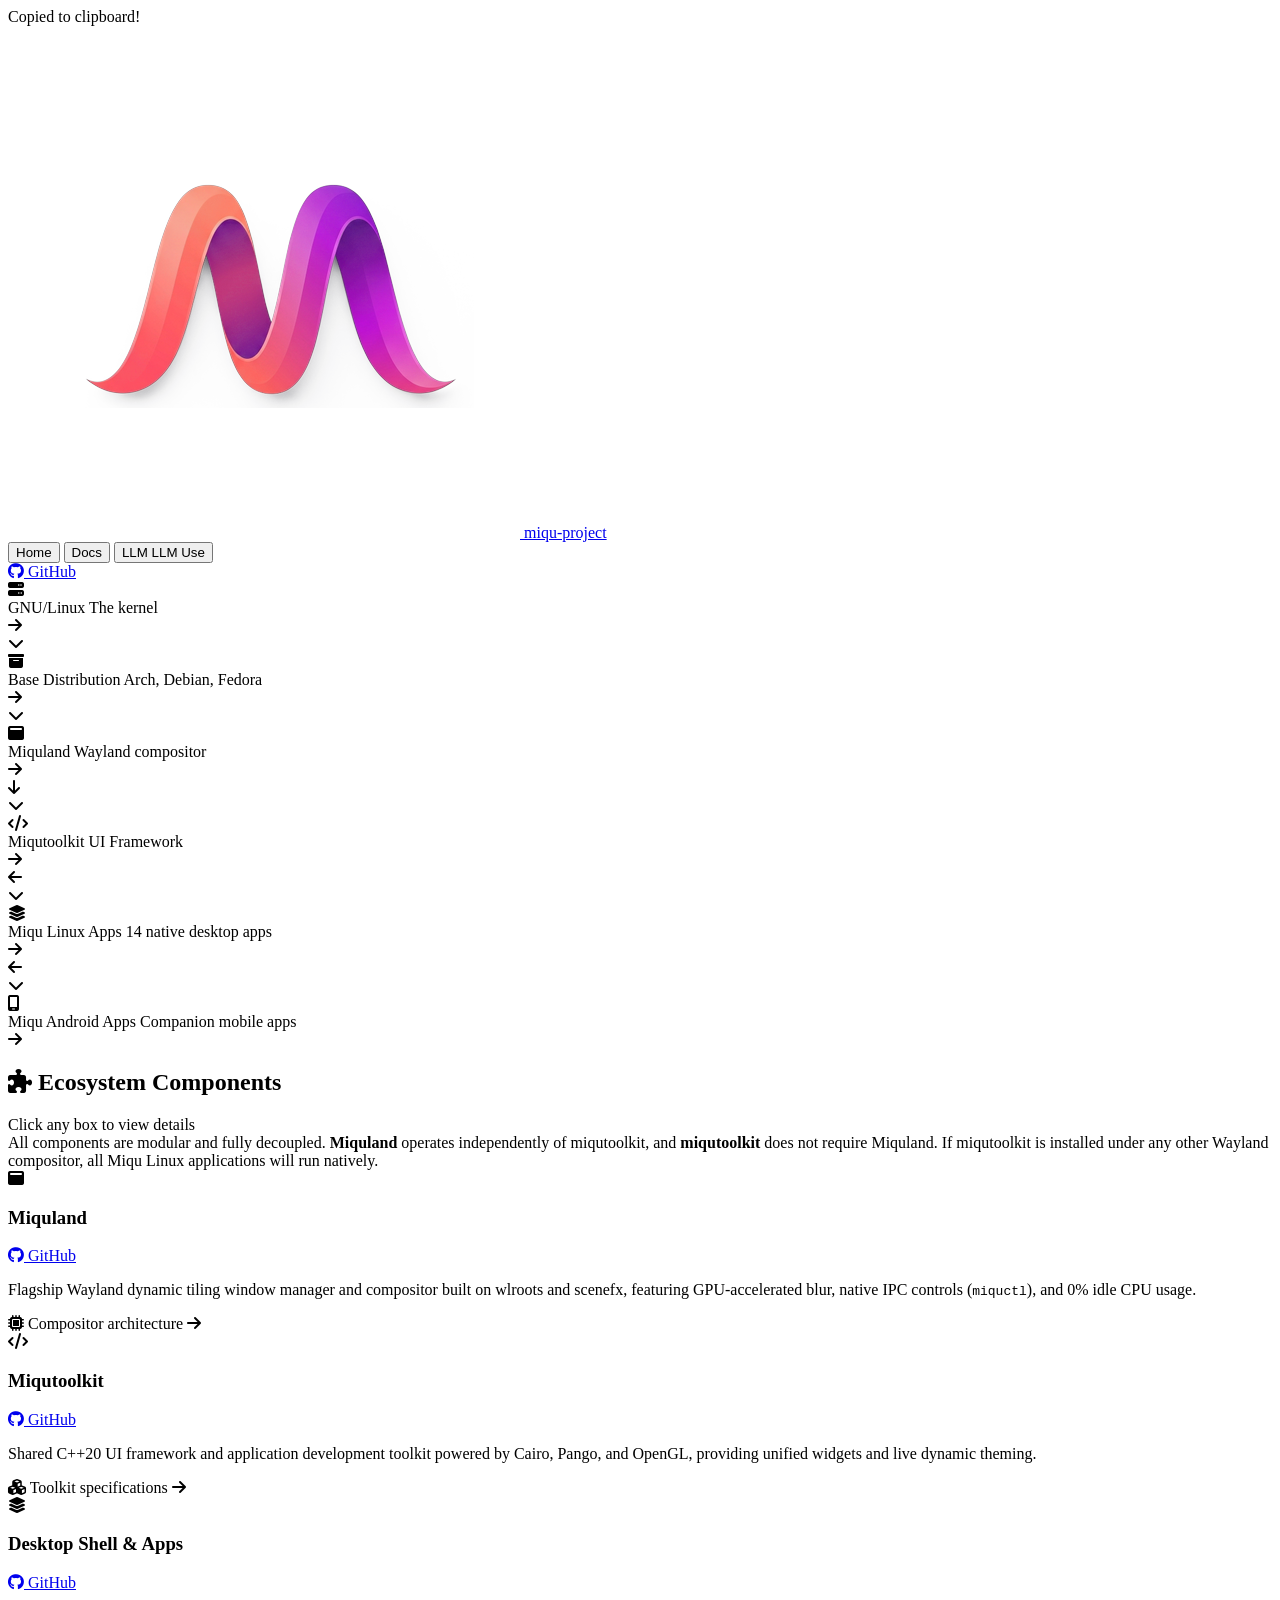
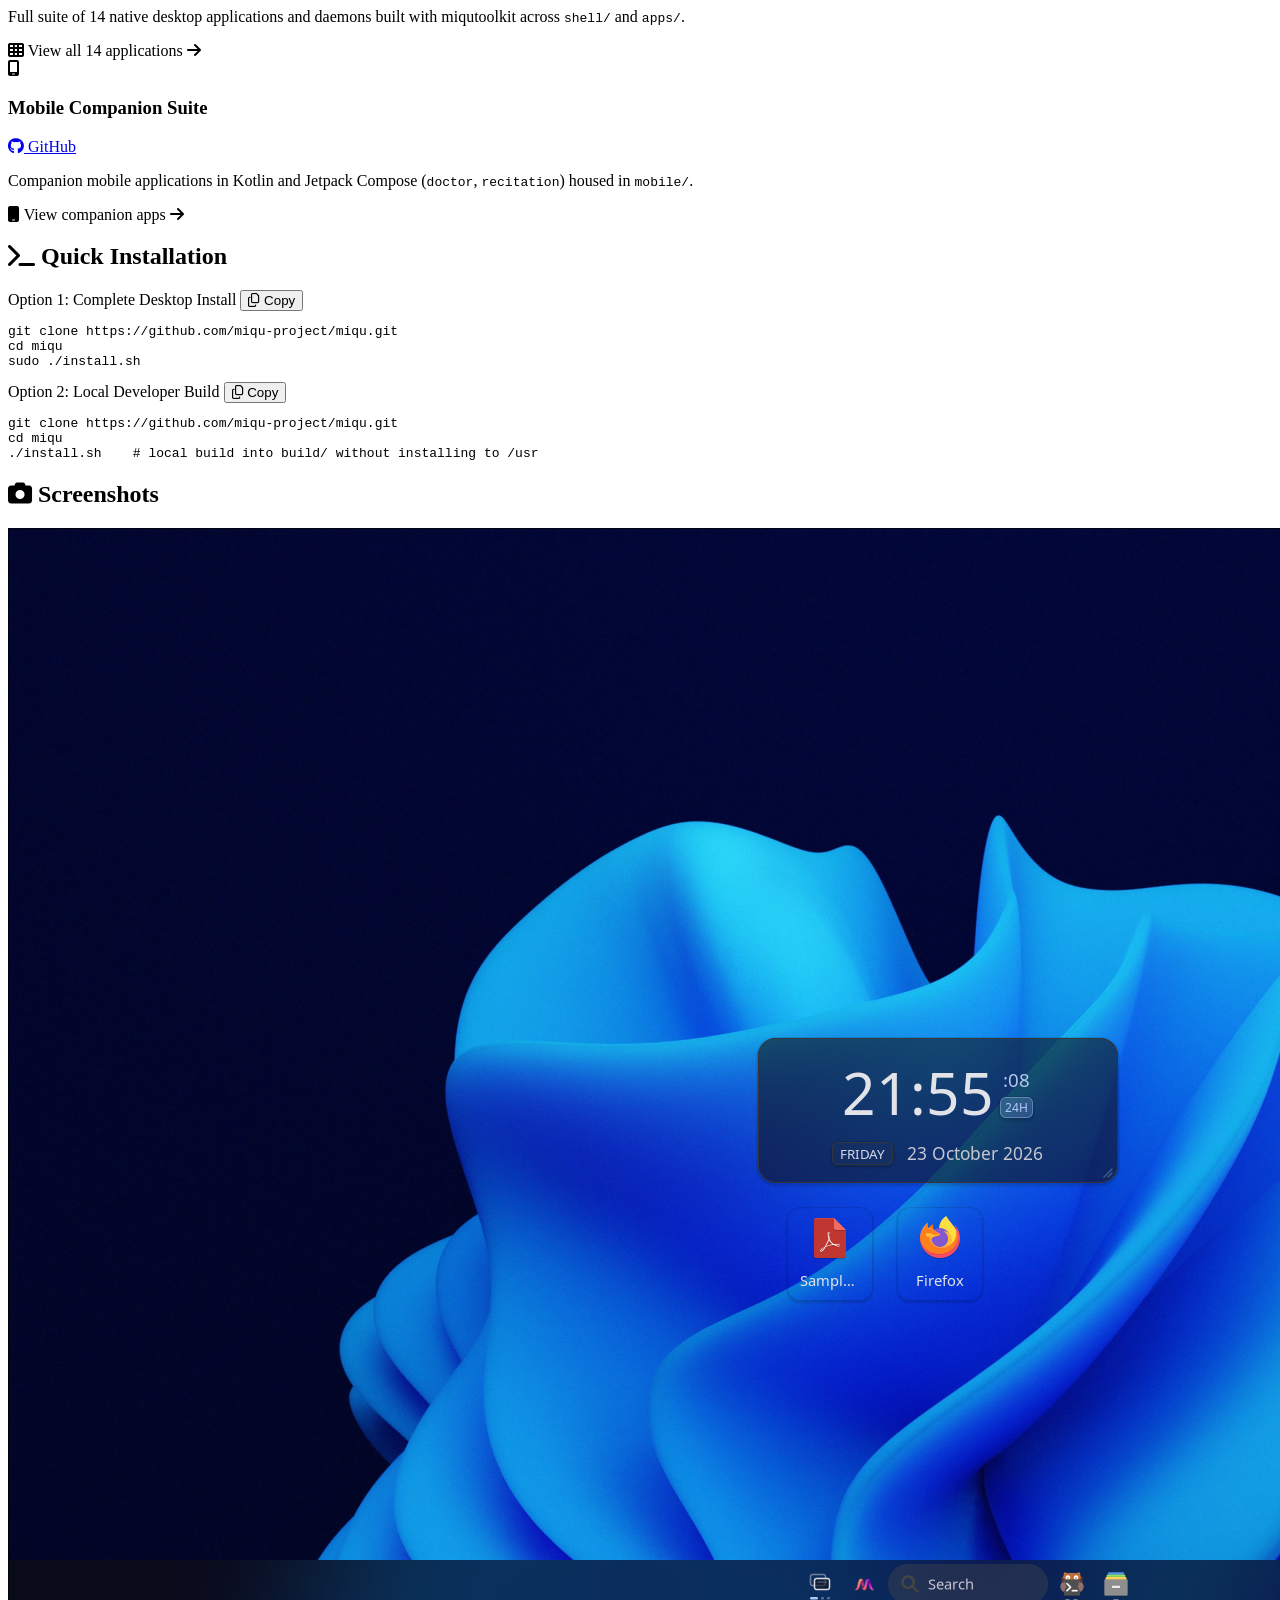
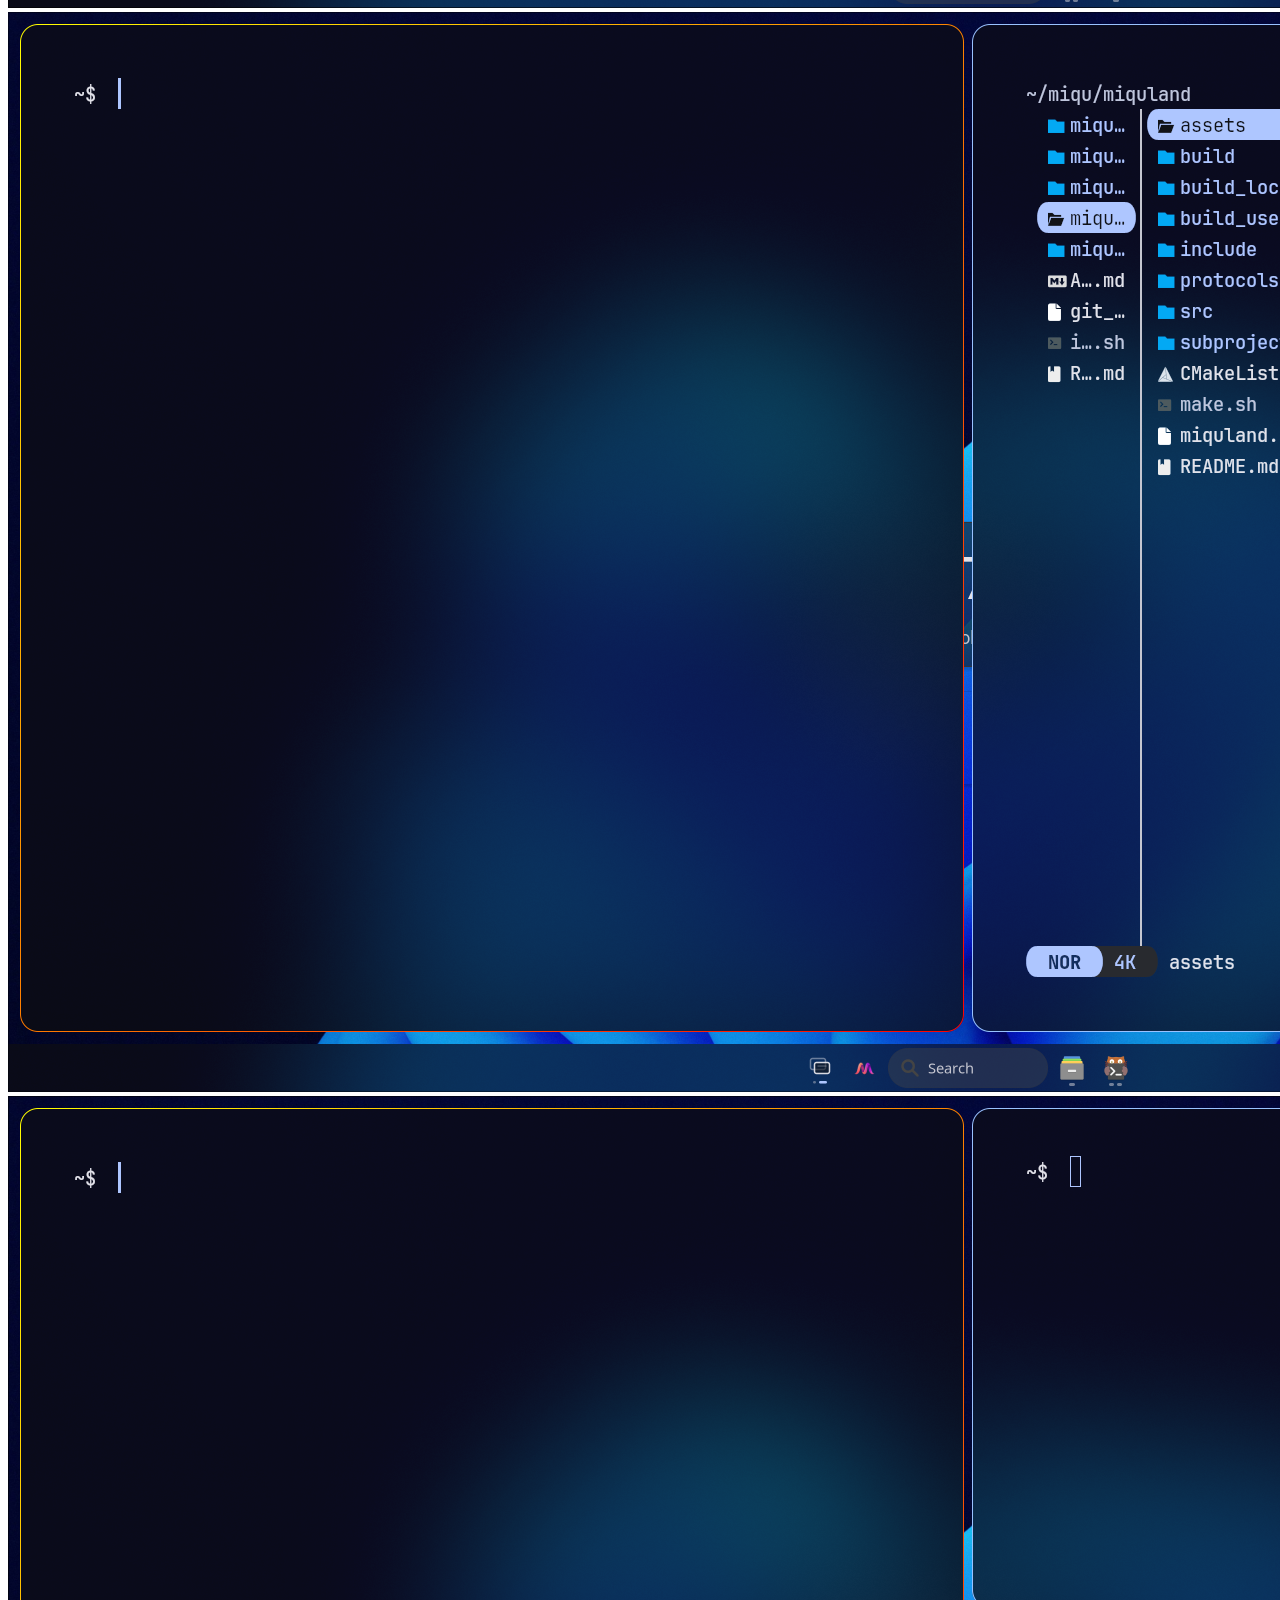
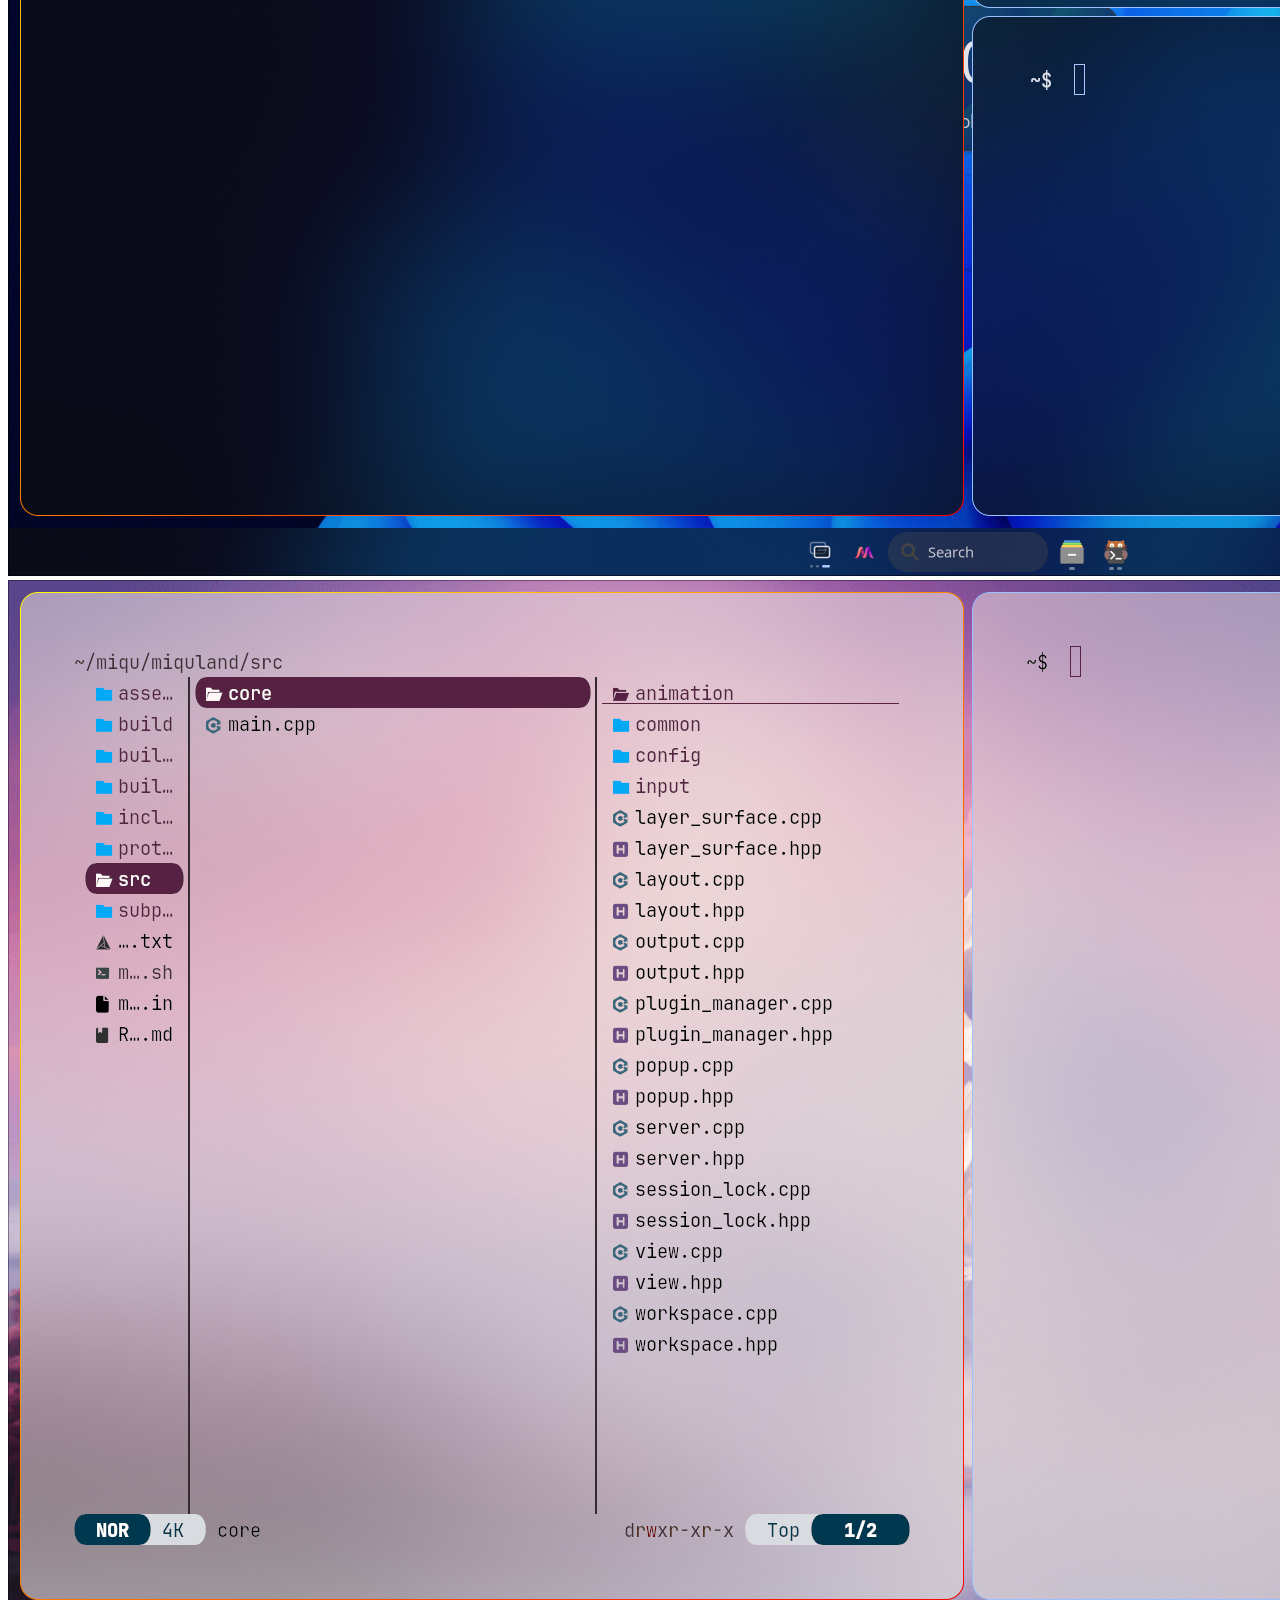
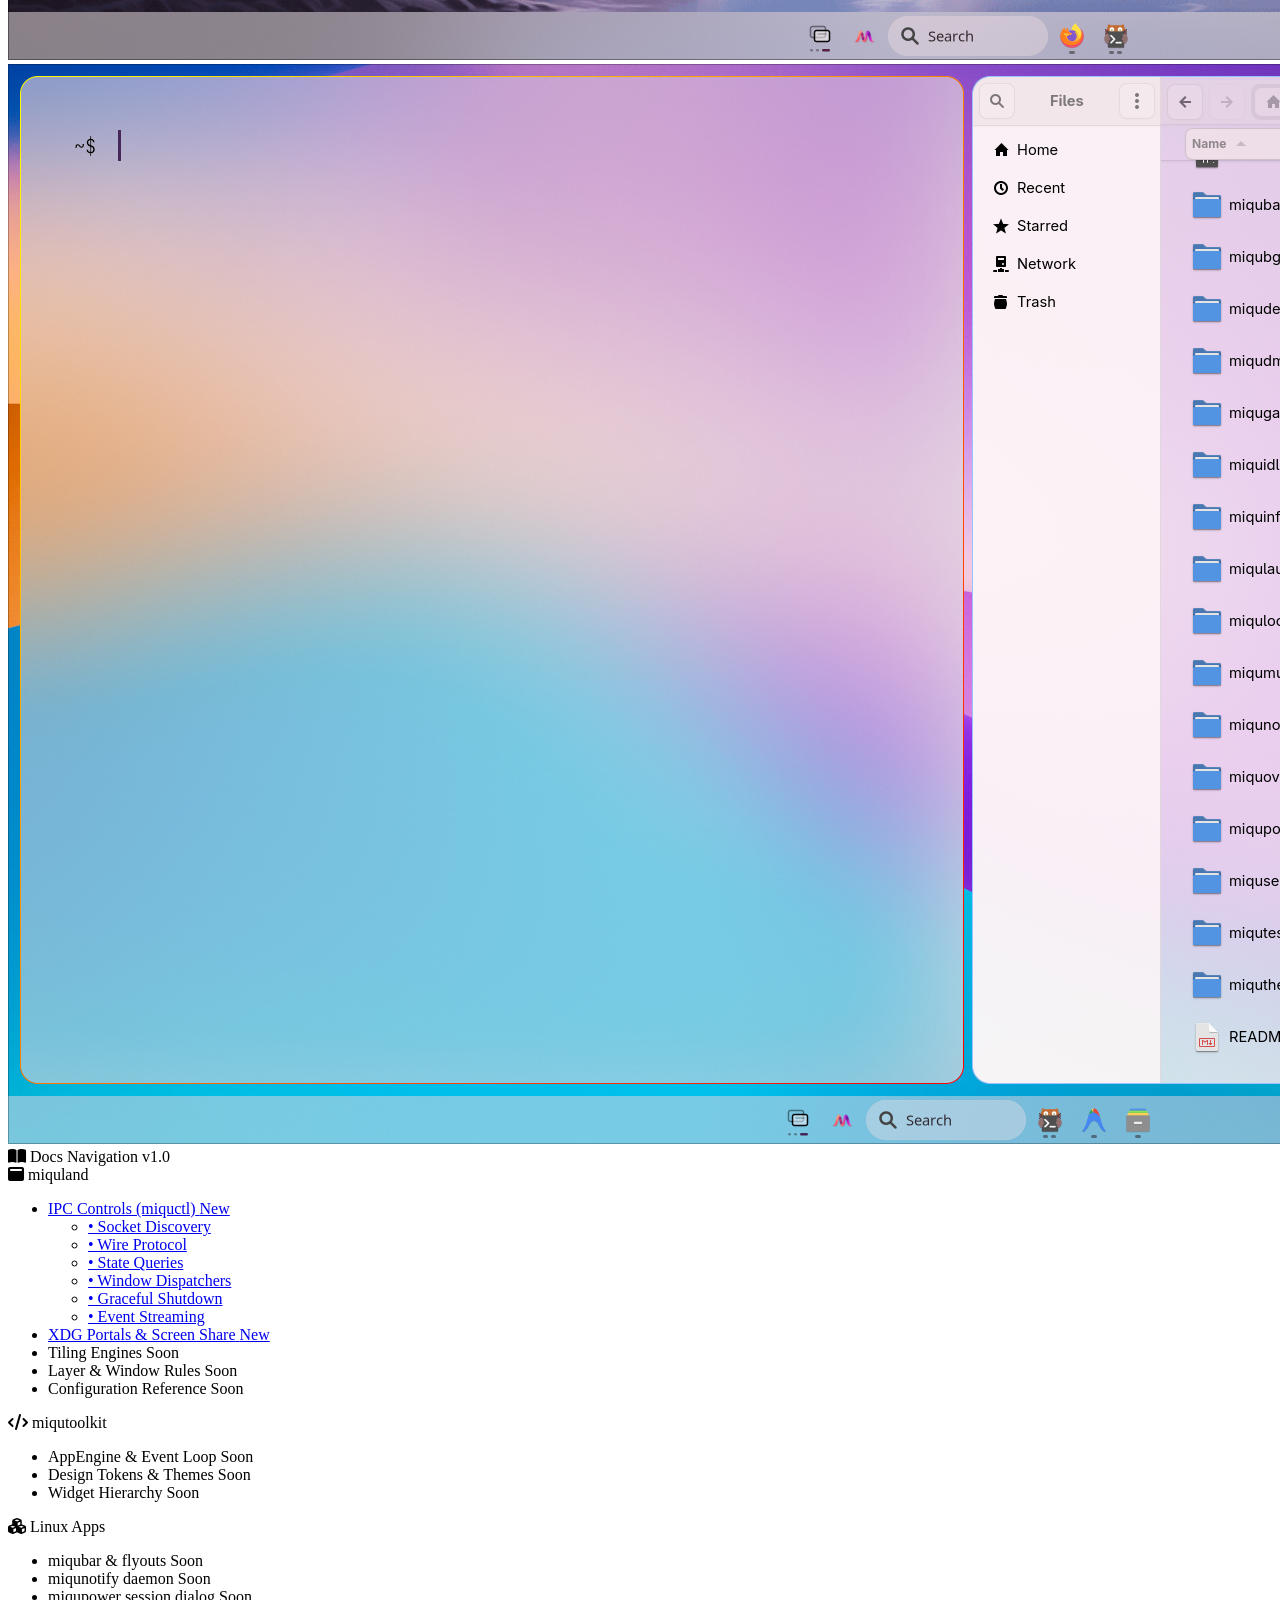
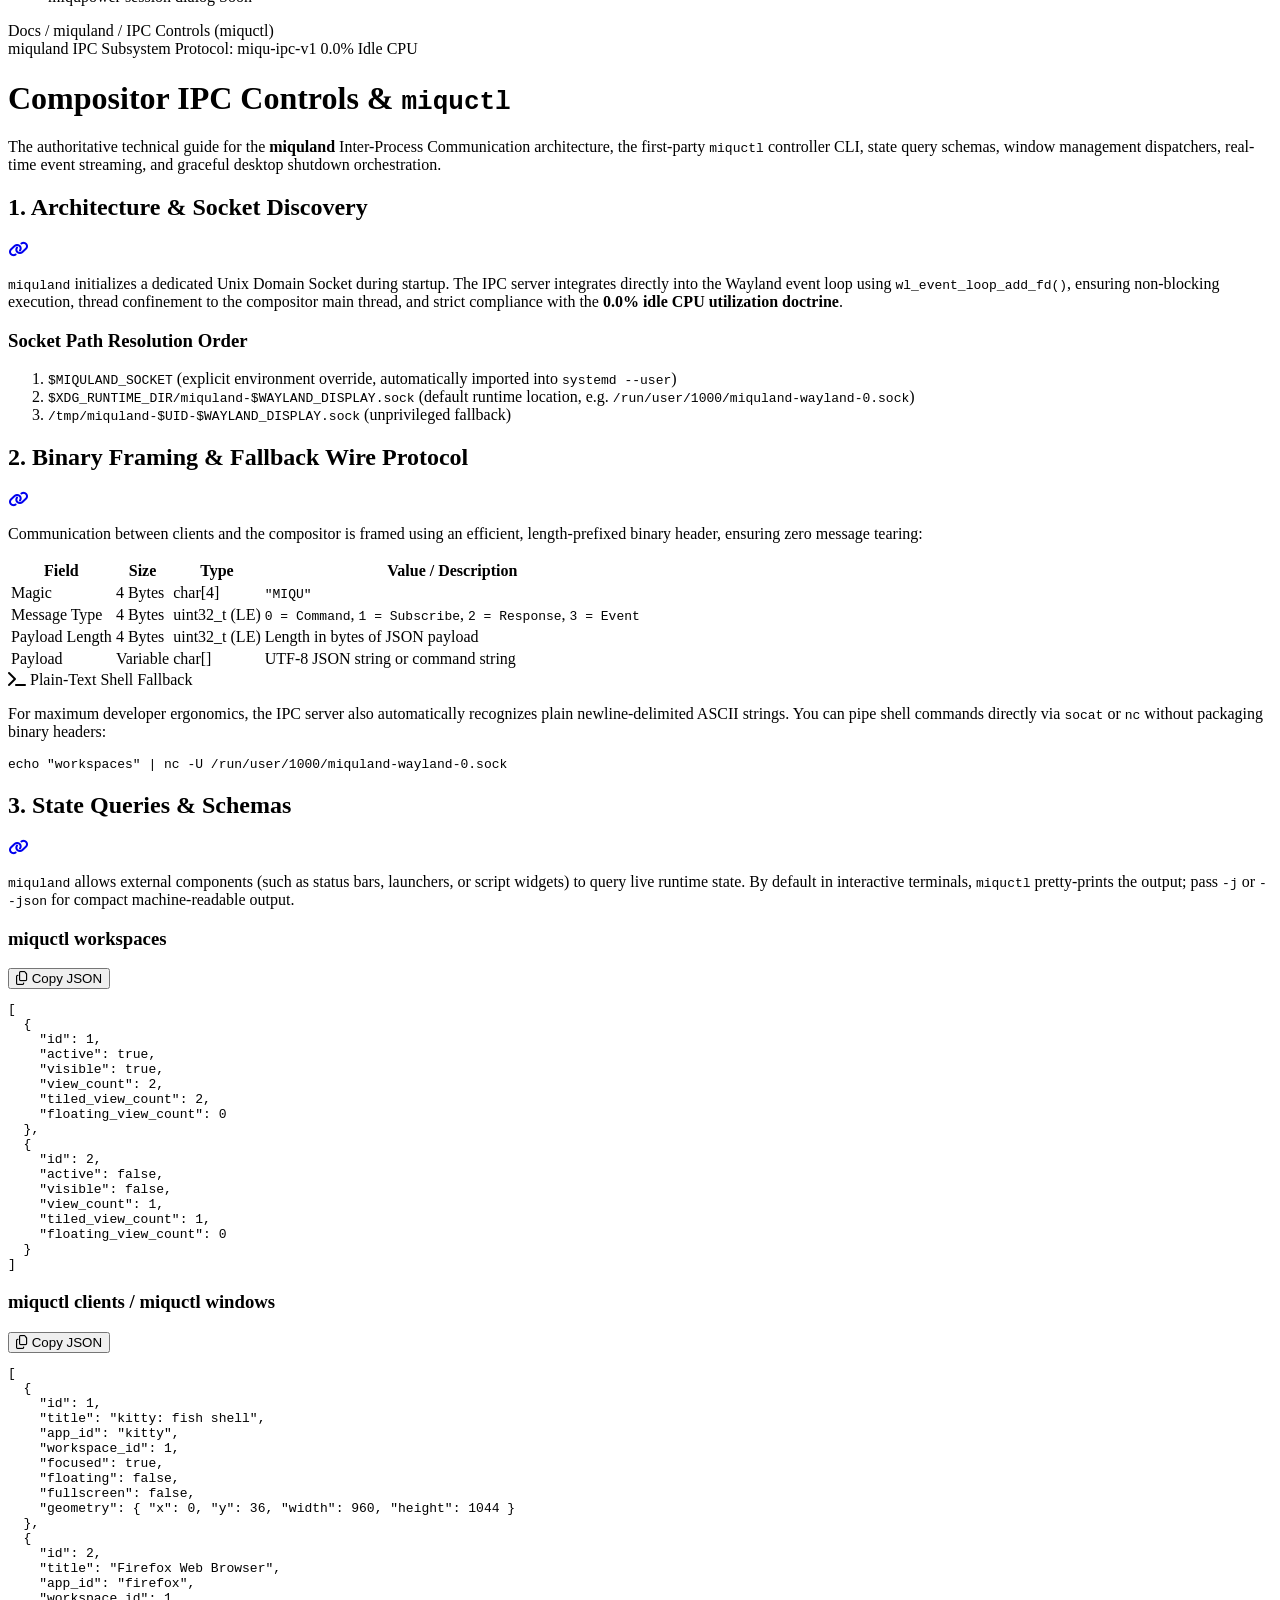
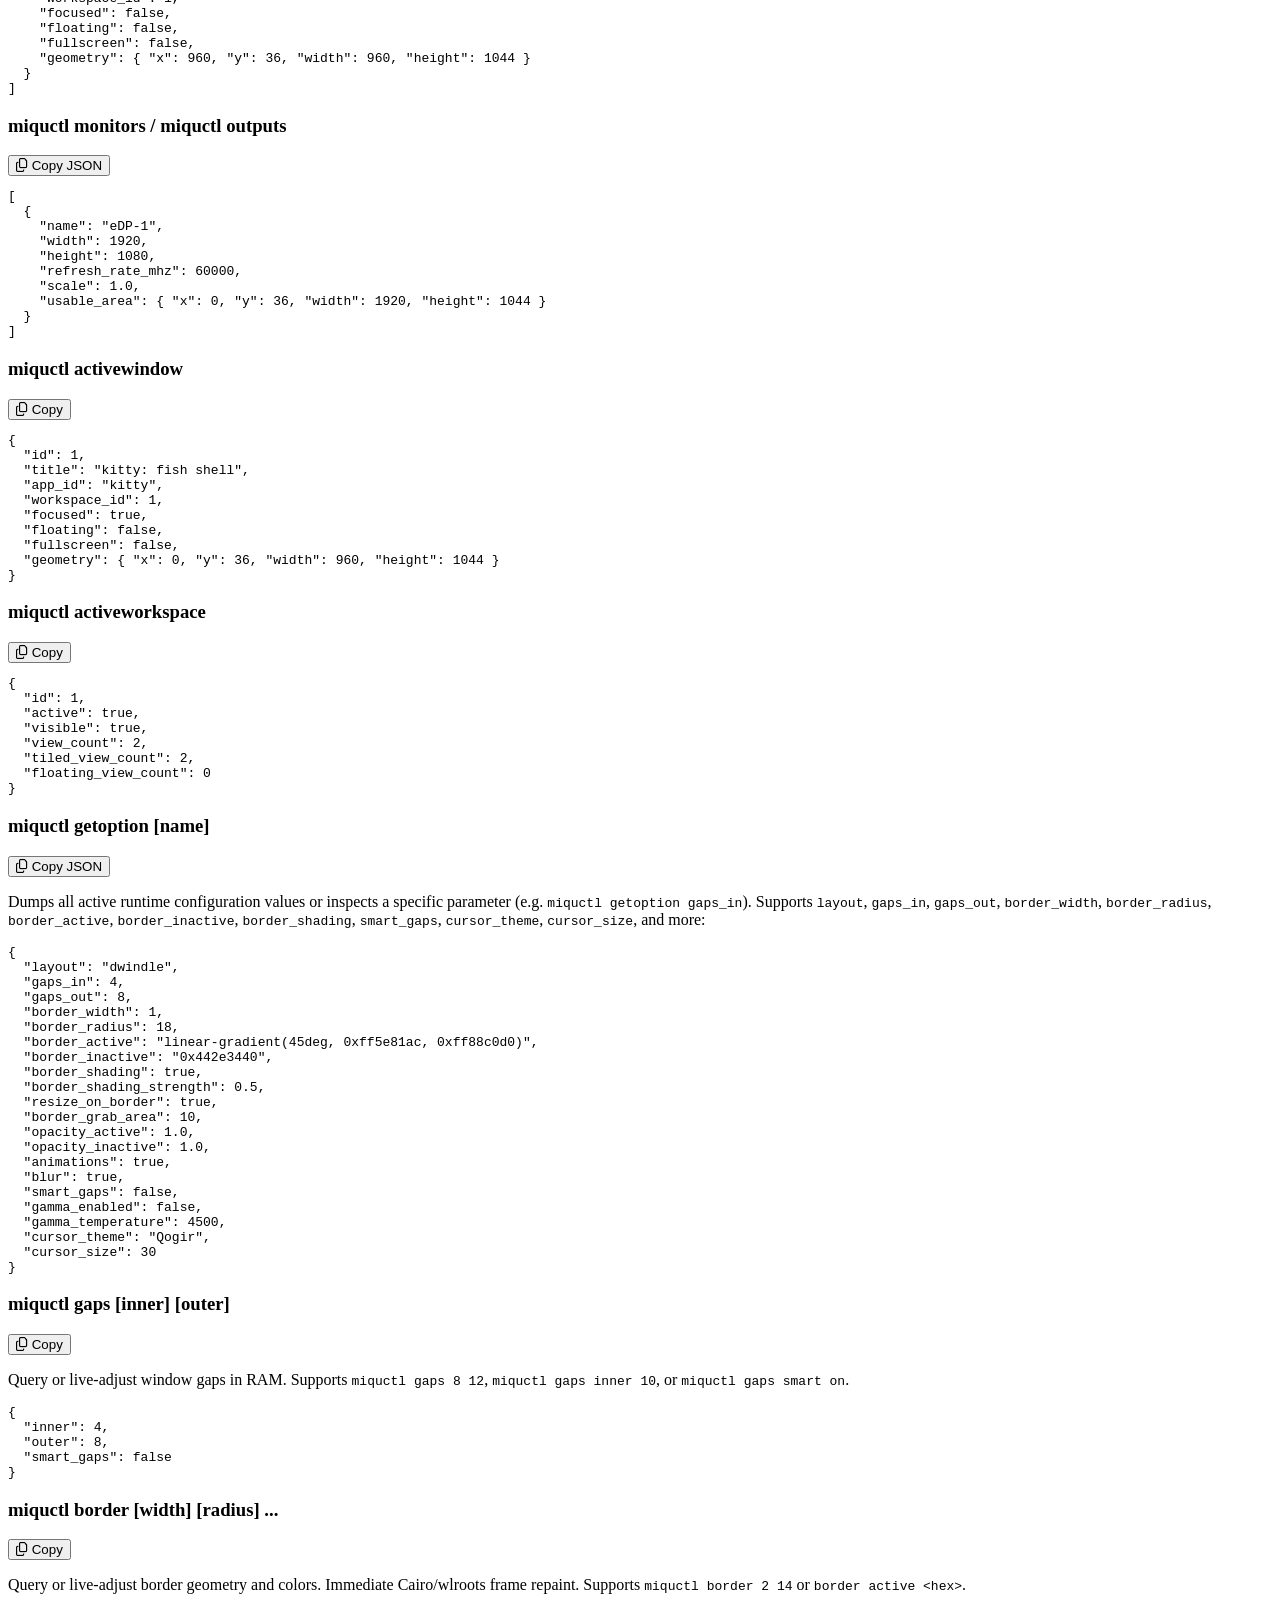
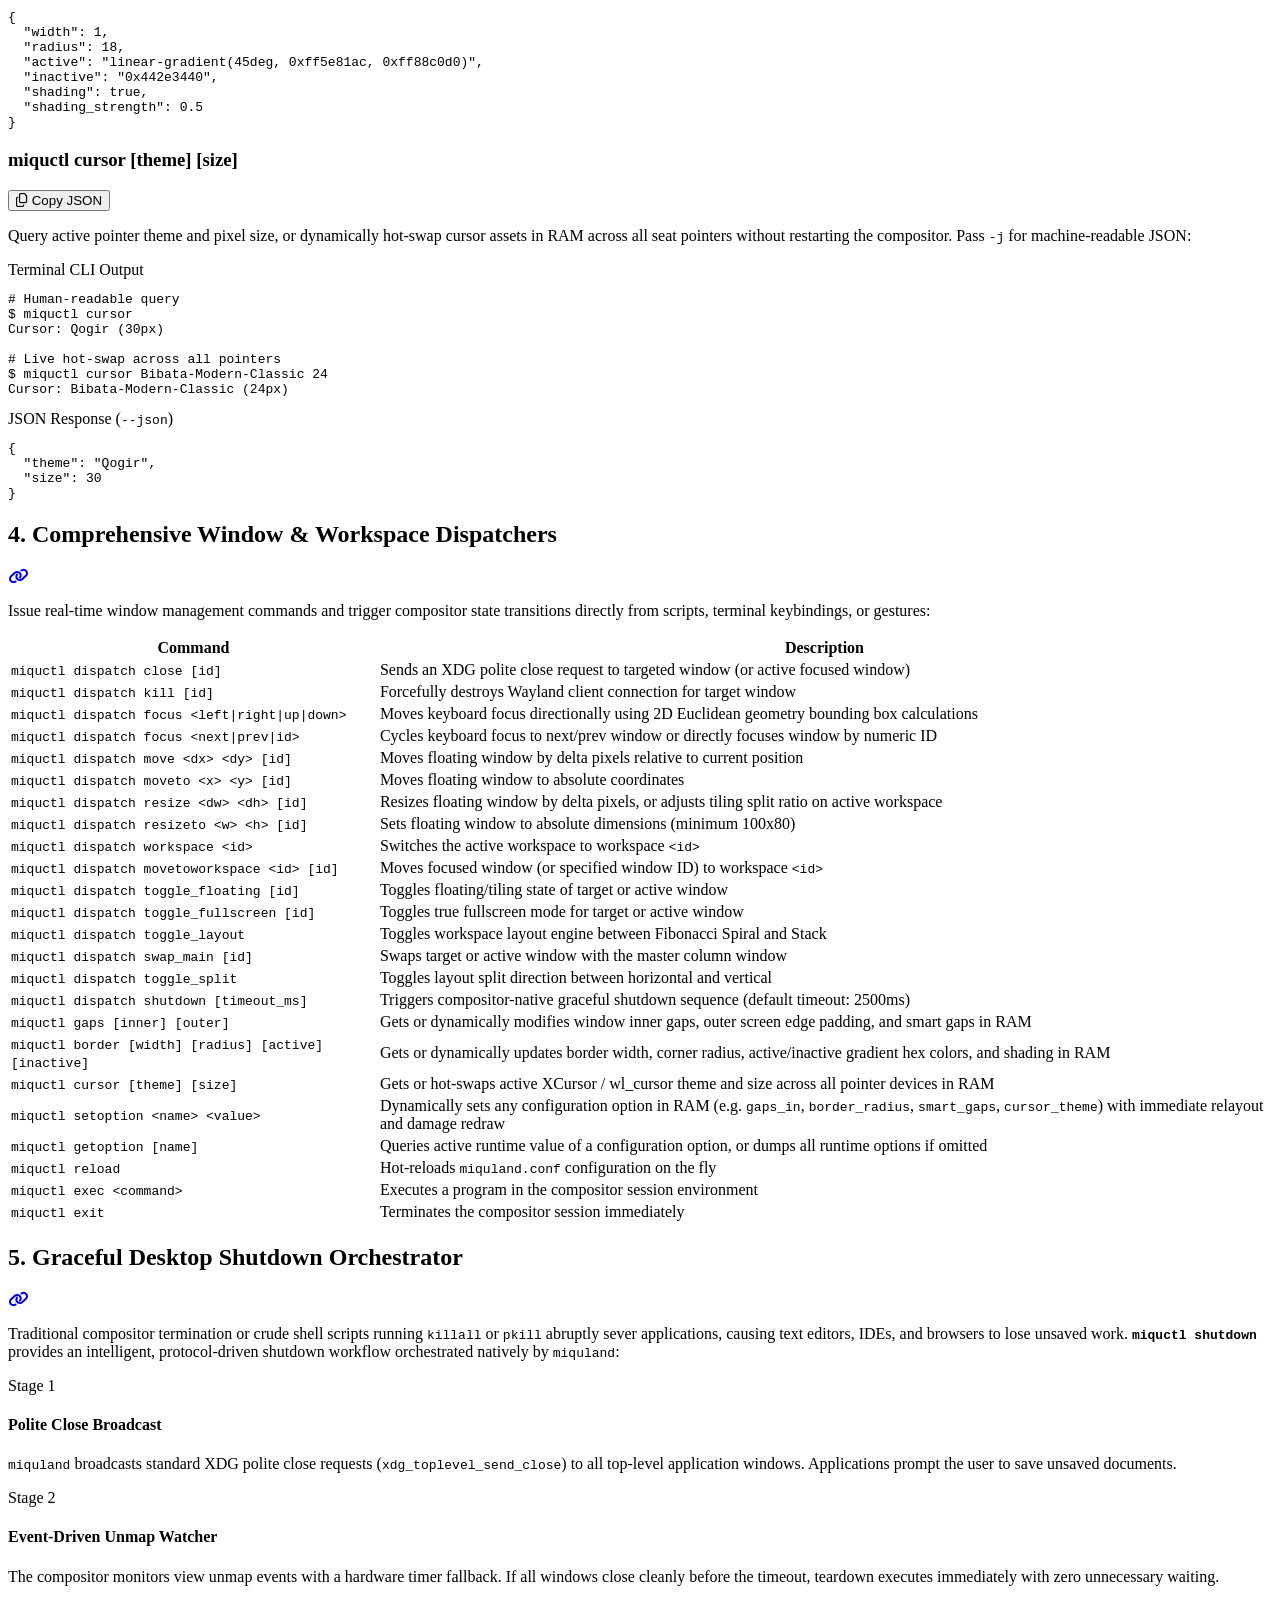
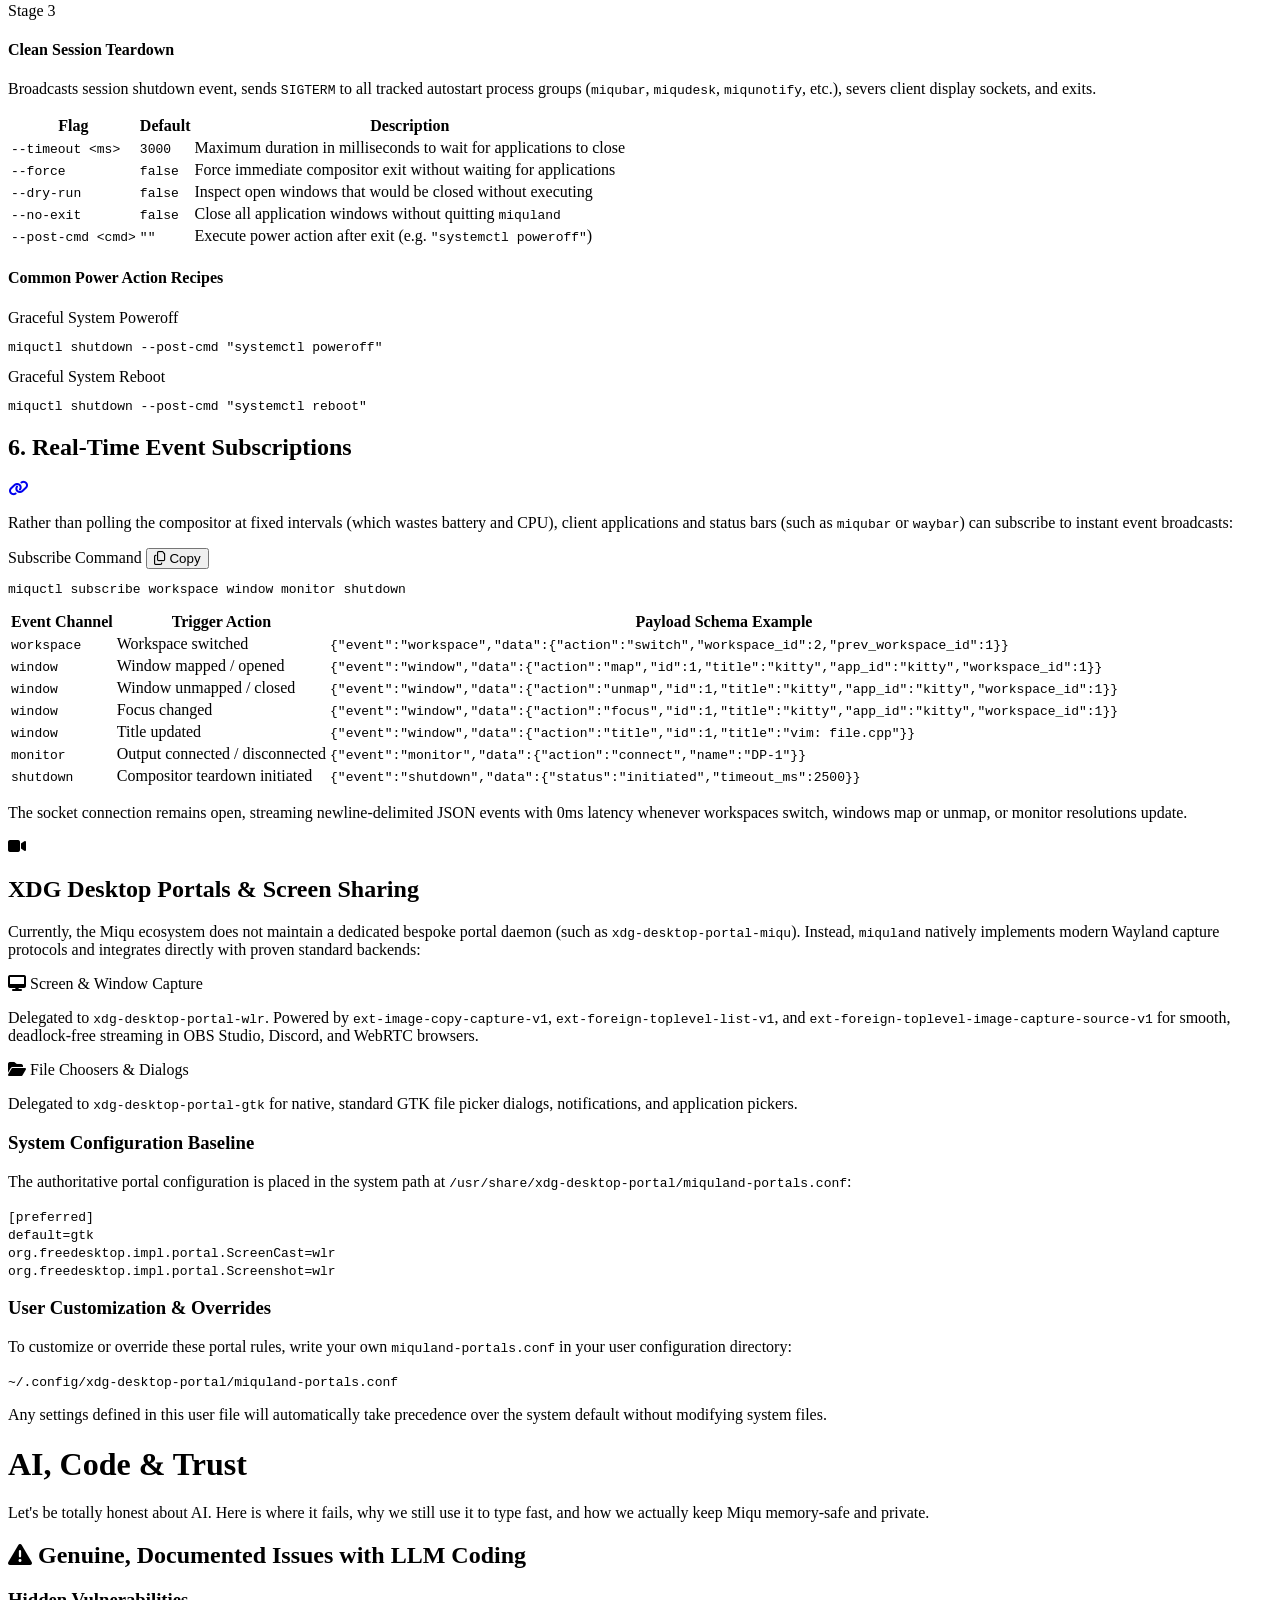
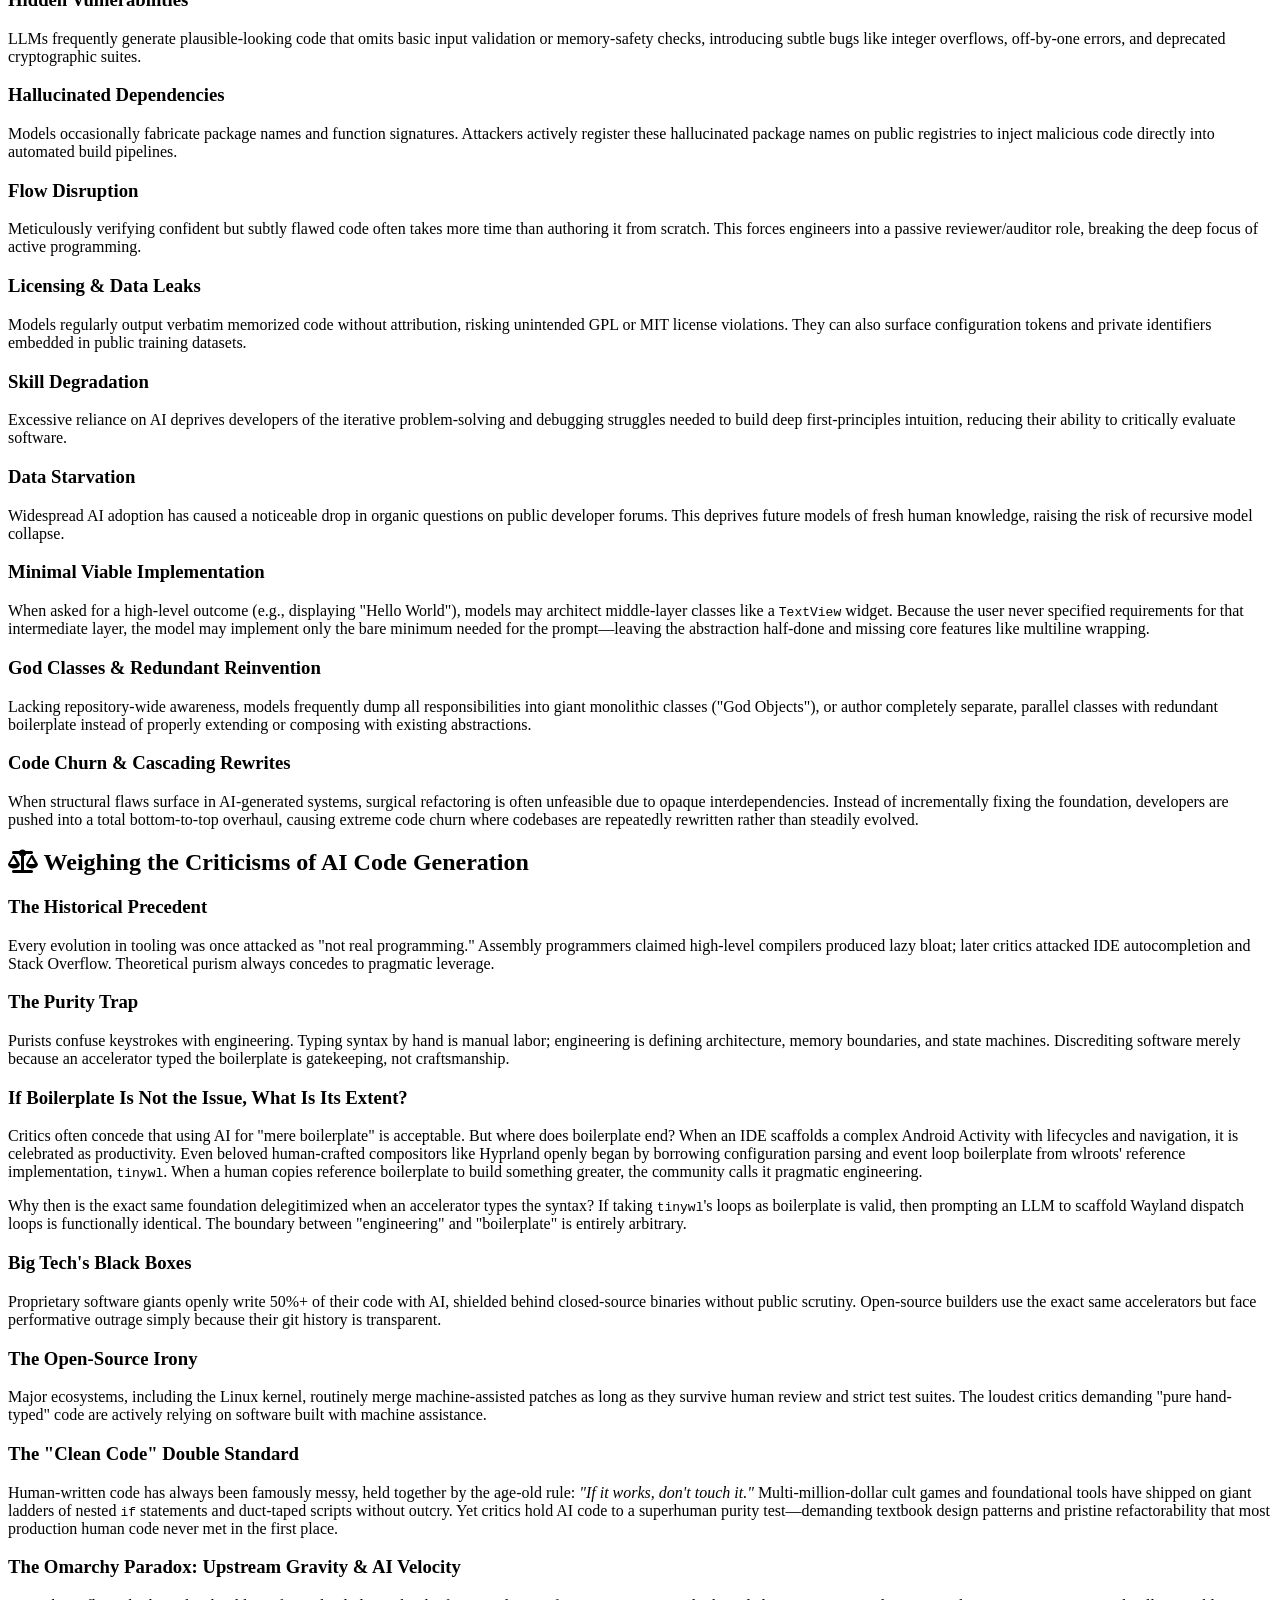
==== index.html @ 48bb73ae "docs(ipc): document cursor, gaps, border, and setoption IPC commands" ====
<!DOCTYPE html>
<html lang="en" class="scroll-smooth">
<head>
    <meta charset="UTF-8">
    <meta name="viewport" content="width=device-width, initial-scale=1.0">
    <title>miqu-project — Wayland Desktop Ecosystem & Native Applications</title>
    <link rel="icon" type="image/png" href="assets/logo.png" />
    <meta name="description" content="A cohesive, high-performance Wayland desktop ecosystem: miquland compositor, miqutoolkit UI framework, 14 native Linux desktop apps, and companion Android apps.">

    <!-- Open Graph / Facebook -->
    <meta property="og:type" content="website">
    <meta property="og:url" content="https://miqu-project.github.io/">
    <meta property="og:title" content="miqu-project — Wayland Desktop Ecosystem & Native Applications">
    <meta property="og:description" content="A cohesive, high-performance Wayland desktop ecosystem: miquland compositor, miqutoolkit UI framework, 14 native Linux desktop apps, and companion Android apps.">
    <meta property="og:image" content="https://raw.githubusercontent.com/miqu-project/.github/main/assets/logo.png">

    <!-- Twitter -->
    <meta name="twitter:card" content="summary_large_image">
    <meta name="twitter:url" content="https://miqu-project.github.io/">
    <meta name="twitter:title" content="miqu-project — Wayland Desktop Ecosystem & Native Applications">
    <meta name="twitter:description" content="A cohesive, high-performance Wayland desktop ecosystem: miquland compositor, miqutoolkit UI framework, 14 native Linux desktop apps, and companion Android apps.">
    <meta name="twitter:image" content="https://raw.githubusercontent.com/miqu-project/.github/main/assets/logo.png">

    <!-- Automatic Theme Detection Script -->
    <script>
        (function() {
            function updateTheme() {
                if (window.matchMedia && window.matchMedia('(prefers-color-scheme: dark)').matches) {
                    document.documentElement.classList.add('dark');
                } else {
                    document.documentElement.classList.remove('dark');
                }
            }
            updateTheme();
            if (window.matchMedia) {
                window.matchMedia('(prefers-color-scheme: dark)').addEventListener('change', updateTheme);
            }
        })();
    </script>

    <!-- Tailwind CSS -->
    <script src="https://cdn.tailwindcss.com"></script>
    <script>
        tailwind.config = {
            darkMode: 'class',
            theme: {
                extend: {
                    colors: {
                        miqubg: '#000000',
                        miqucard: '#0a0a0a',
                        miquborder: '#262626',
                        slate: {
                            50: '#fafafa', 100: '#f5f5f5', 200: '#e5e5e5', 300: '#d4d4d4',
                            400: '#a3a3a3', 500: '#737373', 600: '#525252', 700: '#404040',
                            800: '#262626', 900: '#171717', 950: '#0a0a0a',
                        }
                    },
                    fontFamily: {
                        sans: ['Inter', 'sans-serif'],
                        mono: ['JetBrains Mono', 'monospace']
                    }
                }
            }
        }
    </script>

    <!-- Google Fonts & FontAwesome -->
    <link rel="preconnect" href="https://fonts.googleapis.com">
    <link rel="preconnect" href="https://fonts.gstatic.com" crossorigin>
    <link href="https://fonts.googleapis.com/css2?family=Inter:ital,wght@0,300;0,400;0,500;0,600;0,700;0,800;1,400;1,500;1,600&family=JetBrains+Mono:ital,wght@0,400;0,500;0,600;1,400&display=swap" rel="stylesheet">
    <link rel="stylesheet" href="https://cdnjs.cloudflare.com/ajax/libs/font-awesome/6.4.0/css/all.min.css">
    
    <style>
        .no-scrollbar::-webkit-scrollbar { display: none; }
        .no-scrollbar { -ms-overflow-style: none; scrollbar-width: none; }
    </style>
</head>
<body class="bg-white dark:bg-black text-neutral-900 dark:text-neutral-100 font-sans antialiased selection:bg-black selection:text-white dark:selection:bg-white dark:selection:text-black min-h-screen flex flex-col justify-between transition-colors duration-200">

    <!-- Notification Toast -->
    <div id="toast" class="fixed bottom-6 right-6 z-50 transform translate-y-20 opacity-0 transition-all duration-300 bg-black/90 dark:bg-neutral-900/90 border border-neutral-700/60 dark:border-white/20 text-white px-5 py-3 rounded-xl shadow-2xl flex items-center gap-3 backdrop-blur-md">
        <div class="w-2 h-2 rounded-full bg-white animate-pulse"></div>
        <span id="toast-message" class="text-sm font-medium">Copied to clipboard!</span>
    </div>

    <!-- Header / Navbar -->
    <header class="sticky top-0 z-40 w-full border-b border-neutral-200/80 dark:border-white/10 bg-white/85 dark:bg-black/85 backdrop-blur-md transition-colors duration-200">
        <div class="max-w-7xl mx-auto px-4 sm:px-6 lg:px-8 h-14 sm:h-16 flex items-center justify-between flex-nowrap whitespace-nowrap overflow-x-auto no-scrollbar">
            
            <!-- Brand Logo -->
            <a href="#home" onclick="onTabClick('home')" class="flex items-center gap-2 sm:gap-3 group flex-shrink-0 whitespace-nowrap">
                <img src="assets/logo.png" alt="Miqu Logo" class="w-7 h-7 sm:w-8 sm:h-8 object-contain rounded-lg transition-transform group-hover:scale-105 flex-shrink-0" />
                <span class="font-bold text-sm sm:text-base tracking-tight text-black dark:text-white group-hover:opacity-75 transition-opacity whitespace-nowrap flex-shrink-0">miqu-project</span>
            </a>

            <!-- Navigation Links -->
            <div class="flex items-center gap-1.5 sm:gap-3 flex-shrink-0 flex-nowrap">
                <nav class="flex items-center bg-neutral-100 dark:bg-white/5 border border-neutral-200 dark:border-white/10 rounded-xl p-0.5 sm:p-1 text-xs sm:text-sm font-medium gap-0.5 sm:gap-1.5 transition-colors flex-nowrap flex-shrink-0 whitespace-nowrap">
                    <button onclick="onTabClick('home')" id="tab-btn-home" class="tab-btn px-2.5 sm:px-3.5 py-1 sm:py-1.5 rounded-lg transition-all font-semibold text-white bg-emerald-600 dark:bg-emerald-500 dark:text-black shadow-xs whitespace-nowrap flex-shrink-0">
                        Home
                    </button>
                    <button onclick="onTabClick('docs')" id="tab-btn-docs" class="tab-btn px-2.5 sm:px-3.5 py-1 sm:py-1.5 rounded-lg transition-all text-neutral-600 dark:text-neutral-400 hover:text-emerald-700 dark:hover:text-emerald-400 hover:bg-neutral-200/60 dark:hover:bg-white/10 whitespace-nowrap flex-shrink-0">
                        Docs
                    </button>
                    <button onclick="onTabClick('llm')" id="tab-btn-llm" class="tab-btn px-2.5 sm:px-3.5 py-1 sm:py-1.5 rounded-lg transition-all text-neutral-600 dark:text-neutral-400 hover:text-emerald-700 dark:hover:text-emerald-400 hover:bg-neutral-200/60 dark:hover:bg-white/10 whitespace-nowrap flex-shrink-0">
                        <span class="sm:hidden whitespace-nowrap">LLM</span>
                        <span class="hidden sm:inline whitespace-nowrap">LLM Use</span>
                    </button>
                </nav>

                <!-- GitHub Button -->
                <a href="https://github.com/miqu-project" target="_blank" rel="noopener noreferrer" class="flex items-center justify-center gap-1.5 px-2.5 sm:px-4 py-1.5 sm:py-2 rounded-xl bg-black hover:bg-neutral-800 text-white dark:bg-white dark:text-black dark:hover:bg-neutral-200 font-medium text-xs sm:text-sm transition-all shadow-xs flex-shrink-0 whitespace-nowrap">
                    <i class="fa-brands fa-github text-sm sm:text-base flex-shrink-0"></i>
                    <span class="hidden sm:inline whitespace-nowrap">GitHub</span>
                </a>
            </div>
        </div>
    </header>

    <!-- Main Content -->
    <main class="flex-grow max-w-7xl mx-auto px-4 sm:px-6 lg:px-8 py-8 sm:py-12 w-full">
        
        <!-- ========================================================= -->
        <!-- TAB 1: HOME                                               -->
        <!-- ========================================================= -->
        <div id="tab-home" class="tab-panel space-y-16">
            
            <!-- Hero Architecture Stack Section -->
            <section id="home" class="pt-2 sm:pt-4">
                <div class="p-6 sm:p-8 rounded-3xl border border-slate-200 dark:border-white/10 bg-white dark:bg-miqucard shadow-sm dark:shadow-none flex flex-col items-center relative overflow-hidden transition-colors">
                    
                    <!-- Ambient Glow -->
                    <div class="absolute -right-16 -top-16 w-64 h-64 bg-neutral-300/20 dark:bg-white/5 rounded-full blur-3xl pointer-events-none"></div>
                    <div class="absolute -left-16 -bottom-16 w-64 h-64 bg-neutral-300/10 dark:bg-white/5 rounded-full blur-3xl pointer-events-none"></div>

                    <div class="w-full max-w-5xl">
                        <div class="grid grid-cols-1 md:grid-cols-3 gap-y-5 md:gap-y-6 md:gap-x-6 relative">
                            
                            <!-- Node 1: GNU/Linux (Top-Left) -->
                            <div class="relative p-4 rounded-2xl bg-slate-100/80 dark:bg-white/[0.03] border border-slate-200/80 dark:border-white/10 hover:border-slate-300 dark:hover:border-white/20 transition-all flex items-center justify-between shadow-2xs">
                                <div class="flex items-center gap-3">
                                    <div class="w-10 h-10 rounded-xl bg-slate-200/70 dark:bg-white/10 text-slate-700 dark:text-slate-300 flex items-center justify-center text-sm flex-shrink-0">
                                        <i class="fa-solid fa-server"></i>
                                    </div>
                                    <div>
                                        <span class="text-sm font-bold text-slate-900 dark:text-white block">GNU/Linux</span>
                                        <span class="text-xs text-slate-500 dark:text-gray-400 italic block mt-0.5">The kernel</span>
                                    </div>
                                </div>
                                <div class="hidden md:flex absolute -right-4 top-1/2 -translate-y-1/2 z-10 w-6 h-6 rounded-full bg-white dark:bg-neutral-900 border border-neutral-300 dark:border-white/20 items-center justify-center text-[9px] text-neutral-500 dark:text-neutral-400 shadow-2xs pointer-events-none">
                                    <i class="fa-solid fa-arrow-right"></i>
                                </div>
                            </div>
                            <!-- Mobile Connector 1 -> 2 -->
                            <div class="flex md:hidden items-center justify-center -my-2.5">
                                <div class="w-5 h-5 rounded-full bg-white dark:bg-neutral-900 border border-neutral-300 dark:border-white/20 flex items-center justify-center text-[8px] text-neutral-500 dark:text-neutral-400">
                                    <i class="fa-solid fa-chevron-down"></i>
                                </div>
                            </div>

                            <!-- Node 2: Base Distribution (Top-Middle) -->
                            <div class="relative p-4 rounded-2xl bg-slate-100/80 dark:bg-white/[0.03] border border-slate-200/80 dark:border-white/10 hover:border-slate-300 dark:hover:border-white/20 transition-all flex items-center justify-between shadow-2xs">
                                <div class="flex items-center gap-3">
                                    <div class="w-10 h-10 rounded-xl bg-slate-200/70 dark:bg-white/10 text-slate-700 dark:text-slate-300 flex items-center justify-center text-sm flex-shrink-0">
                                        <i class="fa-solid fa-box-archive"></i>
                                    </div>
                                    <div>
                                        <span class="text-sm font-bold text-slate-900 dark:text-white block">Base Distribution</span>
                                        <span class="text-xs text-slate-500 dark:text-gray-400 italic block mt-0.5">Arch, Debian, Fedora</span>
                                    </div>
                                </div>
                                <div class="hidden md:flex absolute -right-4 top-1/2 -translate-y-1/2 z-10 w-6 h-6 rounded-full bg-white dark:bg-neutral-900 border border-neutral-300 dark:border-white/20 items-center justify-center text-[9px] text-neutral-500 dark:text-neutral-400 shadow-2xs pointer-events-none">
                                    <i class="fa-solid fa-arrow-right"></i>
                                </div>
                            </div>
                            <!-- Mobile Connector 2 -> 3 -->
                            <div class="flex md:hidden items-center justify-center -my-2.5">
                                <div class="w-5 h-5 rounded-full bg-white dark:bg-neutral-900 border border-neutral-300 dark:border-white/20 flex items-center justify-center text-[8px] text-neutral-500 dark:text-neutral-400">
                                    <i class="fa-solid fa-chevron-down"></i>
                                </div>
                            </div>

                            <!-- Node 3: Miquland (Top-Right) -->
                            <div onclick="openComponentModal('miquland')" class="relative p-4 rounded-2xl bg-neutral-100/90 dark:bg-white/[0.04] border border-neutral-300/90 dark:border-white/15 hover:border-black dark:hover:border-white cursor-pointer group transition-all flex items-center justify-between shadow-2xs">
                                <div class="flex items-center gap-3">
                                    <div class="w-10 h-10 rounded-xl bg-emerald-600 text-white dark:bg-emerald-500 dark:text-black flex items-center justify-center text-sm flex-shrink-0 group-hover:scale-105 transition-transform">
                                        <i class="fa-solid fa-window-maximize"></i>
                                    </div>
                                    <div>
                                        <span class="text-sm font-bold text-slate-900 dark:text-white group-hover:opacity-75 transition-opacity block">Miquland</span>
                                        <span class="text-xs text-slate-500 dark:text-gray-400 italic block mt-0.5">Wayland compositor</span>
                                    </div>
                                </div>
                                <i class="fa-solid fa-arrow-right text-xs text-neutral-400 dark:text-neutral-500 group-hover:text-black dark:group-hover:text-white group-hover:translate-x-1 transition-all mr-1"></i>
                                <div class="hidden md:flex absolute -bottom-4 left-1/2 -translate-x-1/2 z-10 w-6 h-6 rounded-full bg-white dark:bg-neutral-900 border border-neutral-300 dark:border-white/20 items-center justify-center text-[9px] text-neutral-500 dark:text-neutral-400 shadow-2xs pointer-events-none">
                                    <i class="fa-solid fa-arrow-down"></i>
                                </div>
                            </div>
                            <!-- Mobile Connector 3 -> 4 -->
                            <div class="flex md:hidden items-center justify-center -my-2.5">
                                <div class="w-5 h-5 rounded-full bg-white dark:bg-neutral-900 border border-neutral-300 dark:border-white/20 flex items-center justify-center text-[8px] text-neutral-500 dark:text-neutral-400">
                                    <i class="fa-solid fa-chevron-down"></i>
                                </div>
                            </div>

                            <!-- Node 4: Miqutoolkit (Bottom-Right) -->
                            <div onclick="openComponentModal('miqutoolkit')" class="md:col-start-3 md:row-start-2 relative p-4 rounded-2xl bg-neutral-100/90 dark:bg-white/[0.04] border border-neutral-300/90 dark:border-white/15 hover:border-black dark:hover:border-white cursor-pointer group transition-all flex items-center justify-between shadow-2xs">
                                <div class="flex items-center gap-3">
                                    <div class="w-10 h-10 rounded-xl bg-emerald-600 text-white dark:bg-emerald-500 dark:text-black flex items-center justify-center text-sm flex-shrink-0 group-hover:scale-105 transition-transform">
                                        <i class="fa-solid fa-code"></i>
                                    </div>
                                    <div>
                                        <span class="text-sm font-bold text-slate-900 dark:text-white group-hover:opacity-75 transition-opacity block">Miqutoolkit</span>
                                        <span class="text-xs text-slate-500 dark:text-gray-400 italic block mt-0.5">UI Framework</span>
                                    </div>
                                </div>
                                <i class="fa-solid fa-arrow-right text-xs text-neutral-400 dark:text-neutral-500 group-hover:text-black dark:group-hover:text-white group-hover:translate-x-1 transition-all mr-1"></i>
                                <div class="hidden md:flex absolute -left-4 top-1/2 -translate-y-1/2 z-10 w-6 h-6 rounded-full bg-white dark:bg-neutral-900 border border-neutral-300 dark:border-white/20 items-center justify-center text-[9px] text-neutral-500 dark:text-neutral-400 shadow-2xs pointer-events-none">
                                    <i class="fa-solid fa-arrow-left"></i>
                                </div>
                            </div>
                            <!-- Mobile Connector 4 -> 5 -->
                            <div class="flex md:hidden items-center justify-center -my-2.5">
                                <div class="w-5 h-5 rounded-full bg-white dark:bg-neutral-900 border border-neutral-300 dark:border-white/20 flex items-center justify-center text-[8px] text-neutral-500 dark:text-neutral-400">
                                    <i class="fa-solid fa-chevron-down"></i>
                                </div>
                            </div>

                            <!-- Node 5: Miqu Linux Apps (Bottom-Middle) -->
                            <div onclick="openComponentModal('linux')" class="md:col-start-2 md:row-start-2 relative p-4 rounded-2xl bg-neutral-100/90 dark:bg-white/[0.04] border border-neutral-300/90 dark:border-white/15 hover:border-black dark:hover:border-white cursor-pointer group transition-all flex items-center justify-between shadow-2xs">
                                <div class="flex items-center gap-3">
                                    <div class="w-10 h-10 rounded-xl bg-emerald-600 text-white dark:bg-emerald-500 dark:text-black flex items-center justify-center text-sm flex-shrink-0 group-hover:scale-105 transition-transform">
                                        <i class="fa-solid fa-layer-group"></i>
                                    </div>
                                    <div>
                                        <span class="text-sm font-bold text-slate-900 dark:text-white group-hover:opacity-75 transition-opacity block">Miqu Linux Apps</span>
                                        <span class="text-xs text-slate-500 dark:text-gray-400 italic block mt-0.5">14 native desktop apps</span>
                                    </div>
                                </div>
                                <i class="fa-solid fa-arrow-right text-xs text-neutral-400 dark:text-neutral-500 group-hover:text-black dark:group-hover:text-white group-hover:translate-x-1 transition-all mr-1"></i>
                                <div class="hidden md:flex absolute -left-4 top-1/2 -translate-y-1/2 z-10 w-6 h-6 rounded-full bg-white dark:bg-neutral-900 border border-neutral-300 dark:border-white/20 items-center justify-center text-[9px] text-neutral-500 dark:text-neutral-400 shadow-2xs pointer-events-none">
                                    <i class="fa-solid fa-arrow-left"></i>
                                </div>
                            </div>
                            <!-- Mobile Connector 5 -> 6 -->
                            <div class="flex md:hidden items-center justify-center -my-2.5">
                                <div class="w-5 h-5 rounded-full bg-white dark:bg-neutral-900 border border-neutral-300 dark:border-white/20 flex items-center justify-center text-[8px] text-neutral-500 dark:text-neutral-400">
                                    <i class="fa-solid fa-chevron-down"></i>
                                </div>
                            </div>

                            <!-- Node 6: Miqu Android Apps (Bottom-Left) -->
                            <div onclick="openComponentModal('android')" class="md:col-start-1 md:row-start-2 relative p-4 rounded-2xl bg-neutral-100/90 dark:bg-white/[0.04] border border-neutral-300/90 dark:border-white/15 hover:border-black dark:hover:border-white cursor-pointer group transition-all flex items-center justify-between shadow-2xs">
                                <div class="flex items-center gap-3">
                                    <div class="w-10 h-10 rounded-xl bg-emerald-600 text-white dark:bg-emerald-500 dark:text-black flex items-center justify-center text-sm flex-shrink-0 group-hover:scale-105 transition-transform">
                                        <i class="fa-solid fa-mobile-screen"></i>
                                    </div>
                                    <div>
                                        <span class="text-sm font-bold text-slate-900 dark:text-white group-hover:opacity-75 transition-opacity block">Miqu Android Apps</span>
                                        <span class="text-xs text-slate-500 dark:text-gray-400 italic block mt-0.5">Companion mobile apps</span>
                                    </div>
                                </div>
                                <i class="fa-solid fa-arrow-right text-xs text-neutral-400 dark:text-neutral-500 group-hover:text-black dark:group-hover:text-white group-hover:translate-x-1 transition-all mr-1"></i>
                            </div>

                        </div>
                    </div>
                </div>
            </section>

            <!-- Ecosystem Components Section -->
            <section class="space-y-6">
                <div class="border-b border-slate-200 dark:border-white/10 pb-3 flex items-center justify-between">
                    <h2 class="text-xl font-bold text-slate-900 dark:text-white flex items-center gap-2.5">
                        <i class="fa-solid fa-puzzle-piece text-emerald-600 dark:text-emerald-400"></i> Ecosystem Components
                    </h2>
                    <span class="text-xs text-slate-500 dark:text-gray-400 font-mono hidden sm:inline">Click any box to view details</span>
                </div>

                <div class="text-sm text-slate-700 dark:text-gray-300 leading-relaxed bg-slate-100 dark:bg-white/5 p-4 sm:p-5 rounded-2xl border border-slate-200 dark:border-white/10">
                    All components are modular and fully decoupled. <strong>Miquland</strong> operates independently of miqutoolkit, and <strong>miqutoolkit</strong> does not require Miquland. If miqutoolkit is installed under any other Wayland compositor, all Miqu Linux applications will run natively.
                </div>

                <div class="grid grid-cols-1 sm:grid-cols-2 lg:grid-cols-4 gap-4">
                    
                    <!-- Card 1: Miquland -->
                    <div onclick="openComponentModal('miquland')" class="group p-5 rounded-2xl border border-slate-200 dark:border-white/10 bg-white dark:bg-miqucard hover:border-black dark:hover:border-white hover:shadow-md transition-all flex flex-col justify-between cursor-pointer">
                        <div>
                            <div class="flex items-center justify-between mb-3">
                                <div class="flex items-center gap-2.5">
                                    <div class="w-8 h-8 rounded-lg bg-emerald-600 text-white dark:bg-emerald-500 dark:text-black flex items-center justify-center text-xs group-hover:scale-105 transition-transform">
                                        <i class="fa-solid fa-window-maximize"></i>
                                    </div>
                                    <h3 class="font-bold text-slate-900 dark:text-white text-base group-hover:opacity-75 transition-opacity">Miquland</h3>
                                </div>
                                <a href="https://github.com/miqu-project/miqu/tree/main/miquland" target="_blank" rel="noopener noreferrer" onclick="event.stopPropagation()" class="px-2.5 py-1 rounded-lg text-xs font-mono font-medium bg-neutral-100 hover:bg-neutral-200 text-neutral-900 dark:bg-white/10 dark:hover:bg-white/20 dark:text-white border border-neutral-200 dark:border-white/10 flex items-center gap-1.5 transition-all shadow-2xs">
                                    <i class="fa-brands fa-github text-xs"></i> <span>GitHub</span>
                                </a>
                            </div>
                            <p class="text-sm text-slate-600 dark:text-gray-300 leading-relaxed">
                                Flagship Wayland dynamic tiling window manager and compositor built on wlroots and scenefx, featuring GPU-accelerated blur, native IPC controls (<code class="font-mono text-xs bg-neutral-100 dark:bg-white/10 px-1 py-0.5 rounded">miquctl</code>), and 0% idle CPU usage.
                            </p>
                        </div>
                        <div class="mt-4 pt-3 border-t border-slate-100 dark:border-white/5 flex items-center justify-between text-xs text-neutral-600 dark:text-neutral-400 group-hover:text-black dark:group-hover:text-white font-medium transition-colors">
                            <span class="flex items-center gap-1.5"><i class="fa-solid fa-microchip text-xs"></i> Compositor architecture</span>
                            <i class="fa-solid fa-arrow-right text-[10px] group-hover:translate-x-1 transition-transform"></i>
                        </div>
                    </div>

                    <!-- Card 2: Miqutoolkit -->
                    <div onclick="openComponentModal('miqutoolkit')" class="group p-5 rounded-2xl border border-slate-200 dark:border-white/10 bg-white dark:bg-miqucard hover:border-black dark:hover:border-white hover:shadow-md transition-all flex flex-col justify-between cursor-pointer">
                        <div>
                            <div class="flex items-center justify-between mb-3">
                                <div class="flex items-center gap-2.5">
                                    <div class="w-8 h-8 rounded-lg bg-emerald-600 text-white dark:bg-emerald-500 dark:text-black flex items-center justify-center text-xs group-hover:scale-105 transition-transform">
                                        <i class="fa-solid fa-code"></i>
                                    </div>
                                    <h3 class="font-bold text-slate-900 dark:text-white text-base group-hover:opacity-75 transition-opacity">Miqutoolkit</h3>
                                </div>
                                <a href="https://github.com/miqu-project/miqu/tree/main/miqutoolkit" target="_blank" rel="noopener noreferrer" onclick="event.stopPropagation()" class="px-2.5 py-1 rounded-lg text-xs font-mono font-medium bg-neutral-100 hover:bg-neutral-200 text-neutral-900 dark:bg-white/10 dark:hover:bg-white/20 dark:text-white border border-neutral-200 dark:border-white/10 flex items-center gap-1.5 transition-all shadow-2xs">
                                    <i class="fa-brands fa-github text-xs"></i> <span>GitHub</span>
                                </a>
                            </div>
                            <p class="text-sm text-slate-600 dark:text-gray-300 leading-relaxed">
                                Shared C++20 UI framework and application development toolkit powered by Cairo, Pango, and OpenGL, providing unified widgets and live dynamic theming.
                            </p>
                        </div>
                        <div class="mt-4 pt-3 border-t border-slate-100 dark:border-white/5 flex items-center justify-between text-xs text-neutral-600 dark:text-neutral-400 group-hover:text-black dark:group-hover:text-white font-medium transition-colors">
                            <span class="flex items-center gap-1.5"><i class="fa-solid fa-cubes text-xs"></i> Toolkit specifications</span>
                            <i class="fa-solid fa-arrow-right text-[10px] group-hover:translate-x-1 transition-transform"></i>
                        </div>
                    </div>

                    <!-- Card 3: Linux Apps -->
                    <div onclick="openComponentModal('linux')" class="group p-5 rounded-2xl border border-slate-200 dark:border-white/10 bg-white dark:bg-miqucard hover:border-black dark:hover:border-white hover:shadow-md transition-all flex flex-col justify-between cursor-pointer">
                        <div>
                            <div class="flex items-center justify-between mb-3">
                                <div class="flex items-center gap-2.5">
                                    <div class="w-8 h-8 rounded-lg bg-emerald-600 text-white dark:bg-emerald-500 dark:text-black flex items-center justify-center text-xs group-hover:scale-105 transition-transform">
                                        <i class="fa-solid fa-layer-group"></i>
                                    </div>
                                    <h3 class="font-bold text-slate-900 dark:text-white text-base group-hover:opacity-75 transition-opacity">Desktop Shell & Apps</h3>
                                </div>
                                <a href="https://github.com/miqu-project/miqu" target="_blank" rel="noopener noreferrer" onclick="event.stopPropagation()" class="px-2.5 py-1 rounded-lg text-xs font-mono font-medium bg-neutral-100 hover:bg-neutral-200 text-neutral-900 dark:bg-white/10 dark:hover:bg-white/20 dark:text-white border border-neutral-200 dark:border-white/10 flex items-center gap-1.5 transition-all shadow-2xs">
                                    <i class="fa-brands fa-github text-xs"></i> <span>GitHub</span>
                                </a>
                            </div>
                            <p class="text-sm text-slate-600 dark:text-gray-300 leading-relaxed">
                                Full suite of 14 native desktop applications and daemons built with miqutoolkit across <code class="font-mono text-xs bg-neutral-100 dark:bg-white/10 px-1 py-0.5 rounded">shell/</code> and <code class="font-mono text-xs bg-neutral-100 dark:bg-white/10 px-1 py-0.5 rounded">apps/</code>.
                            </p>
                        </div>
                        <div class="mt-4 pt-3 border-t border-slate-100 dark:border-white/5 flex items-center justify-between text-xs text-neutral-600 dark:text-neutral-400 group-hover:text-black dark:group-hover:text-white font-medium transition-colors">
                            <span class="flex items-center gap-1.5"><i class="fa-solid fa-table-cells text-xs"></i> View all 14 applications</span>
                            <i class="fa-solid fa-arrow-right text-[10px] group-hover:translate-x-1 transition-transform"></i>
                        </div>
                    </div>

                    <!-- Card 4: Android Apps -->
                    <div onclick="openComponentModal('android')" class="group p-5 rounded-2xl border border-slate-200 dark:border-white/10 bg-white dark:bg-miqucard hover:border-black dark:hover:border-white hover:shadow-md transition-all flex flex-col justify-between cursor-pointer">
                        <div>
                            <div class="flex items-center justify-between mb-3">
                                <div class="flex items-center gap-2.5">
                                    <div class="w-8 h-8 rounded-lg bg-emerald-600 text-white dark:bg-emerald-500 dark:text-black flex items-center justify-center text-xs group-hover:scale-105 transition-transform">
                                        <i class="fa-solid fa-mobile-screen"></i>
                                    </div>
                                    <h3 class="font-bold text-slate-900 dark:text-white text-base group-hover:opacity-75 transition-opacity">Mobile Companion Suite</h3>
                                </div>
                                <a href="https://github.com/miqu-project/miqu/tree/main/mobile" target="_blank" rel="noopener noreferrer" onclick="event.stopPropagation()" class="px-2.5 py-1 rounded-lg text-xs font-mono font-medium bg-neutral-100 hover:bg-neutral-200 text-neutral-900 dark:bg-white/10 dark:hover:bg-white/20 dark:text-white border border-neutral-200 dark:border-white/10 flex items-center gap-1.5 transition-all shadow-2xs">
                                    <i class="fa-brands fa-github text-xs"></i> <span>GitHub</span>
                                </a>
                            </div>
                            <p class="text-sm text-slate-600 dark:text-gray-300 leading-relaxed">
                                Companion mobile applications in Kotlin and Jetpack Compose (<code class="font-mono text-xs bg-neutral-100 dark:bg-white/10 px-1 py-0.5 rounded">doctor</code>, <code class="font-mono text-xs bg-neutral-100 dark:bg-white/10 px-1 py-0.5 rounded">recitation</code>) housed in <code class="font-mono text-xs bg-neutral-100 dark:bg-white/10 px-1 py-0.5 rounded">mobile/</code>.
                            </p>
                        </div>
                        <div class="mt-4 pt-3 border-t border-slate-100 dark:border-white/5 flex items-center justify-between text-xs text-neutral-600 dark:text-neutral-400 group-hover:text-black dark:group-hover:text-white font-medium transition-colors">
                            <span class="flex items-center gap-1.5"><i class="fa-solid fa-mobile text-xs"></i> View companion apps</span>
                            <i class="fa-solid fa-arrow-right text-[10px] group-hover:translate-x-1 transition-transform"></i>
                        </div>
                    </div>

                </div>
            </section>

            <!-- Quick Installation Section -->
            <section class="space-y-6">
                <div class="border-b border-slate-200 dark:border-white/10 pb-3">
                    <h2 class="text-xl font-bold text-slate-900 dark:text-white flex items-center gap-2.5">
                        <i class="fa-solid fa-terminal text-emerald-600 dark:text-emerald-400"></i> Quick Installation
                    </h2>
                </div>

                <div class="grid grid-cols-1 lg:grid-cols-2 gap-4 sm:gap-6">
                    <!-- Option 1 -->
                    <div class="rounded-2xl border border-slate-200 dark:border-white/10 bg-white dark:bg-miqucard p-5 shadow-xs dark:shadow-none">
                        <div class="flex items-center justify-between mb-3">
                            <span class="text-xs font-mono text-emerald-700 dark:text-emerald-300 bg-emerald-500/10 px-2.5 py-1 rounded-lg border border-emerald-500/20 font-semibold">Option 1: Complete Desktop Install</span>
                            <button onclick="copyCode('code-opt1', this)" class="px-3 py-1 rounded-lg bg-slate-100 hover:bg-slate-200 dark:bg-white/5 dark:hover:bg-white/10 text-xs font-medium text-slate-700 dark:text-gray-300 flex items-center gap-1.5 transition-all border border-slate-200 dark:border-transparent">
                                <i class="fa-regular fa-copy"></i> Copy
                            </button>
                        </div>
                        <pre class="bg-slate-100 dark:bg-[#0c0d12] p-4 rounded-xl font-mono text-xs sm:text-sm text-slate-800 dark:text-slate-200 overflow-x-auto border border-slate-200 dark:border-white/10 shadow-2xs"><code id="code-opt1">git clone https://github.com/miqu-project/miqu.git
cd miqu
sudo ./install.sh</code></pre>
                    </div>

                    <!-- Option 2 -->
                    <div class="rounded-2xl border border-slate-200 dark:border-white/10 bg-white dark:bg-miqucard p-5 shadow-xs dark:shadow-none">
                        <div class="flex items-center justify-between mb-3">
                            <span class="text-xs font-mono text-slate-700 dark:text-gray-300 bg-slate-100 dark:bg-white/10 px-2.5 py-1 rounded-lg border border-slate-200 dark:border-white/10 font-semibold">Option 2: Local Developer Build</span>
                            <button onclick="copyCode('code-opt2', this)" class="px-3 py-1 rounded-lg bg-slate-100 hover:bg-slate-200 dark:bg-white/5 dark:hover:bg-white/10 text-xs font-medium text-slate-700 dark:text-gray-300 flex items-center gap-1.5 transition-all border border-slate-200 dark:border-transparent">
                                <i class="fa-regular fa-copy"></i> Copy
                            </button>
                        </div>
                        <pre class="bg-slate-100 dark:bg-[#0c0d12] p-4 rounded-xl font-mono text-xs sm:text-sm text-slate-800 dark:text-slate-200 overflow-x-auto border border-slate-200 dark:border-white/10 shadow-2xs"><code id="code-opt2">git clone https://github.com/miqu-project/miqu.git
cd miqu
./install.sh    # local build into build/ without installing to /usr</code></pre>
                    </div>
                </div>
            </section>

            <!-- Screenshots Section -->
            <section class="space-y-6">
                <div class="border-b border-slate-200 dark:border-white/10 pb-3 flex items-center justify-between">
                    <h2 class="text-xl font-bold text-slate-900 dark:text-white flex items-center gap-2.5">
                        <i class="fa-solid fa-camera text-emerald-600 dark:text-emerald-400"></i> Screenshots
                    </h2>
                </div>

                <div class="grid grid-cols-1 md:grid-cols-2 gap-4 sm:gap-6">
                    <div class="md:col-span-2 group relative overflow-hidden rounded-2xl border border-slate-200 dark:border-white/10 bg-slate-100 dark:bg-[#0c0d12] shadow-sm cursor-pointer" onclick="openLightbox('assets/screenshots/sc1.png')">
                        <img src="assets/screenshots/sc1.png" alt="Screenshot 1" class="w-full h-auto object-cover transition-transform duration-300 group-hover:scale-[1.01]" loading="lazy" />
                    </div>
                    <div class="group relative overflow-hidden rounded-2xl border border-slate-200 dark:border-white/10 bg-slate-100 dark:bg-[#0c0d12] shadow-sm cursor-pointer" onclick="openLightbox('assets/screenshots/sc2.png')">
                        <img src="assets/screenshots/sc2.png" alt="Screenshot 2" class="w-full h-auto object-cover transition-transform duration-300 group-hover:scale-[1.01]" loading="lazy" />
                    </div>
                    <div class="group relative overflow-hidden rounded-2xl border border-slate-200 dark:border-white/10 bg-slate-100 dark:bg-[#0c0d12] shadow-sm cursor-pointer" onclick="openLightbox('assets/screenshots/sc3.png')">
                        <img src="assets/screenshots/sc3.png" alt="Screenshot 3" class="w-full h-auto object-cover transition-transform duration-300 group-hover:scale-[1.01]" loading="lazy" />
                    </div>
                    <div class="group relative overflow-hidden rounded-2xl border border-slate-200 dark:border-white/10 bg-slate-100 dark:bg-[#0c0d12] shadow-sm cursor-pointer" onclick="openLightbox('assets/screenshots/sc4.png')">
                        <img src="assets/screenshots/sc4.png" alt="Screenshot 4" class="w-full h-auto object-cover transition-transform duration-300 group-hover:scale-[1.01]" loading="lazy" />
                    </div>
                    <div class="group relative overflow-hidden rounded-2xl border border-slate-200 dark:border-white/10 bg-slate-100 dark:bg-[#0c0d12] shadow-sm cursor-pointer" onclick="openLightbox('assets/screenshots/sc5.png')">
                        <img src="assets/screenshots/sc5.png" alt="Screenshot 5" class="w-full h-auto object-cover transition-transform duration-300 group-hover:scale-[1.01]" loading="lazy" />
                    </div>
                </div>
            </section>
        </div>

        <!-- ========================================================= -->
        <!-- TAB 2: DOCS                                               -->
        <!-- ========================================================= -->
        <div id="tab-docs" class="tab-panel hidden">
            <div class="flex flex-col lg:flex-row gap-8 items-start pt-2">
                
                <!-- STICKY DOCUMENTATION SIDEBAR -->
                <aside class="w-full lg:w-72 shrink-0 lg:sticky lg:top-20 space-y-6 bg-slate-50 dark:bg-miqucard/60 p-4 sm:p-5 rounded-2xl border border-slate-200 dark:border-white/10 text-xs sm:text-sm">
                    
                    <div class="flex items-center justify-between pb-3 border-b border-slate-200 dark:border-white/10">
                        <span class="font-bold text-slate-900 dark:text-white uppercase tracking-wider text-[11px] flex items-center gap-2">
                            <i class="fa-solid fa-book-open text-emerald-600 dark:text-emerald-400"></i> Docs Navigation
                        </span>
                        <span class="text-[10px] font-mono px-2 py-0.5 rounded-full bg-emerald-500/10 text-emerald-700 dark:text-emerald-300 font-semibold">v1.0</span>
                    </div>

                    <!-- MIQULAND CATEGORY -->
                    <div class="space-y-2">
                        <div class="font-bold text-slate-800 dark:text-white text-xs tracking-wider uppercase flex items-center gap-2">
                            <i class="fa-solid fa-window-maximize text-emerald-600 dark:text-emerald-400"></i> miquland
                        </div>
                        <ul class="space-y-1 pl-3 border-l-2 border-emerald-500/40 dark:border-emerald-500/30">
                            <li>
                                <a href="#doc-ipc-overview" class="block font-semibold text-emerald-700 dark:text-emerald-400 py-1 hover:underline flex items-center justify-between">
                                    <span>IPC Controls (miquctl)</span>
                                    <span class="text-[9px] font-mono bg-emerald-500/20 text-emerald-800 dark:text-emerald-300 px-1.5 py-0.2 rounded font-bold">New</span>
                                </a>
                                <ul class="pl-2 space-y-0.5 text-[11px] text-slate-600 dark:text-gray-400 mt-1">
                                    <li><a href="#doc-ipc-overview" class="hover:text-black dark:hover:text-white block py-0.5">• Socket Discovery</a></li>
                                    <li><a href="#doc-ipc-protocol" class="hover:text-black dark:hover:text-white block py-0.5">• Wire Protocol</a></li>
                                    <li><a href="#doc-ipc-queries" class="hover:text-black dark:hover:text-white block py-0.5">• State Queries</a></li>
                                    <li><a href="#doc-ipc-dispatch" class="hover:text-black dark:hover:text-white block py-0.5">• Window Dispatchers</a></li>
                                    <li><a href="#doc-ipc-shutdown" class="hover:text-black dark:hover:text-white block py-0.5">• Graceful Shutdown</a></li>
                                    <li><a href="#doc-ipc-events" class="hover:text-black dark:hover:text-white block py-0.5">• Event Streaming</a></li>
                                </ul>
                            </li>
                            <li class="pt-1.5">
                                <a href="#doc-xdg-portals" class="block font-semibold text-emerald-700 dark:text-emerald-400 py-1 hover:underline flex items-center justify-between">
                                    <span>XDG Portals & Screen Share</span>
                                    <span class="text-[9px] font-mono bg-emerald-500/20 text-emerald-800 dark:text-emerald-300 px-1.5 py-0.2 rounded font-bold">New</span>
                                </a>
                            </li>
                            <li class="pt-1.5">
                                <span class="text-slate-400 dark:text-gray-500 flex items-center justify-between cursor-not-allowed">
                                    <span>Tiling Engines</span>
                                    <span class="text-[9px] font-mono opacity-60">Soon</span>
                                </span>
                            </li>
                            <li>
                                <span class="text-slate-400 dark:text-gray-500 flex items-center justify-between cursor-not-allowed">
                                    <span>Layer & Window Rules</span>
                                    <span class="text-[9px] font-mono opacity-60">Soon</span>
                                </span>
                            </li>
                            <li>
                                <span class="text-slate-400 dark:text-gray-500 flex items-center justify-between cursor-not-allowed">
                                    <span>Configuration Reference</span>
                                    <span class="text-[9px] font-mono opacity-60">Soon</span>
                                </span>
                            </li>
                        </ul>
                    </div>

                    <!-- MIQUTOOLKIT CATEGORY -->
                    <div class="space-y-2 pt-2 border-t border-slate-200 dark:border-white/10">
                        <div class="font-bold text-slate-800 dark:text-white text-xs tracking-wider uppercase flex items-center gap-2">
                            <i class="fa-solid fa-code text-purple-600 dark:text-purple-400"></i> miqutoolkit
                        </div>
                        <ul class="space-y-1 pl-3 border-l-2 border-slate-200 dark:border-white/10 text-slate-400 dark:text-gray-500 text-xs">
                            <li class="flex items-center justify-between cursor-not-allowed">
                                <span>AppEngine & Event Loop</span>
                                <span class="text-[9px] font-mono opacity-60">Soon</span>
                            </li>
                            <li class="flex items-center justify-between cursor-not-allowed">
                                <span>Design Tokens & Themes</span>
                                <span class="text-[9px] font-mono opacity-60">Soon</span>
                            </li>
                            <li class="flex items-center justify-between cursor-not-allowed">
                                <span>Widget Hierarchy</span>
                                <span class="text-[9px] font-mono opacity-60">Soon</span>
                            </li>
                        </ul>
                    </div>

                    <!-- APPS CATEGORY -->
                    <div class="space-y-2 pt-2 border-t border-slate-200 dark:border-white/10">
                        <div class="font-bold text-slate-800 dark:text-white text-xs tracking-wider uppercase flex items-center gap-2">
                            <i class="fa-solid fa-cubes text-blue-600 dark:text-blue-400"></i> Linux Apps
                        </div>
                        <ul class="space-y-1 pl-3 border-l-2 border-slate-200 dark:border-white/10 text-slate-400 dark:text-gray-500 text-xs">
                            <li class="flex items-center justify-between cursor-not-allowed">
                                <span>miqubar & flyouts</span>
                                <span class="text-[9px] font-mono opacity-60">Soon</span>
                            </li>
                            <li class="flex items-center justify-between cursor-not-allowed">
                                <span>miqunotify daemon</span>
                                <span class="text-[9px] font-mono opacity-60">Soon</span>
                            </li>
                            <li class="flex items-center justify-between cursor-not-allowed">
                                <span>miqupower session dialog</span>
                                <span class="text-[9px] font-mono opacity-60">Soon</span>
                            </li>
                        </ul>
                    </div>
                </aside>

                <!-- MAIN DOCUMENTATION CONTENT -->
                <div class="flex-1 min-w-0 space-y-10">

                    <!-- DOC HERO / HEADER -->
                    <div class="p-6 sm:p-8 rounded-3xl border border-slate-200 dark:border-white/10 bg-white dark:bg-miqucard shadow-xs relative overflow-hidden transition-colors">
                        <div class="absolute -right-16 -top-16 w-64 h-64 bg-emerald-500/10 rounded-full blur-3xl pointer-events-none"></div>

                        <!-- Breadcrumbs -->
                        <nav class="flex items-center gap-2 text-xs font-mono text-slate-500 dark:text-gray-400 mb-3">
                            <span>Docs</span>
                            <span>/</span>
                            <span class="text-slate-700 dark:text-gray-300">miquland</span>
                            <span>/</span>
                            <span class="text-emerald-700 dark:text-emerald-400 font-semibold">IPC Controls (miquctl)</span>
                        </nav>

                        <div class="flex flex-wrap items-center gap-2 mb-3">
                            <span class="px-2.5 py-0.5 rounded-full text-xs font-mono font-semibold bg-emerald-500/10 text-emerald-700 dark:text-emerald-400 border border-emerald-500/20">
                                miquland IPC Subsystem
                            </span>
                            <span class="px-2.5 py-0.5 rounded-full text-xs font-mono bg-neutral-100 dark:bg-white/10 text-neutral-700 dark:text-neutral-300 border border-neutral-200 dark:border-white/10">
                                Protocol: miqu-ipc-v1
                            </span>
                            <span class="px-2.5 py-0.5 rounded-full text-xs font-mono bg-neutral-100 dark:bg-white/10 text-neutral-700 dark:text-neutral-300 border border-neutral-200 dark:border-white/10">
                                0.0% Idle CPU
                            </span>
                        </div>

                        <h1 class="text-2xl sm:text-3xl font-bold text-slate-900 dark:text-white tracking-tight mb-3">
                            Compositor IPC Controls & <code class="font-mono text-emerald-600 dark:text-emerald-400">miquctl</code>
                        </h1>
                        <p class="text-sm sm:text-base text-slate-600 dark:text-gray-300 leading-relaxed max-w-3xl">
                            The authoritative technical guide for the <strong>miquland</strong> Inter-Process Communication architecture, the first-party <code>miquctl</code> controller CLI, state query schemas, window management dispatchers, real-time event streaming, and graceful desktop shutdown orchestration.
                        </p>
                    </div>

                    <!-- 1. OVERVIEW & SOCKET DISCOVERY -->
                    <section id="doc-ipc-overview" class="p-6 sm:p-8 rounded-3xl border border-slate-200 dark:border-white/10 bg-white dark:bg-miqucard space-y-4">
                        <div class="flex items-center justify-between">
                            <h2 class="text-xl font-bold text-slate-900 dark:text-white flex items-center gap-2.5">
                                <span class="w-2 h-2 rounded-full bg-emerald-600 dark:bg-emerald-400"></span> 1. Architecture & Socket Discovery
                            </h2>
                            <a href="#doc-ipc-overview" class="text-xs text-slate-400 hover:text-emerald-500"><i class="fa-solid fa-link"></i></a>
                        </div>
                        <p class="text-sm text-slate-600 dark:text-gray-300 leading-relaxed">
                            <code>miquland</code> initializes a dedicated Unix Domain Socket during startup. The IPC server integrates directly into the Wayland event loop using <code>wl_event_loop_add_fd()</code>, ensuring non-blocking execution, thread confinement to the compositor main thread, and strict compliance with the <strong>0.0% idle CPU utilization doctrine</strong>.
                        </p>

                        <div class="rounded-2xl border border-slate-200 dark:border-white/10 bg-slate-50 dark:bg-black/50 p-4 space-y-3">
                            <h3 class="text-xs font-mono font-bold text-slate-800 dark:text-slate-200 uppercase tracking-wider">Socket Path Resolution Order</h3>
                            <ol class="list-decimal list-inside space-y-1.5 text-xs sm:text-sm text-slate-600 dark:text-gray-300 font-mono">
                                <li><code>$MIQULAND_SOCKET</code> (explicit environment override, automatically imported into <code>systemd --user</code>)</li>
                                <li><code>$XDG_RUNTIME_DIR/miquland-$WAYLAND_DISPLAY.sock</code> (default runtime location, e.g. <code>/run/user/1000/miquland-wayland-0.sock</code>)</li>
                                <li><code>/tmp/miquland-$UID-$WAYLAND_DISPLAY.sock</code> (unprivileged fallback)</li>
                            </ol>
                        </div>
                    </section>

                    <!-- 2. WIRE PROTOCOL -->
                    <section id="doc-ipc-protocol" class="p-6 sm:p-8 rounded-3xl border border-slate-200 dark:border-white/10 bg-white dark:bg-miqucard space-y-4">
                        <div class="flex items-center justify-between">
                            <h2 class="text-xl font-bold text-slate-900 dark:text-white flex items-center gap-2.5">
                                <span class="w-2 h-2 rounded-full bg-emerald-600 dark:bg-emerald-400"></span> 2. Binary Framing & Fallback Wire Protocol
                            </h2>
                            <a href="#doc-ipc-protocol" class="text-xs text-slate-400 hover:text-emerald-500"><i class="fa-solid fa-link"></i></a>
                        </div>
                        <p class="text-sm text-slate-600 dark:text-gray-300 leading-relaxed">
                            Communication between clients and the compositor is framed using an efficient, length-prefixed binary header, ensuring zero message tearing:
                        </p>

                        <!-- Protocol Header Diagram -->
                        <div class="overflow-x-auto">
                            <table class="w-full text-left text-xs font-mono border-collapse border border-slate-200 dark:border-white/10 rounded-xl overflow-hidden">
                                <thead class="bg-slate-100 dark:bg-white/5 text-slate-900 dark:text-white font-bold">
                                    <tr>
                                        <th class="p-3 border border-slate-200 dark:border-white/10">Field</th>
                                        <th class="p-3 border border-slate-200 dark:border-white/10">Size</th>
                                        <th class="p-3 border border-slate-200 dark:border-white/10">Type</th>
                                        <th class="p-3 border border-slate-200 dark:border-white/10">Value / Description</th>
                                    </tr>
                                </thead>
                                <tbody class="text-slate-600 dark:text-gray-300">
                                    <tr>
                                        <td class="p-3 border border-slate-200 dark:border-white/10 font-bold">Magic</td>
                                        <td class="p-3 border border-slate-200 dark:border-white/10">4 Bytes</td>
                                        <td class="p-3 border border-slate-200 dark:border-white/10">char[4]</td>
                                        <td class="p-3 border border-slate-200 dark:border-white/10 text-emerald-700 dark:text-emerald-400"><code>"MIQU"</code></td>
                                    </tr>
                                    <tr>
                                        <td class="p-3 border border-slate-200 dark:border-white/10 font-bold">Message Type</td>
                                        <td class="p-3 border border-slate-200 dark:border-white/10">4 Bytes</td>
                                        <td class="p-3 border border-slate-200 dark:border-white/10">uint32_t (LE)</td>
                                        <td class="p-3 border border-slate-200 dark:border-white/10"><code>0 = Command</code>, <code>1 = Subscribe</code>, <code>2 = Response</code>, <code>3 = Event</code></td>
                                    </tr>
                                    <tr>
                                        <td class="p-3 border border-slate-200 dark:border-white/10 font-bold">Payload Length</td>
                                        <td class="p-3 border border-slate-200 dark:border-white/10">4 Bytes</td>
                                        <td class="p-3 border border-slate-200 dark:border-white/10">uint32_t (LE)</td>
                                        <td class="p-3 border border-slate-200 dark:border-white/10">Length in bytes of JSON payload</td>
                                    </tr>
                                    <tr>
                                        <td class="p-3 border border-slate-200 dark:border-white/10 font-bold">Payload</td>
                                        <td class="p-3 border border-slate-200 dark:border-white/10">Variable</td>
                                        <td class="p-3 border border-slate-200 dark:border-white/10">char[]</td>
                                        <td class="p-3 border border-slate-200 dark:border-white/10">UTF-8 JSON string or command string</td>
                                    </tr>
                                </tbody>
                            </table>
                        </div>

                        <div class="p-4 rounded-2xl bg-neutral-100 dark:bg-white/5 border border-neutral-200 dark:border-white/10 text-xs sm:text-sm text-slate-600 dark:text-gray-300 space-y-2">
                            <span class="font-bold text-black dark:text-white flex items-center gap-1.5">
                                <i class="fa-solid fa-terminal text-emerald-600 dark:text-emerald-400"></i> Plain-Text Shell Fallback
                            </span>
                            <p>
                                For maximum developer ergonomics, the IPC server also automatically recognizes plain newline-delimited ASCII strings. You can pipe shell commands directly via <code>socat</code> or <code>nc</code> without packaging binary headers:
                            </p>
                            <pre class="bg-black/90 text-emerald-400 p-2.5 rounded-lg font-mono text-xs overflow-x-auto">echo "workspaces" | nc -U /run/user/1000/miquland-wayland-0.sock</pre>
                        </div>
                    </section>

                    <!-- 3. STATE QUERIES -->
                    <section id="doc-ipc-queries" class="p-6 sm:p-8 rounded-3xl border border-slate-200 dark:border-white/10 bg-white dark:bg-miqucard space-y-6">
                        <div class="flex items-center justify-between">
                            <h2 class="text-xl font-bold text-slate-900 dark:text-white flex items-center gap-2.5">
                                <span class="w-2 h-2 rounded-full bg-emerald-600 dark:bg-emerald-400"></span> 3. State Queries & Schemas
                            </h2>
                            <a href="#doc-ipc-queries" class="text-xs text-slate-400 hover:text-emerald-500"><i class="fa-solid fa-link"></i></a>
                        </div>
                        <p class="text-sm text-slate-600 dark:text-gray-300 leading-relaxed">
                            <code>miquland</code> allows external components (such as status bars, launchers, or script widgets) to query live runtime state. By default in interactive terminals, <code>miquctl</code> pretty-prints the output; pass <code>-j</code> or <code>--json</code> for compact machine-readable output.
                        </p>

                        <!-- Query 1: Workspaces -->
                        <div class="space-y-2">
                            <div class="flex items-center justify-between">
                                <h3 class="text-sm font-bold text-slate-900 dark:text-white font-mono flex items-center gap-2">
                                    <span class="w-1.5 h-1.5 rounded-full bg-emerald-600 dark:bg-emerald-400"></span> miquctl workspaces
                                </h3>
                                <button onclick="copyCode('code-ipc-ws', this)" class="text-xs text-slate-500 hover:text-black dark:hover:text-white flex items-center gap-1">
                                    <i class="fa-regular fa-copy"></i> <span>Copy JSON</span>
                                </button>
                            </div>
                            <pre class="bg-slate-100 dark:bg-[#0c0d12] p-4 rounded-xl font-mono text-xs text-slate-800 dark:text-slate-200 overflow-x-auto border border-slate-200 dark:border-white/10"><code id="code-ipc-ws">[
  {
    "id": 1,
    "active": true,
    "visible": true,
    "view_count": 2,
    "tiled_view_count": 2,
    "floating_view_count": 0
  },
  {
    "id": 2,
    "active": false,
    "visible": false,
    "view_count": 1,
    "tiled_view_count": 1,
    "floating_view_count": 0
  }
]</code></pre>
                        </div>

                        <!-- Query 2: Clients -->
                        <div class="space-y-2">
                            <div class="flex items-center justify-between">
                                <h3 class="text-sm font-bold text-slate-900 dark:text-white font-mono flex items-center gap-2">
                                    <span class="w-1.5 h-1.5 rounded-full bg-emerald-600 dark:bg-emerald-400"></span> miquctl clients / miquctl windows
                                </h3>
                                <button onclick="copyCode('code-ipc-clients', this)" class="text-xs text-slate-500 hover:text-black dark:hover:text-white flex items-center gap-1">
                                    <i class="fa-regular fa-copy"></i> <span>Copy JSON</span>
                                </button>
                            </div>
                            <pre class="bg-slate-100 dark:bg-[#0c0d12] p-4 rounded-xl font-mono text-xs text-slate-800 dark:text-slate-200 overflow-x-auto border border-slate-200 dark:border-white/10"><code id="code-ipc-clients">[
  {
    "id": 1,
    "title": "kitty: fish shell",
    "app_id": "kitty",
    "workspace_id": 1,
    "focused": true,
    "floating": false,
    "fullscreen": false,
    "geometry": { "x": 0, "y": 36, "width": 960, "height": 1044 }
  },
  {
    "id": 2,
    "title": "Firefox Web Browser",
    "app_id": "firefox",
    "workspace_id": 1,
    "focused": false,
    "floating": false,
    "fullscreen": false,
    "geometry": { "x": 960, "y": 36, "width": 960, "height": 1044 }
  }
]</code></pre>
                        </div>

                        <!-- Query 3: Monitors -->
                        <div class="space-y-2">
                            <div class="flex items-center justify-between">
                                <h3 class="text-sm font-bold text-slate-900 dark:text-white font-mono flex items-center gap-2">
                                    <span class="w-1.5 h-1.5 rounded-full bg-emerald-600 dark:bg-emerald-400"></span> miquctl monitors / miquctl outputs
                                </h3>
                                <button onclick="copyCode('code-ipc-monitors', this)" class="text-xs text-slate-500 hover:text-black dark:hover:text-white flex items-center gap-1">
                                    <i class="fa-regular fa-copy"></i> <span>Copy JSON</span>
                                </button>
                            </div>
                            <pre class="bg-slate-100 dark:bg-[#0c0d12] p-4 rounded-xl font-mono text-xs text-slate-800 dark:text-slate-200 overflow-x-auto border border-slate-200 dark:border-white/10"><code id="code-ipc-monitors">[
  {
    "name": "eDP-1",
    "width": 1920,
    "height": 1080,
    "refresh_rate_mhz": 60000,
    "scale": 1.0,
    "usable_area": { "x": 0, "y": 36, "width": 1920, "height": 1044 }
  }
]</code></pre>
                        </div>

                        <!-- Query 4: Active Window & Active Workspace -->
                        <div class="grid grid-cols-1 md:grid-cols-2 gap-4">
                            <div class="space-y-2">
                                <div class="flex items-center justify-between">
                                    <h3 class="text-sm font-bold text-slate-900 dark:text-white font-mono flex items-center gap-2">
                                        <span class="w-1.5 h-1.5 rounded-full bg-emerald-600 dark:bg-emerald-400"></span> miquctl activewindow
                                    </h3>
                                    <button onclick="copyCode('code-ipc-actwin', this)" class="text-xs text-slate-500 hover:text-black dark:hover:text-white flex items-center gap-1">
                                        <i class="fa-regular fa-copy"></i> <span>Copy</span>
                                    </button>
                                </div>
                                <pre class="bg-slate-100 dark:bg-[#0c0d12] p-4 rounded-xl font-mono text-xs text-slate-800 dark:text-slate-200 overflow-x-auto border border-slate-200 dark:border-white/10"><code id="code-ipc-actwin">{
  "id": 1,
  "title": "kitty: fish shell",
  "app_id": "kitty",
  "workspace_id": 1,
  "focused": true,
  "floating": false,
  "fullscreen": false,
  "geometry": { "x": 0, "y": 36, "width": 960, "height": 1044 }
}</code></pre>
                            </div>
                            <div class="space-y-2">
                                <div class="flex items-center justify-between">
                                    <h3 class="text-sm font-bold text-slate-900 dark:text-white font-mono flex items-center gap-2">
                                        <span class="w-1.5 h-1.5 rounded-full bg-emerald-600 dark:bg-emerald-400"></span> miquctl activeworkspace
                                    </h3>
                                    <button onclick="copyCode('code-ipc-actws', this)" class="text-xs text-slate-500 hover:text-black dark:hover:text-white flex items-center gap-1">
                                        <i class="fa-regular fa-copy"></i> <span>Copy</span>
                                    </button>
                                </div>
                                <pre class="bg-slate-100 dark:bg-[#0c0d12] p-4 rounded-xl font-mono text-xs text-slate-800 dark:text-slate-200 overflow-x-auto border border-slate-200 dark:border-white/10"><code id="code-ipc-actws">{
  "id": 1,
  "active": true,
  "visible": true,
  "view_count": 2,
  "tiled_view_count": 2,
  "floating_view_count": 0
}</code></pre>
                            </div>
                        </div>

                        <!-- Query 5: Configuration Options -->
                        <div class="space-y-2">
                            <div class="flex items-center justify-between">
                                <h3 class="text-sm font-bold text-slate-900 dark:text-white font-mono flex items-center gap-2">
                                    <span class="w-1.5 h-1.5 rounded-full bg-emerald-600 dark:bg-emerald-400"></span> miquctl getoption [name]
                                </h3>
                                <button onclick="copyCode('code-ipc-getoption', this)" class="text-xs text-slate-500 hover:text-black dark:hover:text-white flex items-center gap-1">
                                    <i class="fa-regular fa-copy"></i> <span>Copy JSON</span>
                                </button>
                            </div>
                            <p class="text-xs text-slate-600 dark:text-gray-400 leading-relaxed">
                                Dumps all active runtime configuration values or inspects a specific parameter (e.g. <code>miquctl getoption gaps_in</code>). Supports <code>layout</code>, <code>gaps_in</code>, <code>gaps_out</code>, <code>border_width</code>, <code>border_radius</code>, <code>border_active</code>, <code>border_inactive</code>, <code>border_shading</code>, <code>smart_gaps</code>, <code>cursor_theme</code>, <code>cursor_size</code>, and more:
                            </p>
                            <pre class="bg-slate-100 dark:bg-[#0c0d12] p-4 rounded-xl font-mono text-xs text-slate-800 dark:text-slate-200 overflow-x-auto border border-slate-200 dark:border-white/10"><code id="code-ipc-getoption">{
  "layout": "dwindle",
  "gaps_in": 4,
  "gaps_out": 8,
  "border_width": 1,
  "border_radius": 18,
  "border_active": "linear-gradient(45deg, 0xff5e81ac, 0xff88c0d0)",
  "border_inactive": "0x442e3440",
  "border_shading": true,
  "border_shading_strength": 0.5,
  "resize_on_border": true,
  "border_grab_area": 10,
  "opacity_active": 1.0,
  "opacity_inactive": 1.0,
  "animations": true,
  "blur": true,
  "smart_gaps": false,
  "gamma_enabled": false,
  "gamma_temperature": 4500,
  "cursor_theme": "Qogir",
  "cursor_size": 30
}</code></pre>
                        </div>

                        <!-- Query 6: Window Gaps & Border Live Tuning -->
                        <div class="grid grid-cols-1 md:grid-cols-2 gap-4">
                            <div class="space-y-2">
                                <div class="flex items-center justify-between">
                                    <h3 class="text-sm font-bold text-slate-900 dark:text-white font-mono flex items-center gap-2">
                                        <span class="w-1.5 h-1.5 rounded-full bg-emerald-600 dark:bg-emerald-400"></span> miquctl gaps [inner] [outer]
                                    </h3>
                                    <button onclick="copyCode('code-ipc-gaps', this)" class="text-xs text-slate-500 hover:text-black dark:hover:text-white flex items-center gap-1">
                                        <i class="fa-regular fa-copy"></i> <span>Copy</span>
                                    </button>
                                </div>
                                <p class="text-xs text-slate-600 dark:text-gray-400">
                                    Query or live-adjust window gaps in RAM. Supports <code>miquctl gaps 8 12</code>, <code>miquctl gaps inner 10</code>, or <code>miquctl gaps smart on</code>.
                                </p>
                                <pre class="bg-slate-100 dark:bg-[#0c0d12] p-4 rounded-xl font-mono text-xs text-slate-800 dark:text-slate-200 overflow-x-auto border border-slate-200 dark:border-white/10"><code id="code-ipc-gaps">{
  "inner": 4,
  "outer": 8,
  "smart_gaps": false
}</code></pre>
                            </div>
                            <div class="space-y-2">
                                <div class="flex items-center justify-between">
                                    <h3 class="text-sm font-bold text-slate-900 dark:text-white font-mono flex items-center gap-2">
                                        <span class="w-1.5 h-1.5 rounded-full bg-emerald-600 dark:bg-emerald-400"></span> miquctl border [width] [radius] ...
                                    </h3>
                                    <button onclick="copyCode('code-ipc-border', this)" class="text-xs text-slate-500 hover:text-black dark:hover:text-white flex items-center gap-1">
                                        <i class="fa-regular fa-copy"></i> <span>Copy</span>
                                    </button>
                                </div>
                                <p class="text-xs text-slate-600 dark:text-gray-400">
                                    Query or live-adjust border geometry and colors. Immediate Cairo/wlroots frame repaint. Supports <code>miquctl border 2 14</code> or <code>border active &lt;hex&gt;</code>.
                                </p>
                                <pre class="bg-slate-100 dark:bg-[#0c0d12] p-4 rounded-xl font-mono text-xs text-slate-800 dark:text-slate-200 overflow-x-auto border border-slate-200 dark:border-white/10"><code id="code-ipc-border">{
  "width": 1,
  "radius": 18,
  "active": "linear-gradient(45deg, 0xff5e81ac, 0xff88c0d0)",
  "inactive": "0x442e3440",
  "shading": true,
  "shading_strength": 0.5
}</code></pre>
                            </div>
                        </div>

                        <!-- Query 7: Cursor & Pointer Theme Engine -->
                        <div class="space-y-2">
                            <div class="flex items-center justify-between">
                                <h3 class="text-sm font-bold text-slate-900 dark:text-white font-mono flex items-center gap-2">
                                    <span class="w-1.5 h-1.5 rounded-full bg-emerald-600 dark:bg-emerald-400"></span> miquctl cursor [theme] [size]
                                </h3>
                                <button onclick="copyCode('code-ipc-cursor', this)" class="text-xs text-slate-500 hover:text-black dark:hover:text-white flex items-center gap-1">
                                    <i class="fa-regular fa-copy"></i> <span>Copy JSON</span>
                                </button>
                            </div>
                            <p class="text-xs text-slate-600 dark:text-gray-400 leading-relaxed">
                                Query active pointer theme and pixel size, or dynamically hot-swap cursor assets in RAM across all seat pointers without restarting the compositor. Pass <code>-j</code> for machine-readable JSON:
                            </p>
                            <div class="grid grid-cols-1 md:grid-cols-2 gap-4">
                                <div class="space-y-1">
                                    <span class="text-[11px] font-mono font-semibold text-slate-500 dark:text-gray-400 uppercase tracking-wider">Terminal CLI Output</span>
                                    <pre class="bg-slate-100 dark:bg-[#0c0d12] p-4 rounded-xl font-mono text-xs text-slate-800 dark:text-slate-200 overflow-x-auto border border-slate-200 dark:border-white/10"><code id="code-ipc-cursor-cli"># Human-readable query
$ miquctl cursor
Cursor: Qogir (30px)

# Live hot-swap across all pointers
$ miquctl cursor Bibata-Modern-Classic 24
Cursor: Bibata-Modern-Classic (24px)</code></pre>
                                </div>
                                <div class="space-y-1">
                                    <span class="text-[11px] font-mono font-semibold text-slate-500 dark:text-gray-400 uppercase tracking-wider">JSON Response (<code>--json</code>)</span>
                                    <pre class="bg-slate-100 dark:bg-[#0c0d12] p-4 rounded-xl font-mono text-xs text-slate-800 dark:text-slate-200 overflow-x-auto border border-slate-200 dark:border-white/10"><code id="code-ipc-cursor">{
  "theme": "Qogir",
  "size": 30
}</code></pre>
                                </div>
                            </div>
                        </div>
                    </section>

                    <!-- 4. WINDOW & WORKSPACE DISPATCHERS -->
                    <section id="doc-ipc-dispatch" class="p-6 sm:p-8 rounded-3xl border border-slate-200 dark:border-white/10 bg-white dark:bg-miqucard space-y-4">
                        <div class="flex items-center justify-between">
                            <h2 class="text-xl font-bold text-slate-900 dark:text-white flex items-center gap-2.5">
                                <span class="w-2 h-2 rounded-full bg-emerald-600 dark:bg-emerald-400"></span> 4. Comprehensive Window & Workspace Dispatchers
                            </h2>
                            <a href="#doc-ipc-dispatch" class="text-xs text-slate-400 hover:text-emerald-500"><i class="fa-solid fa-link"></i></a>
                        </div>
                        <p class="text-sm text-slate-600 dark:text-gray-300 leading-relaxed">
                            Issue real-time window management commands and trigger compositor state transitions directly from scripts, terminal keybindings, or gestures:
                        </p>

                        <div class="overflow-x-auto">
                            <table class="w-full text-left text-xs font-mono border-collapse border border-slate-200 dark:border-white/10 rounded-xl overflow-hidden">
                                <thead class="bg-slate-100 dark:bg-white/5 text-slate-900 dark:text-white font-bold">
                                    <tr>
                                        <th class="p-3 border border-slate-200 dark:border-white/10">Command</th>
                                        <th class="p-3 border border-slate-200 dark:border-white/10">Description</th>
                                    </tr>
                                </thead>
                                <tbody class="text-slate-600 dark:text-gray-300">
                                    <tr>
                                        <td class="p-3 border border-slate-200 dark:border-white/10 font-bold text-emerald-700 dark:text-emerald-400"><code>miquctl dispatch close [id]</code></td>
                                        <td class="p-3 border border-slate-200 dark:border-white/10">Sends an XDG polite close request to targeted window (or active focused window)</td>
                                    </tr>
                                    <tr>
                                        <td class="p-3 border border-slate-200 dark:border-white/10 font-bold text-emerald-700 dark:text-emerald-400"><code>miquctl dispatch kill [id]</code></td>
                                        <td class="p-3 border border-slate-200 dark:border-white/10">Forcefully destroys Wayland client connection for target window</td>
                                    </tr>
                                    <tr>
                                        <td class="p-3 border border-slate-200 dark:border-white/10 font-bold text-emerald-700 dark:text-emerald-400"><code>miquctl dispatch focus &lt;left|right|up|down&gt;</code></td>
                                        <td class="p-3 border border-slate-200 dark:border-white/10">Moves keyboard focus directionally using 2D Euclidean geometry bounding box calculations</td>
                                    </tr>
                                    <tr>
                                        <td class="p-3 border border-slate-200 dark:border-white/10 font-bold text-emerald-700 dark:text-emerald-400"><code>miquctl dispatch focus &lt;next|prev|id&gt;</code></td>
                                        <td class="p-3 border border-slate-200 dark:border-white/10">Cycles keyboard focus to next/prev window or directly focuses window by numeric ID</td>
                                    </tr>
                                    <tr>
                                        <td class="p-3 border border-slate-200 dark:border-white/10 font-bold text-emerald-700 dark:text-emerald-400"><code>miquctl dispatch move &lt;dx&gt; &lt;dy&gt; [id]</code></td>
                                        <td class="p-3 border border-slate-200 dark:border-white/10">Moves floating window by delta pixels relative to current position</td>
                                    </tr>
                                    <tr>
                                        <td class="p-3 border border-slate-200 dark:border-white/10 font-bold text-emerald-700 dark:text-emerald-400"><code>miquctl dispatch moveto &lt;x&gt; &lt;y&gt; [id]</code></td>
                                        <td class="p-3 border border-slate-200 dark:border-white/10">Moves floating window to absolute coordinates</td>
                                    </tr>
                                    <tr>
                                        <td class="p-3 border border-slate-200 dark:border-white/10 font-bold text-emerald-700 dark:text-emerald-400"><code>miquctl dispatch resize &lt;dw&gt; &lt;dh&gt; [id]</code></td>
                                        <td class="p-3 border border-slate-200 dark:border-white/10">Resizes floating window by delta pixels, or adjusts tiling split ratio on active workspace</td>
                                    </tr>
                                    <tr>
                                        <td class="p-3 border border-slate-200 dark:border-white/10 font-bold text-emerald-700 dark:text-emerald-400"><code>miquctl dispatch resizeto &lt;w&gt; &lt;h&gt; [id]</code></td>
                                        <td class="p-3 border border-slate-200 dark:border-white/10">Sets floating window to absolute dimensions (minimum 100x80)</td>
                                    </tr>
                                    <tr>
                                        <td class="p-3 border border-slate-200 dark:border-white/10 font-bold text-emerald-700 dark:text-emerald-400"><code>miquctl dispatch workspace &lt;id&gt;</code></td>
                                        <td class="p-3 border border-slate-200 dark:border-white/10">Switches the active workspace to workspace <code>&lt;id&gt;</code></td>
                                    </tr>
                                    <tr>
                                        <td class="p-3 border border-slate-200 dark:border-white/10 font-bold text-emerald-700 dark:text-emerald-400"><code>miquctl dispatch movetoworkspace &lt;id&gt; [id]</code></td>
                                        <td class="p-3 border border-slate-200 dark:border-white/10">Moves focused window (or specified window ID) to workspace <code>&lt;id&gt;</code></td>
                                    </tr>
                                    <tr>
                                        <td class="p-3 border border-slate-200 dark:border-white/10 font-bold text-emerald-700 dark:text-emerald-400"><code>miquctl dispatch toggle_floating [id]</code></td>
                                        <td class="p-3 border border-slate-200 dark:border-white/10">Toggles floating/tiling state of target or active window</td>
                                    </tr>
                                    <tr>
                                        <td class="p-3 border border-slate-200 dark:border-white/10 font-bold text-emerald-700 dark:text-emerald-400"><code>miquctl dispatch toggle_fullscreen [id]</code></td>
                                        <td class="p-3 border border-slate-200 dark:border-white/10">Toggles true fullscreen mode for target or active window</td>
                                    </tr>
                                    <tr>
                                        <td class="p-3 border border-slate-200 dark:border-white/10 font-bold text-emerald-700 dark:text-emerald-400"><code>miquctl dispatch toggle_layout</code></td>
                                        <td class="p-3 border border-slate-200 dark:border-white/10">Toggles workspace layout engine between Fibonacci Spiral and Stack</td>
                                    </tr>
                                    <tr>
                                        <td class="p-3 border border-slate-200 dark:border-white/10 font-bold text-emerald-700 dark:text-emerald-400"><code>miquctl dispatch swap_main [id]</code></td>
                                        <td class="p-3 border border-slate-200 dark:border-white/10">Swaps target or active window with the master column window</td>
                                    </tr>
                                    <tr>
                                        <td class="p-3 border border-slate-200 dark:border-white/10 font-bold text-emerald-700 dark:text-emerald-400"><code>miquctl dispatch toggle_split</code></td>
                                        <td class="p-3 border border-slate-200 dark:border-white/10">Toggles layout split direction between horizontal and vertical</td>
                                    </tr>
                                    <tr>
                                        <td class="p-3 border border-slate-200 dark:border-white/10 font-bold text-emerald-700 dark:text-emerald-400"><code>miquctl dispatch shutdown [timeout_ms]</code></td>
                                        <td class="p-3 border border-slate-200 dark:border-white/10">Triggers compositor-native graceful shutdown sequence (default timeout: 2500ms)</td>
                                    </tr>
                                    <tr>
                                        <td class="p-3 border border-slate-200 dark:border-white/10 font-bold text-emerald-700 dark:text-emerald-400"><code>miquctl gaps [inner] [outer]</code></td>
                                        <td class="p-3 border border-slate-200 dark:border-white/10">Gets or dynamically modifies window inner gaps, outer screen edge padding, and smart gaps in RAM</td>
                                    </tr>
                                    <tr>
                                        <td class="p-3 border border-slate-200 dark:border-white/10 font-bold text-emerald-700 dark:text-emerald-400"><code>miquctl border [width] [radius] [active] [inactive]</code></td>
                                        <td class="p-3 border border-slate-200 dark:border-white/10">Gets or dynamically updates border width, corner radius, active/inactive gradient hex colors, and shading in RAM</td>
                                    </tr>
                                    <tr>
                                        <td class="p-3 border border-slate-200 dark:border-white/10 font-bold text-emerald-700 dark:text-emerald-400"><code>miquctl cursor [theme] [size]</code></td>
                                        <td class="p-3 border border-slate-200 dark:border-white/10">Gets or hot-swaps active XCursor / wl_cursor theme and size across all pointer devices in RAM</td>
                                    </tr>
                                    <tr>
                                        <td class="p-3 border border-slate-200 dark:border-white/10 font-bold text-emerald-700 dark:text-emerald-400"><code>miquctl setoption &lt;name&gt; &lt;value&gt;</code></td>
                                        <td class="p-3 border border-slate-200 dark:border-white/10">Dynamically sets any configuration option in RAM (e.g. <code>gaps_in</code>, <code>border_radius</code>, <code>smart_gaps</code>, <code>cursor_theme</code>) with immediate relayout and damage redraw</td>
                                    </tr>
                                    <tr>
                                        <td class="p-3 border border-slate-200 dark:border-white/10 font-bold text-emerald-700 dark:text-emerald-400"><code>miquctl getoption [name]</code></td>
                                        <td class="p-3 border border-slate-200 dark:border-white/10">Queries active runtime value of a configuration option, or dumps all runtime options if omitted</td>
                                    </tr>
                                    <tr>
                                        <td class="p-3 border border-slate-200 dark:border-white/10 font-bold text-emerald-700 dark:text-emerald-400"><code>miquctl reload</code></td>
                                        <td class="p-3 border border-slate-200 dark:border-white/10">Hot-reloads <code>miquland.conf</code> configuration on the fly</td>
                                    </tr>
                                    <tr>
                                        <td class="p-3 border border-slate-200 dark:border-white/10 font-bold text-emerald-700 dark:text-emerald-400"><code>miquctl exec &lt;command&gt;</code></td>
                                        <td class="p-3 border border-slate-200 dark:border-white/10">Executes a program in the compositor session environment</td>
                                    </tr>
                                    <tr>
                                        <td class="p-3 border border-slate-200 dark:border-white/10 font-bold text-emerald-700 dark:text-emerald-400"><code>miquctl exit</code></td>
                                        <td class="p-3 border border-slate-200 dark:border-white/10">Terminates the compositor session immediately</td>
                                    </tr>
                                </tbody>
                            </table>
                        </div>
                    </section>

                    <!-- 5. GRACEFUL DESKTOP SHUTDOWN -->
                    <section id="doc-ipc-shutdown" class="p-6 sm:p-8 rounded-3xl border border-slate-200 dark:border-white/10 bg-white dark:bg-miqucard space-y-6">
                        <div class="flex items-center justify-between">
                            <h2 class="text-xl font-bold text-slate-900 dark:text-white flex items-center gap-2.5">
                                <span class="w-2 h-2 rounded-full bg-emerald-600 dark:bg-emerald-400"></span> 5. Graceful Desktop Shutdown Orchestrator
                            </h2>
                            <a href="#doc-ipc-shutdown" class="text-xs text-slate-400 hover:text-emerald-500"><i class="fa-solid fa-link"></i></a>
                        </div>
                        <p class="text-sm text-slate-600 dark:text-gray-300 leading-relaxed">
                            Traditional compositor termination or crude shell scripts running <code>killall</code> or <code>pkill</code> abruptly sever applications, causing text editors, IDEs, and browsers to lose unsaved work. <strong><code>miquctl shutdown</code></strong> provides an intelligent, protocol-driven shutdown workflow orchestrated natively by <code>miquland</code>:
                        </p>

                        <!-- Workflow Stages -->
                        <div class="grid grid-cols-1 md:grid-cols-3 gap-4">
                            <div class="p-4 rounded-2xl bg-neutral-100 dark:bg-white/5 border border-neutral-200 dark:border-white/10 space-y-1.5">
                                <span class="text-xs font-mono font-bold text-emerald-600 dark:text-emerald-400">Stage 1</span>
                                <h4 class="font-bold text-slate-900 dark:text-white text-sm">Polite Close Broadcast</h4>
                                <p class="text-xs text-slate-600 dark:text-gray-300">
                                    <code>miquland</code> broadcasts standard XDG polite close requests (<code>xdg_toplevel_send_close</code>) to all top-level application windows. Applications prompt the user to save unsaved documents.
                                </p>
                            </div>

                            <div class="p-4 rounded-2xl bg-neutral-100 dark:bg-white/5 border border-neutral-200 dark:border-white/10 space-y-1.5">
                                <span class="text-xs font-mono font-bold text-emerald-600 dark:text-emerald-400">Stage 2</span>
                                <h4 class="font-bold text-slate-900 dark:text-white text-sm">Event-Driven Unmap Watcher</h4>
                                <p class="text-xs text-slate-600 dark:text-gray-300">
                                    The compositor monitors view unmap events with a hardware timer fallback. If all windows close cleanly before the timeout, teardown executes immediately with zero unnecessary waiting.
                                </p>
                            </div>

                            <div class="p-4 rounded-2xl bg-neutral-100 dark:bg-white/5 border border-neutral-200 dark:border-white/10 space-y-1.5">
                                <span class="text-xs font-mono font-bold text-emerald-600 dark:text-emerald-400">Stage 3</span>
                                <h4 class="font-bold text-slate-900 dark:text-white text-sm">Clean Session Teardown</h4>
                                <p class="text-xs text-slate-600 dark:text-gray-300">
                                    Broadcasts session shutdown event, sends <code>SIGTERM</code> to all tracked autostart process groups (<code>miqubar</code>, <code>miqudesk</code>, <code>miqunotify</code>, etc.), severs client display sockets, and exits.
                                </p>
                            </div>
                        </div>

                        <!-- Flags -->
                        <div class="overflow-x-auto">
                            <table class="w-full text-left text-xs font-mono border-collapse border border-slate-200 dark:border-white/10 rounded-xl overflow-hidden">
                                <thead class="bg-slate-100 dark:bg-white/5 text-slate-900 dark:text-white font-bold">
                                    <tr>
                                        <th class="p-3 border border-slate-200 dark:border-white/10">Flag</th>
                                        <th class="p-3 border border-slate-200 dark:border-white/10">Default</th>
                                        <th class="p-3 border border-slate-200 dark:border-white/10">Description</th>
                                    </tr>
                                </thead>
                                <tbody class="text-slate-600 dark:text-gray-300">
                                    <tr>
                                        <td class="p-3 border border-slate-200 dark:border-white/10 font-bold text-emerald-700 dark:text-emerald-400"><code>--timeout &lt;ms&gt;</code></td>
                                        <td class="p-3 border border-slate-200 dark:border-white/10"><code>3000</code></td>
                                        <td class="p-3 border border-slate-200 dark:border-white/10">Maximum duration in milliseconds to wait for applications to close</td>
                                    </tr>
                                    <tr>
                                        <td class="p-3 border border-slate-200 dark:border-white/10 font-bold text-emerald-700 dark:text-emerald-400"><code>--force</code></td>
                                        <td class="p-3 border border-slate-200 dark:border-white/10"><code>false</code></td>
                                        <td class="p-3 border border-slate-200 dark:border-white/10">Force immediate compositor exit without waiting for applications</td>
                                    </tr>
                                    <tr>
                                        <td class="p-3 border border-slate-200 dark:border-white/10 font-bold text-emerald-700 dark:text-emerald-400"><code>--dry-run</code></td>
                                        <td class="p-3 border border-slate-200 dark:border-white/10"><code>false</code></td>
                                        <td class="p-3 border border-slate-200 dark:border-white/10">Inspect open windows that would be closed without executing</td>
                                    </tr>
                                    <tr>
                                        <td class="p-3 border border-slate-200 dark:border-white/10 font-bold text-emerald-700 dark:text-emerald-400"><code>--no-exit</code></td>
                                        <td class="p-3 border border-slate-200 dark:border-white/10"><code>false</code></td>
                                        <td class="p-3 border border-slate-200 dark:border-white/10">Close all application windows without quitting <code>miquland</code></td>
                                    </tr>
                                    <tr>
                                        <td class="p-3 border border-slate-200 dark:border-white/10 font-bold text-emerald-700 dark:text-emerald-400"><code>--post-cmd &lt;cmd&gt;</code></td>
                                        <td class="p-3 border border-slate-200 dark:border-white/10"><code>""</code></td>
                                        <td class="p-3 border border-slate-200 dark:border-white/10">Execute power action after exit (e.g. <code>"systemctl poweroff"</code>)</td>
                                    </tr>
                                </tbody>
                            </table>
                        </div>

                        <!-- Examples -->
                        <div class="space-y-2">
                            <h4 class="text-xs font-mono font-bold text-slate-800 dark:text-slate-200 uppercase tracking-wider">Common Power Action Recipes</h4>
                            <div class="grid grid-cols-1 md:grid-cols-2 gap-3">
                                <div class="p-3 rounded-xl bg-slate-100 dark:bg-[#0c0d12] border border-slate-200 dark:border-white/10">
                                    <div class="text-[11px] font-bold text-slate-700 dark:text-gray-300 mb-1">Graceful System Poweroff</div>
                                    <pre class="font-mono text-xs text-emerald-600 dark:text-emerald-400 overflow-x-auto">miquctl shutdown --post-cmd "systemctl poweroff"</pre>
                                </div>
                                <div class="p-3 rounded-xl bg-slate-100 dark:bg-[#0c0d12] border border-slate-200 dark:border-white/10">
                                    <div class="text-[11px] font-bold text-slate-700 dark:text-gray-300 mb-1">Graceful System Reboot</div>
                                    <pre class="font-mono text-xs text-emerald-600 dark:text-emerald-400 overflow-x-auto">miquctl shutdown --post-cmd "systemctl reboot"</pre>
                                </div>
                            </div>
                        </div>
                    </section>

                    <!-- 6. REAL-TIME EVENT STREAMING -->
                    <section id="doc-ipc-events" class="p-6 sm:p-8 rounded-3xl border border-slate-200 dark:border-white/10 bg-white dark:bg-miqucard space-y-4">
                        <div class="flex items-center justify-between">
                            <h2 class="text-xl font-bold text-slate-900 dark:text-white flex items-center gap-2.5">
                                <span class="w-2 h-2 rounded-full bg-emerald-600 dark:bg-emerald-400"></span> 6. Real-Time Event Subscriptions
                            </h2>
                            <a href="#doc-ipc-events" class="text-xs text-slate-400 hover:text-emerald-500"><i class="fa-solid fa-link"></i></a>
                        </div>
                        <p class="text-sm text-slate-600 dark:text-gray-300 leading-relaxed">
                            Rather than polling the compositor at fixed intervals (which wastes battery and CPU), client applications and status bars (such as <code>miqubar</code> or <code>waybar</code>) can subscribe to instant event broadcasts:
                        </p>

                        <div class="p-4 rounded-2xl bg-slate-100 dark:bg-[#0c0d12] border border-slate-200 dark:border-white/10 space-y-2">
                            <div class="flex items-center justify-between">
                                <span class="text-xs font-mono font-bold text-slate-700 dark:text-gray-300">Subscribe Command</span>
                                <button onclick="copyCode('code-ipc-sub', this)" class="text-xs text-slate-500 hover:text-black dark:hover:text-white flex items-center gap-1">
                                    <i class="fa-regular fa-copy"></i> <span>Copy</span>
                                </button>
                            </div>
                            <pre class="font-mono text-xs text-emerald-600 dark:text-emerald-400 overflow-x-auto"><code id="code-ipc-sub">miquctl subscribe workspace window monitor shutdown</code></pre>
                        </div>

                        <!-- Event Payloads Table -->
                        <div class="overflow-x-auto">
                            <table class="w-full text-left text-xs font-mono border-collapse border border-slate-200 dark:border-white/10 rounded-xl overflow-hidden">
                                <thead class="bg-slate-100 dark:bg-white/5 text-slate-900 dark:text-white font-bold">
                                    <tr>
                                        <th class="p-3 border border-slate-200 dark:border-white/10">Event Channel</th>
                                        <th class="p-3 border border-slate-200 dark:border-white/10">Trigger Action</th>
                                        <th class="p-3 border border-slate-200 dark:border-white/10">Payload Schema Example</th>
                                    </tr>
                                </thead>
                                <tbody class="text-slate-600 dark:text-gray-300">
                                    <tr>
                                        <td class="p-3 border border-slate-200 dark:border-white/10 font-bold text-emerald-700 dark:text-emerald-400"><code>workspace</code></td>
                                        <td class="p-3 border border-slate-200 dark:border-white/10">Workspace switched</td>
                                        <td class="p-3 border border-slate-200 dark:border-white/10"><code>{"event":"workspace","data":{"action":"switch","workspace_id":2,"prev_workspace_id":1}}</code></td>
                                    </tr>
                                    <tr>
                                        <td class="p-3 border border-slate-200 dark:border-white/10 font-bold text-emerald-700 dark:text-emerald-400"><code>window</code></td>
                                        <td class="p-3 border border-slate-200 dark:border-white/10">Window mapped / opened</td>
                                        <td class="p-3 border border-slate-200 dark:border-white/10"><code>{"event":"window","data":{"action":"map","id":1,"title":"kitty","app_id":"kitty","workspace_id":1}}</code></td>
                                    </tr>
                                    <tr>
                                        <td class="p-3 border border-slate-200 dark:border-white/10 font-bold text-emerald-700 dark:text-emerald-400"><code>window</code></td>
                                        <td class="p-3 border border-slate-200 dark:border-white/10">Window unmapped / closed</td>
                                        <td class="p-3 border border-slate-200 dark:border-white/10"><code>{"event":"window","data":{"action":"unmap","id":1,"title":"kitty","app_id":"kitty","workspace_id":1}}</code></td>
                                    </tr>
                                    <tr>
                                        <td class="p-3 border border-slate-200 dark:border-white/10 font-bold text-emerald-700 dark:text-emerald-400"><code>window</code></td>
                                        <td class="p-3 border border-slate-200 dark:border-white/10">Focus changed</td>
                                        <td class="p-3 border border-slate-200 dark:border-white/10"><code>{"event":"window","data":{"action":"focus","id":1,"title":"kitty","app_id":"kitty","workspace_id":1}}</code></td>
                                    </tr>
                                    <tr>
                                        <td class="p-3 border border-slate-200 dark:border-white/10 font-bold text-emerald-700 dark:text-emerald-400"><code>window</code></td>
                                        <td class="p-3 border border-slate-200 dark:border-white/10">Title updated</td>
                                        <td class="p-3 border border-slate-200 dark:border-white/10"><code>{"event":"window","data":{"action":"title","id":1,"title":"vim: file.cpp"}}</code></td>
                                    </tr>
                                    <tr>
                                        <td class="p-3 border border-slate-200 dark:border-white/10 font-bold text-emerald-700 dark:text-emerald-400"><code>monitor</code></td>
                                        <td class="p-3 border border-slate-200 dark:border-white/10">Output connected / disconnected</td>
                                        <td class="p-3 border border-slate-200 dark:border-white/10"><code>{"event":"monitor","data":{"action":"connect","name":"DP-1"}}</code></td>
                                    </tr>
                                    <tr>
                                        <td class="p-3 border border-slate-200 dark:border-white/10 font-bold text-emerald-700 dark:text-emerald-400"><code>shutdown</code></td>
                                        <td class="p-3 border border-slate-200 dark:border-white/10">Compositor teardown initiated</td>
                                        <td class="p-3 border border-slate-200 dark:border-white/10"><code>{"event":"shutdown","data":{"status":"initiated","timeout_ms":2500}}</code></td>
                                    </tr>
                                </tbody>
                            </table>
                        </div>

                        <p class="text-xs text-slate-500 dark:text-gray-400">
                            The socket connection remains open, streaming newline-delimited JSON events with 0ms latency whenever workspaces switch, windows map or unmap, or monitor resolutions update.
                        </p>
                    </section>

                    <!-- SECTION: XDG DESKTOP PORTAL & SCREEN SHARING -->
                    <section id="doc-xdg-portals" class="p-6 sm:p-8 rounded-3xl border border-slate-200 dark:border-white/10 bg-white dark:bg-miqucard space-y-4">
                        <div class="flex items-center gap-3">
                            <span class="w-8 h-8 rounded-xl bg-emerald-500/10 text-emerald-600 dark:text-emerald-400 flex items-center justify-center font-bold text-xs">
                                <i class="fa-solid fa-video"></i>
                            </span>
                            <h2 class="text-xl sm:text-2xl font-bold text-slate-900 dark:text-white">XDG Desktop Portals & Screen Sharing</h2>
                        </div>
                        
                        <p class="text-sm text-slate-600 dark:text-slate-400 leading-relaxed">
                            Currently, the Miqu ecosystem does not maintain a dedicated bespoke portal daemon (such as <code>xdg-desktop-portal-miqu</code>). Instead, <code>miquland</code> natively implements modern Wayland capture protocols and integrates directly with proven standard backends:
                        </p>

                        <div class="grid grid-cols-1 md:grid-cols-2 gap-4 pt-1">
                            <div class="p-4 rounded-xl border border-slate-200 dark:border-white/10 bg-slate-50 dark:bg-black/20 space-y-2">
                                <div class="font-bold text-slate-800 dark:text-white text-sm flex items-center gap-2">
                                    <i class="fa-solid fa-desktop text-emerald-600 dark:text-emerald-400"></i>
                                    <span>Screen & Window Capture</span>
                                </div>
                                <p class="text-xs text-slate-600 dark:text-slate-400 leading-relaxed">
                                    Delegated to <code>xdg-desktop-portal-wlr</code>. Powered by <code>ext-image-copy-capture-v1</code>, <code>ext-foreign-toplevel-list-v1</code>, and <code>ext-foreign-toplevel-image-capture-source-v1</code> for smooth, deadlock-free streaming in OBS Studio, Discord, and WebRTC browsers.
                                </p>
                            </div>

                            <div class="p-4 rounded-xl border border-slate-200 dark:border-white/10 bg-slate-50 dark:bg-black/20 space-y-2">
                                <div class="font-bold text-slate-800 dark:text-white text-sm flex items-center gap-2">
                                    <i class="fa-solid fa-folder-open text-blue-600 dark:text-blue-400"></i>
                                    <span>File Choosers & Dialogs</span>
                                </div>
                                <p class="text-xs text-slate-600 dark:text-slate-400 leading-relaxed">
                                    Delegated to <code>xdg-desktop-portal-gtk</code> for native, standard GTK file picker dialogs, notifications, and application pickers.
                                </p>
                            </div>
                        </div>

                        <h3 class="text-base font-bold text-slate-800 dark:text-white pt-2">System Configuration Baseline</h3>
                        <p class="text-xs text-slate-600 dark:text-slate-400">
                            The authoritative portal configuration is placed in the system path at <code>/usr/share/xdg-desktop-portal/miquland-portals.conf</code>:
                        </p>

                        <div class="bg-slate-100 dark:bg-[#0c0d12] p-4 rounded-xl font-mono text-xs text-slate-800 dark:text-slate-200 border border-slate-200 dark:border-white/10 overflow-x-auto">
                            <code>[preferred]<br>default=gtk<br>org.freedesktop.impl.portal.ScreenCast=wlr<br>org.freedesktop.impl.portal.Screenshot=wlr</code>
                        </div>

                        <h3 class="text-base font-bold text-slate-800 dark:text-white pt-2">User Customization & Overrides</h3>
                        <p class="text-xs text-slate-600 dark:text-slate-400">
                            To customize or override these portal rules, write your own <code>miquland-portals.conf</code> in your user configuration directory:
                        </p>
                        <div class="bg-slate-100 dark:bg-[#0c0d12] p-3 rounded-xl font-mono text-xs text-slate-800 dark:text-slate-200 border border-slate-200 dark:border-white/10">
                            <code>~/.config/xdg-desktop-portal/miquland-portals.conf</code>
                        </div>
                        <p class="text-xs text-slate-500 dark:text-gray-400">
                            Any settings defined in this user file will automatically take precedence over the system default without modifying system files.
                        </p>
                    </section>

                </div>
            </div>
        </div>

        <!-- ========================================================= -->
        <!-- TAB 3: LLM USE & SAFETY                                   -->
        <!-- ========================================================= -->
        <div id="tab-llm" class="tab-panel hidden space-y-12">
            
            <header class="pt-4 border-b border-slate-200 dark:border-white/10 pb-6">
                <h1 class="text-2xl sm:text-3xl font-bold text-slate-900 dark:text-white tracking-tight mb-3">AI, Code & Trust</h1>
                <p class="text-sm sm:text-base text-slate-600 dark:text-slate-400 leading-relaxed max-w-2xl">
                    Let's be totally honest about AI. Here is where it fails, why we still use it to type fast, and how we actually keep Miqu memory-safe and private.
                </p>
            </header>

            <!-- 1. Genuine, Documented Issues with LLM Coding -->
            <section class="space-y-4">
                <h2 class="text-lg font-bold text-slate-900 dark:text-white flex items-center gap-2 mb-2">
                    <i class="fa-solid fa-triangle-exclamation text-emerald-600 dark:text-emerald-500"></i> Genuine, Documented Issues with LLM Coding
                </h2>
                <div class="grid grid-cols-1 md:grid-cols-2 lg:grid-cols-3 gap-4">
                    <!-- 1. Hidden Vulnerabilities -->
                    <div class="p-4 sm:p-5 rounded-2xl border border-slate-200 dark:border-white/10 bg-white dark:bg-miqucard shadow-sm flex flex-col justify-between gap-2">
                        <div>
                            <h3 class="font-bold text-slate-900 dark:text-white text-sm mb-1.5 flex items-center gap-2">
                                <span class="w-1.5 h-1.5 rounded-full bg-emerald-600 dark:bg-emerald-500"></span> Hidden Vulnerabilities
                            </h3>
                            <p class="text-xs sm:text-sm text-slate-600 dark:text-gray-300 leading-relaxed">
                                LLMs frequently generate plausible-looking code that omits basic input validation or memory-safety checks, introducing subtle bugs like integer overflows, off-by-one errors, and deprecated cryptographic suites.
                            </p>
                        </div>
                    </div>

                    <!-- 2. Hallucinated Dependencies -->
                    <div class="p-4 sm:p-5 rounded-2xl border border-slate-200 dark:border-white/10 bg-white dark:bg-miqucard shadow-sm flex flex-col justify-between gap-2">
                        <div>
                            <h3 class="font-bold text-slate-900 dark:text-white text-sm mb-1.5 flex items-center gap-2">
                                <span class="w-1.5 h-1.5 rounded-full bg-emerald-600 dark:bg-emerald-500"></span> Hallucinated Dependencies
                            </h3>
                            <p class="text-xs sm:text-sm text-slate-600 dark:text-gray-300 leading-relaxed">
                                Models occasionally fabricate package names and function signatures. Attackers actively register these hallucinated package names on public registries to inject malicious code directly into automated build pipelines.
                            </p>
                        </div>
                    </div>

                    <!-- 3. Flow Disruption -->
                    <div class="p-4 sm:p-5 rounded-2xl border border-slate-200 dark:border-white/10 bg-white dark:bg-miqucard shadow-sm flex flex-col justify-between gap-2">
                        <div>
                            <h3 class="font-bold text-slate-900 dark:text-white text-sm mb-1.5 flex items-center gap-2">
                                <span class="w-1.5 h-1.5 rounded-full bg-emerald-600 dark:bg-emerald-500"></span> Flow Disruption
                            </h3>
                            <p class="text-xs sm:text-sm text-slate-600 dark:text-gray-300 leading-relaxed">
                                Meticulously verifying confident but subtly flawed code often takes more time than authoring it from scratch. This forces engineers into a passive reviewer/auditor role, breaking the deep focus of active programming.
                            </p>
                        </div>
                    </div>

                    <!-- 4. Licensing & Data Leaks -->
                    <div class="p-4 sm:p-5 rounded-2xl border border-slate-200 dark:border-white/10 bg-white dark:bg-miqucard shadow-sm flex flex-col justify-between gap-2">
                        <div>
                            <h3 class="font-bold text-slate-900 dark:text-white text-sm mb-1.5 flex items-center gap-2">
                                <span class="w-1.5 h-1.5 rounded-full bg-emerald-600 dark:bg-emerald-500"></span> Licensing &amp; Data Leaks
                            </h3>
                            <p class="text-xs sm:text-sm text-slate-600 dark:text-gray-300 leading-relaxed">
                                Models regularly output verbatim memorized code without attribution, risking unintended GPL or MIT license violations. They can also surface configuration tokens and private identifiers embedded in public training datasets.
                            </p>
                        </div>
                    </div>

                    <!-- 5. Skill Degradation -->
                    <div class="p-4 sm:p-5 rounded-2xl border border-slate-200 dark:border-white/10 bg-white dark:bg-miqucard shadow-sm flex flex-col justify-between gap-2">
                        <div>
                            <h3 class="font-bold text-slate-900 dark:text-white text-sm mb-1.5 flex items-center gap-2">
                                <span class="w-1.5 h-1.5 rounded-full bg-emerald-600 dark:bg-emerald-500"></span> Skill Degradation
                            </h3>
                            <p class="text-xs sm:text-sm text-slate-600 dark:text-gray-300 leading-relaxed">
                                Excessive reliance on AI deprives developers of the iterative problem-solving and debugging struggles needed to build deep first-principles intuition, reducing their ability to critically evaluate software.
                            </p>
                        </div>
                    </div>

                    <!-- 6. Data Starvation -->
                    <div class="p-4 sm:p-5 rounded-2xl border border-slate-200 dark:border-white/10 bg-white dark:bg-miqucard shadow-sm flex flex-col justify-between gap-2">
                        <div>
                            <h3 class="font-bold text-slate-900 dark:text-white text-sm mb-1.5 flex items-center gap-2">
                                <span class="w-1.5 h-1.5 rounded-full bg-emerald-600 dark:bg-emerald-500"></span> Data Starvation
                            </h3>
                            <p class="text-xs sm:text-sm text-slate-600 dark:text-gray-300 leading-relaxed">
                                Widespread AI adoption has caused a noticeable drop in organic questions on public developer forums. This deprives future models of fresh human knowledge, raising the risk of recursive model collapse.
                            </p>
                        </div>
                    </div>

                    <!-- 7. Minimal Viable Implementation -->
                    <div class="p-4 sm:p-5 rounded-2xl border border-slate-200 dark:border-white/10 bg-white dark:bg-miqucard shadow-sm flex flex-col justify-between gap-2">
                        <div>
                            <h3 class="font-bold text-slate-900 dark:text-white text-sm mb-1.5 flex items-center gap-2">
                                <span class="w-1.5 h-1.5 rounded-full bg-emerald-600 dark:bg-emerald-500"></span> Minimal Viable Implementation
                            </h3>
                            <p class="text-xs sm:text-sm text-slate-600 dark:text-gray-300 leading-relaxed">
                                When asked for a high-level outcome (e.g., displaying "Hello World"), models may architect middle-layer classes like a <code class="font-mono text-xs px-1 py-0.5 rounded bg-slate-200/80 dark:bg-white/10">TextView</code> widget. Because the user never specified requirements for that intermediate layer, the model may implement only the bare minimum needed for the prompt—leaving the abstraction half-done and missing core features like multiline wrapping.
                            </p>
                        </div>
                    </div>

                    <!-- 8. God Classes & Redundant Reinvention -->
                    <div class="p-4 sm:p-5 rounded-2xl border border-slate-200 dark:border-white/10 bg-white dark:bg-miqucard shadow-sm flex flex-col justify-between gap-2">
                        <div>
                            <h3 class="font-bold text-slate-900 dark:text-white text-sm mb-1.5 flex items-center gap-2">
                                <span class="w-1.5 h-1.5 rounded-full bg-emerald-600 dark:bg-emerald-500"></span> God Classes &amp; Redundant Reinvention
                            </h3>
                            <p class="text-xs sm:text-sm text-slate-600 dark:text-gray-300 leading-relaxed">
                                Lacking repository-wide awareness, models frequently dump all responsibilities into giant monolithic classes ("God Objects"), or author completely separate, parallel classes with redundant boilerplate instead of properly extending or composing with existing abstractions.
                            </p>
                        </div>
                    </div>

                    <!-- 9. Code Churn & Cascading Rewrites -->
                    <div class="p-4 sm:p-5 rounded-2xl border border-slate-200 dark:border-white/10 bg-white dark:bg-miqucard shadow-sm flex flex-col justify-between gap-2">
                        <div>
                            <h3 class="font-bold text-slate-900 dark:text-white text-sm mb-1.5 flex items-center gap-2">
                                <span class="w-1.5 h-1.5 rounded-full bg-emerald-600 dark:bg-emerald-500"></span> Code Churn &amp; Cascading Rewrites
                            </h3>
                            <p class="text-xs sm:text-sm text-slate-600 dark:text-gray-300 leading-relaxed">
                                When structural flaws surface in AI-generated systems, surgical refactoring is often unfeasible due to opaque interdependencies. Instead of incrementally fixing the foundation, developers are pushed into a total bottom-to-top overhaul, causing extreme code churn where codebases are repeatedly rewritten rather than steadily evolved.
                            </p>
                        </div>
                    </div>
                </div>
            </section>

            <!-- 2. Weighing the Criticisms of AI Code Generation -->
            <section class="space-y-4">
                <h2 class="text-lg font-bold text-slate-900 dark:text-white flex items-center gap-2 mb-2">
                    <i class="fa-solid fa-scale-balanced text-emerald-600 dark:text-emerald-500"></i> Weighing the Criticisms of AI Code Generation
                </h2>
                <div class="grid grid-cols-1 md:grid-cols-2 gap-4">
                    <!-- 1. The Historical Precedent -->
                    <div class="p-5 rounded-2xl border border-slate-200 dark:border-white/10 bg-white dark:bg-miqucard shadow-sm flex flex-col gap-2">
                        <h3 class="font-bold text-slate-900 dark:text-white text-sm">The Historical Precedent</h3>
                        <p class="text-sm text-slate-600 dark:text-gray-300 leading-relaxed">
                            Every evolution in tooling was once attacked as "not real programming." Assembly programmers claimed high-level compilers produced lazy bloat; later critics attacked IDE autocompletion and Stack Overflow. Theoretical purism always concedes to pragmatic leverage.
                        </p>
                    </div>

                    <!-- 2. The Purity Trap -->
                    <div class="p-5 rounded-2xl border border-slate-200 dark:border-white/10 bg-white dark:bg-miqucard shadow-sm flex flex-col gap-2">
                        <h3 class="font-bold text-slate-900 dark:text-white text-sm">The Purity Trap</h3>
                        <p class="text-sm text-slate-600 dark:text-gray-300 leading-relaxed">
                            Purists confuse keystrokes with engineering. Typing syntax by hand is manual labor; engineering is defining architecture, memory boundaries, and state machines. Discrediting software merely because an accelerator typed the boilerplate is gatekeeping, not craftsmanship.
                        </p>
                    </div>

                    <!-- 3. If Boilerplate Is Not the Issue, What Is Its Extent? (Full Width) -->
                    <div class="p-5 rounded-2xl border border-slate-200 dark:border-white/10 bg-white dark:bg-miqucard shadow-sm flex flex-col gap-2 md:col-span-2">
                        <h3 class="font-bold text-slate-900 dark:text-white text-sm">If Boilerplate Is Not the Issue, What Is Its Extent?</h3>
                        <p class="text-sm text-slate-600 dark:text-gray-300 leading-relaxed">
                            Critics often concede that using AI for "mere boilerplate" is acceptable. But where does boilerplate end? When an IDE scaffolds a complex Android Activity with lifecycles and navigation, it is celebrated as productivity. Even beloved human-crafted compositors like Hyprland openly began by borrowing configuration parsing and event loop boilerplate from wlroots' reference implementation, <code>tinywl</code>. When a human copies reference boilerplate to build something greater, the community calls it pragmatic engineering.
                        </p>
                        <p class="text-sm text-slate-600 dark:text-gray-300 leading-relaxed">
                            Why then is the exact same foundation delegitimized when an accelerator types the syntax? If taking <code>tinywl</code>'s loops as boilerplate is valid, then prompting an LLM to scaffold Wayland dispatch loops is functionally identical. The boundary between "engineering" and "boilerplate" is entirely arbitrary.
                        </p>
                    </div>

                    <!-- 4. Big Tech's Black Boxes -->
                    <div class="p-5 rounded-2xl border border-slate-200 dark:border-white/10 bg-white dark:bg-miqucard shadow-sm flex flex-col gap-2">
                        <h3 class="font-bold text-slate-900 dark:text-white text-sm">Big Tech's Black Boxes</h3>
                        <p class="text-sm text-slate-600 dark:text-gray-300 leading-relaxed">
                            Proprietary software giants openly write 50%+ of their code with AI, shielded behind closed-source binaries without public scrutiny. Open-source builders use the exact same accelerators but face performative outrage simply because their git history is transparent.
                        </p>
                    </div>

                    <!-- 5. The Open-Source Irony -->
                    <div class="p-5 rounded-2xl border border-slate-200 dark:border-white/10 bg-white dark:bg-miqucard shadow-sm flex flex-col gap-2">
                        <h3 class="font-bold text-slate-900 dark:text-white text-sm">The Open-Source Irony</h3>
                        <p class="text-sm text-slate-600 dark:text-gray-300 leading-relaxed">
                            Major ecosystems, including the Linux kernel, routinely merge machine-assisted patches as long as they survive human review and strict test suites. The loudest critics demanding "pure hand-typed" code are actively relying on software built with machine assistance.
                        </p>
                    </div>

                    <!-- 6. The "Clean Code" Double Standard -->
                    <div class="p-5 rounded-2xl border border-slate-200 dark:border-white/10 bg-white dark:bg-miqucard shadow-sm flex flex-col gap-2">
                        <h3 class="font-bold text-slate-900 dark:text-white text-sm">The "Clean Code" Double Standard</h3>
                        <p class="text-sm text-slate-600 dark:text-gray-300 leading-relaxed">
                            Human-written code has always been famously messy, held together by the age-old rule: <em>"If it works, don't touch it."</em> Multi-million-dollar cult games and foundational tools have shipped on giant ladders of nested <code>if</code> statements and duct-taped scripts without outcry. Yet critics hold AI code to a superhuman purity test—demanding textbook design patterns and pristine refactorability that most production human code never met in the first place.
                        </p>
                    </div>

                    <!-- 7. The Omarchy Paradox: Upstream Gravity & AI Velocity -->
                    <div class="p-5 rounded-2xl border border-slate-200 dark:border-white/10 bg-white dark:bg-miqucard shadow-sm flex flex-col gap-2">
                        <h3 class="font-bold text-slate-900 dark:text-white text-sm">The Omarchy Paradox: Upstream Gravity &amp; AI Velocity</h3>
                        <p class="text-sm text-slate-600 dark:text-gray-300 leading-relaxed">
                            Omarchy is flying high on the shoulders of Hyprland, driven by the frantic velocity of agentic scripting and vibecoded automation. But downstream layers moving at AI speed will inevitably outpace their native C++ foundations. As downstream users demand faster IPC turnaround and custom compositor hooks, Hyprland may soon be perceived as the bottleneck holding the ecosystem back.
                        </p>
                        <p class="text-sm text-slate-600 dark:text-gray-300 leading-relaxed">
                            Through community hype and financial donation backing, downstream AI ecosystems exert subconscious gravitational pull on upstream maintainers. Even if creators pledge independence, the velocity disparity will continuously pressure foundational C++ projects to match that pace—raising the question of how long human-only craftsmanship can resist the very AI acceleration fueling its popularity.
                        </p>
                    </div>

                    <!-- 8. The Calculator Dilemma: Purity vs. Sovereignty -->
                    <div class="p-5 rounded-2xl border border-slate-200 dark:border-white/10 bg-white dark:bg-miqucard shadow-sm flex flex-col gap-2 md:col-span-2">
                        <h3 class="font-bold text-slate-900 dark:text-white text-sm">The Calculator Dilemma: Purity vs. Sovereignty</h3>
                        <p class="text-sm text-slate-600 dark:text-gray-300 leading-relaxed">
                            Which would you prefer: an AI-assisted offline calculator, or a closed-source Big Tech calculator that phones home and connects to the internet? An artisanal, human-written offline tool is ideal in theory—but what if its design clashes with your desktop, fails to sync with your system theme, or lacks modern Wayland ergonomics? When off-the-shelf software doesn't fit your environment, using AI to curate a lightweight, 100% offline utility tailored precisely to your own system is the most pragmatic, privacy-respecting choice available.
                        </p>
                    </div>

                    <!-- 9. The Architecture Dilemma: Shipped Scaffolding vs. Obsolete Perfection -->
                    <div class="p-5 rounded-2xl border border-slate-200 dark:border-white/10 bg-white dark:bg-miqucard shadow-sm flex flex-col gap-2 md:col-span-2">
                        <h3 class="font-bold text-slate-900 dark:text-white text-sm">The Architecture Dilemma: Shipped Scaffolding vs. Obsolete Perfection</h3>
                        <p class="text-sm text-slate-600 dark:text-gray-300 leading-relaxed">
                            Software engineering has always wrestled with two opposing methodologies. The first is <strong>evolutionary scaffolding</strong>: author a workable baseline quickly, stack features upwards, and refactor downward only when higher layers buckle. It delivers tangible results immediately, but risks brittle seams and cascading overhauls. The second is <strong>foundational purism</strong>: refuse to build higher layers until the lower foundation is mathematically pristine. It promises textbook elegance, but demands clairvoyance about unknown future requirements, moves at a crawl, and frequently succumbs to developer burnout or obsolescence before the software ever ships.
                        </p>
                        <p class="text-sm text-slate-600 dark:text-gray-300 leading-relaxed">
                            With AI acceleration, the first approach has surged in popularity, enabling solo creators to flood ecosystems with visually stunning, highly functional software in months rather than decades. Purists dismiss this wave as fragile scaffolding built on sand. Yet Gall's Law and engineering history remind us of an uncomfortable truth: an imperfect system that actually ships and adapts in the wild will always outlive a theoretically flawless architecture that was abandoned before its first release.
                        </p>
                    </div>

                    <!-- 10. The Cybersecurity Dilemma: Machine-Speed Threats vs. Human Latency -->
                    <div class="p-5 rounded-2xl border border-slate-200 dark:border-white/10 bg-white dark:bg-miqucard shadow-sm flex flex-col gap-2 md:col-span-2">
                        <h3 class="font-bold text-slate-900 dark:text-white text-sm">The Cybersecurity Dilemma: Machine-Speed Threats vs. Human Latency</h3>
                        <p class="text-sm text-slate-600 dark:text-gray-300 leading-relaxed">
                            Avoiding AI has become like avoiding the smartphone: an individual may choose not to use it, but the banking networks, cloud servers, and public infrastructure they depend on already do. For decades, human-written code has harbored dormant zero-days—from OpenSSL to recent PHP argument injections—that evaded manual audits for years. Today, LLMs and automated agents can parse millions of lines of code to uncover subtle edge-case loopholes at machine speed. Because malicious actors operate without ethical hesitation, choosing not to use AI for defensive auditing simply guarantees that an attacker will find your vulnerabilities before you do.
                        </p>
                        <p class="text-sm text-slate-600 dark:text-gray-300 leading-relaxed">
                            This forces an urgent operational reality: when a critical zero-day is actively weaponized against production infrastructure, a manual human patch may take weeks of surgical deliberation while servers remain defenseless. You cannot take down global financial systems or hospital infrastructure for a month to wait for artisanal code. While an AI-generated patch carries the risk of introducing secondary bugs, the alternative—letting active exploits run rampant while rejecting machine assistance out of purist dogma—is untenable. In an asymmetric threat environment, machine-speed defense is no longer optional.
                        </p>
                    </div>

                    <!-- 11. The DHH Shift: Enthusiasm, Efficiency & The Reality Gap -->
                    <div class="p-5 rounded-2xl border border-slate-200 dark:border-white/10 bg-white dark:bg-miqucard shadow-sm flex flex-col gap-2 md:col-span-2">
                        <h3 class="font-bold text-slate-900 dark:text-white text-sm">The DHH Shift: Enthusiasm, Efficiency &amp; The Reality Gap</h3>
                        <p class="text-sm text-slate-600 dark:text-gray-300 leading-relaxed">
                            Recently, veteran creator David Heinemeier Hansson (DHH) voiced enthusiastic praise for the latest generation of coding agents, noting that while he would not have "vibecoded" a year ago, he does so now because AI has become remarkably efficient. His perspective validates the undeniable technological leap: coding models have evolved from clumsy autocomplete toys into formidable accelerators capable of scaffolded execution.
                        </p>
                        <p class="text-sm text-slate-600 dark:text-gray-300 leading-relaxed">
                            Yet declaring AI "extremely efficient" is inherently subjective. If models were truly self-sufficient or near-flawless, AI laboratories would not be frantically releasing weekly architectural revisions to patch basic reasoning deficits and hallucination traps. A significant reality gap remains. AI will likely never achieve mythical human-level perfection—but then again, human coders have never been perfect either. The sensible path is neither uncritical hype nor stubborn dismissal; it is harnessing AI’s undeniable velocity while enforcing rigorous multi-model auditing, human skepticism, and careful architectural pacing.
                        </p>
                    </div>
                </div>
            </section>

            <!-- 3. Who Is a Developer? -->
            <section class="space-y-4">
                <h2 class="text-lg font-bold text-slate-900 dark:text-white flex items-center gap-2 mb-2">
                    <i class="fa-solid fa-code-fork text-emerald-600 dark:text-emerald-500"></i> Who Is a Developer?
                </h2>
                <div class="grid grid-cols-1 md:grid-cols-2 gap-4">
                    <!-- 1. The Boundaries of Abstraction -->
                    <div class="p-5 rounded-2xl border border-slate-200 dark:border-white/10 bg-white dark:bg-miqucard shadow-sm flex flex-col justify-between gap-3">
                        <div class="space-y-2">
                            <h3 class="font-bold text-slate-900 dark:text-white text-sm">Where Does the Boundary Lie?</h3>
                            <p class="text-sm text-slate-600 dark:text-gray-300 leading-relaxed">
                                How much abstraction is allowed before someone stops being a developer? Where is the line actually drawn? Does it require writing raw C code against kernel syscalls? Is it authoring the window manager from scratch? Or does scripting an installer that downloads prebuilt compositors, status bars, and widgets—and stitches them all together—still count?
                            </p>
                        </div>
                        <p class="text-sm text-slate-700 dark:text-slate-300 font-medium leading-relaxed pt-2 border-t border-slate-100 dark:border-white/5">
                            Every developer stands on someone else's abstraction. The question is: where does using tools end, and building software begin?
                        </p>
                    </div>

                    <!-- 2. The Nested Boilerplate Paradox -->
                    <div class="p-5 rounded-2xl border border-slate-200 dark:border-white/10 bg-white dark:bg-miqucard shadow-sm flex flex-col justify-between gap-3">
                        <div class="space-y-2">
                            <h3 class="font-bold text-slate-900 dark:text-white text-sm">The "Rice in an ISO" Paradox</h3>
                            <p class="text-sm text-slate-600 dark:text-gray-300 leading-relaxed">
                                Consider a familiar scenario: someone takes Arch Linux as an OS base, Hyprland as compositor boilerplate, Quickshell as shell boilerplate, a community riced config as UI boilerplate, and packages it all into an ISO. Are they a software developer, a desktop environment creator, or a distribution maintainer?
                            </p>
                            <p class="text-sm text-slate-600 dark:text-gray-300 leading-relaxed">
                                If assembling layers of existing binaries and riced configurations into an installer is celebrated as building an OS or desktop, why should engineering native C++20 daemons and custom Wayland protocols be questioned simply because an LLM assisted with boilerplate?
                            </p>
                        </div>
                        <p class="text-sm text-slate-700 dark:text-slate-300 font-medium leading-relaxed pt-2 border-t border-slate-100 dark:border-white/5">
                            When boilerplate is layered on top of boilerplate, who decides which layer confers the title of "developer"?
                        </p>
                    </div>
                </div>
            </section>

            <!-- 4. How to Criticize This Project: An Honest Steelman -->
            <section class="space-y-4">
                <h2 class="text-lg font-bold text-slate-900 dark:text-white flex items-center gap-2 mb-2">
                    <i class="fa-solid fa-bullhorn text-emerald-600 dark:text-emerald-500"></i> How to Criticize This Project: An Honest Steelman
                </h2>

                <div class="p-6 rounded-2xl border border-slate-200 dark:border-white/10 bg-white dark:bg-miqucard shadow-sm space-y-4">
                    <p class="text-sm text-slate-600 dark:text-gray-300 leading-relaxed">
                        Here is the strongest, most honest case critics make against Miqu:
                    </p>

                    <div class="grid grid-cols-1 md:grid-cols-2 gap-3 pt-1">
                        <!-- 1. The "Vibecoded Clone" Charge -->
                        <div class="p-3.5 rounded-xl bg-slate-50 dark:bg-white/[0.02] border border-slate-100 dark:border-white/5 space-y-1">
                            <span class="text-xs font-bold text-slate-900 dark:text-white flex items-center gap-2">
                                <span class="w-1.5 h-1.5 rounded-full bg-rose-500"></span> A Vibecoded Hyprland Clone
                            </span>
                            <p class="text-xs text-slate-600 dark:text-gray-400 leading-relaxed">
                                Hyprland was built by hand over years of hard C++ engineering. Miqu borrowed its look, tiling ideas, and layout, using AI to generate code fast. It is an unoriginal, machine-generated copy riding on someone else's work.
                            </p>
                        </div>

                        <!-- 2. Imperfect Edge Cases -->
                        <div class="p-3.5 rounded-xl bg-slate-50 dark:bg-white/[0.02] border border-slate-100 dark:border-white/5 space-y-1">
                            <span class="text-xs font-bold text-slate-900 dark:text-white flex items-center gap-2">
                                <span class="w-1.5 h-1.5 rounded-full bg-rose-500"></span> Imperfect Edge Cases
                            </span>
                            <p class="text-xs text-slate-600 dark:text-gray-400 leading-relaxed">
                                AI writes code that works on simple cases but fails on subtle bugs. Miqu likely has broken protocol handlers, glitchy multi-monitor quirks, and half-done parts that have never been battle-tested for daily use.
                            </p>
                        </div>

                        <!-- 3. Vast Surface, Shallow Depth -->
                        <div class="p-3.5 rounded-xl bg-slate-50 dark:bg-white/[0.02] border border-slate-100 dark:border-white/5 space-y-1">
                            <span class="text-xs font-bold text-slate-900 dark:text-white flex items-center gap-2">
                                <span class="w-1.5 h-1.5 rounded-full bg-rose-500"></span> Too Broad, Not Deep Enough
                            </span>
                            <p class="text-xs text-slate-600 dark:text-gray-400 leading-relaxed">
                                Instead of polishing one compositor, Miqu built a window manager, a UI toolkit, 14 desktop apps, and Android companions. It spreads itself too thin before the core foundation is even mature.
                            </p>
                        </div>

                        <!-- 4. Standing on Upstream Giants -->
                        <div class="p-3.5 rounded-xl bg-slate-50 dark:bg-white/[0.02] border border-slate-100 dark:border-white/5 space-y-1">
                            <span class="text-xs font-bold text-slate-900 dark:text-white flex items-center gap-2">
                                <span class="w-1.5 h-1.5 rounded-full bg-rose-500"></span> Relying on Upstream Libraries
                            </span>
                            <p class="text-xs text-slate-600 dark:text-gray-400 leading-relaxed">
                                Hyprland built its own backend and renderer (<em>Aquamarine</em>). Miqu relies on stock <code>wlroots</code> and <code>scenefx</code>. If upstream libraries change direction or drop features, Miqu is stuck.
                            </p>
                        </div>
                    </div>

                    <!-- Our Response Area: Merged with How We Keep It Safe -->
                    <div class="pt-5 border-t border-slate-100 dark:border-white/5 space-y-5">
                        <div class="space-y-1.5">
                            <h3 class="font-bold text-sm sm:text-base text-slate-900 dark:text-white flex items-center gap-2">
                                <span class="w-2.5 h-2.5 rounded-full bg-emerald-500"></span> Our Response: Inspiration, Divergence &amp; How We Keep It Safe
                            </h3>
                            <p class="text-xs sm:text-sm text-slate-600 dark:text-gray-300 leading-relaxed">
                                We openly credit <a href="https://hyprland.org" target="_blank" rel="noopener noreferrer" class="text-emerald-600 dark:text-emerald-400 font-medium hover:underline">Hyprland</a> as our primary inspiration: its Wayland base, fluid tiling, and desktop feel inspired Miqu. But we did not just copy it—we diverged in several core ways:
                            </p>
                        </div>

                        <!-- Architectural Divergences Mini-Grid -->
                        <div class="space-y-2">
                            <span class="text-[11px] font-bold uppercase tracking-wider text-slate-500 dark:text-gray-400 block">Notable Differences</span>
                            <div class="grid grid-cols-1 sm:grid-cols-2 lg:grid-cols-3 gap-2 text-xs text-slate-600 dark:text-gray-400">
                                <div class="p-2.5 rounded-lg bg-slate-50 dark:bg-white/[0.02] border border-slate-100 dark:border-white/5 space-y-0.5">
                                    <span class="font-bold text-slate-800 dark:text-slate-200 block">Backend</span>
                                    <span class="block text-slate-500 dark:text-gray-500">Hyprland: Custom Aquamarine</span>
                                    <span class="block text-emerald-600 dark:text-emerald-400 font-medium">Miqu: Upstream wlroots</span>
                                </div>
                                <div class="p-2.5 rounded-lg bg-slate-50 dark:bg-white/[0.02] border border-slate-100 dark:border-white/5 space-y-0.5">
                                    <span class="font-bold text-slate-800 dark:text-slate-200 block">Renderer</span>
                                    <span class="block text-slate-500 dark:text-gray-500">Hyprland: Custom renderer</span>
                                    <span class="block text-emerald-600 dark:text-emerald-400 font-medium">Miqu: scenefx</span>
                                </div>
                                <div class="p-2.5 rounded-lg bg-slate-50 dark:bg-white/[0.02] border border-slate-100 dark:border-white/5 space-y-0.5">
                                    <span class="font-bold text-slate-800 dark:text-slate-200 block">Config Model</span>
                                    <span class="block text-slate-500 dark:text-gray-500">Hyprland: Auto-creates ~/.config</span>
                                    <span class="block text-emerald-600 dark:text-emerald-400 font-medium">Miqu: Zero-config baseline &amp; --init-config</span>
                                </div>
                                <div class="p-2.5 rounded-lg bg-slate-50 dark:bg-white/[0.02] border border-slate-100 dark:border-white/5 space-y-0.5">
                                    <span class="font-bold text-slate-800 dark:text-slate-200 block">UI Toolkit</span>
                                    <span class="block text-slate-500 dark:text-gray-500">Hyprland: Bundled system-wide</span>
                                    <span class="block text-emerald-600 dark:text-emerald-400 font-medium">Miqu: Standalone miqutoolkit</span>
                                </div>
                                <div class="p-2.5 rounded-lg bg-slate-50 dark:bg-white/[0.02] border border-slate-100 dark:border-white/5 space-y-0.5">
                                    <span class="font-bold text-slate-800 dark:text-slate-200 block">Scope</span>
                                    <span class="block text-slate-500 dark:text-gray-500">Hyprland: Core desktop daemons</span>
                                    <span class="block text-emerald-600 dark:text-emerald-400 font-medium">Miqu: 14 Linux apps + companion Android</span>
                                </div>
                                <div class="p-2.5 rounded-lg bg-slate-50 dark:bg-white/[0.02] border border-slate-100 dark:border-white/5 space-y-0.5">
                                    <span class="font-bold text-slate-800 dark:text-slate-200 block">Other Features</span>
                                    <span class="block text-slate-500 dark:text-gray-500">Decoupled theming via 'source ='</span>
                                    <span class="block text-emerald-600 dark:text-emerald-400 font-medium">Strict 0.0% idle CPU event loops</span>
                                </div>
                            </div>
                        </div>

                        <!-- How We Keep It Safe (Engineering Pillars) -->
                        <div class="space-y-2.5 pt-1">
                            <div>
                                <span class="text-[11px] font-bold uppercase tracking-wider text-slate-500 dark:text-gray-400 block">
                                    How We Keep It Safe
                                </span>
                                <p class="text-xs sm:text-sm text-slate-600 dark:text-gray-300 leading-relaxed mt-0.5">
                                    These criticisms are valid. That is why we use strict engineering rules to catch AI mistakes and keep Miqu stable, safe, and private:
                                </p>
                            </div>

                            <div class="grid grid-cols-1 sm:grid-cols-2 lg:grid-cols-3 gap-2.5">
                                <!-- Strict RAII -->
                                <div class="p-3 rounded-xl border border-slate-200 dark:border-white/10 bg-slate-50 dark:bg-white/[0.02] shadow-xs">
                                    <h4 class="font-bold text-xs text-slate-900 dark:text-white mb-1 uppercase tracking-wider">Strict C++20 RAII</h4>
                                    <p class="text-xs text-slate-600 dark:text-gray-400 leading-relaxed">
                                        AI often writes memory leaks. We ban raw owning pointers. Every resource is scope-bound and cleans itself up automatically.
                                    </p>
                                </div>

                                <!-- Zero Warnings -->
                                <div class="p-3 rounded-xl border border-slate-200 dark:border-white/10 bg-slate-50 dark:bg-white/[0.02] shadow-xs">
                                    <h4 class="font-bold text-xs text-slate-900 dark:text-white mb-1 uppercase tracking-wider">Zero-Warning Builds</h4>
                                    <p class="text-xs text-slate-600 dark:text-gray-400 leading-relaxed">
                                        We compile with <code>-Wall -Werror</code>. A single compiler warning breaks the build. AddressSanitizer catches memory bugs automatically.
                                    </p>
                                </div>

                                <!-- 0% CPU -->
                                <div class="p-3 rounded-xl border border-slate-200 dark:border-white/10 bg-slate-50 dark:bg-white/[0.02] shadow-xs">
                                    <h4 class="font-bold text-xs text-slate-900 dark:text-white mb-1 uppercase tracking-wider">0.0% Idle CPU</h4>
                                    <p class="text-xs text-slate-600 dark:text-gray-400 leading-relaxed">
                                        AI loves polling loops. We ban them. When nothing is happening on screen, Miqu sleeps at exactly 0.0% CPU in the Wayland event loop.
                                    </p>
                                </div>

                                <!-- Protocol Convergence -->
                                <div class="p-3 rounded-xl border border-slate-200 dark:border-white/10 bg-slate-50 dark:bg-white/[0.02] shadow-xs">
                                    <h4 class="font-bold text-xs text-slate-900 dark:text-white mb-1 uppercase tracking-wider">Standard Protocols</h4>
                                    <p class="text-xs text-slate-600 dark:text-gray-400 leading-relaxed">
                                        We don't invent hacky workarounds. We follow standard Wayland and scenefx protocol interfaces directly.
                                    </p>
                                </div>

                                <!-- Multi-LLM & Human Audits -->
                                <div class="p-3 rounded-xl border border-slate-200 dark:border-white/10 bg-slate-50 dark:bg-white/[0.02] shadow-xs">
                                    <h4 class="font-bold text-xs text-slate-900 dark:text-white mb-1 uppercase tracking-wider">Multi-LLM &amp; Human Audits</h4>
                                    <p class="text-xs text-slate-600 dark:text-gray-400 leading-relaxed">
                                        Code is checked regularly by multiple AI models cross-checking each other alongside human review to catch blind spots early.
                                    </p>
                                </div>

                                <!-- Ripple-Effect Tracing -->
                                <div class="p-3 rounded-xl border border-slate-200 dark:border-white/10 bg-slate-50 dark:bg-white/[0.02] shadow-xs">
                                    <h4 class="font-bold text-xs text-slate-900 dark:text-white mb-1 uppercase tracking-wider">Ripple-Effect Tracing</h4>
                                    <p class="text-xs text-slate-600 dark:text-gray-400 leading-relaxed">
                                        We never patch blindly. Both human and AI trace how changes affect the compositor, toolkit, and apps before merging.
                                    </p>
                                </div>

                                <!-- Offline Privacy -->
                                <div class="p-3 rounded-xl border border-emerald-200 dark:border-emerald-900/50 bg-emerald-50/50 dark:bg-emerald-900/10 shadow-xs border-l-4 border-l-emerald-500">
                                    <h4 class="font-bold text-xs text-slate-900 dark:text-white mb-1 uppercase tracking-wider">100% Offline</h4>
                                    <p class="text-xs text-slate-600 dark:text-gray-400 leading-relaxed">
                                        Zero telemetry. Zero tracking. The code links to no network libraries and runs entirely on your local machine.
                                    </p>
                                </div>

                                <!-- MIT Open Source -->
                                <div class="p-3 rounded-xl border border-emerald-200 dark:border-emerald-900/50 bg-emerald-50/50 dark:bg-emerald-900/10 shadow-xs border-l-4 border-l-emerald-500">
                                    <h4 class="font-bold text-xs text-slate-900 dark:text-white mb-1 uppercase tracking-wider">100% Open Source</h4>
                                    <p class="text-xs text-slate-600 dark:text-gray-400 leading-relaxed">
                                        Miqu is licensed under MIT. Every line of code is open for anyone to inspect, audit, or challenge.
                                    </p>
                                </div>

                                <!-- Deliberate Pacing & Feature Pruning -->
                                <div class="p-3 rounded-xl border border-emerald-200 dark:border-emerald-900/50 bg-emerald-50/50 dark:bg-emerald-900/10 shadow-xs border-l-4 border-l-emerald-500">
                                    <h4 class="font-bold text-xs text-slate-900 dark:text-white mb-1 uppercase tracking-wider">Careful Pacing &amp; Pruning</h4>
                                    <p class="text-xs text-slate-600 dark:text-gray-400 leading-relaxed">
                                        We move slowly and carefully. If a feature adds too much complexity or risks stability, we drop it. Simple and reliable wins.
                                    </p>
                                </div>
                            </div>
                        </div>

                        <!-- Concluding Synthesis -->
                        <p class="text-xs sm:text-sm text-slate-700 dark:text-slate-300 font-medium leading-relaxed pt-2 border-t border-slate-100 dark:border-white/5">
                            Miqu is an open experiment by a solo developer exploring how far modern AI tools and strict engineering discipline can go in building a complete desktop. It is actively improving, hardened by strict rules, and built completely in public for anyone to test or improve.
                        </p>
                    </div>
                </div>
            </section>

        </div>
    </main>

    <!-- Modal Infrastructure -->
    <div id="component-modal" onclick="onModalBackdropClick(event)" class="fixed inset-0 z-50 bg-black/60 backdrop-blur-md flex items-center justify-center p-3 sm:p-6 opacity-0 pointer-events-none transition-all duration-200">
        <div id="component-modal-dialog" class="bg-white dark:bg-[#121217] border border-slate-200 dark:border-white/15 rounded-2xl max-w-5xl xl:max-w-6xl w-full max-h-[88vh] flex flex-col shadow-2xl overflow-hidden scale-95 transition-all duration-200">
            <div class="p-5 sm:p-6 border-b border-slate-200 dark:border-white/10 flex items-start justify-between gap-4 bg-slate-50/80 dark:bg-white/[0.02]">
                <div class="flex items-center gap-3">
                    <div id="modal-icon-box" class="w-10 h-10 rounded-xl bg-emerald-600 text-white dark:bg-emerald-500 dark:text-black flex items-center justify-center text-lg flex-shrink-0">
                        <i id="modal-icon" class="fa-solid fa-layer-group"></i>
                    </div>
                    <div>
                        <div class="flex items-center gap-2">
                            <h3 id="modal-title" class="font-bold text-slate-900 dark:text-white text-lg sm:text-xl">Component Showcase</h3>
                            <span id="modal-count-badge" class="text-[11px] font-mono px-2 py-0.5 rounded-full bg-neutral-100 dark:bg-white/10 text-neutral-900 dark:text-white font-semibold border border-neutral-200 dark:border-white/10">17 Apps</span>
                        </div>
                        <p id="modal-subtitle" class="text-xs sm:text-sm text-slate-500 dark:text-gray-400 mt-0.5">Explore the native components in this suite</p>
                    </div>
                </div>
                <div class="flex items-center gap-2">
                    <span class="hidden sm:inline-block text-[10px] font-mono text-slate-400 dark:text-gray-500 px-2 py-1 rounded bg-slate-100 dark:bg-white/5 border border-slate-200 dark:border-white/10">ESC</span>
                    <button onclick="closeComponentModal()" class="w-8 h-8 rounded-xl bg-slate-100 hover:bg-slate-200 dark:bg-white/10 dark:hover:bg-white/20 text-slate-600 dark:text-gray-300 flex items-center justify-center transition-colors">
                        <i class="fa-solid fa-xmark text-sm"></i>
                    </button>
                </div>
            </div>

            <!-- Modal Scrollable Content -->
            <div id="modal-body" class="p-5 sm:p-6 overflow-y-auto space-y-4">
                <!-- Dynamically injected items -->
            </div>

            <div class="p-4 border-t border-slate-200 dark:border-white/10 bg-slate-50/80 dark:bg-white/[0.02] flex items-center justify-between text-xs text-slate-500 dark:text-gray-400">
                <span id="modal-footer-text">Built natively using miqutoolkit and Wayland protocols</span>
                <button onclick="closeComponentModal()" class="px-3.5 py-1.5 rounded-lg bg-slate-200 hover:bg-slate-300 dark:bg-white/10 dark:hover:bg-white/20 text-slate-700 dark:text-gray-200 font-medium transition-colors">
                    Close
                </button>
            </div>
        </div>
    </div>

    <!-- Image Lightbox Modal -->
    <div id="image-lightbox" onclick="onLightboxBackdropClick(event)" class="fixed inset-0 z-50 bg-black/85 backdrop-blur-md flex items-center justify-center p-3 sm:p-6 opacity-0 pointer-events-none transition-all duration-200">
        <div class="relative max-w-6xl w-full max-h-[92vh] flex items-center justify-center">
            <button onclick="closeLightbox()" class="absolute -top-12 right-0 sm:top-3 sm:right-3 z-10 w-9 h-9 rounded-full bg-black/70 hover:bg-black text-white flex items-center justify-center transition-colors border border-white/20">
                <i class="fa-solid fa-xmark text-sm"></i>
            </button>
            <img id="lightbox-img" src="" alt="Screenshot" class="max-w-full max-h-[88vh] rounded-2xl object-contain shadow-2xl border border-white/10" />
        </div>
    </div>

    <!-- Footer -->
    <footer class="border-t border-slate-200 dark:border-white/10 py-6 bg-slate-100 dark:bg-[#070709] text-xs text-slate-500 dark:text-gray-400 transition-colors mt-auto">
        <div class="max-w-7xl mx-auto px-4 sm:px-6 lg:px-8 flex items-center justify-center gap-2.5">
            <img src="assets/logo.png" alt="Miqu Logo" class="w-5 h-5 object-contain rounded" />
            <span class="font-bold text-slate-900 dark:text-white">miqu-project</span>
            <span class="text-slate-300 dark:text-white/20">&bull;</span>
            <span>Released under the MIT License.</span>
        </div>
    </footer>

    <!-- Core Interactive Scripts -->
    <script>
        // Modal Data
        const modalData = {
            linux: {
                title: "Miqu Linux Desktop Suite",
                subtitle: "14 native applications and tools built with miqutoolkit for a unified Wayland desktop",
                icon: "fa-solid fa-layer-group",
                count: "14 Apps",
                footer: "All 14 apps share uniform C++20 toolkit widgets and two-tier live configuration.",
                items: [
                    { name: "miqubar", tag: "Status Bar", desc: "Wayland status bar & taskbar featuring workspace indicators, system tray, and interactive flyouts.", icon: "fa-solid fa-window-maximize", is_img: false, repo: "https://github.com/miqu-project/miqu/tree/main/shell/miqubar" },
                    { name: "miqudesk", tag: "Desktop Canvas", desc: "Interactive desktop canvas bringing classic desktop ergonomics (shortcuts, widgets) to Wayland.", icon: "fa-solid fa-table-columns", is_img: false, repo: "https://github.com/miqu-project/miqu/tree/main/shell/miqudesk" },
                    { name: "miqusettings", tag: "Settings & Personalization", desc: "Modern Miller-columns centralized desktop settings manager, visual theme & appearance manager, network security, WireGuard VPN, and system configuration manager.", icon: "fa-solid fa-sliders", is_img: false, repo: "https://github.com/miqu-project/miqu/tree/main/apps/miqusettings" },
                    { name: "miqumusic", tag: "Audio Player", desc: "Fast, lightweight native MPD client, playlist manager, and audio playback controller.", icon: "fa-solid fa-music", is_img: false, repo: "https://github.com/miqu-project/miqu/tree/main/apps/miqumusic" },
                    { name: "miqulauncher", tag: "App Launcher", desc: "Fast application launcher, fuzzy dmenu alternative, and active window switcher.", icon: "fa-solid fa-magnifying-glass", is_img: false, repo: "https://github.com/miqu-project/miqu/tree/main/shell/miqulauncher" },
                    { name: "miqupower", tag: "Power Manager", desc: "Native power & session management dialog with running application warnings and graceful miquland teardown.", icon: "fa-solid fa-power-off", is_img: false, repo: "https://github.com/miqu-project/miqu/tree/main/shell/miqupower" },
                    { name: "miquoverview", tag: "Exposé Plugin", desc: "GPU-accelerated live workspace exposé and overview plugin.", icon: "fa-solid fa-table-cells-large", is_img: false, repo: "https://github.com/miqu-project/miqu/tree/main/shell/miquoverview" },
                    { name: "miqunotify", tag: "Notification Daemon", desc: "Native desktop notification daemon and slide-out notification history center.", icon: "fa-solid fa-bell", is_img: false, repo: "https://github.com/miqu-project/miqu/tree/main/shell/miqunotify" },
                    { name: "miqudm", tag: "Display Manager", desc: "Wayland-native Display Manager and login greeter with PAM integration.", icon: "fa-solid fa-right-to-bracket", is_img: false, repo: "https://github.com/miqu-project/miqu/tree/main/shell/miqudm" },
                    { name: "miqubg", tag: "Wallpaper Daemon", desc: "Independent wallpaper daemon for rendering, multi-monitor scaling, and transitions.", icon: "fa-solid fa-image", is_img: false, repo: "https://github.com/miqu-project/miqu/tree/main/shell/miqubg" },
                    { name: "miqulock", tag: "Screen Lock", desc: "Secure session locking utility strictly implementing the ext-session-lock-v1 protocol.", icon: "fa-solid fa-lock", is_img: false, repo: "https://github.com/miqu-project/miqu/tree/main/shell/miqulock" },
                    { name: "miquidle", tag: "Idle Daemon", desc: "Idle management daemon monitoring activity via ext-idle-notify-v1.", icon: "fa-solid fa-clock", is_img: false, repo: "https://github.com/miqu-project/miqu/tree/main/shell/miquidle" },
                    { name: "miqupolkit", tag: "Polkit Agent", desc: "Native graphical Polkit authentication agent handling privilege escalation.", icon: "fa-solid fa-shield-halved", is_img: false, repo: "https://github.com/miqu-project/miqu/tree/main/shell/miqupolkit" },
                    { name: "miqufiles", tag: "File Manager", desc: "Modern Yazi-style Miller columns file manager with live contextual preview and instant navigation.", icon: "fa-solid fa-folder-tree", is_img: false, repo: "https://github.com/miqu-project/miqu/tree/main/apps/miqufiles" }
                ]
            },
            android: {
                title: "Miqu Android Companion Suite",
                subtitle: "Jetpack Compose + Kotlin mobile applications integrated with the Miqu ecosystem",
                icon: "fa-solid fa-mobile-screen",
                count: "2 Mobile Apps",
                footer: "Built with modern Jetpack Compose for distraction-free mobile ergonomics.",
                items: [
                    { name: "Doctor", tag: "Healthcare Diagnostic", desc: "Native Android healthcare diagnostic tool and clinical companion application designed for reliable patient tracking and medical utility.", icon: "fa-solid fa-stethoscope", is_img: false, repo: "https://github.com/miqu-project/miqu/tree/main/mobile/doctor" },
                    { name: "Recitation", tag: "Audio Companion", desc: "Distraction-free Quran memorization, audio recitation, and study companion mobile application built for seamless listening and retention.", icon: "fa-solid fa-headphones", is_img: false, repo: "https://github.com/miqu-project/miqu/tree/main/mobile/recitation" }
                ]
            },
            miquland: {
                title: "Miquland Wayland Compositor",
                subtitle: "Flagship dynamic tiling compositor built on wlroots, scenefx, and C++20",
                icon: "fa-solid fa-window-maximize",
                count: "Compositor",
                footer: "Damage-driven repaints guarantee absolute 0.0% CPU usage at idle.",
                specs: [
                    { title: "Dynamic Tiling & Floating", desc: "Binary tiling window engine with custom rules, multi-monitor tracking, and floating window support." },
                    { title: "Dual-Kawase Blur & Visuals", desc: "Hardware-accelerated scenefx GPU blur, rounded window corners, soft drop shadows, and border gradients." },
                    { title: "Wayland Protocol Suite", desc: "Native support for xdg-shell, wlr-layer-shell-v1, ext-session-lock-v1, and ext-idle-notify-v1." },
                    { title: "0% Idle CPU Discipline", desc: "Damage-driven repaint scheduling (wlr_output_schedule_frame) and instant timer teardown." },
                    { title: "Compositor IPC Socket", desc: "Unix domain socket controller (miquctl) for runtime querying, window manipulation, and plugin dispatch." },
                    { title: "Session Independence", desc: "Runs directly from virtual terminal (TTY) or via display managers (miqudm, SDDM, GDM)." }
                ],
                repo: "https://github.com/miqu-project/miqu/tree/main/miquland"
            },
            miqutoolkit: {
                title: "Miqutoolkit UI Framework",
                subtitle: "Shared C++20 UI framework and application development toolkit",
                icon: "fa-solid fa-code",
                count: "Framework",
                footer: "Decoupled dynamic theming with inotify live reload across all client apps.",
                specs: [
                    { title: "Cairo & Pango Vector Engine", desc: "Object-oriented vector drawing and layout widgets (ViewGroup, CardView, Label) with hardware acceleration." },
                    { title: "Two-Tier Configuration Model", desc: "System baseline in /usr/share/ and on-demand user configs (~/.config/) with safe timestamped archiving." },
                    { title: "Decoupled Dynamic Theming", desc: "Transparent 'source = ' directives watched by inotify for instantaneous theme updates without restarts." },
                    { title: "Scope-Bound Strict RAII", desc: "Smart pointers with custom deleters for Cairo contexts, buffers, and Wayland surfaces; zero memory leaks." },
                    { title: "Thread-Safe Event Isolation", desc: "UI rendering confined to main thread; background workers communicate safely via pipes and eventfd." },
                    { title: "Zero UI Fragmentation", desc: "Unifies design tokens, fonts, metrics, and icon themes across all 14 downstream desktop applications." }
                ],
                repo: "https://github.com/miqu-project/miqu/tree/main/miqutoolkit"
            }
        };

        // Modal Logic
        function openComponentModal(type) {
            const data = modalData[type];
            if (!data) return;

            document.getElementById('modal-title').textContent = data.title;
            document.getElementById('modal-subtitle').textContent = data.subtitle;
            document.getElementById('modal-count-badge').textContent = data.count;
            document.getElementById('modal-footer-text').textContent = data.footer;
            document.getElementById('modal-icon').className = data.icon;

            const bodyElem = document.getElementById('modal-body');
            bodyElem.innerHTML = '';

            if (data.items) {
                const grid = document.createElement('div');
                grid.className = 'grid grid-cols-1 sm:grid-cols-2 lg:grid-cols-3 gap-4';

                data.items.forEach(item => {
                    const card = document.createElement('div');
                    card.className = 'p-4 rounded-xl border border-slate-200 dark:border-white/10 bg-slate-50/60 dark:bg-white/[0.03] transition-all flex flex-col justify-between hover:border-black dark:hover:border-white hover:shadow-xs';
                    
                    let iconHtml = `<div class="w-8 h-8 rounded-lg flex items-center justify-center text-xs bg-emerald-600 text-white dark:bg-emerald-500 dark:text-black"><i class="${item.icon}"></i></div>`;

                    card.innerHTML = `
                        <div>
                            <div class="flex items-center justify-between mb-2">
                                <div class="flex items-center gap-2.5">
                                    ${iconHtml}
                                    <div>
                                        <h4 class="font-bold text-slate-900 dark:text-white text-sm">${item.name}</h4>
                                        <span class="text-[10px] font-mono px-1.5 py-0.5 rounded bg-slate-200/70 dark:bg-white/10 text-slate-600 dark:text-gray-300">${item.tag}</span>
                                    </div>
                                </div>
                                <a href="${item.repo}" target="_blank" rel="noopener noreferrer" class="px-2 py-1 rounded-md text-[11px] font-mono font-medium flex items-center gap-1 transition-all bg-neutral-100 hover:bg-neutral-200 text-neutral-900 dark:bg-white/10 dark:hover:bg-white/20 dark:text-white border border-neutral-200 dark:border-white/10">
                                    <i class="fa-brands fa-github text-xs"></i> <span>Code</span>
                                </a>
                            </div>
                            <p class="text-xs text-slate-600 dark:text-gray-300 leading-relaxed mt-2">${item.desc}</p>
                        </div>
                    `;
                    grid.appendChild(card);
                });
                bodyElem.appendChild(grid);
            } else if (data.specs) {
                const grid = document.createElement('div');
                grid.className = 'grid grid-cols-1 sm:grid-cols-2 lg:grid-cols-3 gap-4';

                data.specs.forEach(spec => {
                    const card = document.createElement('div');
                    card.className = 'p-4 rounded-xl border border-slate-200 dark:border-white/10 bg-slate-50/60 dark:bg-white/[0.03] flex flex-col justify-between';
                    card.innerHTML = `
                        <h4 class="font-bold text-slate-900 dark:text-white text-sm mb-1.5 flex items-center gap-2">
                            <span class="w-2 h-2 rounded-full bg-emerald-600 dark:bg-emerald-500"></span> ${spec.title}
                        </h4>
                        <p class="text-xs text-slate-600 dark:text-gray-300 leading-relaxed">${spec.desc}</p>
                    `;
                    grid.appendChild(card);
                });
                bodyElem.appendChild(grid);

                if (data.repo) {
                    const repoBox = document.createElement('div');
                    repoBox.className = 'mt-4 pt-4 border-t border-slate-200 dark:border-white/10 flex items-center justify-between';
                    repoBox.innerHTML = `
                        <span class="text-xs text-slate-500 dark:text-gray-400">View source code and architecture documentation:</span>
                        <a href="${data.repo}" target="_blank" rel="noopener noreferrer" class="px-3 py-1.5 rounded-lg text-xs font-mono font-medium flex items-center gap-1.5 transition-all bg-black hover:bg-neutral-800 text-white dark:bg-white dark:hover:bg-neutral-200 dark:text-black shadow-2xs">
                            <i class="fa-brands fa-github text-sm"></i> <span>View on GitHub</span>
                        </a>
                    `;
                    bodyElem.appendChild(repoBox);
                }
            }

            const modal = document.getElementById('component-modal');
            const dialog = document.getElementById('component-modal-dialog');
            modal.classList.remove('opacity-0', 'pointer-events-none');
            modal.classList.add('opacity-100');
            dialog.classList.remove('scale-95');
            dialog.classList.add('scale-100');
            document.body.classList.add('overflow-hidden');
        }

        function closeComponentModal() {
            const modal = document.getElementById('component-modal');
            const dialog = document.getElementById('component-modal-dialog');
            dialog.classList.remove('scale-100');
            dialog.classList.add('scale-95');
            modal.classList.remove('opacity-100');
            modal.classList.add('opacity-0', 'pointer-events-none');
            document.body.classList.remove('overflow-hidden');
        }

        function onModalBackdropClick(e) {
            if (e.target.id === 'component-modal') closeComponentModal();
        }

        function openLightbox(src) {
            const lightbox = document.getElementById('image-lightbox');
            const img = document.getElementById('lightbox-img');
            img.src = src;
            lightbox.classList.remove('opacity-0', 'pointer-events-none');
            lightbox.classList.add('opacity-100');
            document.body.classList.add('overflow-hidden');
        }

        function closeLightbox() {
            const lightbox = document.getElementById('image-lightbox');
            lightbox.classList.remove('opacity-100');
            lightbox.classList.add('opacity-0', 'pointer-events-none');
            document.body.classList.remove('overflow-hidden');
        }

        function onLightboxBackdropClick(e) {
            if (e.target.id === 'image-lightbox') closeLightbox();
        }

        document.addEventListener('keydown', (e) => {
            if (e.key === 'Escape') {
                closeComponentModal();
                closeLightbox();
            }
        });

        // Tab Routing
        function switchTab(tabName) {
            const tabs = ['home', 'docs', 'llm'];
            if (!tabs.includes(tabName)) tabName = 'home';
            
            tabs.forEach(t => {
                const panel = document.getElementById('tab-' + t);
                const btn = document.getElementById('tab-btn-' + t);
                
                if (panel) panel.classList.toggle('hidden', t !== tabName);
                if (btn) {
                    if (t === tabName) {
                        btn.className = 'tab-btn px-2.5 sm:px-3.5 py-1 sm:py-1.5 rounded-lg transition-all font-semibold text-white bg-emerald-600 dark:bg-emerald-500 dark:text-black shadow-xs whitespace-nowrap flex-shrink-0';
                    } else {
                        btn.className = 'tab-btn px-2.5 sm:px-3.5 py-1 sm:py-1.5 rounded-lg transition-all text-neutral-600 dark:text-neutral-400 hover:text-emerald-700 dark:hover:text-emerald-400 hover:bg-neutral-200/60 dark:hover:bg-white/10 whitespace-nowrap flex-shrink-0';
                    }
                }
            });
            window.scrollTo({ top: 0, behavior: 'smooth' });
        }

        function onTabClick(tabName) {
            history.pushState(null, '', '#' + tabName);
            switchTab(tabName);
        }

        window.addEventListener('hashchange', () => {
            const hash = window.location.hash.replace('#', '');
            if (['home', 'docs', 'llm'].includes(hash)) switchTab(hash);
        });
        
        window.addEventListener('DOMContentLoaded', () => {
            const hash = window.location.hash.replace('#', '');
            switchTab(hash ? hash : 'home'); // Default to home
        });

        // Copy Code Logic
        function copyCode(elementId, btnElement) {
            const codeElement = document.getElementById(elementId);
            if (!codeElement) return;
            const textToCopy = codeElement.innerText;

            const textarea = document.createElement('textarea');
            textarea.value = textToCopy;
            document.body.appendChild(textarea);
            textarea.select();
            try {
                document.execCommand('copy');
                const toast = document.getElementById('toast');
                document.getElementById('toast-message').textContent = "Copied to clipboard!";
                toast.classList.remove('translate-y-20', 'opacity-0');
                toast.classList.add('translate-y-0', 'opacity-100');
                setTimeout(() => {
                    toast.classList.remove('translate-y-0', 'opacity-100');
                    toast.classList.add('translate-y-20', 'opacity-0');
                }, 3000);
                
                const originalHTML = btnElement.innerHTML;
                btnElement.innerHTML = '<i class="fa-solid fa-check text-black dark:text-white"></i> Copied!';
                setTimeout(() => { btnElement.innerHTML = originalHTML; }, 2000);
            } catch (err) {
                console.error('Failed to copy', err);
            }
            document.body.removeChild(textarea);
        }
    </script>
</body>
</html>
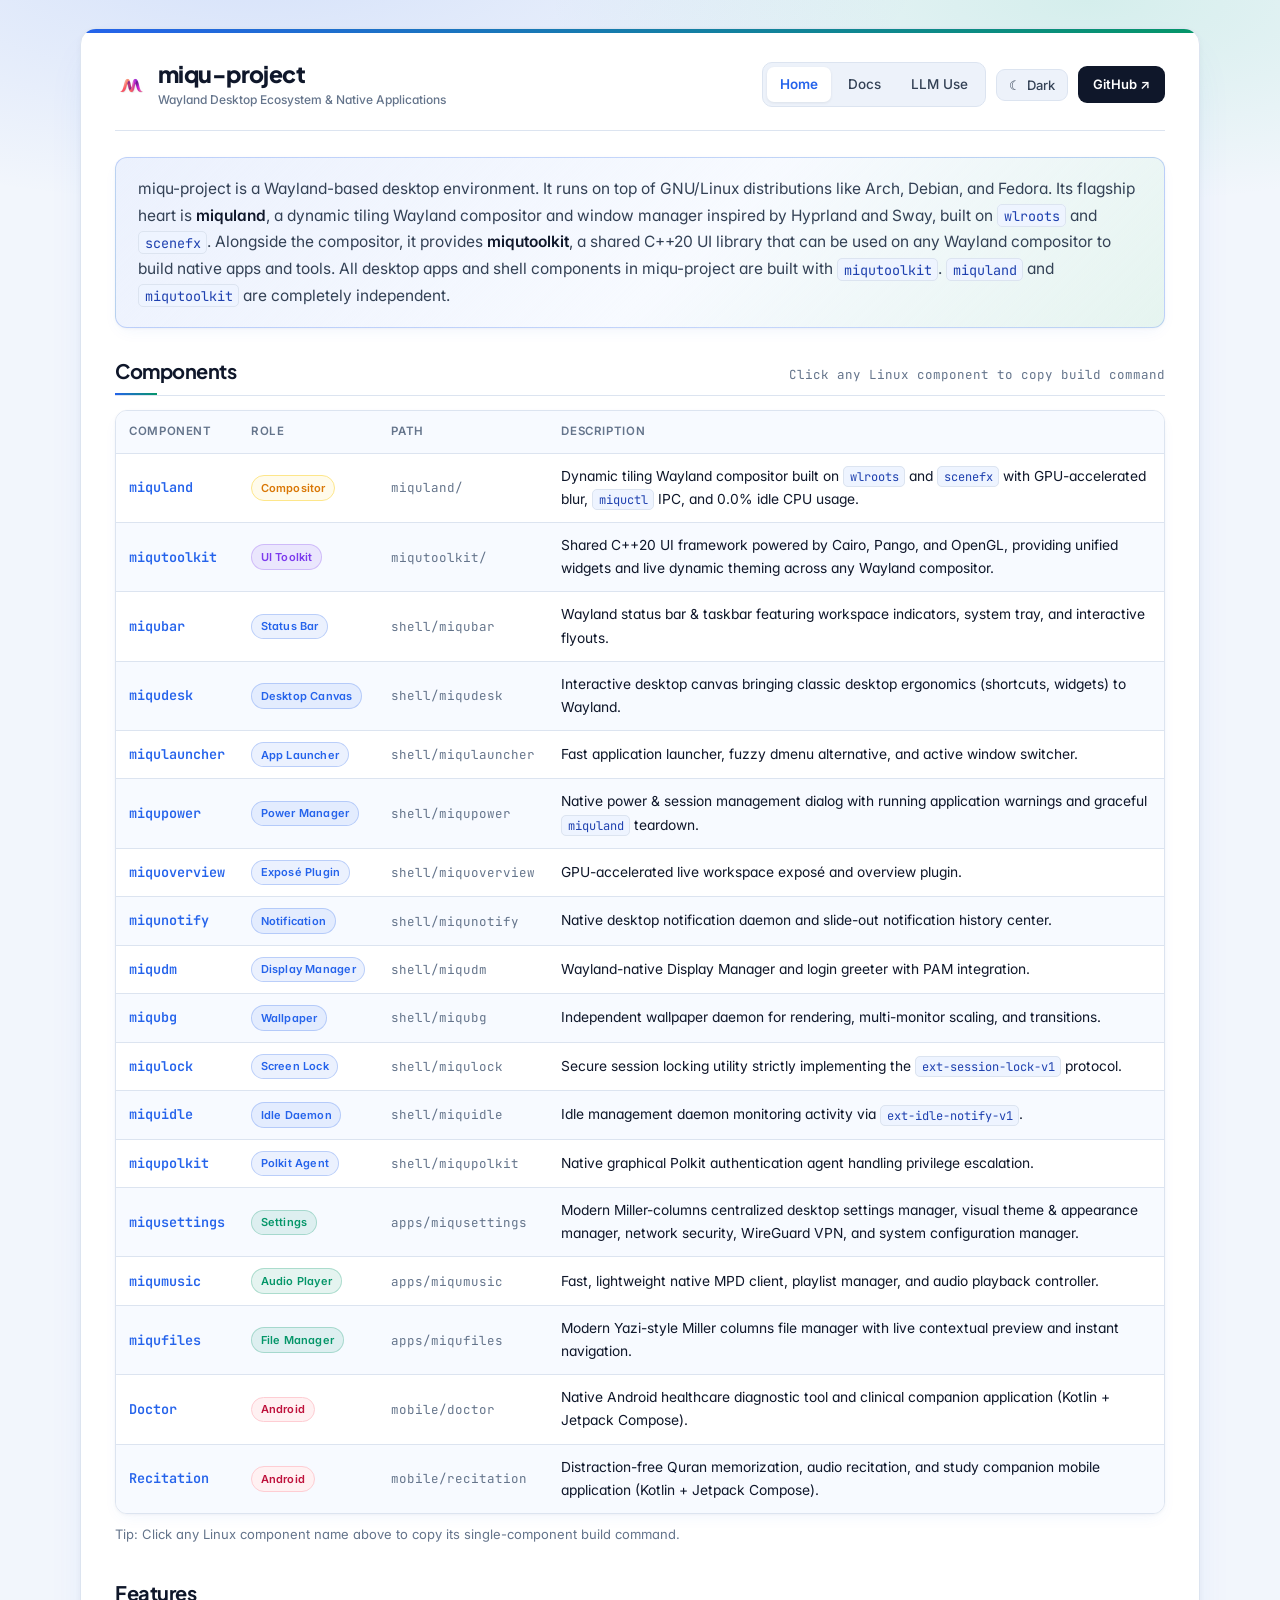
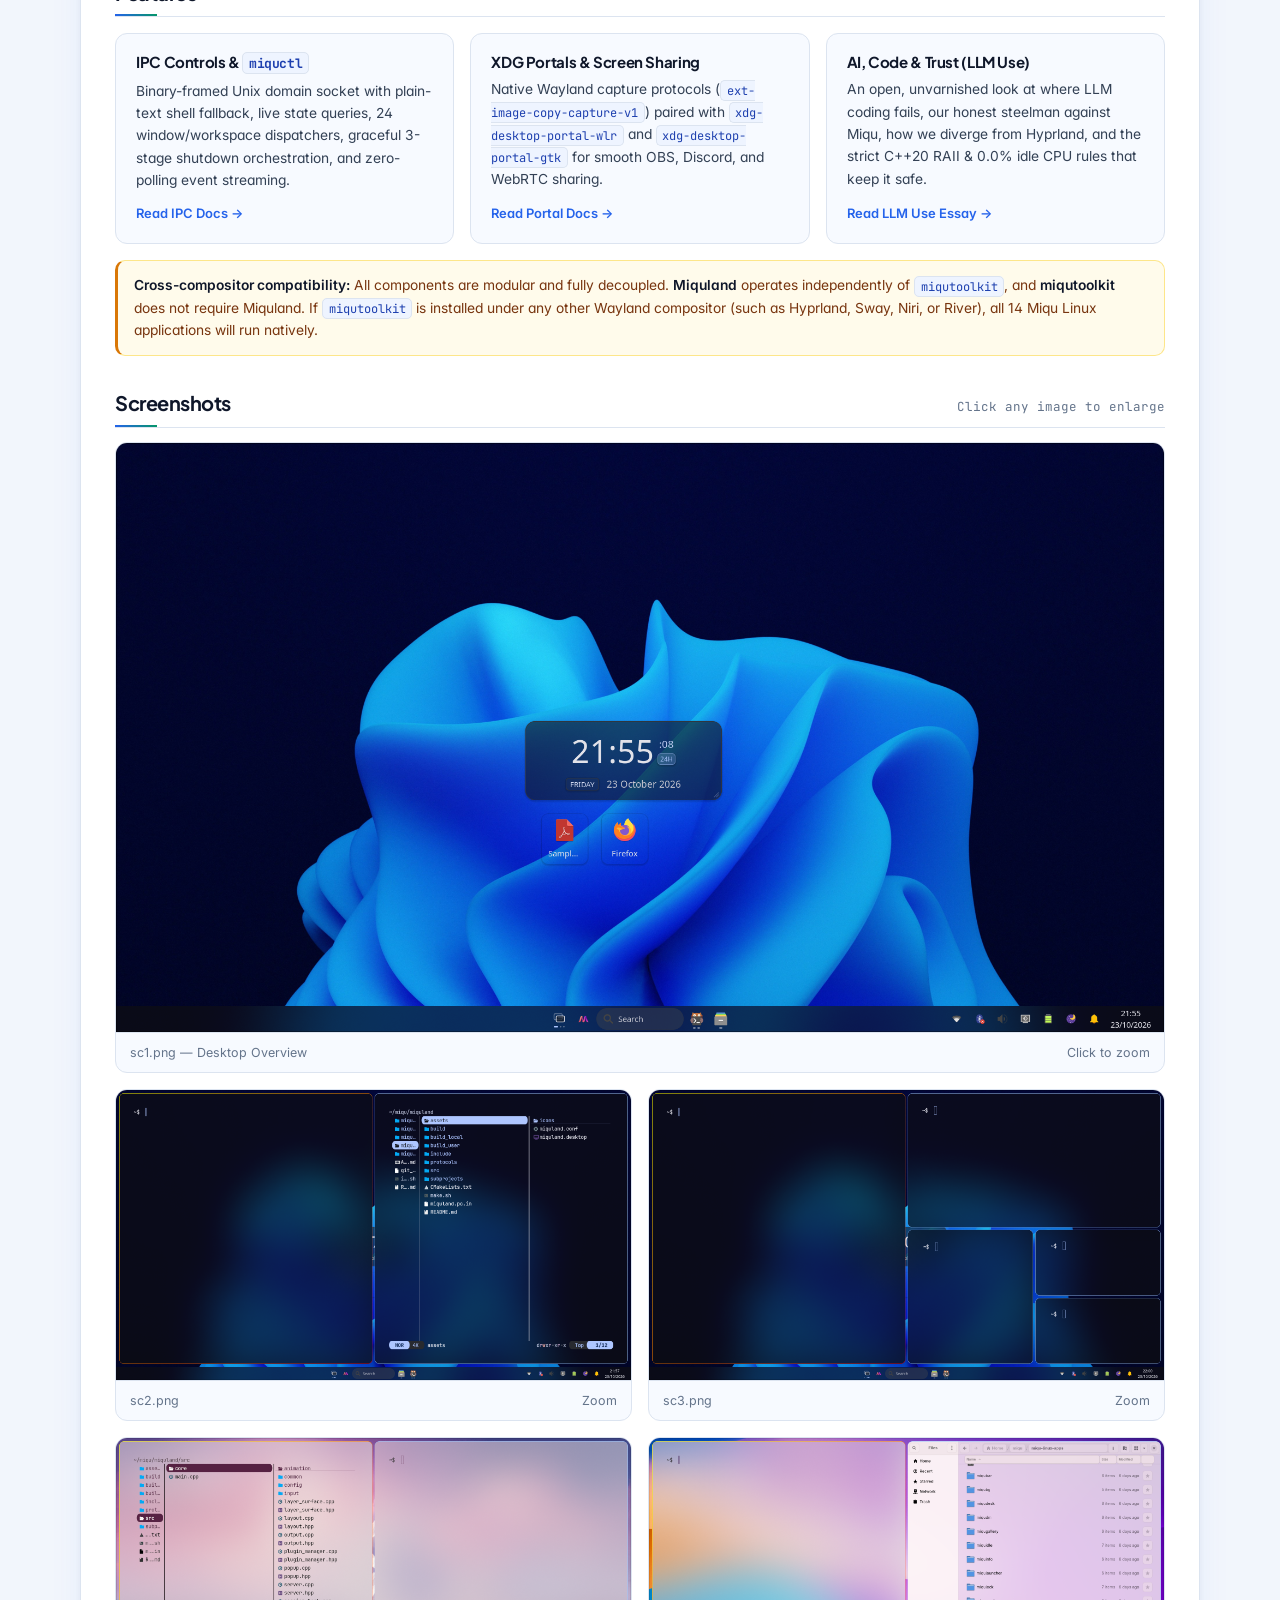
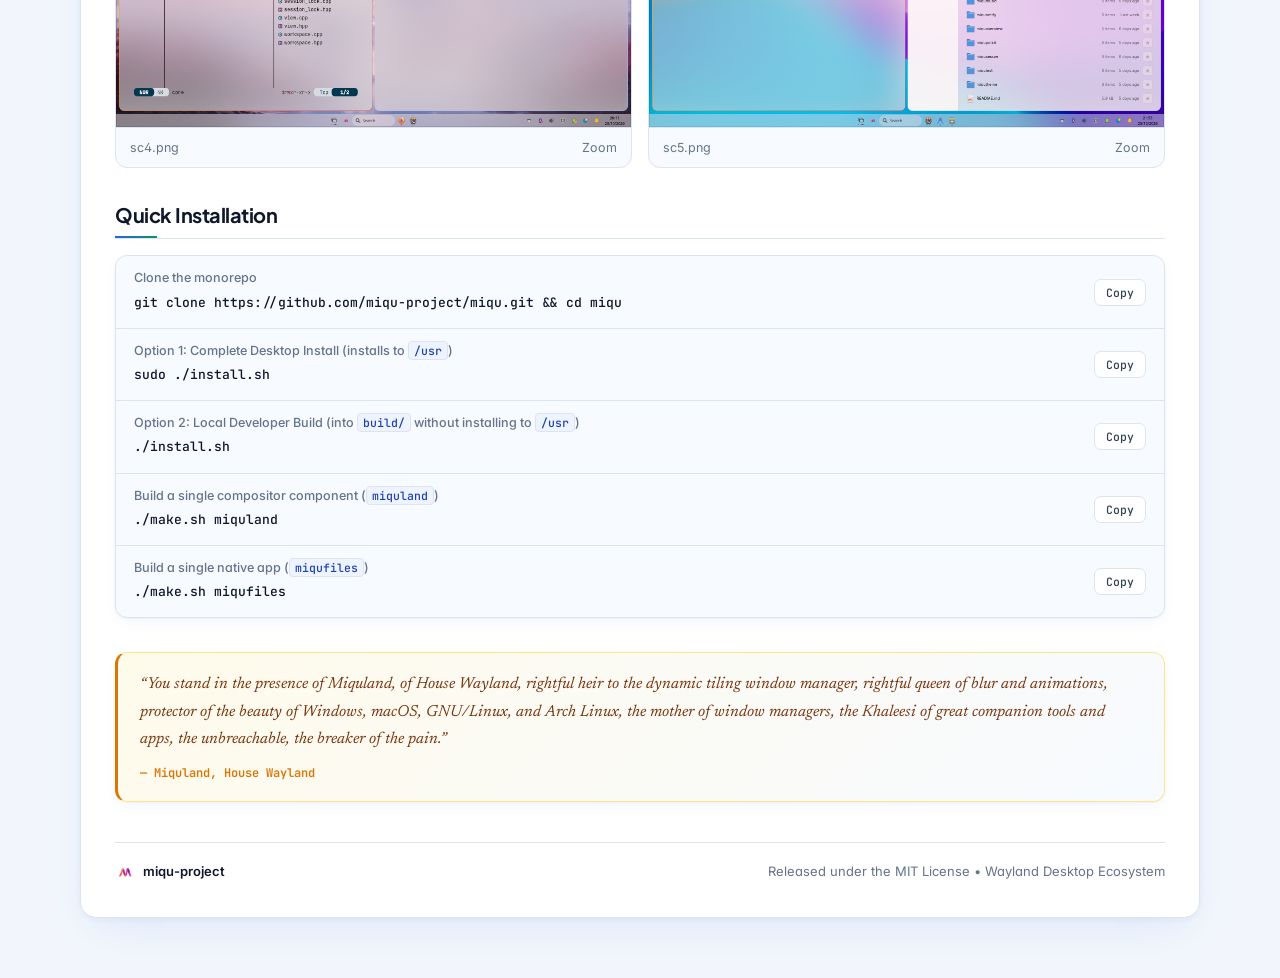
==== commit 4a3c309c: "Update website from modular dist build" ====
--- a/index.html
+++ b/index.html
@@ -1,2081 +1,356 @@
 <!DOCTYPE html>
-<html lang="en" class="scroll-smooth">
+<html lang="en">
 <head>
-    <meta charset="UTF-8">
-    <meta name="viewport" content="width=device-width, initial-scale=1.0">
-    <title>miqu-project — Wayland Desktop Ecosystem & Native Applications</title>
-    <link rel="icon" type="image/png" href="assets/logo.png" />
-    <meta name="description" content="A cohesive, high-performance Wayland desktop ecosystem: miquland compositor, miqutoolkit UI framework, 14 native Linux desktop apps, and companion Android apps.">
-
-    <!-- Open Graph / Facebook -->
-    <meta property="og:type" content="website">
-    <meta property="og:url" content="https://miqu-project.github.io/">
-    <meta property="og:title" content="miqu-project — Wayland Desktop Ecosystem & Native Applications">
-    <meta property="og:description" content="A cohesive, high-performance Wayland desktop ecosystem: miquland compositor, miqutoolkit UI framework, 14 native Linux desktop apps, and companion Android apps.">
-    <meta property="og:image" content="https://raw.githubusercontent.com/miqu-project/.github/main/assets/logo.png">
-
-    <!-- Twitter -->
-    <meta name="twitter:card" content="summary_large_image">
-    <meta name="twitter:url" content="https://miqu-project.github.io/">
-    <meta name="twitter:title" content="miqu-project — Wayland Desktop Ecosystem & Native Applications">
-    <meta name="twitter:description" content="A cohesive, high-performance Wayland desktop ecosystem: miquland compositor, miqutoolkit UI framework, 14 native Linux desktop apps, and companion Android apps.">
-    <meta name="twitter:image" content="https://raw.githubusercontent.com/miqu-project/.github/main/assets/logo.png">
-
-    <!-- Automatic Theme Detection Script -->
-    <script>
-        (function() {
-            function updateTheme() {
-                if (window.matchMedia && window.matchMedia('(prefers-color-scheme: dark)').matches) {
-                    document.documentElement.classList.add('dark');
-                } else {
-                    document.documentElement.classList.remove('dark');
-                }
-            }
-            updateTheme();
-            if (window.matchMedia) {
-                window.matchMedia('(prefers-color-scheme: dark)').addEventListener('change', updateTheme);
-            }
-        })();
-    </script>
-
-    <!-- Tailwind CSS -->
-    <script src="https://cdn.tailwindcss.com"></script>
-    <script>
-        tailwind.config = {
-            darkMode: 'class',
-            theme: {
-                extend: {
-                    colors: {
-                        miqubg: '#000000',
-                        miqucard: '#0a0a0a',
-                        miquborder: '#262626',
-                        slate: {
-                            50: '#fafafa', 100: '#f5f5f5', 200: '#e5e5e5', 300: '#d4d4d4',
-                            400: '#a3a3a3', 500: '#737373', 600: '#525252', 700: '#404040',
-                            800: '#262626', 900: '#171717', 950: '#0a0a0a',
-                        }
-                    },
-                    fontFamily: {
-                        sans: ['Inter', 'sans-serif'],
-                        mono: ['JetBrains Mono', 'monospace']
-                    }
-                }
-            }
-        }
-    </script>
-
-    <!-- Google Fonts & FontAwesome -->
-    <link rel="preconnect" href="https://fonts.googleapis.com">
-    <link rel="preconnect" href="https://fonts.gstatic.com" crossorigin>
-    <link href="https://fonts.googleapis.com/css2?family=Inter:ital,wght@0,300;0,400;0,500;0,600;0,700;0,800;1,400;1,500;1,600&family=JetBrains+Mono:ital,wght@0,400;0,500;0,600;1,400&display=swap" rel="stylesheet">
-    <link rel="stylesheet" href="https://cdnjs.cloudflare.com/ajax/libs/font-awesome/6.4.0/css/all.min.css">
-    
-    <style>
-        .no-scrollbar::-webkit-scrollbar { display: none; }
-        .no-scrollbar { -ms-overflow-style: none; scrollbar-width: none; }
-    </style>
+  <meta charset="UTF-8" />
+  <meta name="viewport" content="width=device-width, initial-scale=1.0" />
+  <title>miqu-project — Wayland Desktop Ecosystem &amp; Native Applications</title>
+  <link rel="icon" type="image/png" href="assets/logo.png" />
+  <meta name="description" content="A cohesive, high-performance Wayland desktop ecosystem: miquland compositor, miqutoolkit UI framework, 14 native Linux desktop apps, and companion Android apps." />
+
+  <!-- Open Graph / Facebook -->
+  <meta property="og:type" content="website" />
+  <meta property="og:url" content="https://miqu-project.github.io/" />
+  <meta property="og:title" content="miqu-project — Wayland Desktop Ecosystem &amp; Native Applications" />
+  <meta property="og:description" content="A cohesive, high-performance Wayland desktop ecosystem: miquland compositor, miqutoolkit UI framework, 14 native Linux desktop apps, and companion Android apps." />
+  <meta property="og:image" content="https://raw.githubusercontent.com/miqu-project/.github/main/assets/logo.png" />
+
+  <!-- Twitter -->
+  <meta name="twitter:card" content="summary_large_image" />
+  <meta name="twitter:url" content="https://miqu-project.github.io/" />
+  <meta name="twitter:title" content="miqu-project — Wayland Desktop Ecosystem &amp; Native Applications" />
+  <meta name="twitter:description" content="A cohesive, high-performance Wayland desktop ecosystem: miquland compositor, miqutoolkit UI framework, 14 native Linux desktop apps, and companion Android apps." />
+  <meta name="twitter:image" content="https://raw.githubusercontent.com/miqu-project/.github/main/assets/logo.png" />
+
+  <!-- Pre-paint Theme Initialization -->
+  <script src="js/theme-init.js"></script>
+
+  <!-- Modern Typography: Plus Jakarta Sans, Inter, JetBrains Mono & Newsreader -->
+  <link rel="preconnect" href="https://fonts.googleapis.com" />
+  <link rel="preconnect" href="https://fonts.gstatic.com" crossorigin />
+  <link href="https://fonts.googleapis.com/css2?family=Inter:wght@400;500;600;700&family=JetBrains+Mono:wght@400;500;600&family=Newsreader:ital,opsz,wght@1,6..72,400;1,6..72,500&family=Plus+Jakarta+Sans:wght@600;700;800&display=swap" rel="stylesheet" />
+
+  <!-- Shared Stylesheet -->
+  <link rel="stylesheet" href="css/styles.css" />
 </head>
-<body class="bg-white dark:bg-black text-neutral-900 dark:text-neutral-100 font-sans antialiased selection:bg-black selection:text-white dark:selection:bg-white dark:selection:text-black min-h-screen flex flex-col justify-between transition-colors duration-200">
-
-    <!-- Notification Toast -->
-    <div id="toast" class="fixed bottom-6 right-6 z-50 transform translate-y-20 opacity-0 transition-all duration-300 bg-black/90 dark:bg-neutral-900/90 border border-neutral-700/60 dark:border-white/20 text-white px-5 py-3 rounded-xl shadow-2xl flex items-center gap-3 backdrop-blur-md">
-        <div class="w-2 h-2 rounded-full bg-white animate-pulse"></div>
-        <span id="toast-message" class="text-sm font-medium">Copied to clipboard!</span>
+<body>
+
+  <!-- Toast Notification -->
+  <div id="toast" class="toast" role="status" aria-live="polite">Copied to clipboard</div>
+
+  <!-- Main Sheet -->
+  <div class="sheet">
+    <div class="sheet-accent"></div>
+    <div class="sheet-inner">
+
+      <!-- Header -->
+      <header class="site-header">
+        <a href="index.html" class="brand">
+          <img src="assets/logo.png" alt="miqu-project logo" class="brand-logo" onerror="this.style.display='none'" />
+          <div>
+            <h1>miqu-project</h1>
+            <span class="brand-sub">Wayland Desktop Ecosystem &amp; Native Applications</span>
+          </div>
+        </a>
+
+        <div class="header-controls">
+          <nav class="top-nav" aria-label="Primary Navigation">
+            <a href="index.html" class="nav-btn active">Home</a>
+            <a href="docs.html" class="nav-btn">Docs</a>
+            <a href="llm.html" class="nav-btn">LLM Use</a>
+          </nav>
+
+          <button type="button" id="theme-toggle" class="theme-btn" aria-label="Toggle Light or Dark Theme">
+            <span id="theme-icon" aria-hidden="true">&#9790;</span>
+            <span id="theme-label">Dark</span>
+          </button>
+
+          <a href="https://github.com/miqu-project" target="_blank" rel="noopener noreferrer" class="gh-btn">
+            GitHub &#8599;
+          </a>
+        </div>
+      </header>
+
+      <main id="tab-home" class="tab-panel active">
+<!-- Short-Sentence Intro -->
+        <div class="intro">
+          miqu-project is a Wayland-based desktop environment. It runs on top of GNU/Linux distributions like Arch, Debian, and Fedora. Its flagship heart is <strong>miquland</strong>, a dynamic tiling Wayland compositor and window manager inspired by Hyprland and Sway, built on <code>wlroots</code> and <code>scenefx</code>. Alongside the compositor, it provides <strong>miqutoolkit</strong>, a shared C++20 UI library that can be used on any Wayland compositor to build native apps and tools. All desktop apps and shell components in miqu-project are built with <code>miqutoolkit</code>. <code>miquland</code> and <code>miqutoolkit</code> are completely independent.
+        </div>
+
+        <!-- 1. Full-Width Components Table -->
+        <section class="home-section">
+          <div class="section-head-row">
+            <h2>Components</h2>
+            <span class="section-hint">Click any Linux component to copy build command</span>
+          </div>
+
+          <div class="table-wrap">
+            <table>
+              <thead>
+                <tr>
+                  <th>Component</th>
+                  <th>Role</th>
+                  <th>Path</th>
+                  <th>Description</th>
+                </tr>
+              </thead>
+              <tbody>
+                <tr>
+                  <td><button type="button" class="pkg-btn" data-build="miquland">miquland</button></td>
+                  <td><span class="role-badge role-compositor">Compositor</span></td>
+                  <td class="path-cell">miquland/</td>
+                  <td>Dynamic tiling Wayland compositor built on <code>wlroots</code> and <code>scenefx</code> with GPU-accelerated blur, <code>miquctl</code> IPC, and 0.0% idle CPU usage.</td>
+                </tr>
+                <tr>
+                  <td><button type="button" class="pkg-btn" data-build="miqutoolkit">miqutoolkit</button></td>
+                  <td><span class="role-badge role-toolkit">UI Toolkit</span></td>
+                  <td class="path-cell">miqutoolkit/</td>
+                  <td>Shared C++20 UI framework powered by Cairo, Pango, and OpenGL, providing unified widgets and live dynamic theming across any Wayland compositor.</td>
+                </tr>
+                <tr>
+                  <td><button type="button" class="pkg-btn" data-build="miqubar">miqubar</button></td>
+                  <td><span class="role-badge role-shell">Status Bar</span></td>
+                  <td class="path-cell">shell/miqubar</td>
+                  <td>Wayland status bar &amp; taskbar featuring workspace indicators, system tray, and interactive flyouts.</td>
+                </tr>
+                <tr>
+                  <td><button type="button" class="pkg-btn" data-build="miqudesk">miqudesk</button></td>
+                  <td><span class="role-badge role-shell">Desktop Canvas</span></td>
+                  <td class="path-cell">shell/miqudesk</td>
+                  <td>Interactive desktop canvas bringing classic desktop ergonomics (shortcuts, widgets) to Wayland.</td>
+                </tr>
+                <tr>
+                  <td><button type="button" class="pkg-btn" data-build="miqulauncher">miqulauncher</button></td>
+                  <td><span class="role-badge role-shell">App Launcher</span></td>
+                  <td class="path-cell">shell/miqulauncher</td>
+                  <td>Fast application launcher, fuzzy dmenu alternative, and active window switcher.</td>
+                </tr>
+                <tr>
+                  <td><button type="button" class="pkg-btn" data-build="miqupower">miqupower</button></td>
+                  <td><span class="role-badge role-shell">Power Manager</span></td>
+                  <td class="path-cell">shell/miqupower</td>
+                  <td>Native power &amp; session management dialog with running application warnings and graceful <code>miquland</code> teardown.</td>
+                </tr>
+                <tr>
+                  <td><button type="button" class="pkg-btn" data-build="miquoverview">miquoverview</button></td>
+                  <td><span class="role-badge role-shell">Expos&eacute; Plugin</span></td>
+                  <td class="path-cell">shell/miquoverview</td>
+                  <td>GPU-accelerated live workspace expos&eacute; and overview plugin.</td>
+                </tr>
+                <tr>
+                  <td><button type="button" class="pkg-btn" data-build="miqunotify">miqunotify</button></td>
+                  <td><span class="role-badge role-shell">Notification</span></td>
+                  <td class="path-cell">shell/miqunotify</td>
+                  <td>Native desktop notification daemon and slide-out notification history center.</td>
+                </tr>
+                <tr>
+                  <td><button type="button" class="pkg-btn" data-build="miqudm">miqudm</button></td>
+                  <td><span class="role-badge role-shell">Display Manager</span></td>
+                  <td class="path-cell">shell/miqudm</td>
+                  <td>Wayland-native Display Manager and login greeter with PAM integration.</td>
+                </tr>
+                <tr>
+                  <td><button type="button" class="pkg-btn" data-build="miqubg">miqubg</button></td>
+                  <td><span class="role-badge role-shell">Wallpaper</span></td>
+                  <td class="path-cell">shell/miqubg</td>
+                  <td>Independent wallpaper daemon for rendering, multi-monitor scaling, and transitions.</td>
+                </tr>
+                <tr>
+                  <td><button type="button" class="pkg-btn" data-build="miqulock">miqulock</button></td>
+                  <td><span class="role-badge role-shell">Screen Lock</span></td>
+                  <td class="path-cell">shell/miqulock</td>
+                  <td>Secure session locking utility strictly implementing the <code>ext-session-lock-v1</code> protocol.</td>
+                </tr>
+                <tr>
+                  <td><button type="button" class="pkg-btn" data-build="miquidle">miquidle</button></td>
+                  <td><span class="role-badge role-shell">Idle Daemon</span></td>
+                  <td class="path-cell">shell/miquidle</td>
+                  <td>Idle management daemon monitoring activity via <code>ext-idle-notify-v1</code>.</td>
+                </tr>
+                <tr>
+                  <td><button type="button" class="pkg-btn" data-build="miqupolkit">miqupolkit</button></td>
+                  <td><span class="role-badge role-shell">Polkit Agent</span></td>
+                  <td class="path-cell">shell/miqupolkit</td>
+                  <td>Native graphical Polkit authentication agent handling privilege escalation.</td>
+                </tr>
+                <tr>
+                  <td><button type="button" class="pkg-btn" data-build="miqusettings">miqusettings</button></td>
+                  <td><span class="role-badge role-app">Settings</span></td>
+                  <td class="path-cell">apps/miqusettings</td>
+                  <td>Modern Miller-columns centralized desktop settings manager, visual theme &amp; appearance manager, network security, WireGuard VPN, and system configuration manager.</td>
+                </tr>
+                <tr>
+                  <td><button type="button" class="pkg-btn" data-build="miqumusic">miqumusic</button></td>
+                  <td><span class="role-badge role-app">Audio Player</span></td>
+                  <td class="path-cell">apps/miqumusic</td>
+                  <td>Fast, lightweight native MPD client, playlist manager, and audio playback controller.</td>
+                </tr>
+                <tr>
+                  <td><button type="button" class="pkg-btn" data-build="miqufiles">miqufiles</button></td>
+                  <td><span class="role-badge role-app">File Manager</span></td>
+                  <td class="path-cell">apps/miqufiles</td>
+                  <td>Modern Yazi-style Miller columns file manager with live contextual preview and instant navigation.</td>
+                </tr>
+                <tr>
+                  <td><a class="pkg-link" href="https://github.com/miqu-project/miqu/tree/main/mobile/doctor" target="_blank" rel="noopener noreferrer">Doctor</a></td>
+                  <td><span class="role-badge role-mobile">Android</span></td>
+                  <td class="path-cell">mobile/doctor</td>
+                  <td>Native Android healthcare diagnostic tool and clinical companion application (Kotlin + Jetpack Compose).</td>
+                </tr>
+                <tr>
+                  <td><a class="pkg-link" href="https://github.com/miqu-project/miqu/tree/main/mobile/recitation" target="_blank" rel="noopener noreferrer">Recitation</a></td>
+                  <td><span class="role-badge role-mobile">Android</span></td>
+                  <td class="path-cell">mobile/recitation</td>
+                  <td>Distraction-free Quran memorization, audio recitation, and study companion mobile application (Kotlin + Jetpack Compose).</td>
+                </tr>
+              </tbody>
+            </table>
+          </div>
+          <div id="pkg-status" class="status">Tip: Click any Linux component name above to copy its single-component build command.</div>
+        </section>
+
+        <!-- 2. Features Section (Above Screenshots) -->
+        <section class="home-section">
+          <h2>Features</h2>
+          <div class="features-grid">
+            <div class="feature-card">
+              <div>
+                <h3>IPC Controls &amp; <code>miquctl</code></h3>
+                <p>Binary-framed Unix domain socket with plain-text shell fallback, live state queries, 24 window/workspace dispatchers, graceful 3-stage shutdown orchestration, and zero-polling event streaming.</p>
+              </div>
+              <a href="docs.html#doc-ipc-overview" class="feature-link">Read IPC Docs &#8594;</a>
+            </div>
+
+            <div class="feature-card">
+              <div>
+                <h3>XDG Portals &amp; Screen Sharing</h3>
+                <p>Native Wayland capture protocols (<code>ext-image-copy-capture-v1</code>) paired with <code>xdg-desktop-portal-wlr</code> and <code>xdg-desktop-portal-gtk</code> for smooth OBS, Discord, and WebRTC sharing.</p>
+              </div>
+              <a href="docs.html#doc-xdg-portals" class="feature-link">Read Portal Docs &#8594;</a>
+            </div>
+
+            <div class="feature-card">
+              <div>
+                <h3>AI, Code &amp; Trust (LLM Use)</h3>
+                <p>An open, unvarnished look at where LLM coding fails, our honest steelman against Miqu, how we diverge from Hyprland, and the strict C++20 RAII &amp; 0.0% idle CPU rules that keep it safe.</p>
+              </div>
+              <a href="llm.html" class="feature-link">Read LLM Use Essay &#8594;</a>
+            </div>
+          </div>
+
+          <div class="note">
+            <strong>Cross-compositor compatibility:</strong> All components are modular and fully decoupled. <strong>Miquland</strong> operates independently of <code>miqutoolkit</code>, and <strong>miqutoolkit</strong> does not require Miquland. If <code>miqutoolkit</code> is installed under any other Wayland compositor (such as Hyprland, Sway, Niri, or River), all 14 Miqu Linux applications will run natively.
+          </div>
+        </section>
+
+        <!-- 3. Screenshots Section -->
+        <section class="home-section">
+          <div class="section-head-row">
+            <h2>Screenshots</h2>
+            <span class="section-hint">Click any image to enlarge</span>
+          </div>
+
+          <div class="shots-grid">
+            <figure class="shot-card wide" data-shot="assets/screenshots/sc1.png" data-fallback="https://miqu-project.github.io/assets/screenshots/sc1.png">
+              <img src="assets/screenshots/sc1.png" alt="Miqu Desktop Screenshot 1" loading="lazy" onerror="handleShotError(this, 'https://miqu-project.github.io/assets/screenshots/sc1.png', 'Screenshot 1')" />
+              <figcaption class="shot-cap"><span>sc1.png &mdash; Desktop Overview</span><span>Click to zoom</span></figcaption>
+            </figure>
+
+            <figure class="shot-card" data-shot="assets/screenshots/sc2.png" data-fallback="https://miqu-project.github.io/assets/screenshots/sc2.png">
+              <img src="assets/screenshots/sc2.png" alt="Miqu Desktop Screenshot 2" loading="lazy" onerror="handleShotError(this, 'https://miqu-project.github.io/assets/screenshots/sc2.png', 'Screenshot 2')" />
+              <figcaption class="shot-cap"><span>sc2.png</span><span>Zoom</span></figcaption>
+            </figure>
+
+            <figure class="shot-card" data-shot="assets/screenshots/sc3.png" data-fallback="https://miqu-project.github.io/assets/screenshots/sc3.png">
+              <img src="assets/screenshots/sc3.png" alt="Miqu Desktop Screenshot 3" loading="lazy" onerror="handleShotError(this, 'https://miqu-project.github.io/assets/screenshots/sc3.png', 'Screenshot 3')" />
+              <figcaption class="shot-cap"><span>sc3.png</span><span>Zoom</span></figcaption>
+            </figure>
+
+            <figure class="shot-card" data-shot="assets/screenshots/sc4.png" data-fallback="https://miqu-project.github.io/assets/screenshots/sc4.png">
+              <img src="assets/screenshots/sc4.png" alt="Miqu Desktop Screenshot 4" loading="lazy" onerror="handleShotError(this, 'https://miqu-project.github.io/assets/screenshots/sc4.png', 'Screenshot 4')" />
+              <figcaption class="shot-cap"><span>sc4.png</span><span>Zoom</span></figcaption>
+            </figure>
+
+            <figure class="shot-card" data-shot="assets/screenshots/sc5.png" data-fallback="https://miqu-project.github.io/assets/screenshots/sc5.png">
+              <img src="assets/screenshots/sc5.png" alt="Miqu Desktop Screenshot 5" loading="lazy" onerror="handleShotError(this, 'https://miqu-project.github.io/assets/screenshots/sc5.png', 'Screenshot 5')" />
+              <figcaption class="shot-cap"><span>sc5.png</span><span>Zoom</span></figcaption>
+            </figure>
+          </div>
+        </section>
+
+        <!-- 4. Full-Width Install Section (Below Screenshots) -->
+        <section class="home-section">
+          <h2>Quick Installation</h2>
+          <div class="install-box">
+            <div class="install-row">
+              <div class="install-cmd">
+                <span class="install-label">Clone the monorepo</span>
+                <code id="cmd-clone">git clone https://github.com/miqu-project/miqu.git &amp;&amp; cd miqu</code>
+              </div>
+              <button type="button" class="copy-link" data-copy="cmd-clone">Copy</button>
+            </div>
+
+            <div class="install-row">
+              <div class="install-cmd">
+                <span class="install-label">Option 1: Complete Desktop Install (installs to <code>/usr</code>)</span>
+                <code id="cmd-opt1">sudo ./install.sh</code>
+              </div>
+              <button type="button" class="copy-link" data-copy="cmd-opt1">Copy</button>
+            </div>
+
+            <div class="install-row">
+              <div class="install-cmd">
+                <span class="install-label">Option 2: Local Developer Build (into <code>build/</code> without installing to <code>/usr</code>)</span>
+                <code id="cmd-opt2">./install.sh</code>
+              </div>
+              <button type="button" class="copy-link" data-copy="cmd-opt2">Copy</button>
+            </div>
+
+            <div class="install-row">
+              <div class="install-cmd">
+                <span class="install-label">Build a single compositor component (<code>miquland</code>)</span>
+                <code id="cmd-make-wm">./make.sh miquland</code>
+              </div>
+              <button type="button" class="copy-link" data-copy="cmd-make-wm">Copy</button>
+            </div>
+
+            <div class="install-row">
+              <div class="install-cmd">
+                <span class="install-label">Build a single native app (<code>miqufiles</code>)</span>
+                <code id="cmd-make-app">./make.sh miqufiles</code>
+              </div>
+              <button type="button" class="copy-link" data-copy="cmd-make-app">Copy</button>
+            </div>
+          </div>
+        </section>
+
+        <!-- Royal Epigraph Quote -->
+        <blockquote class="royal-quote">
+          &ldquo;You stand in the presence of Miquland, of House Wayland, rightful heir to the dynamic tiling window manager, rightful queen of blur and animations, protector of the beauty of Windows, macOS, GNU/Linux, and Arch Linux, the mother of window managers, the Khaleesi of great companion tools and apps, the unbreachable, the breaker of the pain.&rdquo;
+          <footer>&mdash; Miquland, House Wayland</footer>
+        </blockquote>
+      </main>
+
+      <!-- Site Footer -->
+      <footer class="site-footer">
+        <div class="footer-brand">
+          <img src="assets/logo.png" alt="" onerror="this.style.display='none'" />
+          <span>miqu-project</span>
+        </div>
+        <span>Released under the MIT License &bull; Wayland Desktop Ecosystem</span>
+      </footer>
+
     </div>
-
-    <!-- Header / Navbar -->
-    <header class="sticky top-0 z-40 w-full border-b border-neutral-200/80 dark:border-white/10 bg-white/85 dark:bg-black/85 backdrop-blur-md transition-colors duration-200">
-        <div class="max-w-7xl mx-auto px-4 sm:px-6 lg:px-8 h-14 sm:h-16 flex items-center justify-between flex-nowrap whitespace-nowrap overflow-x-auto no-scrollbar">
-            
-            <!-- Brand Logo -->
-            <a href="#home" onclick="onTabClick('home')" class="flex items-center gap-2 sm:gap-3 group flex-shrink-0 whitespace-nowrap">
-                <img src="assets/logo.png" alt="Miqu Logo" class="w-7 h-7 sm:w-8 sm:h-8 object-contain rounded-lg transition-transform group-hover:scale-105 flex-shrink-0" />
-                <span class="font-bold text-sm sm:text-base tracking-tight text-black dark:text-white group-hover:opacity-75 transition-opacity whitespace-nowrap flex-shrink-0">miqu-project</span>
-            </a>
-
-            <!-- Navigation Links -->
-            <div class="flex items-center gap-1.5 sm:gap-3 flex-shrink-0 flex-nowrap">
-                <nav class="flex items-center bg-neutral-100 dark:bg-white/5 border border-neutral-200 dark:border-white/10 rounded-xl p-0.5 sm:p-1 text-xs sm:text-sm font-medium gap-0.5 sm:gap-1.5 transition-colors flex-nowrap flex-shrink-0 whitespace-nowrap">
-                    <button onclick="onTabClick('home')" id="tab-btn-home" class="tab-btn px-2.5 sm:px-3.5 py-1 sm:py-1.5 rounded-lg transition-all font-semibold text-white bg-emerald-600 dark:bg-emerald-500 dark:text-black shadow-xs whitespace-nowrap flex-shrink-0">
-                        Home
-                    </button>
-                    <button onclick="onTabClick('docs')" id="tab-btn-docs" class="tab-btn px-2.5 sm:px-3.5 py-1 sm:py-1.5 rounded-lg transition-all text-neutral-600 dark:text-neutral-400 hover:text-emerald-700 dark:hover:text-emerald-400 hover:bg-neutral-200/60 dark:hover:bg-white/10 whitespace-nowrap flex-shrink-0">
-                        Docs
-                    </button>
-                    <button onclick="onTabClick('llm')" id="tab-btn-llm" class="tab-btn px-2.5 sm:px-3.5 py-1 sm:py-1.5 rounded-lg transition-all text-neutral-600 dark:text-neutral-400 hover:text-emerald-700 dark:hover:text-emerald-400 hover:bg-neutral-200/60 dark:hover:bg-white/10 whitespace-nowrap flex-shrink-0">
-                        <span class="sm:hidden whitespace-nowrap">LLM</span>
-                        <span class="hidden sm:inline whitespace-nowrap">LLM Use</span>
-                    </button>
-                </nav>
-
-                <!-- GitHub Button -->
-                <a href="https://github.com/miqu-project" target="_blank" rel="noopener noreferrer" class="flex items-center justify-center gap-1.5 px-2.5 sm:px-4 py-1.5 sm:py-2 rounded-xl bg-black hover:bg-neutral-800 text-white dark:bg-white dark:text-black dark:hover:bg-neutral-200 font-medium text-xs sm:text-sm transition-all shadow-xs flex-shrink-0 whitespace-nowrap">
-                    <i class="fa-brands fa-github text-sm sm:text-base flex-shrink-0"></i>
-                    <span class="hidden sm:inline whitespace-nowrap">GitHub</span>
-                </a>
-            </div>
-        </div>
-    </header>
-
-    <!-- Main Content -->
-    <main class="flex-grow max-w-7xl mx-auto px-4 sm:px-6 lg:px-8 py-8 sm:py-12 w-full">
-        
-        <!-- ========================================================= -->
-        <!-- TAB 1: HOME                                               -->
-        <!-- ========================================================= -->
-        <div id="tab-home" class="tab-panel space-y-16">
-            
-            <!-- Hero Architecture Stack Section -->
-            <section id="home" class="pt-2 sm:pt-4">
-                <div class="p-6 sm:p-8 rounded-3xl border border-slate-200 dark:border-white/10 bg-white dark:bg-miqucard shadow-sm dark:shadow-none flex flex-col items-center relative overflow-hidden transition-colors">
-                    
-                    <!-- Ambient Glow -->
-                    <div class="absolute -right-16 -top-16 w-64 h-64 bg-neutral-300/20 dark:bg-white/5 rounded-full blur-3xl pointer-events-none"></div>
-                    <div class="absolute -left-16 -bottom-16 w-64 h-64 bg-neutral-300/10 dark:bg-white/5 rounded-full blur-3xl pointer-events-none"></div>
-
-                    <div class="w-full max-w-5xl">
-                        <div class="grid grid-cols-1 md:grid-cols-3 gap-y-5 md:gap-y-6 md:gap-x-6 relative">
-                            
-                            <!-- Node 1: GNU/Linux (Top-Left) -->
-                            <div class="relative p-4 rounded-2xl bg-slate-100/80 dark:bg-white/[0.03] border border-slate-200/80 dark:border-white/10 hover:border-slate-300 dark:hover:border-white/20 transition-all flex items-center justify-between shadow-2xs">
-                                <div class="flex items-center gap-3">
-                                    <div class="w-10 h-10 rounded-xl bg-slate-200/70 dark:bg-white/10 text-slate-700 dark:text-slate-300 flex items-center justify-center text-sm flex-shrink-0">
-                                        <i class="fa-solid fa-server"></i>
-                                    </div>
-                                    <div>
-                                        <span class="text-sm font-bold text-slate-900 dark:text-white block">GNU/Linux</span>
-                                        <span class="text-xs text-slate-500 dark:text-gray-400 italic block mt-0.5">The kernel</span>
-                                    </div>
-                                </div>
-                                <div class="hidden md:flex absolute -right-4 top-1/2 -translate-y-1/2 z-10 w-6 h-6 rounded-full bg-white dark:bg-neutral-900 border border-neutral-300 dark:border-white/20 items-center justify-center text-[9px] text-neutral-500 dark:text-neutral-400 shadow-2xs pointer-events-none">
-                                    <i class="fa-solid fa-arrow-right"></i>
-                                </div>
-                            </div>
-                            <!-- Mobile Connector 1 -> 2 -->
-                            <div class="flex md:hidden items-center justify-center -my-2.5">
-                                <div class="w-5 h-5 rounded-full bg-white dark:bg-neutral-900 border border-neutral-300 dark:border-white/20 flex items-center justify-center text-[8px] text-neutral-500 dark:text-neutral-400">
-                                    <i class="fa-solid fa-chevron-down"></i>
-                                </div>
-                            </div>
-
-                            <!-- Node 2: Base Distribution (Top-Middle) -->
-                            <div class="relative p-4 rounded-2xl bg-slate-100/80 dark:bg-white/[0.03] border border-slate-200/80 dark:border-white/10 hover:border-slate-300 dark:hover:border-white/20 transition-all flex items-center justify-between shadow-2xs">
-                                <div class="flex items-center gap-3">
-                                    <div class="w-10 h-10 rounded-xl bg-slate-200/70 dark:bg-white/10 text-slate-700 dark:text-slate-300 flex items-center justify-center text-sm flex-shrink-0">
-                                        <i class="fa-solid fa-box-archive"></i>
-                                    </div>
-                                    <div>
-                                        <span class="text-sm font-bold text-slate-900 dark:text-white block">Base Distribution</span>
-                                        <span class="text-xs text-slate-500 dark:text-gray-400 italic block mt-0.5">Arch, Debian, Fedora</span>
-                                    </div>
-                                </div>
-                                <div class="hidden md:flex absolute -right-4 top-1/2 -translate-y-1/2 z-10 w-6 h-6 rounded-full bg-white dark:bg-neutral-900 border border-neutral-300 dark:border-white/20 items-center justify-center text-[9px] text-neutral-500 dark:text-neutral-400 shadow-2xs pointer-events-none">
-                                    <i class="fa-solid fa-arrow-right"></i>
-                                </div>
-                            </div>
-                            <!-- Mobile Connector 2 -> 3 -->
-                            <div class="flex md:hidden items-center justify-center -my-2.5">
-                                <div class="w-5 h-5 rounded-full bg-white dark:bg-neutral-900 border border-neutral-300 dark:border-white/20 flex items-center justify-center text-[8px] text-neutral-500 dark:text-neutral-400">
-                                    <i class="fa-solid fa-chevron-down"></i>
-                                </div>
-                            </div>
-
-                            <!-- Node 3: Miquland (Top-Right) -->
-                            <div onclick="openComponentModal('miquland')" class="relative p-4 rounded-2xl bg-neutral-100/90 dark:bg-white/[0.04] border border-neutral-300/90 dark:border-white/15 hover:border-black dark:hover:border-white cursor-pointer group transition-all flex items-center justify-between shadow-2xs">
-                                <div class="flex items-center gap-3">
-                                    <div class="w-10 h-10 rounded-xl bg-emerald-600 text-white dark:bg-emerald-500 dark:text-black flex items-center justify-center text-sm flex-shrink-0 group-hover:scale-105 transition-transform">
-                                        <i class="fa-solid fa-window-maximize"></i>
-                                    </div>
-                                    <div>
-                                        <span class="text-sm font-bold text-slate-900 dark:text-white group-hover:opacity-75 transition-opacity block">Miquland</span>
-                                        <span class="text-xs text-slate-500 dark:text-gray-400 italic block mt-0.5">Wayland compositor</span>
-                                    </div>
-                                </div>
-                                <i class="fa-solid fa-arrow-right text-xs text-neutral-400 dark:text-neutral-500 group-hover:text-black dark:group-hover:text-white group-hover:translate-x-1 transition-all mr-1"></i>
-                                <div class="hidden md:flex absolute -bottom-4 left-1/2 -translate-x-1/2 z-10 w-6 h-6 rounded-full bg-white dark:bg-neutral-900 border border-neutral-300 dark:border-white/20 items-center justify-center text-[9px] text-neutral-500 dark:text-neutral-400 shadow-2xs pointer-events-none">
-                                    <i class="fa-solid fa-arrow-down"></i>
-                                </div>
-                            </div>
-                            <!-- Mobile Connector 3 -> 4 -->
-                            <div class="flex md:hidden items-center justify-center -my-2.5">
-                                <div class="w-5 h-5 rounded-full bg-white dark:bg-neutral-900 border border-neutral-300 dark:border-white/20 flex items-center justify-center text-[8px] text-neutral-500 dark:text-neutral-400">
-                                    <i class="fa-solid fa-chevron-down"></i>
-                                </div>
-                            </div>
-
-                            <!-- Node 4: Miqutoolkit (Bottom-Right) -->
-                            <div onclick="openComponentModal('miqutoolkit')" class="md:col-start-3 md:row-start-2 relative p-4 rounded-2xl bg-neutral-100/90 dark:bg-white/[0.04] border border-neutral-300/90 dark:border-white/15 hover:border-black dark:hover:border-white cursor-pointer group transition-all flex items-center justify-between shadow-2xs">
-                                <div class="flex items-center gap-3">
-                                    <div class="w-10 h-10 rounded-xl bg-emerald-600 text-white dark:bg-emerald-500 dark:text-black flex items-center justify-center text-sm flex-shrink-0 group-hover:scale-105 transition-transform">
-                                        <i class="fa-solid fa-code"></i>
-                                    </div>
-                                    <div>
-                                        <span class="text-sm font-bold text-slate-900 dark:text-white group-hover:opacity-75 transition-opacity block">Miqutoolkit</span>
-                                        <span class="text-xs text-slate-500 dark:text-gray-400 italic block mt-0.5">UI Framework</span>
-                                    </div>
-                                </div>
-                                <i class="fa-solid fa-arrow-right text-xs text-neutral-400 dark:text-neutral-500 group-hover:text-black dark:group-hover:text-white group-hover:translate-x-1 transition-all mr-1"></i>
-                                <div class="hidden md:flex absolute -left-4 top-1/2 -translate-y-1/2 z-10 w-6 h-6 rounded-full bg-white dark:bg-neutral-900 border border-neutral-300 dark:border-white/20 items-center justify-center text-[9px] text-neutral-500 dark:text-neutral-400 shadow-2xs pointer-events-none">
-                                    <i class="fa-solid fa-arrow-left"></i>
-                                </div>
-                            </div>
-                            <!-- Mobile Connector 4 -> 5 -->
-                            <div class="flex md:hidden items-center justify-center -my-2.5">
-                                <div class="w-5 h-5 rounded-full bg-white dark:bg-neutral-900 border border-neutral-300 dark:border-white/20 flex items-center justify-center text-[8px] text-neutral-500 dark:text-neutral-400">
-                                    <i class="fa-solid fa-chevron-down"></i>
-                                </div>
-                            </div>
-
-                            <!-- Node 5: Miqu Linux Apps (Bottom-Middle) -->
-                            <div onclick="openComponentModal('linux')" class="md:col-start-2 md:row-start-2 relative p-4 rounded-2xl bg-neutral-100/90 dark:bg-white/[0.04] border border-neutral-300/90 dark:border-white/15 hover:border-black dark:hover:border-white cursor-pointer group transition-all flex items-center justify-between shadow-2xs">
-                                <div class="flex items-center gap-3">
-                                    <div class="w-10 h-10 rounded-xl bg-emerald-600 text-white dark:bg-emerald-500 dark:text-black flex items-center justify-center text-sm flex-shrink-0 group-hover:scale-105 transition-transform">
-                                        <i class="fa-solid fa-layer-group"></i>
-                                    </div>
-                                    <div>
-                                        <span class="text-sm font-bold text-slate-900 dark:text-white group-hover:opacity-75 transition-opacity block">Miqu Linux Apps</span>
-                                        <span class="text-xs text-slate-500 dark:text-gray-400 italic block mt-0.5">14 native desktop apps</span>
-                                    </div>
-                                </div>
-                                <i class="fa-solid fa-arrow-right text-xs text-neutral-400 dark:text-neutral-500 group-hover:text-black dark:group-hover:text-white group-hover:translate-x-1 transition-all mr-1"></i>
-                                <div class="hidden md:flex absolute -left-4 top-1/2 -translate-y-1/2 z-10 w-6 h-6 rounded-full bg-white dark:bg-neutral-900 border border-neutral-300 dark:border-white/20 items-center justify-center text-[9px] text-neutral-500 dark:text-neutral-400 shadow-2xs pointer-events-none">
-                                    <i class="fa-solid fa-arrow-left"></i>
-                                </div>
-                            </div>
-                            <!-- Mobile Connector 5 -> 6 -->
-                            <div class="flex md:hidden items-center justify-center -my-2.5">
-                                <div class="w-5 h-5 rounded-full bg-white dark:bg-neutral-900 border border-neutral-300 dark:border-white/20 flex items-center justify-center text-[8px] text-neutral-500 dark:text-neutral-400">
-                                    <i class="fa-solid fa-chevron-down"></i>
-                                </div>
-                            </div>
-
-                            <!-- Node 6: Miqu Android Apps (Bottom-Left) -->
-                            <div onclick="openComponentModal('android')" class="md:col-start-1 md:row-start-2 relative p-4 rounded-2xl bg-neutral-100/90 dark:bg-white/[0.04] border border-neutral-300/90 dark:border-white/15 hover:border-black dark:hover:border-white cursor-pointer group transition-all flex items-center justify-between shadow-2xs">
-                                <div class="flex items-center gap-3">
-                                    <div class="w-10 h-10 rounded-xl bg-emerald-600 text-white dark:bg-emerald-500 dark:text-black flex items-center justify-center text-sm flex-shrink-0 group-hover:scale-105 transition-transform">
-                                        <i class="fa-solid fa-mobile-screen"></i>
-                                    </div>
-                                    <div>
-                                        <span class="text-sm font-bold text-slate-900 dark:text-white group-hover:opacity-75 transition-opacity block">Miqu Android Apps</span>
-                                        <span class="text-xs text-slate-500 dark:text-gray-400 italic block mt-0.5">Companion mobile apps</span>
-                                    </div>
-                                </div>
-                                <i class="fa-solid fa-arrow-right text-xs text-neutral-400 dark:text-neutral-500 group-hover:text-black dark:group-hover:text-white group-hover:translate-x-1 transition-all mr-1"></i>
-                            </div>
-
-                        </div>
-                    </div>
-                </div>
-            </section>
-
-            <!-- Ecosystem Components Section -->
-            <section class="space-y-6">
-                <div class="border-b border-slate-200 dark:border-white/10 pb-3 flex items-center justify-between">
-                    <h2 class="text-xl font-bold text-slate-900 dark:text-white flex items-center gap-2.5">
-                        <i class="fa-solid fa-puzzle-piece text-emerald-600 dark:text-emerald-400"></i> Ecosystem Components
-                    </h2>
-                    <span class="text-xs text-slate-500 dark:text-gray-400 font-mono hidden sm:inline">Click any box to view details</span>
-                </div>
-
-                <div class="text-sm text-slate-700 dark:text-gray-300 leading-relaxed bg-slate-100 dark:bg-white/5 p-4 sm:p-5 rounded-2xl border border-slate-200 dark:border-white/10">
-                    All components are modular and fully decoupled. <strong>Miquland</strong> operates independently of miqutoolkit, and <strong>miqutoolkit</strong> does not require Miquland. If miqutoolkit is installed under any other Wayland compositor, all Miqu Linux applications will run natively.
-                </div>
-
-                <div class="grid grid-cols-1 sm:grid-cols-2 lg:grid-cols-4 gap-4">
-                    
-                    <!-- Card 1: Miquland -->
-                    <div onclick="openComponentModal('miquland')" class="group p-5 rounded-2xl border border-slate-200 dark:border-white/10 bg-white dark:bg-miqucard hover:border-black dark:hover:border-white hover:shadow-md transition-all flex flex-col justify-between cursor-pointer">
-                        <div>
-                            <div class="flex items-center justify-between mb-3">
-                                <div class="flex items-center gap-2.5">
-                                    <div class="w-8 h-8 rounded-lg bg-emerald-600 text-white dark:bg-emerald-500 dark:text-black flex items-center justify-center text-xs group-hover:scale-105 transition-transform">
-                                        <i class="fa-solid fa-window-maximize"></i>
-                                    </div>
-                                    <h3 class="font-bold text-slate-900 dark:text-white text-base group-hover:opacity-75 transition-opacity">Miquland</h3>
-                                </div>
-                                <a href="https://github.com/miqu-project/miqu/tree/main/miquland" target="_blank" rel="noopener noreferrer" onclick="event.stopPropagation()" class="px-2.5 py-1 rounded-lg text-xs font-mono font-medium bg-neutral-100 hover:bg-neutral-200 text-neutral-900 dark:bg-white/10 dark:hover:bg-white/20 dark:text-white border border-neutral-200 dark:border-white/10 flex items-center gap-1.5 transition-all shadow-2xs">
-                                    <i class="fa-brands fa-github text-xs"></i> <span>GitHub</span>
-                                </a>
-                            </div>
-                            <p class="text-sm text-slate-600 dark:text-gray-300 leading-relaxed">
-                                Flagship Wayland dynamic tiling window manager and compositor built on wlroots and scenefx, featuring GPU-accelerated blur, native IPC controls (<code class="font-mono text-xs bg-neutral-100 dark:bg-white/10 px-1 py-0.5 rounded">miquctl</code>), and 0% idle CPU usage.
-                            </p>
-                        </div>
-                        <div class="mt-4 pt-3 border-t border-slate-100 dark:border-white/5 flex items-center justify-between text-xs text-neutral-600 dark:text-neutral-400 group-hover:text-black dark:group-hover:text-white font-medium transition-colors">
-                            <span class="flex items-center gap-1.5"><i class="fa-solid fa-microchip text-xs"></i> Compositor architecture</span>
-                            <i class="fa-solid fa-arrow-right text-[10px] group-hover:translate-x-1 transition-transform"></i>
-                        </div>
-                    </div>
-
-                    <!-- Card 2: Miqutoolkit -->
-                    <div onclick="openComponentModal('miqutoolkit')" class="group p-5 rounded-2xl border border-slate-200 dark:border-white/10 bg-white dark:bg-miqucard hover:border-black dark:hover:border-white hover:shadow-md transition-all flex flex-col justify-between cursor-pointer">
-                        <div>
-                            <div class="flex items-center justify-between mb-3">
-                                <div class="flex items-center gap-2.5">
-                                    <div class="w-8 h-8 rounded-lg bg-emerald-600 text-white dark:bg-emerald-500 dark:text-black flex items-center justify-center text-xs group-hover:scale-105 transition-transform">
-                                        <i class="fa-solid fa-code"></i>
-                                    </div>
-                                    <h3 class="font-bold text-slate-900 dark:text-white text-base group-hover:opacity-75 transition-opacity">Miqutoolkit</h3>
-                                </div>
-                                <a href="https://github.com/miqu-project/miqu/tree/main/miqutoolkit" target="_blank" rel="noopener noreferrer" onclick="event.stopPropagation()" class="px-2.5 py-1 rounded-lg text-xs font-mono font-medium bg-neutral-100 hover:bg-neutral-200 text-neutral-900 dark:bg-white/10 dark:hover:bg-white/20 dark:text-white border border-neutral-200 dark:border-white/10 flex items-center gap-1.5 transition-all shadow-2xs">
-                                    <i class="fa-brands fa-github text-xs"></i> <span>GitHub</span>
-                                </a>
-                            </div>
-                            <p class="text-sm text-slate-600 dark:text-gray-300 leading-relaxed">
-                                Shared C++20 UI framework and application development toolkit powered by Cairo, Pango, and OpenGL, providing unified widgets and live dynamic theming.
-                            </p>
-                        </div>
-                        <div class="mt-4 pt-3 border-t border-slate-100 dark:border-white/5 flex items-center justify-between text-xs text-neutral-600 dark:text-neutral-400 group-hover:text-black dark:group-hover:text-white font-medium transition-colors">
-                            <span class="flex items-center gap-1.5"><i class="fa-solid fa-cubes text-xs"></i> Toolkit specifications</span>
-                            <i class="fa-solid fa-arrow-right text-[10px] group-hover:translate-x-1 transition-transform"></i>
-                        </div>
-                    </div>
-
-                    <!-- Card 3: Linux Apps -->
-                    <div onclick="openComponentModal('linux')" class="group p-5 rounded-2xl border border-slate-200 dark:border-white/10 bg-white dark:bg-miqucard hover:border-black dark:hover:border-white hover:shadow-md transition-all flex flex-col justify-between cursor-pointer">
-                        <div>
-                            <div class="flex items-center justify-between mb-3">
-                                <div class="flex items-center gap-2.5">
-                                    <div class="w-8 h-8 rounded-lg bg-emerald-600 text-white dark:bg-emerald-500 dark:text-black flex items-center justify-center text-xs group-hover:scale-105 transition-transform">
-                                        <i class="fa-solid fa-layer-group"></i>
-                                    </div>
-                                    <h3 class="font-bold text-slate-900 dark:text-white text-base group-hover:opacity-75 transition-opacity">Desktop Shell & Apps</h3>
-                                </div>
-                                <a href="https://github.com/miqu-project/miqu" target="_blank" rel="noopener noreferrer" onclick="event.stopPropagation()" class="px-2.5 py-1 rounded-lg text-xs font-mono font-medium bg-neutral-100 hover:bg-neutral-200 text-neutral-900 dark:bg-white/10 dark:hover:bg-white/20 dark:text-white border border-neutral-200 dark:border-white/10 flex items-center gap-1.5 transition-all shadow-2xs">
-                                    <i class="fa-brands fa-github text-xs"></i> <span>GitHub</span>
-                                </a>
-                            </div>
-                            <p class="text-sm text-slate-600 dark:text-gray-300 leading-relaxed">
-                                Full suite of 14 native desktop applications and daemons built with miqutoolkit across <code class="font-mono text-xs bg-neutral-100 dark:bg-white/10 px-1 py-0.5 rounded">shell/</code> and <code class="font-mono text-xs bg-neutral-100 dark:bg-white/10 px-1 py-0.5 rounded">apps/</code>.
-                            </p>
-                        </div>
-                        <div class="mt-4 pt-3 border-t border-slate-100 dark:border-white/5 flex items-center justify-between text-xs text-neutral-600 dark:text-neutral-400 group-hover:text-black dark:group-hover:text-white font-medium transition-colors">
-                            <span class="flex items-center gap-1.5"><i class="fa-solid fa-table-cells text-xs"></i> View all 14 applications</span>
-                            <i class="fa-solid fa-arrow-right text-[10px] group-hover:translate-x-1 transition-transform"></i>
-                        </div>
-                    </div>
-
-                    <!-- Card 4: Android Apps -->
-                    <div onclick="openComponentModal('android')" class="group p-5 rounded-2xl border border-slate-200 dark:border-white/10 bg-white dark:bg-miqucard hover:border-black dark:hover:border-white hover:shadow-md transition-all flex flex-col justify-between cursor-pointer">
-                        <div>
-                            <div class="flex items-center justify-between mb-3">
-                                <div class="flex items-center gap-2.5">
-                                    <div class="w-8 h-8 rounded-lg bg-emerald-600 text-white dark:bg-emerald-500 dark:text-black flex items-center justify-center text-xs group-hover:scale-105 transition-transform">
-                                        <i class="fa-solid fa-mobile-screen"></i>
-                                    </div>
-                                    <h3 class="font-bold text-slate-900 dark:text-white text-base group-hover:opacity-75 transition-opacity">Mobile Companion Suite</h3>
-                                </div>
-                                <a href="https://github.com/miqu-project/miqu/tree/main/mobile" target="_blank" rel="noopener noreferrer" onclick="event.stopPropagation()" class="px-2.5 py-1 rounded-lg text-xs font-mono font-medium bg-neutral-100 hover:bg-neutral-200 text-neutral-900 dark:bg-white/10 dark:hover:bg-white/20 dark:text-white border border-neutral-200 dark:border-white/10 flex items-center gap-1.5 transition-all shadow-2xs">
-                                    <i class="fa-brands fa-github text-xs"></i> <span>GitHub</span>
-                                </a>
-                            </div>
-                            <p class="text-sm text-slate-600 dark:text-gray-300 leading-relaxed">
-                                Companion mobile applications in Kotlin and Jetpack Compose (<code class="font-mono text-xs bg-neutral-100 dark:bg-white/10 px-1 py-0.5 rounded">doctor</code>, <code class="font-mono text-xs bg-neutral-100 dark:bg-white/10 px-1 py-0.5 rounded">recitation</code>) housed in <code class="font-mono text-xs bg-neutral-100 dark:bg-white/10 px-1 py-0.5 rounded">mobile/</code>.
-                            </p>
-                        </div>
-                        <div class="mt-4 pt-3 border-t border-slate-100 dark:border-white/5 flex items-center justify-between text-xs text-neutral-600 dark:text-neutral-400 group-hover:text-black dark:group-hover:text-white font-medium transition-colors">
-                            <span class="flex items-center gap-1.5"><i class="fa-solid fa-mobile text-xs"></i> View companion apps</span>
-                            <i class="fa-solid fa-arrow-right text-[10px] group-hover:translate-x-1 transition-transform"></i>
-                        </div>
-                    </div>
-
-                </div>
-            </section>
-
-            <!-- Quick Installation Section -->
-            <section class="space-y-6">
-                <div class="border-b border-slate-200 dark:border-white/10 pb-3">
-                    <h2 class="text-xl font-bold text-slate-900 dark:text-white flex items-center gap-2.5">
-                        <i class="fa-solid fa-terminal text-emerald-600 dark:text-emerald-400"></i> Quick Installation
-                    </h2>
-                </div>
-
-                <div class="grid grid-cols-1 lg:grid-cols-2 gap-4 sm:gap-6">
-                    <!-- Option 1 -->
-                    <div class="rounded-2xl border border-slate-200 dark:border-white/10 bg-white dark:bg-miqucard p-5 shadow-xs dark:shadow-none">
-                        <div class="flex items-center justify-between mb-3">
-                            <span class="text-xs font-mono text-emerald-700 dark:text-emerald-300 bg-emerald-500/10 px-2.5 py-1 rounded-lg border border-emerald-500/20 font-semibold">Option 1: Complete Desktop Install</span>
-                            <button onclick="copyCode('code-opt1', this)" class="px-3 py-1 rounded-lg bg-slate-100 hover:bg-slate-200 dark:bg-white/5 dark:hover:bg-white/10 text-xs font-medium text-slate-700 dark:text-gray-300 flex items-center gap-1.5 transition-all border border-slate-200 dark:border-transparent">
-                                <i class="fa-regular fa-copy"></i> Copy
-                            </button>
-                        </div>
-                        <pre class="bg-slate-100 dark:bg-[#0c0d12] p-4 rounded-xl font-mono text-xs sm:text-sm text-slate-800 dark:text-slate-200 overflow-x-auto border border-slate-200 dark:border-white/10 shadow-2xs"><code id="code-opt1">git clone https://github.com/miqu-project/miqu.git
-cd miqu
-sudo ./install.sh</code></pre>
-                    </div>
-
-                    <!-- Option 2 -->
-                    <div class="rounded-2xl border border-slate-200 dark:border-white/10 bg-white dark:bg-miqucard p-5 shadow-xs dark:shadow-none">
-                        <div class="flex items-center justify-between mb-3">
-                            <span class="text-xs font-mono text-slate-700 dark:text-gray-300 bg-slate-100 dark:bg-white/10 px-2.5 py-1 rounded-lg border border-slate-200 dark:border-white/10 font-semibold">Option 2: Local Developer Build</span>
-                            <button onclick="copyCode('code-opt2', this)" class="px-3 py-1 rounded-lg bg-slate-100 hover:bg-slate-200 dark:bg-white/5 dark:hover:bg-white/10 text-xs font-medium text-slate-700 dark:text-gray-300 flex items-center gap-1.5 transition-all border border-slate-200 dark:border-transparent">
-                                <i class="fa-regular fa-copy"></i> Copy
-                            </button>
-                        </div>
-                        <pre class="bg-slate-100 dark:bg-[#0c0d12] p-4 rounded-xl font-mono text-xs sm:text-sm text-slate-800 dark:text-slate-200 overflow-x-auto border border-slate-200 dark:border-white/10 shadow-2xs"><code id="code-opt2">git clone https://github.com/miqu-project/miqu.git
-cd miqu
-./install.sh    # local build into build/ without installing to /usr</code></pre>
-                    </div>
-                </div>
-            </section>
-
-            <!-- Screenshots Section -->
-            <section class="space-y-6">
-                <div class="border-b border-slate-200 dark:border-white/10 pb-3 flex items-center justify-between">
-                    <h2 class="text-xl font-bold text-slate-900 dark:text-white flex items-center gap-2.5">
-                        <i class="fa-solid fa-camera text-emerald-600 dark:text-emerald-400"></i> Screenshots
-                    </h2>
-                </div>
-
-                <div class="grid grid-cols-1 md:grid-cols-2 gap-4 sm:gap-6">
-                    <div class="md:col-span-2 group relative overflow-hidden rounded-2xl border border-slate-200 dark:border-white/10 bg-slate-100 dark:bg-[#0c0d12] shadow-sm cursor-pointer" onclick="openLightbox('assets/screenshots/sc1.png')">
-                        <img src="assets/screenshots/sc1.png" alt="Screenshot 1" class="w-full h-auto object-cover transition-transform duration-300 group-hover:scale-[1.01]" loading="lazy" />
-                    </div>
-                    <div class="group relative overflow-hidden rounded-2xl border border-slate-200 dark:border-white/10 bg-slate-100 dark:bg-[#0c0d12] shadow-sm cursor-pointer" onclick="openLightbox('assets/screenshots/sc2.png')">
-                        <img src="assets/screenshots/sc2.png" alt="Screenshot 2" class="w-full h-auto object-cover transition-transform duration-300 group-hover:scale-[1.01]" loading="lazy" />
-                    </div>
-                    <div class="group relative overflow-hidden rounded-2xl border border-slate-200 dark:border-white/10 bg-slate-100 dark:bg-[#0c0d12] shadow-sm cursor-pointer" onclick="openLightbox('assets/screenshots/sc3.png')">
-                        <img src="assets/screenshots/sc3.png" alt="Screenshot 3" class="w-full h-auto object-cover transition-transform duration-300 group-hover:scale-[1.01]" loading="lazy" />
-                    </div>
-                    <div class="group relative overflow-hidden rounded-2xl border border-slate-200 dark:border-white/10 bg-slate-100 dark:bg-[#0c0d12] shadow-sm cursor-pointer" onclick="openLightbox('assets/screenshots/sc4.png')">
-                        <img src="assets/screenshots/sc4.png" alt="Screenshot 4" class="w-full h-auto object-cover transition-transform duration-300 group-hover:scale-[1.01]" loading="lazy" />
-                    </div>
-                    <div class="group relative overflow-hidden rounded-2xl border border-slate-200 dark:border-white/10 bg-slate-100 dark:bg-[#0c0d12] shadow-sm cursor-pointer" onclick="openLightbox('assets/screenshots/sc5.png')">
-                        <img src="assets/screenshots/sc5.png" alt="Screenshot 5" class="w-full h-auto object-cover transition-transform duration-300 group-hover:scale-[1.01]" loading="lazy" />
-                    </div>
-                </div>
-            </section>
-        </div>
-
-        <!-- ========================================================= -->
-        <!-- TAB 2: DOCS                                               -->
-        <!-- ========================================================= -->
-        <div id="tab-docs" class="tab-panel hidden">
-            <div class="flex flex-col lg:flex-row gap-8 items-start pt-2">
-                
-                <!-- STICKY DOCUMENTATION SIDEBAR -->
-                <aside class="w-full lg:w-72 shrink-0 lg:sticky lg:top-20 space-y-6 bg-slate-50 dark:bg-miqucard/60 p-4 sm:p-5 rounded-2xl border border-slate-200 dark:border-white/10 text-xs sm:text-sm">
-                    
-                    <div class="flex items-center justify-between pb-3 border-b border-slate-200 dark:border-white/10">
-                        <span class="font-bold text-slate-900 dark:text-white uppercase tracking-wider text-[11px] flex items-center gap-2">
-                            <i class="fa-solid fa-book-open text-emerald-600 dark:text-emerald-400"></i> Docs Navigation
-                        </span>
-                        <span class="text-[10px] font-mono px-2 py-0.5 rounded-full bg-emerald-500/10 text-emerald-700 dark:text-emerald-300 font-semibold">v1.0</span>
-                    </div>
-
-                    <!-- MIQULAND CATEGORY -->
-                    <div class="space-y-2">
-                        <div class="font-bold text-slate-800 dark:text-white text-xs tracking-wider uppercase flex items-center gap-2">
-                            <i class="fa-solid fa-window-maximize text-emerald-600 dark:text-emerald-400"></i> miquland
-                        </div>
-                        <ul class="space-y-1 pl-3 border-l-2 border-emerald-500/40 dark:border-emerald-500/30">
-                            <li>
-                                <a href="#doc-ipc-overview" class="block font-semibold text-emerald-700 dark:text-emerald-400 py-1 hover:underline flex items-center justify-between">
-                                    <span>IPC Controls (miquctl)</span>
-                                    <span class="text-[9px] font-mono bg-emerald-500/20 text-emerald-800 dark:text-emerald-300 px-1.5 py-0.2 rounded font-bold">New</span>
-                                </a>
-                                <ul class="pl-2 space-y-0.5 text-[11px] text-slate-600 dark:text-gray-400 mt-1">
-                                    <li><a href="#doc-ipc-overview" class="hover:text-black dark:hover:text-white block py-0.5">• Socket Discovery</a></li>
-                                    <li><a href="#doc-ipc-protocol" class="hover:text-black dark:hover:text-white block py-0.5">• Wire Protocol</a></li>
-                                    <li><a href="#doc-ipc-queries" class="hover:text-black dark:hover:text-white block py-0.5">• State Queries</a></li>
-                                    <li><a href="#doc-ipc-dispatch" class="hover:text-black dark:hover:text-white block py-0.5">• Window Dispatchers</a></li>
-                                    <li><a href="#doc-ipc-shutdown" class="hover:text-black dark:hover:text-white block py-0.5">• Graceful Shutdown</a></li>
-                                    <li><a href="#doc-ipc-events" class="hover:text-black dark:hover:text-white block py-0.5">• Event Streaming</a></li>
-                                </ul>
-                            </li>
-                            <li class="pt-1.5">
-                                <a href="#doc-xdg-portals" class="block font-semibold text-emerald-700 dark:text-emerald-400 py-1 hover:underline flex items-center justify-between">
-                                    <span>XDG Portals & Screen Share</span>
-                                    <span class="text-[9px] font-mono bg-emerald-500/20 text-emerald-800 dark:text-emerald-300 px-1.5 py-0.2 rounded font-bold">New</span>
-                                </a>
-                            </li>
-                            <li class="pt-1.5">
-                                <span class="text-slate-400 dark:text-gray-500 flex items-center justify-between cursor-not-allowed">
-                                    <span>Tiling Engines</span>
-                                    <span class="text-[9px] font-mono opacity-60">Soon</span>
-                                </span>
-                            </li>
-                            <li>
-                                <span class="text-slate-400 dark:text-gray-500 flex items-center justify-between cursor-not-allowed">
-                                    <span>Layer & Window Rules</span>
-                                    <span class="text-[9px] font-mono opacity-60">Soon</span>
-                                </span>
-                            </li>
-                            <li>
-                                <span class="text-slate-400 dark:text-gray-500 flex items-center justify-between cursor-not-allowed">
-                                    <span>Configuration Reference</span>
-                                    <span class="text-[9px] font-mono opacity-60">Soon</span>
-                                </span>
-                            </li>
-                        </ul>
-                    </div>
-
-                    <!-- MIQUTOOLKIT CATEGORY -->
-                    <div class="space-y-2 pt-2 border-t border-slate-200 dark:border-white/10">
-                        <div class="font-bold text-slate-800 dark:text-white text-xs tracking-wider uppercase flex items-center gap-2">
-                            <i class="fa-solid fa-code text-purple-600 dark:text-purple-400"></i> miqutoolkit
-                        </div>
-                        <ul class="space-y-1 pl-3 border-l-2 border-slate-200 dark:border-white/10 text-slate-400 dark:text-gray-500 text-xs">
-                            <li class="flex items-center justify-between cursor-not-allowed">
-                                <span>AppEngine & Event Loop</span>
-                                <span class="text-[9px] font-mono opacity-60">Soon</span>
-                            </li>
-                            <li class="flex items-center justify-between cursor-not-allowed">
-                                <span>Design Tokens & Themes</span>
-                                <span class="text-[9px] font-mono opacity-60">Soon</span>
-                            </li>
-                            <li class="flex items-center justify-between cursor-not-allowed">
-                                <span>Widget Hierarchy</span>
-                                <span class="text-[9px] font-mono opacity-60">Soon</span>
-                            </li>
-                        </ul>
-                    </div>
-
-                    <!-- APPS CATEGORY -->
-                    <div class="space-y-2 pt-2 border-t border-slate-200 dark:border-white/10">
-                        <div class="font-bold text-slate-800 dark:text-white text-xs tracking-wider uppercase flex items-center gap-2">
-                            <i class="fa-solid fa-cubes text-blue-600 dark:text-blue-400"></i> Linux Apps
-                        </div>
-                        <ul class="space-y-1 pl-3 border-l-2 border-slate-200 dark:border-white/10 text-slate-400 dark:text-gray-500 text-xs">
-                            <li class="flex items-center justify-between cursor-not-allowed">
-                                <span>miqubar & flyouts</span>
-                                <span class="text-[9px] font-mono opacity-60">Soon</span>
-                            </li>
-                            <li class="flex items-center justify-between cursor-not-allowed">
-                                <span>miqunotify daemon</span>
-                                <span class="text-[9px] font-mono opacity-60">Soon</span>
-                            </li>
-                            <li class="flex items-center justify-between cursor-not-allowed">
-                                <span>miqupower session dialog</span>
-                                <span class="text-[9px] font-mono opacity-60">Soon</span>
-                            </li>
-                        </ul>
-                    </div>
-                </aside>
-
-                <!-- MAIN DOCUMENTATION CONTENT -->
-                <div class="flex-1 min-w-0 space-y-10">
-
-                    <!-- DOC HERO / HEADER -->
-                    <div class="p-6 sm:p-8 rounded-3xl border border-slate-200 dark:border-white/10 bg-white dark:bg-miqucard shadow-xs relative overflow-hidden transition-colors">
-                        <div class="absolute -right-16 -top-16 w-64 h-64 bg-emerald-500/10 rounded-full blur-3xl pointer-events-none"></div>
-
-                        <!-- Breadcrumbs -->
-                        <nav class="flex items-center gap-2 text-xs font-mono text-slate-500 dark:text-gray-400 mb-3">
-                            <span>Docs</span>
-                            <span>/</span>
-                            <span class="text-slate-700 dark:text-gray-300">miquland</span>
-                            <span>/</span>
-                            <span class="text-emerald-700 dark:text-emerald-400 font-semibold">IPC Controls (miquctl)</span>
-                        </nav>
-
-                        <div class="flex flex-wrap items-center gap-2 mb-3">
-                            <span class="px-2.5 py-0.5 rounded-full text-xs font-mono font-semibold bg-emerald-500/10 text-emerald-700 dark:text-emerald-400 border border-emerald-500/20">
-                                miquland IPC Subsystem
-                            </span>
-                            <span class="px-2.5 py-0.5 rounded-full text-xs font-mono bg-neutral-100 dark:bg-white/10 text-neutral-700 dark:text-neutral-300 border border-neutral-200 dark:border-white/10">
-                                Protocol: miqu-ipc-v1
-                            </span>
-                            <span class="px-2.5 py-0.5 rounded-full text-xs font-mono bg-neutral-100 dark:bg-white/10 text-neutral-700 dark:text-neutral-300 border border-neutral-200 dark:border-white/10">
-                                0.0% Idle CPU
-                            </span>
-                        </div>
-
-                        <h1 class="text-2xl sm:text-3xl font-bold text-slate-900 dark:text-white tracking-tight mb-3">
-                            Compositor IPC Controls & <code class="font-mono text-emerald-600 dark:text-emerald-400">miquctl</code>
-                        </h1>
-                        <p class="text-sm sm:text-base text-slate-600 dark:text-gray-300 leading-relaxed max-w-3xl">
-                            The authoritative technical guide for the <strong>miquland</strong> Inter-Process Communication architecture, the first-party <code>miquctl</code> controller CLI, state query schemas, window management dispatchers, real-time event streaming, and graceful desktop shutdown orchestration.
-                        </p>
-                    </div>
-
-                    <!-- 1. OVERVIEW & SOCKET DISCOVERY -->
-                    <section id="doc-ipc-overview" class="p-6 sm:p-8 rounded-3xl border border-slate-200 dark:border-white/10 bg-white dark:bg-miqucard space-y-4">
-                        <div class="flex items-center justify-between">
-                            <h2 class="text-xl font-bold text-slate-900 dark:text-white flex items-center gap-2.5">
-                                <span class="w-2 h-2 rounded-full bg-emerald-600 dark:bg-emerald-400"></span> 1. Architecture & Socket Discovery
-                            </h2>
-                            <a href="#doc-ipc-overview" class="text-xs text-slate-400 hover:text-emerald-500"><i class="fa-solid fa-link"></i></a>
-                        </div>
-                        <p class="text-sm text-slate-600 dark:text-gray-300 leading-relaxed">
-                            <code>miquland</code> initializes a dedicated Unix Domain Socket during startup. The IPC server integrates directly into the Wayland event loop using <code>wl_event_loop_add_fd()</code>, ensuring non-blocking execution, thread confinement to the compositor main thread, and strict compliance with the <strong>0.0% idle CPU utilization doctrine</strong>.
-                        </p>
-
-                        <div class="rounded-2xl border border-slate-200 dark:border-white/10 bg-slate-50 dark:bg-black/50 p-4 space-y-3">
-                            <h3 class="text-xs font-mono font-bold text-slate-800 dark:text-slate-200 uppercase tracking-wider">Socket Path Resolution Order</h3>
-                            <ol class="list-decimal list-inside space-y-1.5 text-xs sm:text-sm text-slate-600 dark:text-gray-300 font-mono">
-                                <li><code>$MIQULAND_SOCKET</code> (explicit environment override, automatically imported into <code>systemd --user</code>)</li>
-                                <li><code>$XDG_RUNTIME_DIR/miquland-$WAYLAND_DISPLAY.sock</code> (default runtime location, e.g. <code>/run/user/1000/miquland-wayland-0.sock</code>)</li>
-                                <li><code>/tmp/miquland-$UID-$WAYLAND_DISPLAY.sock</code> (unprivileged fallback)</li>
-                            </ol>
-                        </div>
-                    </section>
-
-                    <!-- 2. WIRE PROTOCOL -->
-                    <section id="doc-ipc-protocol" class="p-6 sm:p-8 rounded-3xl border border-slate-200 dark:border-white/10 bg-white dark:bg-miqucard space-y-4">
-                        <div class="flex items-center justify-between">
-                            <h2 class="text-xl font-bold text-slate-900 dark:text-white flex items-center gap-2.5">
-                                <span class="w-2 h-2 rounded-full bg-emerald-600 dark:bg-emerald-400"></span> 2. Binary Framing & Fallback Wire Protocol
-                            </h2>
-                            <a href="#doc-ipc-protocol" class="text-xs text-slate-400 hover:text-emerald-500"><i class="fa-solid fa-link"></i></a>
-                        </div>
-                        <p class="text-sm text-slate-600 dark:text-gray-300 leading-relaxed">
-                            Communication between clients and the compositor is framed using an efficient, length-prefixed binary header, ensuring zero message tearing:
-                        </p>
-
-                        <!-- Protocol Header Diagram -->
-                        <div class="overflow-x-auto">
-                            <table class="w-full text-left text-xs font-mono border-collapse border border-slate-200 dark:border-white/10 rounded-xl overflow-hidden">
-                                <thead class="bg-slate-100 dark:bg-white/5 text-slate-900 dark:text-white font-bold">
-                                    <tr>
-                                        <th class="p-3 border border-slate-200 dark:border-white/10">Field</th>
-                                        <th class="p-3 border border-slate-200 dark:border-white/10">Size</th>
-                                        <th class="p-3 border border-slate-200 dark:border-white/10">Type</th>
-                                        <th class="p-3 border border-slate-200 dark:border-white/10">Value / Description</th>
-                                    </tr>
-                                </thead>
-                                <tbody class="text-slate-600 dark:text-gray-300">
-                                    <tr>
-                                        <td class="p-3 border border-slate-200 dark:border-white/10 font-bold">Magic</td>
-                                        <td class="p-3 border border-slate-200 dark:border-white/10">4 Bytes</td>
-                                        <td class="p-3 border border-slate-200 dark:border-white/10">char[4]</td>
-                                        <td class="p-3 border border-slate-200 dark:border-white/10 text-emerald-700 dark:text-emerald-400"><code>"MIQU"</code></td>
-                                    </tr>
-                                    <tr>
-                                        <td class="p-3 border border-slate-200 dark:border-white/10 font-bold">Message Type</td>
-                                        <td class="p-3 border border-slate-200 dark:border-white/10">4 Bytes</td>
-                                        <td class="p-3 border border-slate-200 dark:border-white/10">uint32_t (LE)</td>
-                                        <td class="p-3 border border-slate-200 dark:border-white/10"><code>0 = Command</code>, <code>1 = Subscribe</code>, <code>2 = Response</code>, <code>3 = Event</code></td>
-                                    </tr>
-                                    <tr>
-                                        <td class="p-3 border border-slate-200 dark:border-white/10 font-bold">Payload Length</td>
-                                        <td class="p-3 border border-slate-200 dark:border-white/10">4 Bytes</td>
-                                        <td class="p-3 border border-slate-200 dark:border-white/10">uint32_t (LE)</td>
-                                        <td class="p-3 border border-slate-200 dark:border-white/10">Length in bytes of JSON payload</td>
-                                    </tr>
-                                    <tr>
-                                        <td class="p-3 border border-slate-200 dark:border-white/10 font-bold">Payload</td>
-                                        <td class="p-3 border border-slate-200 dark:border-white/10">Variable</td>
-                                        <td class="p-3 border border-slate-200 dark:border-white/10">char[]</td>
-                                        <td class="p-3 border border-slate-200 dark:border-white/10">UTF-8 JSON string or command string</td>
-                                    </tr>
-                                </tbody>
-                            </table>
-                        </div>
-
-                        <div class="p-4 rounded-2xl bg-neutral-100 dark:bg-white/5 border border-neutral-200 dark:border-white/10 text-xs sm:text-sm text-slate-600 dark:text-gray-300 space-y-2">
-                            <span class="font-bold text-black dark:text-white flex items-center gap-1.5">
-                                <i class="fa-solid fa-terminal text-emerald-600 dark:text-emerald-400"></i> Plain-Text Shell Fallback
-                            </span>
-                            <p>
-                                For maximum developer ergonomics, the IPC server also automatically recognizes plain newline-delimited ASCII strings. You can pipe shell commands directly via <code>socat</code> or <code>nc</code> without packaging binary headers:
-                            </p>
-                            <pre class="bg-black/90 text-emerald-400 p-2.5 rounded-lg font-mono text-xs overflow-x-auto">echo "workspaces" | nc -U /run/user/1000/miquland-wayland-0.sock</pre>
-                        </div>
-                    </section>
-
-                    <!-- 3. STATE QUERIES -->
-                    <section id="doc-ipc-queries" class="p-6 sm:p-8 rounded-3xl border border-slate-200 dark:border-white/10 bg-white dark:bg-miqucard space-y-6">
-                        <div class="flex items-center justify-between">
-                            <h2 class="text-xl font-bold text-slate-900 dark:text-white flex items-center gap-2.5">
-                                <span class="w-2 h-2 rounded-full bg-emerald-600 dark:bg-emerald-400"></span> 3. State Queries & Schemas
-                            </h2>
-                            <a href="#doc-ipc-queries" class="text-xs text-slate-400 hover:text-emerald-500"><i class="fa-solid fa-link"></i></a>
-                        </div>
-                        <p class="text-sm text-slate-600 dark:text-gray-300 leading-relaxed">
-                            <code>miquland</code> allows external components (such as status bars, launchers, or script widgets) to query live runtime state. By default in interactive terminals, <code>miquctl</code> pretty-prints the output; pass <code>-j</code> or <code>--json</code> for compact machine-readable output.
-                        </p>
-
-                        <!-- Query 1: Workspaces -->
-                        <div class="space-y-2">
-                            <div class="flex items-center justify-between">
-                                <h3 class="text-sm font-bold text-slate-900 dark:text-white font-mono flex items-center gap-2">
-                                    <span class="w-1.5 h-1.5 rounded-full bg-emerald-600 dark:bg-emerald-400"></span> miquctl workspaces
-                                </h3>
-                                <button onclick="copyCode('code-ipc-ws', this)" class="text-xs text-slate-500 hover:text-black dark:hover:text-white flex items-center gap-1">
-                                    <i class="fa-regular fa-copy"></i> <span>Copy JSON</span>
-                                </button>
-                            </div>
-                            <pre class="bg-slate-100 dark:bg-[#0c0d12] p-4 rounded-xl font-mono text-xs text-slate-800 dark:text-slate-200 overflow-x-auto border border-slate-200 dark:border-white/10"><code id="code-ipc-ws">[
-  {
-    "id": 1,
-    "active": true,
-    "visible": true,
-    "view_count": 2,
-    "tiled_view_count": 2,
-    "floating_view_count": 0
-  },
-  {
-    "id": 2,
-    "active": false,
-    "visible": false,
-    "view_count": 1,
-    "tiled_view_count": 1,
-    "floating_view_count": 0
-  }
-]</code></pre>
-                        </div>
-
-                        <!-- Query 2: Clients -->
-                        <div class="space-y-2">
-                            <div class="flex items-center justify-between">
-                                <h3 class="text-sm font-bold text-slate-900 dark:text-white font-mono flex items-center gap-2">
-                                    <span class="w-1.5 h-1.5 rounded-full bg-emerald-600 dark:bg-emerald-400"></span> miquctl clients / miquctl windows
-                                </h3>
-                                <button onclick="copyCode('code-ipc-clients', this)" class="text-xs text-slate-500 hover:text-black dark:hover:text-white flex items-center gap-1">
-                                    <i class="fa-regular fa-copy"></i> <span>Copy JSON</span>
-                                </button>
-                            </div>
-                            <pre class="bg-slate-100 dark:bg-[#0c0d12] p-4 rounded-xl font-mono text-xs text-slate-800 dark:text-slate-200 overflow-x-auto border border-slate-200 dark:border-white/10"><code id="code-ipc-clients">[
-  {
-    "id": 1,
-    "title": "kitty: fish shell",
-    "app_id": "kitty",
-    "workspace_id": 1,
-    "focused": true,
-    "floating": false,
-    "fullscreen": false,
-    "geometry": { "x": 0, "y": 36, "width": 960, "height": 1044 }
-  },
-  {
-    "id": 2,
-    "title": "Firefox Web Browser",
-    "app_id": "firefox",
-    "workspace_id": 1,
-    "focused": false,
-    "floating": false,
-    "fullscreen": false,
-    "geometry": { "x": 960, "y": 36, "width": 960, "height": 1044 }
-  }
-]</code></pre>
-                        </div>
-
-                        <!-- Query 3: Monitors -->
-                        <div class="space-y-2">
-                            <div class="flex items-center justify-between">
-                                <h3 class="text-sm font-bold text-slate-900 dark:text-white font-mono flex items-center gap-2">
-                                    <span class="w-1.5 h-1.5 rounded-full bg-emerald-600 dark:bg-emerald-400"></span> miquctl monitors / miquctl outputs
-                                </h3>
-                                <button onclick="copyCode('code-ipc-monitors', this)" class="text-xs text-slate-500 hover:text-black dark:hover:text-white flex items-center gap-1">
-                                    <i class="fa-regular fa-copy"></i> <span>Copy JSON</span>
-                                </button>
-                            </div>
-                            <pre class="bg-slate-100 dark:bg-[#0c0d12] p-4 rounded-xl font-mono text-xs text-slate-800 dark:text-slate-200 overflow-x-auto border border-slate-200 dark:border-white/10"><code id="code-ipc-monitors">[
-  {
-    "name": "eDP-1",
-    "width": 1920,
-    "height": 1080,
-    "refresh_rate_mhz": 60000,
-    "scale": 1.0,
-    "usable_area": { "x": 0, "y": 36, "width": 1920, "height": 1044 }
-  }
-]</code></pre>
-                        </div>
-
-                        <!-- Query 4: Active Window & Active Workspace -->
-                        <div class="grid grid-cols-1 md:grid-cols-2 gap-4">
-                            <div class="space-y-2">
-                                <div class="flex items-center justify-between">
-                                    <h3 class="text-sm font-bold text-slate-900 dark:text-white font-mono flex items-center gap-2">
-                                        <span class="w-1.5 h-1.5 rounded-full bg-emerald-600 dark:bg-emerald-400"></span> miquctl activewindow
-                                    </h3>
-                                    <button onclick="copyCode('code-ipc-actwin', this)" class="text-xs text-slate-500 hover:text-black dark:hover:text-white flex items-center gap-1">
-                                        <i class="fa-regular fa-copy"></i> <span>Copy</span>
-                                    </button>
-                                </div>
-                                <pre class="bg-slate-100 dark:bg-[#0c0d12] p-4 rounded-xl font-mono text-xs text-slate-800 dark:text-slate-200 overflow-x-auto border border-slate-200 dark:border-white/10"><code id="code-ipc-actwin">{
-  "id": 1,
-  "title": "kitty: fish shell",
-  "app_id": "kitty",
-  "workspace_id": 1,
-  "focused": true,
-  "floating": false,
-  "fullscreen": false,
-  "geometry": { "x": 0, "y": 36, "width": 960, "height": 1044 }
-}</code></pre>
-                            </div>
-                            <div class="space-y-2">
-                                <div class="flex items-center justify-between">
-                                    <h3 class="text-sm font-bold text-slate-900 dark:text-white font-mono flex items-center gap-2">
-                                        <span class="w-1.5 h-1.5 rounded-full bg-emerald-600 dark:bg-emerald-400"></span> miquctl activeworkspace
-                                    </h3>
-                                    <button onclick="copyCode('code-ipc-actws', this)" class="text-xs text-slate-500 hover:text-black dark:hover:text-white flex items-center gap-1">
-                                        <i class="fa-regular fa-copy"></i> <span>Copy</span>
-                                    </button>
-                                </div>
-                                <pre class="bg-slate-100 dark:bg-[#0c0d12] p-4 rounded-xl font-mono text-xs text-slate-800 dark:text-slate-200 overflow-x-auto border border-slate-200 dark:border-white/10"><code id="code-ipc-actws">{
-  "id": 1,
-  "active": true,
-  "visible": true,
-  "view_count": 2,
-  "tiled_view_count": 2,
-  "floating_view_count": 0
-}</code></pre>
-                            </div>
-                        </div>
-
-                        <!-- Query 5: Configuration Options -->
-                        <div class="space-y-2">
-                            <div class="flex items-center justify-between">
-                                <h3 class="text-sm font-bold text-slate-900 dark:text-white font-mono flex items-center gap-2">
-                                    <span class="w-1.5 h-1.5 rounded-full bg-emerald-600 dark:bg-emerald-400"></span> miquctl getoption [name]
-                                </h3>
-                                <button onclick="copyCode('code-ipc-getoption', this)" class="text-xs text-slate-500 hover:text-black dark:hover:text-white flex items-center gap-1">
-                                    <i class="fa-regular fa-copy"></i> <span>Copy JSON</span>
-                                </button>
-                            </div>
-                            <p class="text-xs text-slate-600 dark:text-gray-400 leading-relaxed">
-                                Dumps all active runtime configuration values or inspects a specific parameter (e.g. <code>miquctl getoption gaps_in</code>). Supports <code>layout</code>, <code>gaps_in</code>, <code>gaps_out</code>, <code>border_width</code>, <code>border_radius</code>, <code>border_active</code>, <code>border_inactive</code>, <code>border_shading</code>, <code>smart_gaps</code>, <code>cursor_theme</code>, <code>cursor_size</code>, and more:
-                            </p>
-                            <pre class="bg-slate-100 dark:bg-[#0c0d12] p-4 rounded-xl font-mono text-xs text-slate-800 dark:text-slate-200 overflow-x-auto border border-slate-200 dark:border-white/10"><code id="code-ipc-getoption">{
-  "layout": "dwindle",
-  "gaps_in": 4,
-  "gaps_out": 8,
-  "border_width": 1,
-  "border_radius": 18,
-  "border_active": "linear-gradient(45deg, 0xff5e81ac, 0xff88c0d0)",
-  "border_inactive": "0x442e3440",
-  "border_shading": true,
-  "border_shading_strength": 0.5,
-  "resize_on_border": true,
-  "border_grab_area": 10,
-  "opacity_active": 1.0,
-  "opacity_inactive": 1.0,
-  "animations": true,
-  "blur": true,
-  "smart_gaps": false,
-  "gamma_enabled": false,
-  "gamma_temperature": 4500,
-  "cursor_theme": "Qogir",
-  "cursor_size": 30
-}</code></pre>
-                        </div>
-
-                        <!-- Query 6: Window Gaps & Border Live Tuning -->
-                        <div class="grid grid-cols-1 md:grid-cols-2 gap-4">
-                            <div class="space-y-2">
-                                <div class="flex items-center justify-between">
-                                    <h3 class="text-sm font-bold text-slate-900 dark:text-white font-mono flex items-center gap-2">
-                                        <span class="w-1.5 h-1.5 rounded-full bg-emerald-600 dark:bg-emerald-400"></span> miquctl gaps [inner] [outer]
-                                    </h3>
-                                    <button onclick="copyCode('code-ipc-gaps', this)" class="text-xs text-slate-500 hover:text-black dark:hover:text-white flex items-center gap-1">
-                                        <i class="fa-regular fa-copy"></i> <span>Copy</span>
-                                    </button>
-                                </div>
-                                <p class="text-xs text-slate-600 dark:text-gray-400">
-                                    Query or live-adjust window gaps in RAM. Supports <code>miquctl gaps 8 12</code>, <code>miquctl gaps inner 10</code>, or <code>miquctl gaps smart on</code>.
-                                </p>
-                                <pre class="bg-slate-100 dark:bg-[#0c0d12] p-4 rounded-xl font-mono text-xs text-slate-800 dark:text-slate-200 overflow-x-auto border border-slate-200 dark:border-white/10"><code id="code-ipc-gaps">{
-  "inner": 4,
-  "outer": 8,
-  "smart_gaps": false
-}</code></pre>
-                            </div>
-                            <div class="space-y-2">
-                                <div class="flex items-center justify-between">
-                                    <h3 class="text-sm font-bold text-slate-900 dark:text-white font-mono flex items-center gap-2">
-                                        <span class="w-1.5 h-1.5 rounded-full bg-emerald-600 dark:bg-emerald-400"></span> miquctl border [width] [radius] ...
-                                    </h3>
-                                    <button onclick="copyCode('code-ipc-border', this)" class="text-xs text-slate-500 hover:text-black dark:hover:text-white flex items-center gap-1">
-                                        <i class="fa-regular fa-copy"></i> <span>Copy</span>
-                                    </button>
-                                </div>
-                                <p class="text-xs text-slate-600 dark:text-gray-400">
-                                    Query or live-adjust border geometry and colors. Immediate Cairo/wlroots frame repaint. Supports <code>miquctl border 2 14</code> or <code>border active &lt;hex&gt;</code>.
-                                </p>
-                                <pre class="bg-slate-100 dark:bg-[#0c0d12] p-4 rounded-xl font-mono text-xs text-slate-800 dark:text-slate-200 overflow-x-auto border border-slate-200 dark:border-white/10"><code id="code-ipc-border">{
-  "width": 1,
-  "radius": 18,
-  "active": "linear-gradient(45deg, 0xff5e81ac, 0xff88c0d0)",
-  "inactive": "0x442e3440",
-  "shading": true,
-  "shading_strength": 0.5
-}</code></pre>
-                            </div>
-                        </div>
-
-                        <!-- Query 7: Cursor & Pointer Theme Engine -->
-                        <div class="space-y-2">
-                            <div class="flex items-center justify-between">
-                                <h3 class="text-sm font-bold text-slate-900 dark:text-white font-mono flex items-center gap-2">
-                                    <span class="w-1.5 h-1.5 rounded-full bg-emerald-600 dark:bg-emerald-400"></span> miquctl cursor [theme] [size]
-                                </h3>
-                                <button onclick="copyCode('code-ipc-cursor', this)" class="text-xs text-slate-500 hover:text-black dark:hover:text-white flex items-center gap-1">
-                                    <i class="fa-regular fa-copy"></i> <span>Copy JSON</span>
-                                </button>
-                            </div>
-                            <p class="text-xs text-slate-600 dark:text-gray-400 leading-relaxed">
-                                Query active pointer theme and pixel size, or dynamically hot-swap cursor assets in RAM across all seat pointers without restarting the compositor. Pass <code>-j</code> for machine-readable JSON:
-                            </p>
-                            <div class="grid grid-cols-1 md:grid-cols-2 gap-4">
-                                <div class="space-y-1">
-                                    <span class="text-[11px] font-mono font-semibold text-slate-500 dark:text-gray-400 uppercase tracking-wider">Terminal CLI Output</span>
-                                    <pre class="bg-slate-100 dark:bg-[#0c0d12] p-4 rounded-xl font-mono text-xs text-slate-800 dark:text-slate-200 overflow-x-auto border border-slate-200 dark:border-white/10"><code id="code-ipc-cursor-cli"># Human-readable query
-$ miquctl cursor
-Cursor: Qogir (30px)
-
-# Live hot-swap across all pointers
-$ miquctl cursor Bibata-Modern-Classic 24
-Cursor: Bibata-Modern-Classic (24px)</code></pre>
-                                </div>
-                                <div class="space-y-1">
-                                    <span class="text-[11px] font-mono font-semibold text-slate-500 dark:text-gray-400 uppercase tracking-wider">JSON Response (<code>--json</code>)</span>
-                                    <pre class="bg-slate-100 dark:bg-[#0c0d12] p-4 rounded-xl font-mono text-xs text-slate-800 dark:text-slate-200 overflow-x-auto border border-slate-200 dark:border-white/10"><code id="code-ipc-cursor">{
-  "theme": "Qogir",
-  "size": 30
-}</code></pre>
-                                </div>
-                            </div>
-                        </div>
-                    </section>
-
-                    <!-- 4. WINDOW & WORKSPACE DISPATCHERS -->
-                    <section id="doc-ipc-dispatch" class="p-6 sm:p-8 rounded-3xl border border-slate-200 dark:border-white/10 bg-white dark:bg-miqucard space-y-4">
-                        <div class="flex items-center justify-between">
-                            <h2 class="text-xl font-bold text-slate-900 dark:text-white flex items-center gap-2.5">
-                                <span class="w-2 h-2 rounded-full bg-emerald-600 dark:bg-emerald-400"></span> 4. Comprehensive Window & Workspace Dispatchers
-                            </h2>
-                            <a href="#doc-ipc-dispatch" class="text-xs text-slate-400 hover:text-emerald-500"><i class="fa-solid fa-link"></i></a>
-                        </div>
-                        <p class="text-sm text-slate-600 dark:text-gray-300 leading-relaxed">
-                            Issue real-time window management commands and trigger compositor state transitions directly from scripts, terminal keybindings, or gestures:
-                        </p>
-
-                        <div class="overflow-x-auto">
-                            <table class="w-full text-left text-xs font-mono border-collapse border border-slate-200 dark:border-white/10 rounded-xl overflow-hidden">
-                                <thead class="bg-slate-100 dark:bg-white/5 text-slate-900 dark:text-white font-bold">
-                                    <tr>
-                                        <th class="p-3 border border-slate-200 dark:border-white/10">Command</th>
-                                        <th class="p-3 border border-slate-200 dark:border-white/10">Description</th>
-                                    </tr>
-                                </thead>
-                                <tbody class="text-slate-600 dark:text-gray-300">
-                                    <tr>
-                                        <td class="p-3 border border-slate-200 dark:border-white/10 font-bold text-emerald-700 dark:text-emerald-400"><code>miquctl dispatch close [id]</code></td>
-                                        <td class="p-3 border border-slate-200 dark:border-white/10">Sends an XDG polite close request to targeted window (or active focused window)</td>
-                                    </tr>
-                                    <tr>
-                                        <td class="p-3 border border-slate-200 dark:border-white/10 font-bold text-emerald-700 dark:text-emerald-400"><code>miquctl dispatch kill [id]</code></td>
-                                        <td class="p-3 border border-slate-200 dark:border-white/10">Forcefully destroys Wayland client connection for target window</td>
-                                    </tr>
-                                    <tr>
-                                        <td class="p-3 border border-slate-200 dark:border-white/10 font-bold text-emerald-700 dark:text-emerald-400"><code>miquctl dispatch focus &lt;left|right|up|down&gt;</code></td>
-                                        <td class="p-3 border border-slate-200 dark:border-white/10">Moves keyboard focus directionally using 2D Euclidean geometry bounding box calculations</td>
-                                    </tr>
-                                    <tr>
-                                        <td class="p-3 border border-slate-200 dark:border-white/10 font-bold text-emerald-700 dark:text-emerald-400"><code>miquctl dispatch focus &lt;next|prev|id&gt;</code></td>
-                                        <td class="p-3 border border-slate-200 dark:border-white/10">Cycles keyboard focus to next/prev window or directly focuses window by numeric ID</td>
-                                    </tr>
-                                    <tr>
-                                        <td class="p-3 border border-slate-200 dark:border-white/10 font-bold text-emerald-700 dark:text-emerald-400"><code>miquctl dispatch move &lt;dx&gt; &lt;dy&gt; [id]</code></td>
-                                        <td class="p-3 border border-slate-200 dark:border-white/10">Moves floating window by delta pixels relative to current position</td>
-                                    </tr>
-                                    <tr>
-                                        <td class="p-3 border border-slate-200 dark:border-white/10 font-bold text-emerald-700 dark:text-emerald-400"><code>miquctl dispatch moveto &lt;x&gt; &lt;y&gt; [id]</code></td>
-                                        <td class="p-3 border border-slate-200 dark:border-white/10">Moves floating window to absolute coordinates</td>
-                                    </tr>
-                                    <tr>
-                                        <td class="p-3 border border-slate-200 dark:border-white/10 font-bold text-emerald-700 dark:text-emerald-400"><code>miquctl dispatch resize &lt;dw&gt; &lt;dh&gt; [id]</code></td>
-                                        <td class="p-3 border border-slate-200 dark:border-white/10">Resizes floating window by delta pixels, or adjusts tiling split ratio on active workspace</td>
-                                    </tr>
-                                    <tr>
-                                        <td class="p-3 border border-slate-200 dark:border-white/10 font-bold text-emerald-700 dark:text-emerald-400"><code>miquctl dispatch resizeto &lt;w&gt; &lt;h&gt; [id]</code></td>
-                                        <td class="p-3 border border-slate-200 dark:border-white/10">Sets floating window to absolute dimensions (minimum 100x80)</td>
-                                    </tr>
-                                    <tr>
-                                        <td class="p-3 border border-slate-200 dark:border-white/10 font-bold text-emerald-700 dark:text-emerald-400"><code>miquctl dispatch workspace &lt;id&gt;</code></td>
-                                        <td class="p-3 border border-slate-200 dark:border-white/10">Switches the active workspace to workspace <code>&lt;id&gt;</code></td>
-                                    </tr>
-                                    <tr>
-                                        <td class="p-3 border border-slate-200 dark:border-white/10 font-bold text-emerald-700 dark:text-emerald-400"><code>miquctl dispatch movetoworkspace &lt;id&gt; [id]</code></td>
-                                        <td class="p-3 border border-slate-200 dark:border-white/10">Moves focused window (or specified window ID) to workspace <code>&lt;id&gt;</code></td>
-                                    </tr>
-                                    <tr>
-                                        <td class="p-3 border border-slate-200 dark:border-white/10 font-bold text-emerald-700 dark:text-emerald-400"><code>miquctl dispatch toggle_floating [id]</code></td>
-                                        <td class="p-3 border border-slate-200 dark:border-white/10">Toggles floating/tiling state of target or active window</td>
-                                    </tr>
-                                    <tr>
-                                        <td class="p-3 border border-slate-200 dark:border-white/10 font-bold text-emerald-700 dark:text-emerald-400"><code>miquctl dispatch toggle_fullscreen [id]</code></td>
-                                        <td class="p-3 border border-slate-200 dark:border-white/10">Toggles true fullscreen mode for target or active window</td>
-                                    </tr>
-                                    <tr>
-                                        <td class="p-3 border border-slate-200 dark:border-white/10 font-bold text-emerald-700 dark:text-emerald-400"><code>miquctl dispatch toggle_layout</code></td>
-                                        <td class="p-3 border border-slate-200 dark:border-white/10">Toggles workspace layout engine between Fibonacci Spiral and Stack</td>
-                                    </tr>
-                                    <tr>
-                                        <td class="p-3 border border-slate-200 dark:border-white/10 font-bold text-emerald-700 dark:text-emerald-400"><code>miquctl dispatch swap_main [id]</code></td>
-                                        <td class="p-3 border border-slate-200 dark:border-white/10">Swaps target or active window with the master column window</td>
-                                    </tr>
-                                    <tr>
-                                        <td class="p-3 border border-slate-200 dark:border-white/10 font-bold text-emerald-700 dark:text-emerald-400"><code>miquctl dispatch toggle_split</code></td>
-                                        <td class="p-3 border border-slate-200 dark:border-white/10">Toggles layout split direction between horizontal and vertical</td>
-                                    </tr>
-                                    <tr>
-                                        <td class="p-3 border border-slate-200 dark:border-white/10 font-bold text-emerald-700 dark:text-emerald-400"><code>miquctl dispatch shutdown [timeout_ms]</code></td>
-                                        <td class="p-3 border border-slate-200 dark:border-white/10">Triggers compositor-native graceful shutdown sequence (default timeout: 2500ms)</td>
-                                    </tr>
-                                    <tr>
-                                        <td class="p-3 border border-slate-200 dark:border-white/10 font-bold text-emerald-700 dark:text-emerald-400"><code>miquctl gaps [inner] [outer]</code></td>
-                                        <td class="p-3 border border-slate-200 dark:border-white/10">Gets or dynamically modifies window inner gaps, outer screen edge padding, and smart gaps in RAM</td>
-                                    </tr>
-                                    <tr>
-                                        <td class="p-3 border border-slate-200 dark:border-white/10 font-bold text-emerald-700 dark:text-emerald-400"><code>miquctl border [width] [radius] [active] [inactive]</code></td>
-                                        <td class="p-3 border border-slate-200 dark:border-white/10">Gets or dynamically updates border width, corner radius, active/inactive gradient hex colors, and shading in RAM</td>
-                                    </tr>
-                                    <tr>
-                                        <td class="p-3 border border-slate-200 dark:border-white/10 font-bold text-emerald-700 dark:text-emerald-400"><code>miquctl cursor [theme] [size]</code></td>
-                                        <td class="p-3 border border-slate-200 dark:border-white/10">Gets or hot-swaps active XCursor / wl_cursor theme and size across all pointer devices in RAM</td>
-                                    </tr>
-                                    <tr>
-                                        <td class="p-3 border border-slate-200 dark:border-white/10 font-bold text-emerald-700 dark:text-emerald-400"><code>miquctl setoption &lt;name&gt; &lt;value&gt;</code></td>
-                                        <td class="p-3 border border-slate-200 dark:border-white/10">Dynamically sets any configuration option in RAM (e.g. <code>gaps_in</code>, <code>border_radius</code>, <code>smart_gaps</code>, <code>cursor_theme</code>) with immediate relayout and damage redraw</td>
-                                    </tr>
-                                    <tr>
-                                        <td class="p-3 border border-slate-200 dark:border-white/10 font-bold text-emerald-700 dark:text-emerald-400"><code>miquctl getoption [name]</code></td>
-                                        <td class="p-3 border border-slate-200 dark:border-white/10">Queries active runtime value of a configuration option, or dumps all runtime options if omitted</td>
-                                    </tr>
-                                    <tr>
-                                        <td class="p-3 border border-slate-200 dark:border-white/10 font-bold text-emerald-700 dark:text-emerald-400"><code>miquctl reload</code></td>
-                                        <td class="p-3 border border-slate-200 dark:border-white/10">Hot-reloads <code>miquland.conf</code> configuration on the fly</td>
-                                    </tr>
-                                    <tr>
-                                        <td class="p-3 border border-slate-200 dark:border-white/10 font-bold text-emerald-700 dark:text-emerald-400"><code>miquctl exec &lt;command&gt;</code></td>
-                                        <td class="p-3 border border-slate-200 dark:border-white/10">Executes a program in the compositor session environment</td>
-                                    </tr>
-                                    <tr>
-                                        <td class="p-3 border border-slate-200 dark:border-white/10 font-bold text-emerald-700 dark:text-emerald-400"><code>miquctl exit</code></td>
-                                        <td class="p-3 border border-slate-200 dark:border-white/10">Terminates the compositor session immediately</td>
-                                    </tr>
-                                </tbody>
-                            </table>
-                        </div>
-                    </section>
-
-                    <!-- 5. GRACEFUL DESKTOP SHUTDOWN -->
-                    <section id="doc-ipc-shutdown" class="p-6 sm:p-8 rounded-3xl border border-slate-200 dark:border-white/10 bg-white dark:bg-miqucard space-y-6">
-                        <div class="flex items-center justify-between">
-                            <h2 class="text-xl font-bold text-slate-900 dark:text-white flex items-center gap-2.5">
-                                <span class="w-2 h-2 rounded-full bg-emerald-600 dark:bg-emerald-400"></span> 5. Graceful Desktop Shutdown Orchestrator
-                            </h2>
-                            <a href="#doc-ipc-shutdown" class="text-xs text-slate-400 hover:text-emerald-500"><i class="fa-solid fa-link"></i></a>
-                        </div>
-                        <p class="text-sm text-slate-600 dark:text-gray-300 leading-relaxed">
-                            Traditional compositor termination or crude shell scripts running <code>killall</code> or <code>pkill</code> abruptly sever applications, causing text editors, IDEs, and browsers to lose unsaved work. <strong><code>miquctl shutdown</code></strong> provides an intelligent, protocol-driven shutdown workflow orchestrated natively by <code>miquland</code>:
-                        </p>
-
-                        <!-- Workflow Stages -->
-                        <div class="grid grid-cols-1 md:grid-cols-3 gap-4">
-                            <div class="p-4 rounded-2xl bg-neutral-100 dark:bg-white/5 border border-neutral-200 dark:border-white/10 space-y-1.5">
-                                <span class="text-xs font-mono font-bold text-emerald-600 dark:text-emerald-400">Stage 1</span>
-                                <h4 class="font-bold text-slate-900 dark:text-white text-sm">Polite Close Broadcast</h4>
-                                <p class="text-xs text-slate-600 dark:text-gray-300">
-                                    <code>miquland</code> broadcasts standard XDG polite close requests (<code>xdg_toplevel_send_close</code>) to all top-level application windows. Applications prompt the user to save unsaved documents.
-                                </p>
-                            </div>
-
-                            <div class="p-4 rounded-2xl bg-neutral-100 dark:bg-white/5 border border-neutral-200 dark:border-white/10 space-y-1.5">
-                                <span class="text-xs font-mono font-bold text-emerald-600 dark:text-emerald-400">Stage 2</span>
-                                <h4 class="font-bold text-slate-900 dark:text-white text-sm">Event-Driven Unmap Watcher</h4>
-                                <p class="text-xs text-slate-600 dark:text-gray-300">
-                                    The compositor monitors view unmap events with a hardware timer fallback. If all windows close cleanly before the timeout, teardown executes immediately with zero unnecessary waiting.
-                                </p>
-                            </div>
-
-                            <div class="p-4 rounded-2xl bg-neutral-100 dark:bg-white/5 border border-neutral-200 dark:border-white/10 space-y-1.5">
-                                <span class="text-xs font-mono font-bold text-emerald-600 dark:text-emerald-400">Stage 3</span>
-                                <h4 class="font-bold text-slate-900 dark:text-white text-sm">Clean Session Teardown</h4>
-                                <p class="text-xs text-slate-600 dark:text-gray-300">
-                                    Broadcasts session shutdown event, sends <code>SIGTERM</code> to all tracked autostart process groups (<code>miqubar</code>, <code>miqudesk</code>, <code>miqunotify</code>, etc.), severs client display sockets, and exits.
-                                </p>
-                            </div>
-                        </div>
-
-                        <!-- Flags -->
-                        <div class="overflow-x-auto">
-                            <table class="w-full text-left text-xs font-mono border-collapse border border-slate-200 dark:border-white/10 rounded-xl overflow-hidden">
-                                <thead class="bg-slate-100 dark:bg-white/5 text-slate-900 dark:text-white font-bold">
-                                    <tr>
-                                        <th class="p-3 border border-slate-200 dark:border-white/10">Flag</th>
-                                        <th class="p-3 border border-slate-200 dark:border-white/10">Default</th>
-                                        <th class="p-3 border border-slate-200 dark:border-white/10">Description</th>
-                                    </tr>
-                                </thead>
-                                <tbody class="text-slate-600 dark:text-gray-300">
-                                    <tr>
-                                        <td class="p-3 border border-slate-200 dark:border-white/10 font-bold text-emerald-700 dark:text-emerald-400"><code>--timeout &lt;ms&gt;</code></td>
-                                        <td class="p-3 border border-slate-200 dark:border-white/10"><code>3000</code></td>
-                                        <td class="p-3 border border-slate-200 dark:border-white/10">Maximum duration in milliseconds to wait for applications to close</td>
-                                    </tr>
-                                    <tr>
-                                        <td class="p-3 border border-slate-200 dark:border-white/10 font-bold text-emerald-700 dark:text-emerald-400"><code>--force</code></td>
-                                        <td class="p-3 border border-slate-200 dark:border-white/10"><code>false</code></td>
-                                        <td class="p-3 border border-slate-200 dark:border-white/10">Force immediate compositor exit without waiting for applications</td>
-                                    </tr>
-                                    <tr>
-                                        <td class="p-3 border border-slate-200 dark:border-white/10 font-bold text-emerald-700 dark:text-emerald-400"><code>--dry-run</code></td>
-                                        <td class="p-3 border border-slate-200 dark:border-white/10"><code>false</code></td>
-                                        <td class="p-3 border border-slate-200 dark:border-white/10">Inspect open windows that would be closed without executing</td>
-                                    </tr>
-                                    <tr>
-                                        <td class="p-3 border border-slate-200 dark:border-white/10 font-bold text-emerald-700 dark:text-emerald-400"><code>--no-exit</code></td>
-                                        <td class="p-3 border border-slate-200 dark:border-white/10"><code>false</code></td>
-                                        <td class="p-3 border border-slate-200 dark:border-white/10">Close all application windows without quitting <code>miquland</code></td>
-                                    </tr>
-                                    <tr>
-                                        <td class="p-3 border border-slate-200 dark:border-white/10 font-bold text-emerald-700 dark:text-emerald-400"><code>--post-cmd &lt;cmd&gt;</code></td>
-                                        <td class="p-3 border border-slate-200 dark:border-white/10"><code>""</code></td>
-                                        <td class="p-3 border border-slate-200 dark:border-white/10">Execute power action after exit (e.g. <code>"systemctl poweroff"</code>)</td>
-                                    </tr>
-                                </tbody>
-                            </table>
-                        </div>
-
-                        <!-- Examples -->
-                        <div class="space-y-2">
-                            <h4 class="text-xs font-mono font-bold text-slate-800 dark:text-slate-200 uppercase tracking-wider">Common Power Action Recipes</h4>
-                            <div class="grid grid-cols-1 md:grid-cols-2 gap-3">
-                                <div class="p-3 rounded-xl bg-slate-100 dark:bg-[#0c0d12] border border-slate-200 dark:border-white/10">
-                                    <div class="text-[11px] font-bold text-slate-700 dark:text-gray-300 mb-1">Graceful System Poweroff</div>
-                                    <pre class="font-mono text-xs text-emerald-600 dark:text-emerald-400 overflow-x-auto">miquctl shutdown --post-cmd "systemctl poweroff"</pre>
-                                </div>
-                                <div class="p-3 rounded-xl bg-slate-100 dark:bg-[#0c0d12] border border-slate-200 dark:border-white/10">
-                                    <div class="text-[11px] font-bold text-slate-700 dark:text-gray-300 mb-1">Graceful System Reboot</div>
-                                    <pre class="font-mono text-xs text-emerald-600 dark:text-emerald-400 overflow-x-auto">miquctl shutdown --post-cmd "systemctl reboot"</pre>
-                                </div>
-                            </div>
-                        </div>
-                    </section>
-
-                    <!-- 6. REAL-TIME EVENT STREAMING -->
-                    <section id="doc-ipc-events" class="p-6 sm:p-8 rounded-3xl border border-slate-200 dark:border-white/10 bg-white dark:bg-miqucard space-y-4">
-                        <div class="flex items-center justify-between">
-                            <h2 class="text-xl font-bold text-slate-900 dark:text-white flex items-center gap-2.5">
-                                <span class="w-2 h-2 rounded-full bg-emerald-600 dark:bg-emerald-400"></span> 6. Real-Time Event Subscriptions
-                            </h2>
-                            <a href="#doc-ipc-events" class="text-xs text-slate-400 hover:text-emerald-500"><i class="fa-solid fa-link"></i></a>
-                        </div>
-                        <p class="text-sm text-slate-600 dark:text-gray-300 leading-relaxed">
-                            Rather than polling the compositor at fixed intervals (which wastes battery and CPU), client applications and status bars (such as <code>miqubar</code> or <code>waybar</code>) can subscribe to instant event broadcasts:
-                        </p>
-
-                        <div class="p-4 rounded-2xl bg-slate-100 dark:bg-[#0c0d12] border border-slate-200 dark:border-white/10 space-y-2">
-                            <div class="flex items-center justify-between">
-                                <span class="text-xs font-mono font-bold text-slate-700 dark:text-gray-300">Subscribe Command</span>
-                                <button onclick="copyCode('code-ipc-sub', this)" class="text-xs text-slate-500 hover:text-black dark:hover:text-white flex items-center gap-1">
-                                    <i class="fa-regular fa-copy"></i> <span>Copy</span>
-                                </button>
-                            </div>
-                            <pre class="font-mono text-xs text-emerald-600 dark:text-emerald-400 overflow-x-auto"><code id="code-ipc-sub">miquctl subscribe workspace window monitor shutdown</code></pre>
-                        </div>
-
-                        <!-- Event Payloads Table -->
-                        <div class="overflow-x-auto">
-                            <table class="w-full text-left text-xs font-mono border-collapse border border-slate-200 dark:border-white/10 rounded-xl overflow-hidden">
-                                <thead class="bg-slate-100 dark:bg-white/5 text-slate-900 dark:text-white font-bold">
-                                    <tr>
-                                        <th class="p-3 border border-slate-200 dark:border-white/10">Event Channel</th>
-                                        <th class="p-3 border border-slate-200 dark:border-white/10">Trigger Action</th>
-                                        <th class="p-3 border border-slate-200 dark:border-white/10">Payload Schema Example</th>
-                                    </tr>
-                                </thead>
-                                <tbody class="text-slate-600 dark:text-gray-300">
-                                    <tr>
-                                        <td class="p-3 border border-slate-200 dark:border-white/10 font-bold text-emerald-700 dark:text-emerald-400"><code>workspace</code></td>
-                                        <td class="p-3 border border-slate-200 dark:border-white/10">Workspace switched</td>
-                                        <td class="p-3 border border-slate-200 dark:border-white/10"><code>{"event":"workspace","data":{"action":"switch","workspace_id":2,"prev_workspace_id":1}}</code></td>
-                                    </tr>
-                                    <tr>
-                                        <td class="p-3 border border-slate-200 dark:border-white/10 font-bold text-emerald-700 dark:text-emerald-400"><code>window</code></td>
-                                        <td class="p-3 border border-slate-200 dark:border-white/10">Window mapped / opened</td>
-                                        <td class="p-3 border border-slate-200 dark:border-white/10"><code>{"event":"window","data":{"action":"map","id":1,"title":"kitty","app_id":"kitty","workspace_id":1}}</code></td>
-                                    </tr>
-                                    <tr>
-                                        <td class="p-3 border border-slate-200 dark:border-white/10 font-bold text-emerald-700 dark:text-emerald-400"><code>window</code></td>
-                                        <td class="p-3 border border-slate-200 dark:border-white/10">Window unmapped / closed</td>
-                                        <td class="p-3 border border-slate-200 dark:border-white/10"><code>{"event":"window","data":{"action":"unmap","id":1,"title":"kitty","app_id":"kitty","workspace_id":1}}</code></td>
-                                    </tr>
-                                    <tr>
-                                        <td class="p-3 border border-slate-200 dark:border-white/10 font-bold text-emerald-700 dark:text-emerald-400"><code>window</code></td>
-                                        <td class="p-3 border border-slate-200 dark:border-white/10">Focus changed</td>
-                                        <td class="p-3 border border-slate-200 dark:border-white/10"><code>{"event":"window","data":{"action":"focus","id":1,"title":"kitty","app_id":"kitty","workspace_id":1}}</code></td>
-                                    </tr>
-                                    <tr>
-                                        <td class="p-3 border border-slate-200 dark:border-white/10 font-bold text-emerald-700 dark:text-emerald-400"><code>window</code></td>
-                                        <td class="p-3 border border-slate-200 dark:border-white/10">Title updated</td>
-                                        <td class="p-3 border border-slate-200 dark:border-white/10"><code>{"event":"window","data":{"action":"title","id":1,"title":"vim: file.cpp"}}</code></td>
-                                    </tr>
-                                    <tr>
-                                        <td class="p-3 border border-slate-200 dark:border-white/10 font-bold text-emerald-700 dark:text-emerald-400"><code>monitor</code></td>
-                                        <td class="p-3 border border-slate-200 dark:border-white/10">Output connected / disconnected</td>
-                                        <td class="p-3 border border-slate-200 dark:border-white/10"><code>{"event":"monitor","data":{"action":"connect","name":"DP-1"}}</code></td>
-                                    </tr>
-                                    <tr>
-                                        <td class="p-3 border border-slate-200 dark:border-white/10 font-bold text-emerald-700 dark:text-emerald-400"><code>shutdown</code></td>
-                                        <td class="p-3 border border-slate-200 dark:border-white/10">Compositor teardown initiated</td>
-                                        <td class="p-3 border border-slate-200 dark:border-white/10"><code>{"event":"shutdown","data":{"status":"initiated","timeout_ms":2500}}</code></td>
-                                    </tr>
-                                </tbody>
-                            </table>
-                        </div>
-
-                        <p class="text-xs text-slate-500 dark:text-gray-400">
-                            The socket connection remains open, streaming newline-delimited JSON events with 0ms latency whenever workspaces switch, windows map or unmap, or monitor resolutions update.
-                        </p>
-                    </section>
-
-                    <!-- SECTION: XDG DESKTOP PORTAL & SCREEN SHARING -->
-                    <section id="doc-xdg-portals" class="p-6 sm:p-8 rounded-3xl border border-slate-200 dark:border-white/10 bg-white dark:bg-miqucard space-y-4">
-                        <div class="flex items-center gap-3">
-                            <span class="w-8 h-8 rounded-xl bg-emerald-500/10 text-emerald-600 dark:text-emerald-400 flex items-center justify-center font-bold text-xs">
-                                <i class="fa-solid fa-video"></i>
-                            </span>
-                            <h2 class="text-xl sm:text-2xl font-bold text-slate-900 dark:text-white">XDG Desktop Portals & Screen Sharing</h2>
-                        </div>
-                        
-                        <p class="text-sm text-slate-600 dark:text-slate-400 leading-relaxed">
-                            Currently, the Miqu ecosystem does not maintain a dedicated bespoke portal daemon (such as <code>xdg-desktop-portal-miqu</code>). Instead, <code>miquland</code> natively implements modern Wayland capture protocols and integrates directly with proven standard backends:
-                        </p>
-
-                        <div class="grid grid-cols-1 md:grid-cols-2 gap-4 pt-1">
-                            <div class="p-4 rounded-xl border border-slate-200 dark:border-white/10 bg-slate-50 dark:bg-black/20 space-y-2">
-                                <div class="font-bold text-slate-800 dark:text-white text-sm flex items-center gap-2">
-                                    <i class="fa-solid fa-desktop text-emerald-600 dark:text-emerald-400"></i>
-                                    <span>Screen & Window Capture</span>
-                                </div>
-                                <p class="text-xs text-slate-600 dark:text-slate-400 leading-relaxed">
-                                    Delegated to <code>xdg-desktop-portal-wlr</code>. Powered by <code>ext-image-copy-capture-v1</code>, <code>ext-foreign-toplevel-list-v1</code>, and <code>ext-foreign-toplevel-image-capture-source-v1</code> for smooth, deadlock-free streaming in OBS Studio, Discord, and WebRTC browsers.
-                                </p>
-                            </div>
-
-                            <div class="p-4 rounded-xl border border-slate-200 dark:border-white/10 bg-slate-50 dark:bg-black/20 space-y-2">
-                                <div class="font-bold text-slate-800 dark:text-white text-sm flex items-center gap-2">
-                                    <i class="fa-solid fa-folder-open text-blue-600 dark:text-blue-400"></i>
-                                    <span>File Choosers & Dialogs</span>
-                                </div>
-                                <p class="text-xs text-slate-600 dark:text-slate-400 leading-relaxed">
-                                    Delegated to <code>xdg-desktop-portal-gtk</code> for native, standard GTK file picker dialogs, notifications, and application pickers.
-                                </p>
-                            </div>
-                        </div>
-
-                        <h3 class="text-base font-bold text-slate-800 dark:text-white pt-2">System Configuration Baseline</h3>
-                        <p class="text-xs text-slate-600 dark:text-slate-400">
-                            The authoritative portal configuration is placed in the system path at <code>/usr/share/xdg-desktop-portal/miquland-portals.conf</code>:
-                        </p>
-
-                        <div class="bg-slate-100 dark:bg-[#0c0d12] p-4 rounded-xl font-mono text-xs text-slate-800 dark:text-slate-200 border border-slate-200 dark:border-white/10 overflow-x-auto">
-                            <code>[preferred]<br>default=gtk<br>org.freedesktop.impl.portal.ScreenCast=wlr<br>org.freedesktop.impl.portal.Screenshot=wlr</code>
-                        </div>
-
-                        <h3 class="text-base font-bold text-slate-800 dark:text-white pt-2">User Customization & Overrides</h3>
-                        <p class="text-xs text-slate-600 dark:text-slate-400">
-                            To customize or override these portal rules, write your own <code>miquland-portals.conf</code> in your user configuration directory:
-                        </p>
-                        <div class="bg-slate-100 dark:bg-[#0c0d12] p-3 rounded-xl font-mono text-xs text-slate-800 dark:text-slate-200 border border-slate-200 dark:border-white/10">
-                            <code>~/.config/xdg-desktop-portal/miquland-portals.conf</code>
-                        </div>
-                        <p class="text-xs text-slate-500 dark:text-gray-400">
-                            Any settings defined in this user file will automatically take precedence over the system default without modifying system files.
-                        </p>
-                    </section>
-
-                </div>
-            </div>
-        </div>
-
-        <!-- ========================================================= -->
-        <!-- TAB 3: LLM USE & SAFETY                                   -->
-        <!-- ========================================================= -->
-        <div id="tab-llm" class="tab-panel hidden space-y-12">
-            
-            <header class="pt-4 border-b border-slate-200 dark:border-white/10 pb-6">
-                <h1 class="text-2xl sm:text-3xl font-bold text-slate-900 dark:text-white tracking-tight mb-3">AI, Code & Trust</h1>
-                <p class="text-sm sm:text-base text-slate-600 dark:text-slate-400 leading-relaxed max-w-2xl">
-                    Let's be totally honest about AI. Here is where it fails, why we still use it to type fast, and how we actually keep Miqu memory-safe and private.
-                </p>
-            </header>
-
-            <!-- 1. Genuine, Documented Issues with LLM Coding -->
-            <section class="space-y-4">
-                <h2 class="text-lg font-bold text-slate-900 dark:text-white flex items-center gap-2 mb-2">
-                    <i class="fa-solid fa-triangle-exclamation text-emerald-600 dark:text-emerald-500"></i> Genuine, Documented Issues with LLM Coding
-                </h2>
-                <div class="grid grid-cols-1 md:grid-cols-2 lg:grid-cols-3 gap-4">
-                    <!-- 1. Hidden Vulnerabilities -->
-                    <div class="p-4 sm:p-5 rounded-2xl border border-slate-200 dark:border-white/10 bg-white dark:bg-miqucard shadow-sm flex flex-col justify-between gap-2">
-                        <div>
-                            <h3 class="font-bold text-slate-900 dark:text-white text-sm mb-1.5 flex items-center gap-2">
-                                <span class="w-1.5 h-1.5 rounded-full bg-emerald-600 dark:bg-emerald-500"></span> Hidden Vulnerabilities
-                            </h3>
-                            <p class="text-xs sm:text-sm text-slate-600 dark:text-gray-300 leading-relaxed">
-                                LLMs frequently generate plausible-looking code that omits basic input validation or memory-safety checks, introducing subtle bugs like integer overflows, off-by-one errors, and deprecated cryptographic suites.
-                            </p>
-                        </div>
-                    </div>
-
-                    <!-- 2. Hallucinated Dependencies -->
-                    <div class="p-4 sm:p-5 rounded-2xl border border-slate-200 dark:border-white/10 bg-white dark:bg-miqucard shadow-sm flex flex-col justify-between gap-2">
-                        <div>
-                            <h3 class="font-bold text-slate-900 dark:text-white text-sm mb-1.5 flex items-center gap-2">
-                                <span class="w-1.5 h-1.5 rounded-full bg-emerald-600 dark:bg-emerald-500"></span> Hallucinated Dependencies
-                            </h3>
-                            <p class="text-xs sm:text-sm text-slate-600 dark:text-gray-300 leading-relaxed">
-                                Models occasionally fabricate package names and function signatures. Attackers actively register these hallucinated package names on public registries to inject malicious code directly into automated build pipelines.
-                            </p>
-                        </div>
-                    </div>
-
-                    <!-- 3. Flow Disruption -->
-                    <div class="p-4 sm:p-5 rounded-2xl border border-slate-200 dark:border-white/10 bg-white dark:bg-miqucard shadow-sm flex flex-col justify-between gap-2">
-                        <div>
-                            <h3 class="font-bold text-slate-900 dark:text-white text-sm mb-1.5 flex items-center gap-2">
-                                <span class="w-1.5 h-1.5 rounded-full bg-emerald-600 dark:bg-emerald-500"></span> Flow Disruption
-                            </h3>
-                            <p class="text-xs sm:text-sm text-slate-600 dark:text-gray-300 leading-relaxed">
-                                Meticulously verifying confident but subtly flawed code often takes more time than authoring it from scratch. This forces engineers into a passive reviewer/auditor role, breaking the deep focus of active programming.
-                            </p>
-                        </div>
-                    </div>
-
-                    <!-- 4. Licensing & Data Leaks -->
-                    <div class="p-4 sm:p-5 rounded-2xl border border-slate-200 dark:border-white/10 bg-white dark:bg-miqucard shadow-sm flex flex-col justify-between gap-2">
-                        <div>
-                            <h3 class="font-bold text-slate-900 dark:text-white text-sm mb-1.5 flex items-center gap-2">
-                                <span class="w-1.5 h-1.5 rounded-full bg-emerald-600 dark:bg-emerald-500"></span> Licensing &amp; Data Leaks
-                            </h3>
-                            <p class="text-xs sm:text-sm text-slate-600 dark:text-gray-300 leading-relaxed">
-                                Models regularly output verbatim memorized code without attribution, risking unintended GPL or MIT license violations. They can also surface configuration tokens and private identifiers embedded in public training datasets.
-                            </p>
-                        </div>
-                    </div>
-
-                    <!-- 5. Skill Degradation -->
-                    <div class="p-4 sm:p-5 rounded-2xl border border-slate-200 dark:border-white/10 bg-white dark:bg-miqucard shadow-sm flex flex-col justify-between gap-2">
-                        <div>
-                            <h3 class="font-bold text-slate-900 dark:text-white text-sm mb-1.5 flex items-center gap-2">
-                                <span class="w-1.5 h-1.5 rounded-full bg-emerald-600 dark:bg-emerald-500"></span> Skill Degradation
-                            </h3>
-                            <p class="text-xs sm:text-sm text-slate-600 dark:text-gray-300 leading-relaxed">
-                                Excessive reliance on AI deprives developers of the iterative problem-solving and debugging struggles needed to build deep first-principles intuition, reducing their ability to critically evaluate software.
-                            </p>
-                        </div>
-                    </div>
-
-                    <!-- 6. Data Starvation -->
-                    <div class="p-4 sm:p-5 rounded-2xl border border-slate-200 dark:border-white/10 bg-white dark:bg-miqucard shadow-sm flex flex-col justify-between gap-2">
-                        <div>
-                            <h3 class="font-bold text-slate-900 dark:text-white text-sm mb-1.5 flex items-center gap-2">
-                                <span class="w-1.5 h-1.5 rounded-full bg-emerald-600 dark:bg-emerald-500"></span> Data Starvation
-                            </h3>
-                            <p class="text-xs sm:text-sm text-slate-600 dark:text-gray-300 leading-relaxed">
-                                Widespread AI adoption has caused a noticeable drop in organic questions on public developer forums. This deprives future models of fresh human knowledge, raising the risk of recursive model collapse.
-                            </p>
-                        </div>
-                    </div>
-
-                    <!-- 7. Minimal Viable Implementation -->
-                    <div class="p-4 sm:p-5 rounded-2xl border border-slate-200 dark:border-white/10 bg-white dark:bg-miqucard shadow-sm flex flex-col justify-between gap-2">
-                        <div>
-                            <h3 class="font-bold text-slate-900 dark:text-white text-sm mb-1.5 flex items-center gap-2">
-                                <span class="w-1.5 h-1.5 rounded-full bg-emerald-600 dark:bg-emerald-500"></span> Minimal Viable Implementation
-                            </h3>
-                            <p class="text-xs sm:text-sm text-slate-600 dark:text-gray-300 leading-relaxed">
-                                When asked for a high-level outcome (e.g., displaying "Hello World"), models may architect middle-layer classes like a <code class="font-mono text-xs px-1 py-0.5 rounded bg-slate-200/80 dark:bg-white/10">TextView</code> widget. Because the user never specified requirements for that intermediate layer, the model may implement only the bare minimum needed for the prompt—leaving the abstraction half-done and missing core features like multiline wrapping.
-                            </p>
-                        </div>
-                    </div>
-
-                    <!-- 8. God Classes & Redundant Reinvention -->
-                    <div class="p-4 sm:p-5 rounded-2xl border border-slate-200 dark:border-white/10 bg-white dark:bg-miqucard shadow-sm flex flex-col justify-between gap-2">
-                        <div>
-                            <h3 class="font-bold text-slate-900 dark:text-white text-sm mb-1.5 flex items-center gap-2">
-                                <span class="w-1.5 h-1.5 rounded-full bg-emerald-600 dark:bg-emerald-500"></span> God Classes &amp; Redundant Reinvention
-                            </h3>
-                            <p class="text-xs sm:text-sm text-slate-600 dark:text-gray-300 leading-relaxed">
-                                Lacking repository-wide awareness, models frequently dump all responsibilities into giant monolithic classes ("God Objects"), or author completely separate, parallel classes with redundant boilerplate instead of properly extending or composing with existing abstractions.
-                            </p>
-                        </div>
-                    </div>
-
-                    <!-- 9. Code Churn & Cascading Rewrites -->
-                    <div class="p-4 sm:p-5 rounded-2xl border border-slate-200 dark:border-white/10 bg-white dark:bg-miqucard shadow-sm flex flex-col justify-between gap-2">
-                        <div>
-                            <h3 class="font-bold text-slate-900 dark:text-white text-sm mb-1.5 flex items-center gap-2">
-                                <span class="w-1.5 h-1.5 rounded-full bg-emerald-600 dark:bg-emerald-500"></span> Code Churn &amp; Cascading Rewrites
-                            </h3>
-                            <p class="text-xs sm:text-sm text-slate-600 dark:text-gray-300 leading-relaxed">
-                                When structural flaws surface in AI-generated systems, surgical refactoring is often unfeasible due to opaque interdependencies. Instead of incrementally fixing the foundation, developers are pushed into a total bottom-to-top overhaul, causing extreme code churn where codebases are repeatedly rewritten rather than steadily evolved.
-                            </p>
-                        </div>
-                    </div>
-                </div>
-            </section>
-
-            <!-- 2. Weighing the Criticisms of AI Code Generation -->
-            <section class="space-y-4">
-                <h2 class="text-lg font-bold text-slate-900 dark:text-white flex items-center gap-2 mb-2">
-                    <i class="fa-solid fa-scale-balanced text-emerald-600 dark:text-emerald-500"></i> Weighing the Criticisms of AI Code Generation
-                </h2>
-                <div class="grid grid-cols-1 md:grid-cols-2 gap-4">
-                    <!-- 1. The Historical Precedent -->
-                    <div class="p-5 rounded-2xl border border-slate-200 dark:border-white/10 bg-white dark:bg-miqucard shadow-sm flex flex-col gap-2">
-                        <h3 class="font-bold text-slate-900 dark:text-white text-sm">The Historical Precedent</h3>
-                        <p class="text-sm text-slate-600 dark:text-gray-300 leading-relaxed">
-                            Every evolution in tooling was once attacked as "not real programming." Assembly programmers claimed high-level compilers produced lazy bloat; later critics attacked IDE autocompletion and Stack Overflow. Theoretical purism always concedes to pragmatic leverage.
-                        </p>
-                    </div>
-
-                    <!-- 2. The Purity Trap -->
-                    <div class="p-5 rounded-2xl border border-slate-200 dark:border-white/10 bg-white dark:bg-miqucard shadow-sm flex flex-col gap-2">
-                        <h3 class="font-bold text-slate-900 dark:text-white text-sm">The Purity Trap</h3>
-                        <p class="text-sm text-slate-600 dark:text-gray-300 leading-relaxed">
-                            Purists confuse keystrokes with engineering. Typing syntax by hand is manual labor; engineering is defining architecture, memory boundaries, and state machines. Discrediting software merely because an accelerator typed the boilerplate is gatekeeping, not craftsmanship.
-                        </p>
-                    </div>
-
-                    <!-- 3. If Boilerplate Is Not the Issue, What Is Its Extent? (Full Width) -->
-                    <div class="p-5 rounded-2xl border border-slate-200 dark:border-white/10 bg-white dark:bg-miqucard shadow-sm flex flex-col gap-2 md:col-span-2">
-                        <h3 class="font-bold text-slate-900 dark:text-white text-sm">If Boilerplate Is Not the Issue, What Is Its Extent?</h3>
-                        <p class="text-sm text-slate-600 dark:text-gray-300 leading-relaxed">
-                            Critics often concede that using AI for "mere boilerplate" is acceptable. But where does boilerplate end? When an IDE scaffolds a complex Android Activity with lifecycles and navigation, it is celebrated as productivity. Even beloved human-crafted compositors like Hyprland openly began by borrowing configuration parsing and event loop boilerplate from wlroots' reference implementation, <code>tinywl</code>. When a human copies reference boilerplate to build something greater, the community calls it pragmatic engineering.
-                        </p>
-                        <p class="text-sm text-slate-600 dark:text-gray-300 leading-relaxed">
-                            Why then is the exact same foundation delegitimized when an accelerator types the syntax? If taking <code>tinywl</code>'s loops as boilerplate is valid, then prompting an LLM to scaffold Wayland dispatch loops is functionally identical. The boundary between "engineering" and "boilerplate" is entirely arbitrary.
-                        </p>
-                    </div>
-
-                    <!-- 4. Big Tech's Black Boxes -->
-                    <div class="p-5 rounded-2xl border border-slate-200 dark:border-white/10 bg-white dark:bg-miqucard shadow-sm flex flex-col gap-2">
-                        <h3 class="font-bold text-slate-900 dark:text-white text-sm">Big Tech's Black Boxes</h3>
-                        <p class="text-sm text-slate-600 dark:text-gray-300 leading-relaxed">
-                            Proprietary software giants openly write 50%+ of their code with AI, shielded behind closed-source binaries without public scrutiny. Open-source builders use the exact same accelerators but face performative outrage simply because their git history is transparent.
-                        </p>
-                    </div>
-
-                    <!-- 5. The Open-Source Irony -->
-                    <div class="p-5 rounded-2xl border border-slate-200 dark:border-white/10 bg-white dark:bg-miqucard shadow-sm flex flex-col gap-2">
-                        <h3 class="font-bold text-slate-900 dark:text-white text-sm">The Open-Source Irony</h3>
-                        <p class="text-sm text-slate-600 dark:text-gray-300 leading-relaxed">
-                            Major ecosystems, including the Linux kernel, routinely merge machine-assisted patches as long as they survive human review and strict test suites. The loudest critics demanding "pure hand-typed" code are actively relying on software built with machine assistance.
-                        </p>
-                    </div>
-
-                    <!-- 6. The "Clean Code" Double Standard -->
-                    <div class="p-5 rounded-2xl border border-slate-200 dark:border-white/10 bg-white dark:bg-miqucard shadow-sm flex flex-col gap-2">
-                        <h3 class="font-bold text-slate-900 dark:text-white text-sm">The "Clean Code" Double Standard</h3>
-                        <p class="text-sm text-slate-600 dark:text-gray-300 leading-relaxed">
-                            Human-written code has always been famously messy, held together by the age-old rule: <em>"If it works, don't touch it."</em> Multi-million-dollar cult games and foundational tools have shipped on giant ladders of nested <code>if</code> statements and duct-taped scripts without outcry. Yet critics hold AI code to a superhuman purity test—demanding textbook design patterns and pristine refactorability that most production human code never met in the first place.
-                        </p>
-                    </div>
-
-                    <!-- 7. The Omarchy Paradox: Upstream Gravity & AI Velocity -->
-                    <div class="p-5 rounded-2xl border border-slate-200 dark:border-white/10 bg-white dark:bg-miqucard shadow-sm flex flex-col gap-2">
-                        <h3 class="font-bold text-slate-900 dark:text-white text-sm">The Omarchy Paradox: Upstream Gravity &amp; AI Velocity</h3>
-                        <p class="text-sm text-slate-600 dark:text-gray-300 leading-relaxed">
-                            Omarchy is flying high on the shoulders of Hyprland, driven by the frantic velocity of agentic scripting and vibecoded automation. But downstream layers moving at AI speed will inevitably outpace their native C++ foundations. As downstream users demand faster IPC turnaround and custom compositor hooks, Hyprland may soon be perceived as the bottleneck holding the ecosystem back.
-                        </p>
-                        <p class="text-sm text-slate-600 dark:text-gray-300 leading-relaxed">
-                            Through community hype and financial donation backing, downstream AI ecosystems exert subconscious gravitational pull on upstream maintainers. Even if creators pledge independence, the velocity disparity will continuously pressure foundational C++ projects to match that pace—raising the question of how long human-only craftsmanship can resist the very AI acceleration fueling its popularity.
-                        </p>
-                    </div>
-
-                    <!-- 8. The Calculator Dilemma: Purity vs. Sovereignty -->
-                    <div class="p-5 rounded-2xl border border-slate-200 dark:border-white/10 bg-white dark:bg-miqucard shadow-sm flex flex-col gap-2 md:col-span-2">
-                        <h3 class="font-bold text-slate-900 dark:text-white text-sm">The Calculator Dilemma: Purity vs. Sovereignty</h3>
-                        <p class="text-sm text-slate-600 dark:text-gray-300 leading-relaxed">
-                            Which would you prefer: an AI-assisted offline calculator, or a closed-source Big Tech calculator that phones home and connects to the internet? An artisanal, human-written offline tool is ideal in theory—but what if its design clashes with your desktop, fails to sync with your system theme, or lacks modern Wayland ergonomics? When off-the-shelf software doesn't fit your environment, using AI to curate a lightweight, 100% offline utility tailored precisely to your own system is the most pragmatic, privacy-respecting choice available.
-                        </p>
-                    </div>
-
-                    <!-- 9. The Architecture Dilemma: Shipped Scaffolding vs. Obsolete Perfection -->
-                    <div class="p-5 rounded-2xl border border-slate-200 dark:border-white/10 bg-white dark:bg-miqucard shadow-sm flex flex-col gap-2 md:col-span-2">
-                        <h3 class="font-bold text-slate-900 dark:text-white text-sm">The Architecture Dilemma: Shipped Scaffolding vs. Obsolete Perfection</h3>
-                        <p class="text-sm text-slate-600 dark:text-gray-300 leading-relaxed">
-                            Software engineering has always wrestled with two opposing methodologies. The first is <strong>evolutionary scaffolding</strong>: author a workable baseline quickly, stack features upwards, and refactor downward only when higher layers buckle. It delivers tangible results immediately, but risks brittle seams and cascading overhauls. The second is <strong>foundational purism</strong>: refuse to build higher layers until the lower foundation is mathematically pristine. It promises textbook elegance, but demands clairvoyance about unknown future requirements, moves at a crawl, and frequently succumbs to developer burnout or obsolescence before the software ever ships.
-                        </p>
-                        <p class="text-sm text-slate-600 dark:text-gray-300 leading-relaxed">
-                            With AI acceleration, the first approach has surged in popularity, enabling solo creators to flood ecosystems with visually stunning, highly functional software in months rather than decades. Purists dismiss this wave as fragile scaffolding built on sand. Yet Gall's Law and engineering history remind us of an uncomfortable truth: an imperfect system that actually ships and adapts in the wild will always outlive a theoretically flawless architecture that was abandoned before its first release.
-                        </p>
-                    </div>
-
-                    <!-- 10. The Cybersecurity Dilemma: Machine-Speed Threats vs. Human Latency -->
-                    <div class="p-5 rounded-2xl border border-slate-200 dark:border-white/10 bg-white dark:bg-miqucard shadow-sm flex flex-col gap-2 md:col-span-2">
-                        <h3 class="font-bold text-slate-900 dark:text-white text-sm">The Cybersecurity Dilemma: Machine-Speed Threats vs. Human Latency</h3>
-                        <p class="text-sm text-slate-600 dark:text-gray-300 leading-relaxed">
-                            Avoiding AI has become like avoiding the smartphone: an individual may choose not to use it, but the banking networks, cloud servers, and public infrastructure they depend on already do. For decades, human-written code has harbored dormant zero-days—from OpenSSL to recent PHP argument injections—that evaded manual audits for years. Today, LLMs and automated agents can parse millions of lines of code to uncover subtle edge-case loopholes at machine speed. Because malicious actors operate without ethical hesitation, choosing not to use AI for defensive auditing simply guarantees that an attacker will find your vulnerabilities before you do.
-                        </p>
-                        <p class="text-sm text-slate-600 dark:text-gray-300 leading-relaxed">
-                            This forces an urgent operational reality: when a critical zero-day is actively weaponized against production infrastructure, a manual human patch may take weeks of surgical deliberation while servers remain defenseless. You cannot take down global financial systems or hospital infrastructure for a month to wait for artisanal code. While an AI-generated patch carries the risk of introducing secondary bugs, the alternative—letting active exploits run rampant while rejecting machine assistance out of purist dogma—is untenable. In an asymmetric threat environment, machine-speed defense is no longer optional.
-                        </p>
-                    </div>
-
-                    <!-- 11. The DHH Shift: Enthusiasm, Efficiency & The Reality Gap -->
-                    <div class="p-5 rounded-2xl border border-slate-200 dark:border-white/10 bg-white dark:bg-miqucard shadow-sm flex flex-col gap-2 md:col-span-2">
-                        <h3 class="font-bold text-slate-900 dark:text-white text-sm">The DHH Shift: Enthusiasm, Efficiency &amp; The Reality Gap</h3>
-                        <p class="text-sm text-slate-600 dark:text-gray-300 leading-relaxed">
-                            Recently, veteran creator David Heinemeier Hansson (DHH) voiced enthusiastic praise for the latest generation of coding agents, noting that while he would not have "vibecoded" a year ago, he does so now because AI has become remarkably efficient. His perspective validates the undeniable technological leap: coding models have evolved from clumsy autocomplete toys into formidable accelerators capable of scaffolded execution.
-                        </p>
-                        <p class="text-sm text-slate-600 dark:text-gray-300 leading-relaxed">
-                            Yet declaring AI "extremely efficient" is inherently subjective. If models were truly self-sufficient or near-flawless, AI laboratories would not be frantically releasing weekly architectural revisions to patch basic reasoning deficits and hallucination traps. A significant reality gap remains. AI will likely never achieve mythical human-level perfection—but then again, human coders have never been perfect either. The sensible path is neither uncritical hype nor stubborn dismissal; it is harnessing AI’s undeniable velocity while enforcing rigorous multi-model auditing, human skepticism, and careful architectural pacing.
-                        </p>
-                    </div>
-                </div>
-            </section>
-
-            <!-- 3. Who Is a Developer? -->
-            <section class="space-y-4">
-                <h2 class="text-lg font-bold text-slate-900 dark:text-white flex items-center gap-2 mb-2">
-                    <i class="fa-solid fa-code-fork text-emerald-600 dark:text-emerald-500"></i> Who Is a Developer?
-                </h2>
-                <div class="grid grid-cols-1 md:grid-cols-2 gap-4">
-                    <!-- 1. The Boundaries of Abstraction -->
-                    <div class="p-5 rounded-2xl border border-slate-200 dark:border-white/10 bg-white dark:bg-miqucard shadow-sm flex flex-col justify-between gap-3">
-                        <div class="space-y-2">
-                            <h3 class="font-bold text-slate-900 dark:text-white text-sm">Where Does the Boundary Lie?</h3>
-                            <p class="text-sm text-slate-600 dark:text-gray-300 leading-relaxed">
-                                How much abstraction is allowed before someone stops being a developer? Where is the line actually drawn? Does it require writing raw C code against kernel syscalls? Is it authoring the window manager from scratch? Or does scripting an installer that downloads prebuilt compositors, status bars, and widgets—and stitches them all together—still count?
-                            </p>
-                        </div>
-                        <p class="text-sm text-slate-700 dark:text-slate-300 font-medium leading-relaxed pt-2 border-t border-slate-100 dark:border-white/5">
-                            Every developer stands on someone else's abstraction. The question is: where does using tools end, and building software begin?
-                        </p>
-                    </div>
-
-                    <!-- 2. The Nested Boilerplate Paradox -->
-                    <div class="p-5 rounded-2xl border border-slate-200 dark:border-white/10 bg-white dark:bg-miqucard shadow-sm flex flex-col justify-between gap-3">
-                        <div class="space-y-2">
-                            <h3 class="font-bold text-slate-900 dark:text-white text-sm">The "Rice in an ISO" Paradox</h3>
-                            <p class="text-sm text-slate-600 dark:text-gray-300 leading-relaxed">
-                                Consider a familiar scenario: someone takes Arch Linux as an OS base, Hyprland as compositor boilerplate, Quickshell as shell boilerplate, a community riced config as UI boilerplate, and packages it all into an ISO. Are they a software developer, a desktop environment creator, or a distribution maintainer?
-                            </p>
-                            <p class="text-sm text-slate-600 dark:text-gray-300 leading-relaxed">
-                                If assembling layers of existing binaries and riced configurations into an installer is celebrated as building an OS or desktop, why should engineering native C++20 daemons and custom Wayland protocols be questioned simply because an LLM assisted with boilerplate?
-                            </p>
-                        </div>
-                        <p class="text-sm text-slate-700 dark:text-slate-300 font-medium leading-relaxed pt-2 border-t border-slate-100 dark:border-white/5">
-                            When boilerplate is layered on top of boilerplate, who decides which layer confers the title of "developer"?
-                        </p>
-                    </div>
-                </div>
-            </section>
-
-            <!-- 4. How to Criticize This Project: An Honest Steelman -->
-            <section class="space-y-4">
-                <h2 class="text-lg font-bold text-slate-900 dark:text-white flex items-center gap-2 mb-2">
-                    <i class="fa-solid fa-bullhorn text-emerald-600 dark:text-emerald-500"></i> How to Criticize This Project: An Honest Steelman
-                </h2>
-
-                <div class="p-6 rounded-2xl border border-slate-200 dark:border-white/10 bg-white dark:bg-miqucard shadow-sm space-y-4">
-                    <p class="text-sm text-slate-600 dark:text-gray-300 leading-relaxed">
-                        Here is the strongest, most honest case critics make against Miqu:
-                    </p>
-
-                    <div class="grid grid-cols-1 md:grid-cols-2 gap-3 pt-1">
-                        <!-- 1. The "Vibecoded Clone" Charge -->
-                        <div class="p-3.5 rounded-xl bg-slate-50 dark:bg-white/[0.02] border border-slate-100 dark:border-white/5 space-y-1">
-                            <span class="text-xs font-bold text-slate-900 dark:text-white flex items-center gap-2">
-                                <span class="w-1.5 h-1.5 rounded-full bg-rose-500"></span> A Vibecoded Hyprland Clone
-                            </span>
-                            <p class="text-xs text-slate-600 dark:text-gray-400 leading-relaxed">
-                                Hyprland was built by hand over years of hard C++ engineering. Miqu borrowed its look, tiling ideas, and layout, using AI to generate code fast. It is an unoriginal, machine-generated copy riding on someone else's work.
-                            </p>
-                        </div>
-
-                        <!-- 2. Imperfect Edge Cases -->
-                        <div class="p-3.5 rounded-xl bg-slate-50 dark:bg-white/[0.02] border border-slate-100 dark:border-white/5 space-y-1">
-                            <span class="text-xs font-bold text-slate-900 dark:text-white flex items-center gap-2">
-                                <span class="w-1.5 h-1.5 rounded-full bg-rose-500"></span> Imperfect Edge Cases
-                            </span>
-                            <p class="text-xs text-slate-600 dark:text-gray-400 leading-relaxed">
-                                AI writes code that works on simple cases but fails on subtle bugs. Miqu likely has broken protocol handlers, glitchy multi-monitor quirks, and half-done parts that have never been battle-tested for daily use.
-                            </p>
-                        </div>
-
-                        <!-- 3. Vast Surface, Shallow Depth -->
-                        <div class="p-3.5 rounded-xl bg-slate-50 dark:bg-white/[0.02] border border-slate-100 dark:border-white/5 space-y-1">
-                            <span class="text-xs font-bold text-slate-900 dark:text-white flex items-center gap-2">
-                                <span class="w-1.5 h-1.5 rounded-full bg-rose-500"></span> Too Broad, Not Deep Enough
-                            </span>
-                            <p class="text-xs text-slate-600 dark:text-gray-400 leading-relaxed">
-                                Instead of polishing one compositor, Miqu built a window manager, a UI toolkit, 14 desktop apps, and Android companions. It spreads itself too thin before the core foundation is even mature.
-                            </p>
-                        </div>
-
-                        <!-- 4. Standing on Upstream Giants -->
-                        <div class="p-3.5 rounded-xl bg-slate-50 dark:bg-white/[0.02] border border-slate-100 dark:border-white/5 space-y-1">
-                            <span class="text-xs font-bold text-slate-900 dark:text-white flex items-center gap-2">
-                                <span class="w-1.5 h-1.5 rounded-full bg-rose-500"></span> Relying on Upstream Libraries
-                            </span>
-                            <p class="text-xs text-slate-600 dark:text-gray-400 leading-relaxed">
-                                Hyprland built its own backend and renderer (<em>Aquamarine</em>). Miqu relies on stock <code>wlroots</code> and <code>scenefx</code>. If upstream libraries change direction or drop features, Miqu is stuck.
-                            </p>
-                        </div>
-                    </div>
-
-                    <!-- Our Response Area: Merged with How We Keep It Safe -->
-                    <div class="pt-5 border-t border-slate-100 dark:border-white/5 space-y-5">
-                        <div class="space-y-1.5">
-                            <h3 class="font-bold text-sm sm:text-base text-slate-900 dark:text-white flex items-center gap-2">
-                                <span class="w-2.5 h-2.5 rounded-full bg-emerald-500"></span> Our Response: Inspiration, Divergence &amp; How We Keep It Safe
-                            </h3>
-                            <p class="text-xs sm:text-sm text-slate-600 dark:text-gray-300 leading-relaxed">
-                                We openly credit <a href="https://hyprland.org" target="_blank" rel="noopener noreferrer" class="text-emerald-600 dark:text-emerald-400 font-medium hover:underline">Hyprland</a> as our primary inspiration: its Wayland base, fluid tiling, and desktop feel inspired Miqu. But we did not just copy it—we diverged in several core ways:
-                            </p>
-                        </div>
-
-                        <!-- Architectural Divergences Mini-Grid -->
-                        <div class="space-y-2">
-                            <span class="text-[11px] font-bold uppercase tracking-wider text-slate-500 dark:text-gray-400 block">Notable Differences</span>
-                            <div class="grid grid-cols-1 sm:grid-cols-2 lg:grid-cols-3 gap-2 text-xs text-slate-600 dark:text-gray-400">
-                                <div class="p-2.5 rounded-lg bg-slate-50 dark:bg-white/[0.02] border border-slate-100 dark:border-white/5 space-y-0.5">
-                                    <span class="font-bold text-slate-800 dark:text-slate-200 block">Backend</span>
-                                    <span class="block text-slate-500 dark:text-gray-500">Hyprland: Custom Aquamarine</span>
-                                    <span class="block text-emerald-600 dark:text-emerald-400 font-medium">Miqu: Upstream wlroots</span>
-                                </div>
-                                <div class="p-2.5 rounded-lg bg-slate-50 dark:bg-white/[0.02] border border-slate-100 dark:border-white/5 space-y-0.5">
-                                    <span class="font-bold text-slate-800 dark:text-slate-200 block">Renderer</span>
-                                    <span class="block text-slate-500 dark:text-gray-500">Hyprland: Custom renderer</span>
-                                    <span class="block text-emerald-600 dark:text-emerald-400 font-medium">Miqu: scenefx</span>
-                                </div>
-                                <div class="p-2.5 rounded-lg bg-slate-50 dark:bg-white/[0.02] border border-slate-100 dark:border-white/5 space-y-0.5">
-                                    <span class="font-bold text-slate-800 dark:text-slate-200 block">Config Model</span>
-                                    <span class="block text-slate-500 dark:text-gray-500">Hyprland: Auto-creates ~/.config</span>
-                                    <span class="block text-emerald-600 dark:text-emerald-400 font-medium">Miqu: Zero-config baseline &amp; --init-config</span>
-                                </div>
-                                <div class="p-2.5 rounded-lg bg-slate-50 dark:bg-white/[0.02] border border-slate-100 dark:border-white/5 space-y-0.5">
-                                    <span class="font-bold text-slate-800 dark:text-slate-200 block">UI Toolkit</span>
-                                    <span class="block text-slate-500 dark:text-gray-500">Hyprland: Bundled system-wide</span>
-                                    <span class="block text-emerald-600 dark:text-emerald-400 font-medium">Miqu: Standalone miqutoolkit</span>
-                                </div>
-                                <div class="p-2.5 rounded-lg bg-slate-50 dark:bg-white/[0.02] border border-slate-100 dark:border-white/5 space-y-0.5">
-                                    <span class="font-bold text-slate-800 dark:text-slate-200 block">Scope</span>
-                                    <span class="block text-slate-500 dark:text-gray-500">Hyprland: Core desktop daemons</span>
-                                    <span class="block text-emerald-600 dark:text-emerald-400 font-medium">Miqu: 14 Linux apps + companion Android</span>
-                                </div>
-                                <div class="p-2.5 rounded-lg bg-slate-50 dark:bg-white/[0.02] border border-slate-100 dark:border-white/5 space-y-0.5">
-                                    <span class="font-bold text-slate-800 dark:text-slate-200 block">Other Features</span>
-                                    <span class="block text-slate-500 dark:text-gray-500">Decoupled theming via 'source ='</span>
-                                    <span class="block text-emerald-600 dark:text-emerald-400 font-medium">Strict 0.0% idle CPU event loops</span>
-                                </div>
-                            </div>
-                        </div>
-
-                        <!-- How We Keep It Safe (Engineering Pillars) -->
-                        <div class="space-y-2.5 pt-1">
-                            <div>
-                                <span class="text-[11px] font-bold uppercase tracking-wider text-slate-500 dark:text-gray-400 block">
-                                    How We Keep It Safe
-                                </span>
-                                <p class="text-xs sm:text-sm text-slate-600 dark:text-gray-300 leading-relaxed mt-0.5">
-                                    These criticisms are valid. That is why we use strict engineering rules to catch AI mistakes and keep Miqu stable, safe, and private:
-                                </p>
-                            </div>
-
-                            <div class="grid grid-cols-1 sm:grid-cols-2 lg:grid-cols-3 gap-2.5">
-                                <!-- Strict RAII -->
-                                <div class="p-3 rounded-xl border border-slate-200 dark:border-white/10 bg-slate-50 dark:bg-white/[0.02] shadow-xs">
-                                    <h4 class="font-bold text-xs text-slate-900 dark:text-white mb-1 uppercase tracking-wider">Strict C++20 RAII</h4>
-                                    <p class="text-xs text-slate-600 dark:text-gray-400 leading-relaxed">
-                                        AI often writes memory leaks. We ban raw owning pointers. Every resource is scope-bound and cleans itself up automatically.
-                                    </p>
-                                </div>
-
-                                <!-- Zero Warnings -->
-                                <div class="p-3 rounded-xl border border-slate-200 dark:border-white/10 bg-slate-50 dark:bg-white/[0.02] shadow-xs">
-                                    <h4 class="font-bold text-xs text-slate-900 dark:text-white mb-1 uppercase tracking-wider">Zero-Warning Builds</h4>
-                                    <p class="text-xs text-slate-600 dark:text-gray-400 leading-relaxed">
-                                        We compile with <code>-Wall -Werror</code>. A single compiler warning breaks the build. AddressSanitizer catches memory bugs automatically.
-                                    </p>
-                                </div>
-
-                                <!-- 0% CPU -->
-                                <div class="p-3 rounded-xl border border-slate-200 dark:border-white/10 bg-slate-50 dark:bg-white/[0.02] shadow-xs">
-                                    <h4 class="font-bold text-xs text-slate-900 dark:text-white mb-1 uppercase tracking-wider">0.0% Idle CPU</h4>
-                                    <p class="text-xs text-slate-600 dark:text-gray-400 leading-relaxed">
-                                        AI loves polling loops. We ban them. When nothing is happening on screen, Miqu sleeps at exactly 0.0% CPU in the Wayland event loop.
-                                    </p>
-                                </div>
-
-                                <!-- Protocol Convergence -->
-                                <div class="p-3 rounded-xl border border-slate-200 dark:border-white/10 bg-slate-50 dark:bg-white/[0.02] shadow-xs">
-                                    <h4 class="font-bold text-xs text-slate-900 dark:text-white mb-1 uppercase tracking-wider">Standard Protocols</h4>
-                                    <p class="text-xs text-slate-600 dark:text-gray-400 leading-relaxed">
-                                        We don't invent hacky workarounds. We follow standard Wayland and scenefx protocol interfaces directly.
-                                    </p>
-                                </div>
-
-                                <!-- Multi-LLM & Human Audits -->
-                                <div class="p-3 rounded-xl border border-slate-200 dark:border-white/10 bg-slate-50 dark:bg-white/[0.02] shadow-xs">
-                                    <h4 class="font-bold text-xs text-slate-900 dark:text-white mb-1 uppercase tracking-wider">Multi-LLM &amp; Human Audits</h4>
-                                    <p class="text-xs text-slate-600 dark:text-gray-400 leading-relaxed">
-                                        Code is checked regularly by multiple AI models cross-checking each other alongside human review to catch blind spots early.
-                                    </p>
-                                </div>
-
-                                <!-- Ripple-Effect Tracing -->
-                                <div class="p-3 rounded-xl border border-slate-200 dark:border-white/10 bg-slate-50 dark:bg-white/[0.02] shadow-xs">
-                                    <h4 class="font-bold text-xs text-slate-900 dark:text-white mb-1 uppercase tracking-wider">Ripple-Effect Tracing</h4>
-                                    <p class="text-xs text-slate-600 dark:text-gray-400 leading-relaxed">
-                                        We never patch blindly. Both human and AI trace how changes affect the compositor, toolkit, and apps before merging.
-                                    </p>
-                                </div>
-
-                                <!-- Offline Privacy -->
-                                <div class="p-3 rounded-xl border border-emerald-200 dark:border-emerald-900/50 bg-emerald-50/50 dark:bg-emerald-900/10 shadow-xs border-l-4 border-l-emerald-500">
-                                    <h4 class="font-bold text-xs text-slate-900 dark:text-white mb-1 uppercase tracking-wider">100% Offline</h4>
-                                    <p class="text-xs text-slate-600 dark:text-gray-400 leading-relaxed">
-                                        Zero telemetry. Zero tracking. The code links to no network libraries and runs entirely on your local machine.
-                                    </p>
-                                </div>
-
-                                <!-- MIT Open Source -->
-                                <div class="p-3 rounded-xl border border-emerald-200 dark:border-emerald-900/50 bg-emerald-50/50 dark:bg-emerald-900/10 shadow-xs border-l-4 border-l-emerald-500">
-                                    <h4 class="font-bold text-xs text-slate-900 dark:text-white mb-1 uppercase tracking-wider">100% Open Source</h4>
-                                    <p class="text-xs text-slate-600 dark:text-gray-400 leading-relaxed">
-                                        Miqu is licensed under MIT. Every line of code is open for anyone to inspect, audit, or challenge.
-                                    </p>
-                                </div>
-
-                                <!-- Deliberate Pacing & Feature Pruning -->
-                                <div class="p-3 rounded-xl border border-emerald-200 dark:border-emerald-900/50 bg-emerald-50/50 dark:bg-emerald-900/10 shadow-xs border-l-4 border-l-emerald-500">
-                                    <h4 class="font-bold text-xs text-slate-900 dark:text-white mb-1 uppercase tracking-wider">Careful Pacing &amp; Pruning</h4>
-                                    <p class="text-xs text-slate-600 dark:text-gray-400 leading-relaxed">
-                                        We move slowly and carefully. If a feature adds too much complexity or risks stability, we drop it. Simple and reliable wins.
-                                    </p>
-                                </div>
-                            </div>
-                        </div>
-
-                        <!-- Concluding Synthesis -->
-                        <p class="text-xs sm:text-sm text-slate-700 dark:text-slate-300 font-medium leading-relaxed pt-2 border-t border-slate-100 dark:border-white/5">
-                            Miqu is an open experiment by a solo developer exploring how far modern AI tools and strict engineering discipline can go in building a complete desktop. It is actively improving, hardened by strict rules, and built completely in public for anyone to test or improve.
-                        </p>
-                    </div>
-                </div>
-            </section>
-
-        </div>
-    </main>
-
-    <!-- Modal Infrastructure -->
-    <div id="component-modal" onclick="onModalBackdropClick(event)" class="fixed inset-0 z-50 bg-black/60 backdrop-blur-md flex items-center justify-center p-3 sm:p-6 opacity-0 pointer-events-none transition-all duration-200">
-        <div id="component-modal-dialog" class="bg-white dark:bg-[#121217] border border-slate-200 dark:border-white/15 rounded-2xl max-w-5xl xl:max-w-6xl w-full max-h-[88vh] flex flex-col shadow-2xl overflow-hidden scale-95 transition-all duration-200">
-            <div class="p-5 sm:p-6 border-b border-slate-200 dark:border-white/10 flex items-start justify-between gap-4 bg-slate-50/80 dark:bg-white/[0.02]">
-                <div class="flex items-center gap-3">
-                    <div id="modal-icon-box" class="w-10 h-10 rounded-xl bg-emerald-600 text-white dark:bg-emerald-500 dark:text-black flex items-center justify-center text-lg flex-shrink-0">
-                        <i id="modal-icon" class="fa-solid fa-layer-group"></i>
-                    </div>
-                    <div>
-                        <div class="flex items-center gap-2">
-                            <h3 id="modal-title" class="font-bold text-slate-900 dark:text-white text-lg sm:text-xl">Component Showcase</h3>
-                            <span id="modal-count-badge" class="text-[11px] font-mono px-2 py-0.5 rounded-full bg-neutral-100 dark:bg-white/10 text-neutral-900 dark:text-white font-semibold border border-neutral-200 dark:border-white/10">17 Apps</span>
-                        </div>
-                        <p id="modal-subtitle" class="text-xs sm:text-sm text-slate-500 dark:text-gray-400 mt-0.5">Explore the native components in this suite</p>
-                    </div>
-                </div>
-                <div class="flex items-center gap-2">
-                    <span class="hidden sm:inline-block text-[10px] font-mono text-slate-400 dark:text-gray-500 px-2 py-1 rounded bg-slate-100 dark:bg-white/5 border border-slate-200 dark:border-white/10">ESC</span>
-                    <button onclick="closeComponentModal()" class="w-8 h-8 rounded-xl bg-slate-100 hover:bg-slate-200 dark:bg-white/10 dark:hover:bg-white/20 text-slate-600 dark:text-gray-300 flex items-center justify-center transition-colors">
-                        <i class="fa-solid fa-xmark text-sm"></i>
-                    </button>
-                </div>
-            </div>
-
-            <!-- Modal Scrollable Content -->
-            <div id="modal-body" class="p-5 sm:p-6 overflow-y-auto space-y-4">
-                <!-- Dynamically injected items -->
-            </div>
-
-            <div class="p-4 border-t border-slate-200 dark:border-white/10 bg-slate-50/80 dark:bg-white/[0.02] flex items-center justify-between text-xs text-slate-500 dark:text-gray-400">
-                <span id="modal-footer-text">Built natively using miqutoolkit and Wayland protocols</span>
-                <button onclick="closeComponentModal()" class="px-3.5 py-1.5 rounded-lg bg-slate-200 hover:bg-slate-300 dark:bg-white/10 dark:hover:bg-white/20 text-slate-700 dark:text-gray-200 font-medium transition-colors">
-                    Close
-                </button>
-            </div>
-        </div>
+  </div>
+
+  <!-- Screenshot Lightbox -->
+  <div id="lightbox" class="lightbox" role="dialog" aria-modal="true" aria-label="Screenshot Preview">
+    <div class="lightbox-inner">
+      <button type="button" id="lightbox-close" class="lightbox-close">Close [ESC]</button>
+      <img id="lightbox-img" class="lightbox-img" src="" alt="Enlarged Screenshot" />
     </div>
-
-    <!-- Image Lightbox Modal -->
-    <div id="image-lightbox" onclick="onLightboxBackdropClick(event)" class="fixed inset-0 z-50 bg-black/85 backdrop-blur-md flex items-center justify-center p-3 sm:p-6 opacity-0 pointer-events-none transition-all duration-200">
-        <div class="relative max-w-6xl w-full max-h-[92vh] flex items-center justify-center">
-            <button onclick="closeLightbox()" class="absolute -top-12 right-0 sm:top-3 sm:right-3 z-10 w-9 h-9 rounded-full bg-black/70 hover:bg-black text-white flex items-center justify-center transition-colors border border-white/20">
-                <i class="fa-solid fa-xmark text-sm"></i>
-            </button>
-            <img id="lightbox-img" src="" alt="Screenshot" class="max-w-full max-h-[88vh] rounded-2xl object-contain shadow-2xl border border-white/10" />
-        </div>
-    </div>
-
-    <!-- Footer -->
-    <footer class="border-t border-slate-200 dark:border-white/10 py-6 bg-slate-100 dark:bg-[#070709] text-xs text-slate-500 dark:text-gray-400 transition-colors mt-auto">
-        <div class="max-w-7xl mx-auto px-4 sm:px-6 lg:px-8 flex items-center justify-center gap-2.5">
-            <img src="assets/logo.png" alt="Miqu Logo" class="w-5 h-5 object-contain rounded" />
-            <span class="font-bold text-slate-900 dark:text-white">miqu-project</span>
-            <span class="text-slate-300 dark:text-white/20">&bull;</span>
-            <span>Released under the MIT License.</span>
-        </div>
-    </footer>
-
-    <!-- Core Interactive Scripts -->
-    <script>
-        // Modal Data
-        const modalData = {
-            linux: {
-                title: "Miqu Linux Desktop Suite",
-                subtitle: "14 native applications and tools built with miqutoolkit for a unified Wayland desktop",
-                icon: "fa-solid fa-layer-group",
-                count: "14 Apps",
-                footer: "All 14 apps share uniform C++20 toolkit widgets and two-tier live configuration.",
-                items: [
-                    { name: "miqubar", tag: "Status Bar", desc: "Wayland status bar & taskbar featuring workspace indicators, system tray, and interactive flyouts.", icon: "fa-solid fa-window-maximize", is_img: false, repo: "https://github.com/miqu-project/miqu/tree/main/shell/miqubar" },
-                    { name: "miqudesk", tag: "Desktop Canvas", desc: "Interactive desktop canvas bringing classic desktop ergonomics (shortcuts, widgets) to Wayland.", icon: "fa-solid fa-table-columns", is_img: false, repo: "https://github.com/miqu-project/miqu/tree/main/shell/miqudesk" },
-                    { name: "miqusettings", tag: "Settings & Personalization", desc: "Modern Miller-columns centralized desktop settings manager, visual theme & appearance manager, network security, WireGuard VPN, and system configuration manager.", icon: "fa-solid fa-sliders", is_img: false, repo: "https://github.com/miqu-project/miqu/tree/main/apps/miqusettings" },
-                    { name: "miqumusic", tag: "Audio Player", desc: "Fast, lightweight native MPD client, playlist manager, and audio playback controller.", icon: "fa-solid fa-music", is_img: false, repo: "https://github.com/miqu-project/miqu/tree/main/apps/miqumusic" },
-                    { name: "miqulauncher", tag: "App Launcher", desc: "Fast application launcher, fuzzy dmenu alternative, and active window switcher.", icon: "fa-solid fa-magnifying-glass", is_img: false, repo: "https://github.com/miqu-project/miqu/tree/main/shell/miqulauncher" },
-                    { name: "miqupower", tag: "Power Manager", desc: "Native power & session management dialog with running application warnings and graceful miquland teardown.", icon: "fa-solid fa-power-off", is_img: false, repo: "https://github.com/miqu-project/miqu/tree/main/shell/miqupower" },
-                    { name: "miquoverview", tag: "Exposé Plugin", desc: "GPU-accelerated live workspace exposé and overview plugin.", icon: "fa-solid fa-table-cells-large", is_img: false, repo: "https://github.com/miqu-project/miqu/tree/main/shell/miquoverview" },
-                    { name: "miqunotify", tag: "Notification Daemon", desc: "Native desktop notification daemon and slide-out notification history center.", icon: "fa-solid fa-bell", is_img: false, repo: "https://github.com/miqu-project/miqu/tree/main/shell/miqunotify" },
-                    { name: "miqudm", tag: "Display Manager", desc: "Wayland-native Display Manager and login greeter with PAM integration.", icon: "fa-solid fa-right-to-bracket", is_img: false, repo: "https://github.com/miqu-project/miqu/tree/main/shell/miqudm" },
-                    { name: "miqubg", tag: "Wallpaper Daemon", desc: "Independent wallpaper daemon for rendering, multi-monitor scaling, and transitions.", icon: "fa-solid fa-image", is_img: false, repo: "https://github.com/miqu-project/miqu/tree/main/shell/miqubg" },
-                    { name: "miqulock", tag: "Screen Lock", desc: "Secure session locking utility strictly implementing the ext-session-lock-v1 protocol.", icon: "fa-solid fa-lock", is_img: false, repo: "https://github.com/miqu-project/miqu/tree/main/shell/miqulock" },
-                    { name: "miquidle", tag: "Idle Daemon", desc: "Idle management daemon monitoring activity via ext-idle-notify-v1.", icon: "fa-solid fa-clock", is_img: false, repo: "https://github.com/miqu-project/miqu/tree/main/shell/miquidle" },
-                    { name: "miqupolkit", tag: "Polkit Agent", desc: "Native graphical Polkit authentication agent handling privilege escalation.", icon: "fa-solid fa-shield-halved", is_img: false, repo: "https://github.com/miqu-project/miqu/tree/main/shell/miqupolkit" },
-                    { name: "miqufiles", tag: "File Manager", desc: "Modern Yazi-style Miller columns file manager with live contextual preview and instant navigation.", icon: "fa-solid fa-folder-tree", is_img: false, repo: "https://github.com/miqu-project/miqu/tree/main/apps/miqufiles" }
-                ]
-            },
-            android: {
-                title: "Miqu Android Companion Suite",
-                subtitle: "Jetpack Compose + Kotlin mobile applications integrated with the Miqu ecosystem",
-                icon: "fa-solid fa-mobile-screen",
-                count: "2 Mobile Apps",
-                footer: "Built with modern Jetpack Compose for distraction-free mobile ergonomics.",
-                items: [
-                    { name: "Doctor", tag: "Healthcare Diagnostic", desc: "Native Android healthcare diagnostic tool and clinical companion application designed for reliable patient tracking and medical utility.", icon: "fa-solid fa-stethoscope", is_img: false, repo: "https://github.com/miqu-project/miqu/tree/main/mobile/doctor" },
-                    { name: "Recitation", tag: "Audio Companion", desc: "Distraction-free Quran memorization, audio recitation, and study companion mobile application built for seamless listening and retention.", icon: "fa-solid fa-headphones", is_img: false, repo: "https://github.com/miqu-project/miqu/tree/main/mobile/recitation" }
-                ]
-            },
-            miquland: {
-                title: "Miquland Wayland Compositor",
-                subtitle: "Flagship dynamic tiling compositor built on wlroots, scenefx, and C++20",
-                icon: "fa-solid fa-window-maximize",
-                count: "Compositor",
-                footer: "Damage-driven repaints guarantee absolute 0.0% CPU usage at idle.",
-                specs: [
-                    { title: "Dynamic Tiling & Floating", desc: "Binary tiling window engine with custom rules, multi-monitor tracking, and floating window support." },
-                    { title: "Dual-Kawase Blur & Visuals", desc: "Hardware-accelerated scenefx GPU blur, rounded window corners, soft drop shadows, and border gradients." },
-                    { title: "Wayland Protocol Suite", desc: "Native support for xdg-shell, wlr-layer-shell-v1, ext-session-lock-v1, and ext-idle-notify-v1." },
-                    { title: "0% Idle CPU Discipline", desc: "Damage-driven repaint scheduling (wlr_output_schedule_frame) and instant timer teardown." },
-                    { title: "Compositor IPC Socket", desc: "Unix domain socket controller (miquctl) for runtime querying, window manipulation, and plugin dispatch." },
-                    { title: "Session Independence", desc: "Runs directly from virtual terminal (TTY) or via display managers (miqudm, SDDM, GDM)." }
-                ],
-                repo: "https://github.com/miqu-project/miqu/tree/main/miquland"
-            },
-            miqutoolkit: {
-                title: "Miqutoolkit UI Framework",
-                subtitle: "Shared C++20 UI framework and application development toolkit",
-                icon: "fa-solid fa-code",
-                count: "Framework",
-                footer: "Decoupled dynamic theming with inotify live reload across all client apps.",
-                specs: [
-                    { title: "Cairo & Pango Vector Engine", desc: "Object-oriented vector drawing and layout widgets (ViewGroup, CardView, Label) with hardware acceleration." },
-                    { title: "Two-Tier Configuration Model", desc: "System baseline in /usr/share/ and on-demand user configs (~/.config/) with safe timestamped archiving." },
-                    { title: "Decoupled Dynamic Theming", desc: "Transparent 'source = ' directives watched by inotify for instantaneous theme updates without restarts." },
-                    { title: "Scope-Bound Strict RAII", desc: "Smart pointers with custom deleters for Cairo contexts, buffers, and Wayland surfaces; zero memory leaks." },
-                    { title: "Thread-Safe Event Isolation", desc: "UI rendering confined to main thread; background workers communicate safely via pipes and eventfd." },
-                    { title: "Zero UI Fragmentation", desc: "Unifies design tokens, fonts, metrics, and icon themes across all 14 downstream desktop applications." }
-                ],
-                repo: "https://github.com/miqu-project/miqu/tree/main/miqutoolkit"
-            }
-        };
-
-        // Modal Logic
-        function openComponentModal(type) {
-            const data = modalData[type];
-            if (!data) return;
-
-            document.getElementById('modal-title').textContent = data.title;
-            document.getElementById('modal-subtitle').textContent = data.subtitle;
-            document.getElementById('modal-count-badge').textContent = data.count;
-            document.getElementById('modal-footer-text').textContent = data.footer;
-            document.getElementById('modal-icon').className = data.icon;
-
-            const bodyElem = document.getElementById('modal-body');
-            bodyElem.innerHTML = '';
-
-            if (data.items) {
-                const grid = document.createElement('div');
-                grid.className = 'grid grid-cols-1 sm:grid-cols-2 lg:grid-cols-3 gap-4';
-
-                data.items.forEach(item => {
-                    const card = document.createElement('div');
-                    card.className = 'p-4 rounded-xl border border-slate-200 dark:border-white/10 bg-slate-50/60 dark:bg-white/[0.03] transition-all flex flex-col justify-between hover:border-black dark:hover:border-white hover:shadow-xs';
-                    
-                    let iconHtml = `<div class="w-8 h-8 rounded-lg flex items-center justify-center text-xs bg-emerald-600 text-white dark:bg-emerald-500 dark:text-black"><i class="${item.icon}"></i></div>`;
-
-                    card.innerHTML = `
-                        <div>
-                            <div class="flex items-center justify-between mb-2">
-                                <div class="flex items-center gap-2.5">
-                                    ${iconHtml}
-                                    <div>
-                                        <h4 class="font-bold text-slate-900 dark:text-white text-sm">${item.name}</h4>
-                                        <span class="text-[10px] font-mono px-1.5 py-0.5 rounded bg-slate-200/70 dark:bg-white/10 text-slate-600 dark:text-gray-300">${item.tag}</span>
-                                    </div>
-                                </div>
-                                <a href="${item.repo}" target="_blank" rel="noopener noreferrer" class="px-2 py-1 rounded-md text-[11px] font-mono font-medium flex items-center gap-1 transition-all bg-neutral-100 hover:bg-neutral-200 text-neutral-900 dark:bg-white/10 dark:hover:bg-white/20 dark:text-white border border-neutral-200 dark:border-white/10">
-                                    <i class="fa-brands fa-github text-xs"></i> <span>Code</span>
-                                </a>
-                            </div>
-                            <p class="text-xs text-slate-600 dark:text-gray-300 leading-relaxed mt-2">${item.desc}</p>
-                        </div>
-                    `;
-                    grid.appendChild(card);
-                });
-                bodyElem.appendChild(grid);
-            } else if (data.specs) {
-                const grid = document.createElement('div');
-                grid.className = 'grid grid-cols-1 sm:grid-cols-2 lg:grid-cols-3 gap-4';
-
-                data.specs.forEach(spec => {
-                    const card = document.createElement('div');
-                    card.className = 'p-4 rounded-xl border border-slate-200 dark:border-white/10 bg-slate-50/60 dark:bg-white/[0.03] flex flex-col justify-between';
-                    card.innerHTML = `
-                        <h4 class="font-bold text-slate-900 dark:text-white text-sm mb-1.5 flex items-center gap-2">
-                            <span class="w-2 h-2 rounded-full bg-emerald-600 dark:bg-emerald-500"></span> ${spec.title}
-                        </h4>
-                        <p class="text-xs text-slate-600 dark:text-gray-300 leading-relaxed">${spec.desc}</p>
-                    `;
-                    grid.appendChild(card);
-                });
-                bodyElem.appendChild(grid);
-
-                if (data.repo) {
-                    const repoBox = document.createElement('div');
-                    repoBox.className = 'mt-4 pt-4 border-t border-slate-200 dark:border-white/10 flex items-center justify-between';
-                    repoBox.innerHTML = `
-                        <span class="text-xs text-slate-500 dark:text-gray-400">View source code and architecture documentation:</span>
-                        <a href="${data.repo}" target="_blank" rel="noopener noreferrer" class="px-3 py-1.5 rounded-lg text-xs font-mono font-medium flex items-center gap-1.5 transition-all bg-black hover:bg-neutral-800 text-white dark:bg-white dark:hover:bg-neutral-200 dark:text-black shadow-2xs">
-                            <i class="fa-brands fa-github text-sm"></i> <span>View on GitHub</span>
-                        </a>
-                    `;
-                    bodyElem.appendChild(repoBox);
-                }
-            }
-
-            const modal = document.getElementById('component-modal');
-            const dialog = document.getElementById('component-modal-dialog');
-            modal.classList.remove('opacity-0', 'pointer-events-none');
-            modal.classList.add('opacity-100');
-            dialog.classList.remove('scale-95');
-            dialog.classList.add('scale-100');
-            document.body.classList.add('overflow-hidden');
-        }
-
-        function closeComponentModal() {
-            const modal = document.getElementById('component-modal');
-            const dialog = document.getElementById('component-modal-dialog');
-            dialog.classList.remove('scale-100');
-            dialog.classList.add('scale-95');
-            modal.classList.remove('opacity-100');
-            modal.classList.add('opacity-0', 'pointer-events-none');
-            document.body.classList.remove('overflow-hidden');
-        }
-
-        function onModalBackdropClick(e) {
-            if (e.target.id === 'component-modal') closeComponentModal();
-        }
-
-        function openLightbox(src) {
-            const lightbox = document.getElementById('image-lightbox');
-            const img = document.getElementById('lightbox-img');
-            img.src = src;
-            lightbox.classList.remove('opacity-0', 'pointer-events-none');
-            lightbox.classList.add('opacity-100');
-            document.body.classList.add('overflow-hidden');
-        }
-
-        function closeLightbox() {
-            const lightbox = document.getElementById('image-lightbox');
-            lightbox.classList.remove('opacity-100');
-            lightbox.classList.add('opacity-0', 'pointer-events-none');
-            document.body.classList.remove('overflow-hidden');
-        }
-
-        function onLightboxBackdropClick(e) {
-            if (e.target.id === 'image-lightbox') closeLightbox();
-        }
-
-        document.addEventListener('keydown', (e) => {
-            if (e.key === 'Escape') {
-                closeComponentModal();
-                closeLightbox();
-            }
-        });
-
-        // Tab Routing
-        function switchTab(tabName) {
-            const tabs = ['home', 'docs', 'llm'];
-            if (!tabs.includes(tabName)) tabName = 'home';
-            
-            tabs.forEach(t => {
-                const panel = document.getElementById('tab-' + t);
-                const btn = document.getElementById('tab-btn-' + t);
-                
-                if (panel) panel.classList.toggle('hidden', t !== tabName);
-                if (btn) {
-                    if (t === tabName) {
-                        btn.className = 'tab-btn px-2.5 sm:px-3.5 py-1 sm:py-1.5 rounded-lg transition-all font-semibold text-white bg-emerald-600 dark:bg-emerald-500 dark:text-black shadow-xs whitespace-nowrap flex-shrink-0';
-                    } else {
-                        btn.className = 'tab-btn px-2.5 sm:px-3.5 py-1 sm:py-1.5 rounded-lg transition-all text-neutral-600 dark:text-neutral-400 hover:text-emerald-700 dark:hover:text-emerald-400 hover:bg-neutral-200/60 dark:hover:bg-white/10 whitespace-nowrap flex-shrink-0';
-                    }
-                }
-            });
-            window.scrollTo({ top: 0, behavior: 'smooth' });
-        }
-
-        function onTabClick(tabName) {
-            history.pushState(null, '', '#' + tabName);
-            switchTab(tabName);
-        }
-
-        window.addEventListener('hashchange', () => {
-            const hash = window.location.hash.replace('#', '');
-            if (['home', 'docs', 'llm'].includes(hash)) switchTab(hash);
-        });
-        
-        window.addEventListener('DOMContentLoaded', () => {
-            const hash = window.location.hash.replace('#', '');
-            switchTab(hash ? hash : 'home'); // Default to home
-        });
-
-        // Copy Code Logic
-        function copyCode(elementId, btnElement) {
-            const codeElement = document.getElementById(elementId);
-            if (!codeElement) return;
-            const textToCopy = codeElement.innerText;
-
-            const textarea = document.createElement('textarea');
-            textarea.value = textToCopy;
-            document.body.appendChild(textarea);
-            textarea.select();
-            try {
-                document.execCommand('copy');
-                const toast = document.getElementById('toast');
-                document.getElementById('toast-message').textContent = "Copied to clipboard!";
-                toast.classList.remove('translate-y-20', 'opacity-0');
-                toast.classList.add('translate-y-0', 'opacity-100');
-                setTimeout(() => {
-                    toast.classList.remove('translate-y-0', 'opacity-100');
-                    toast.classList.add('translate-y-20', 'opacity-0');
-                }, 3000);
-                
-                const originalHTML = btnElement.innerHTML;
-                btnElement.innerHTML = '<i class="fa-solid fa-check text-black dark:text-white"></i> Copied!';
-                setTimeout(() => { btnElement.innerHTML = originalHTML; }, 2000);
-            } catch (err) {
-                console.error('Failed to copy', err);
-            }
-            document.body.removeChild(textarea);
-        }
-    </script>
+  </div>
+
+  <!-- Shared Interactive Script -->
+  <script src="js/app.js" defer></script>
 </body>
 </html>
--- a/css/styles.css
+++ b/css/styles.css
@@ -0,0 +1,1399 @@
+/* =========================================================
+       Design Tokens & Adaptive Light / Dark Palette
+       ========================================================= */
+    :root {
+      --bg-page: #f2f6fc;
+      --bg-glow-1: rgba(37, 99, 235, 0.14);
+      --bg-glow-2: rgba(16, 185, 129, 0.13);
+      --surface: #ffffff;
+      --surface-subtle: #f7faff;
+      --surface-muted: #edf2fa;
+      --border: #dce4f0;
+      --border-strong: #c2cfe2;
+      --text: #0f172a;
+      --text-secondary: #334155;
+      --text-muted: #64748b;
+      --accent: #2563eb;
+      --accent-hover: #1d4ed8;
+      --accent-soft: rgba(37, 99, 235, 0.09);
+      --accent-border: rgba(37, 99, 235, 0.24);
+      --emerald: #059669;
+      --emerald-soft: rgba(5, 150, 105, 0.1);
+      --emerald-border: rgba(5, 150, 105, 0.26);
+      --purple: #7c3aed;
+      --purple-soft: rgba(124, 58, 237, 0.1);
+      --amber-bg: #fffbeb;
+      --amber-border: #fde68a;
+      --amber-accent: #d97706;
+      --amber-text: #78350f;
+      --rose-bg: #fff1f2;
+      --rose-border: #fecdd3;
+      --rose-text: #be123c;
+      --code-inline-bg: #eef4ff;
+      --code-inline-text: #1e40af;
+      --shadow-sheet: 0 2px 6px rgba(15, 23, 42, 0.04), 0 18px 44px -16px rgba(37, 99, 235, 0.12);
+      --shadow-card: 0 1px 3px rgba(15, 23, 42, 0.04), 0 6px 18px -6px rgba(37, 99, 235, 0.08);
+    }
+
+    [data-theme="dark"] {
+      --bg-page: #080c15;
+      --bg-glow-1: rgba(56, 189, 248, 0.14);
+      --bg-glow-2: rgba(16, 185, 129, 0.13);
+      --surface: #0f1624;
+      --surface-subtle: #141e30;
+      --surface-muted: #1b273d;
+      --border: rgba(148, 163, 184, 0.16);
+      --border-strong: rgba(148, 163, 184, 0.3);
+      --text: #f1f5f9;
+      --text-secondary: #cbd5e1;
+      --text-muted: #94a3b8;
+      --accent: #38bdf8;
+      --accent-hover: #7dd3fc;
+      --accent-soft: rgba(56, 189, 248, 0.12);
+      --accent-border: rgba(56, 189, 248, 0.28);
+      --emerald: #34d399;
+      --emerald-soft: rgba(52, 211, 153, 0.12);
+      --emerald-border: rgba(52, 211, 153, 0.28);
+      --purple: #a78bfa;
+      --purple-soft: rgba(167, 139, 250, 0.14);
+      --amber-bg: rgba(245, 158, 11, 0.1);
+      --amber-border: rgba(251, 191, 36, 0.28);
+      --amber-accent: #fbbf24;
+      --amber-text: #fde68a;
+      --rose-bg: rgba(244, 63, 94, 0.1);
+      --rose-border: rgba(251, 113, 133, 0.28);
+      --rose-text: #fda4af;
+      --code-inline-bg: rgba(56, 189, 248, 0.12);
+      --code-inline-text: #7dd3fc;
+      --shadow-sheet: 0 4px 12px rgba(0, 0, 0, 0.4), 0 24px 54px -18px rgba(0, 0, 0, 0.65);
+      --shadow-card: 0 2px 6px rgba(0, 0, 0, 0.3), 0 10px 24px -8px rgba(0, 0, 0, 0.45);
+    }
+
+    *, *::before, *::after {
+      box-sizing: border-box;
+    }
+
+    html {
+      scroll-behavior: smooth;
+    }
+
+    body {
+      margin: 0;
+      padding: 28px 20px 60px;
+      background-color: var(--bg-page);
+      background-image:
+        radial-gradient(ellipse 75% 40% at 20% -5%, var(--bg-glow-1), transparent 70%),
+        radial-gradient(ellipse 65% 35% at 85% 0%, var(--bg-glow-2), transparent 65%);
+      background-attachment: fixed;
+      color: var(--text);
+      font-family: "Inter", -apple-system, BlinkMacSystemFont, "Segoe UI", Roboto, sans-serif;
+      font-feature-settings: "cv02", "cv03", "cv04", "cv11";
+      font-size: 15.5px;
+      line-height: 1.68;
+      -webkit-font-smoothing: antialiased;
+      -moz-osx-font-smoothing: grayscale;
+      overflow-x: hidden;
+      transition: background-color 0.2s ease, color 0.2s ease;
+    }
+
+    a {
+      color: var(--accent);
+      text-decoration: none;
+      transition: color 0.15s ease;
+    }
+
+    a:hover {
+      color: var(--accent-hover);
+      text-decoration: underline;
+      text-underline-offset: 3px;
+    }
+
+    /* =========================================================
+       Main Document Sheet
+       ========================================================= */
+    .sheet {
+      max-width: 1120px;
+      margin: 0 auto;
+      background: var(--surface);
+      border: 1px solid var(--border);
+      border-radius: 16px;
+      box-shadow: var(--shadow-sheet);
+      overflow: hidden;
+      transition: background-color 0.2s ease, border-color 0.2s ease;
+    }
+
+    .sheet-accent {
+      height: 4px;
+      background: linear-gradient(90deg, var(--accent) 0%, var(--emerald) 100%);
+    }
+
+    .sheet-inner {
+      padding: 26px 34px 34px;
+    }
+
+    /* =========================================================
+       Typography
+       ========================================================= */
+    h1, h2, h3, h4 {
+      font-family: "Plus Jakarta Sans", "Inter", -apple-system, BlinkMacSystemFont, "Segoe UI", sans-serif;
+      color: var(--text);
+      font-weight: 700;
+      letter-spacing: -0.025em;
+      line-height: 1.3;
+    }
+
+    h1 {
+      margin: 0;
+      font-size: 23px;
+      font-weight: 800;
+    }
+
+    h2 {
+      margin: 0 0 16px;
+      padding-bottom: 10px;
+      border-bottom: 1px solid var(--border);
+      background-image: linear-gradient(90deg, var(--accent), var(--emerald));
+      background-size: 42px 2px;
+      background-repeat: no-repeat;
+      background-position: 0 100%;
+      font-size: 20px;
+    }
+
+    h3 {
+      margin: 24px 0 8px;
+      font-size: 16.5px;
+      font-weight: 700;
+    }
+
+    h4 {
+      margin: 14px 0 6px;
+      font-size: 14.5px;
+      font-weight: 700;
+    }
+
+    p {
+      margin: 0 0 13px;
+      color: var(--text-secondary);
+    }
+
+    strong {
+      color: var(--text);
+      font-weight: 600;
+    }
+
+    code, pre {
+      font-family: "JetBrains Mono", ui-monospace, SFMono-Regular, Menlo, Monaco, Consolas, monospace;
+      font-size: 13px;
+    }
+
+    code {
+      color: var(--code-inline-text);
+      background: var(--code-inline-bg);
+      border: 1px solid var(--border);
+      padding: 1.5px 5.5px;
+      border-radius: 5px;
+      font-size: 0.87em;
+    }
+
+    /* =========================================================
+       Header & Segmented Navigation
+       ========================================================= */
+    .site-header {
+      display: flex;
+      flex-wrap: wrap;
+      align-items: center;
+      justify-content: space-between;
+      gap: 14px;
+      padding-bottom: 20px;
+      margin-bottom: 26px;
+      border-bottom: 1px solid var(--border);
+    }
+
+    .brand {
+      display: flex;
+      align-items: center;
+      gap: 11px;
+      color: var(--text);
+      text-decoration: none;
+    }
+
+    .brand:hover {
+      text-decoration: none;
+      opacity: 0.88;
+    }
+
+    .brand-logo {
+      width: 32px;
+      height: 32px;
+      border-radius: 8px;
+      object-fit: contain;
+      flex-shrink: 0;
+    }
+
+    .brand-sub {
+      display: block;
+      font-size: 12px;
+      font-weight: 500;
+      color: var(--text-muted);
+      letter-spacing: 0;
+      margin-top: 1px;
+    }
+
+    .header-controls {
+      display: flex;
+      flex-wrap: wrap;
+      align-items: center;
+      gap: 10px;
+    }
+
+    .top-nav {
+      display: inline-flex;
+      flex-wrap: wrap;
+      align-items: center;
+      gap: 4px;
+      padding: 4px;
+      background: var(--surface-muted);
+      border: 1px solid var(--border);
+      border-radius: 10px;
+      font-size: 14px;
+    }
+
+    .nav-btn {
+      background: transparent;
+      border: none;
+      padding: 6px 13px;
+      border-radius: 7px;
+      font-family: inherit;
+      font-size: 13.5px;
+      font-weight: 500;
+      color: var(--text-secondary);
+      cursor: pointer;
+      transition: background-color 0.15s ease, color 0.15s ease, box-shadow 0.15s ease;
+    }
+
+    .nav-btn:hover {
+      color: var(--text);
+      background: var(--accent-soft);
+    }
+
+    .nav-btn.active {
+      background: var(--surface);
+      color: var(--accent);
+      font-weight: 600;
+      box-shadow: 0 1px 3px rgba(15, 23, 42, 0.08);
+    }
+
+    .theme-btn {
+      display: inline-flex;
+      align-items: center;
+      justify-content: center;
+      gap: 6px;
+      padding: 7px 12px;
+      background: var(--surface-muted);
+      border: 1px solid var(--border);
+      border-radius: 9px;
+      color: var(--text-secondary);
+      font-family: inherit;
+      font-size: 13px;
+      font-weight: 500;
+      cursor: pointer;
+      transition: border-color 0.15s ease, color 0.15s ease, background-color 0.15s ease;
+    }
+
+    .theme-btn:hover {
+      color: var(--text);
+      border-color: var(--accent-border);
+      background: var(--accent-soft);
+    }
+
+    .gh-btn {
+      display: inline-flex;
+      align-items: center;
+      gap: 6px;
+      padding: 7px 14px;
+      background: var(--text);
+      color: var(--surface);
+      border: 1px solid transparent;
+      border-radius: 9px;
+      font-size: 13px;
+      font-weight: 600;
+      text-decoration: none;
+      transition: opacity 0.15s ease, transform 0.15s ease;
+    }
+
+    .gh-btn:hover {
+      color: var(--surface);
+      text-decoration: none;
+      opacity: 0.88;
+      transform: translateY(-1px);
+    }
+
+    /* =========================================================
+       Tab Panels
+       ========================================================= */
+    .tab-panel {
+      display: none;
+      animation: fadeIn 0.2s ease;
+    }
+
+    .tab-panel.active {
+      display: block;
+    }
+
+    @keyframes fadeIn {
+      from { opacity: 0; transform: translateY(4px); }
+      to { opacity: 1; transform: translateY(0); }
+    }
+
+    /* =========================================================
+       Home Tab Sections
+       ========================================================= */
+    .intro {
+      width: 100%;
+      margin: 0 0 30px;
+      padding: 18px 22px;
+      background: linear-gradient(135deg, var(--accent-soft) 0%, var(--surface-subtle) 55%, var(--emerald-soft) 100%);
+      border: 1px solid var(--accent-border);
+      border-radius: 12px;
+      box-shadow: var(--shadow-card);
+      color: var(--text-secondary);
+      font-size: 15.5px;
+      line-height: 1.72;
+    }
+
+    .home-section {
+      margin-bottom: 34px;
+    }
+
+    .section-head-row {
+      display: flex;
+      flex-wrap: wrap;
+      align-items: baseline;
+      justify-content: space-between;
+      gap: 8px;
+      margin-bottom: 14px;
+      padding-bottom: 10px;
+      border-bottom: 1px solid var(--border);
+      background-image: linear-gradient(90deg, var(--accent), var(--emerald));
+      background-size: 42px 2px;
+      background-repeat: no-repeat;
+      background-position: 0 100%;
+    }
+
+    .section-head-row h2 {
+      margin: 0;
+      padding: 0;
+      border: none;
+      background: none;
+    }
+
+    .section-hint {
+      font-size: 12.5px;
+      color: var(--text-muted);
+      font-family: "JetBrains Mono", monospace;
+    }
+
+    /* Tables */
+    .table-wrap {
+      width: 100%;
+      overflow-x: auto;
+      margin-top: 8px;
+      background: var(--surface);
+      border: 1px solid var(--border);
+      border-radius: 12px;
+      box-shadow: var(--shadow-card);
+    }
+
+    table {
+      width: 100%;
+      border-collapse: collapse;
+      font-size: 13.8px;
+      border: none;
+    }
+
+    th, td {
+      text-align: left;
+      padding: 11px 13px;
+      border-bottom: 1px solid var(--border);
+      vertical-align: middle;
+    }
+
+    tbody tr:last-child td {
+      border-bottom: none;
+    }
+
+    th {
+      background: var(--surface-subtle);
+      color: var(--text-muted);
+      font-weight: 600;
+      font-size: 11.5px;
+      text-transform: uppercase;
+      letter-spacing: 0.055em;
+      border-bottom: 1px solid var(--border);
+    }
+
+    .table-wrap tbody tr {
+      transition: background-color 0.14s ease;
+    }
+
+    .table-wrap tbody tr:nth-child(even) {
+      background: var(--surface-subtle);
+    }
+
+    .table-wrap tbody tr:hover {
+      background-color: var(--accent-soft);
+    }
+
+    .pkg-btn {
+      background: none;
+      border: none;
+      padding: 0;
+      font-family: "JetBrains Mono", ui-monospace, SFMono-Regular, Menlo, monospace;
+      font-size: 13.5px;
+      font-weight: 600;
+      color: var(--accent);
+      cursor: pointer;
+      text-align: left;
+      white-space: nowrap;
+      transition: color 0.15s ease;
+    }
+
+    .pkg-btn:hover {
+      color: var(--accent-hover);
+      text-decoration: underline;
+      text-underline-offset: 3px;
+    }
+
+    .pkg-link {
+      font-family: "JetBrains Mono", ui-monospace, SFMono-Regular, Menlo, monospace;
+      font-size: 13.5px;
+      font-weight: 600;
+      white-space: nowrap;
+    }
+
+    .path-cell {
+      white-space: nowrap;
+      font-family: "JetBrains Mono", ui-monospace, SFMono-Regular, Menlo, monospace;
+      font-size: 12.5px;
+      color: var(--text-muted);
+    }
+
+    /* Role Badges */
+    .role-badge {
+      display: inline-block;
+      padding: 2.5px 8.5px;
+      border-radius: 999px;
+      font-size: 11px;
+      font-weight: 600;
+      letter-spacing: 0.02em;
+      white-space: nowrap;
+      border: 1px solid transparent;
+    }
+
+    .role-compositor {
+      background: var(--amber-bg);
+      color: var(--amber-accent);
+      border-color: var(--amber-border);
+    }
+
+    .role-toolkit {
+      background: var(--purple-soft);
+      color: var(--purple);
+      border-color: rgba(124, 58, 237, 0.25);
+    }
+
+    .role-shell {
+      background: var(--accent-soft);
+      color: var(--accent);
+      border-color: var(--accent-border);
+    }
+
+    .role-app {
+      background: var(--emerald-soft);
+      color: var(--emerald);
+      border-color: var(--emerald-border);
+    }
+
+    .role-mobile {
+      background: var(--rose-bg);
+      color: var(--rose-text);
+      border-color: var(--rose-border);
+    }
+
+    .status {
+      font-size: 13px;
+      color: var(--text-muted);
+      margin-top: 10px;
+      min-height: 20px;
+      word-break: break-word;
+    }
+
+    /* Features Grid */
+    .features-grid {
+      display: grid;
+      grid-template-columns: repeat(3, minmax(0, 1fr));
+      gap: 16px;
+    }
+
+    .feature-card {
+      background: var(--surface-subtle);
+      border: 1px solid var(--border);
+      border-radius: 12px;
+      padding: 18px 20px;
+      display: flex;
+      flex-direction: column;
+      justify-content: space-between;
+      gap: 12px;
+      transition: transform 0.18s ease, border-color 0.18s ease, box-shadow 0.18s ease;
+    }
+
+    .feature-card:hover {
+      border-color: var(--accent-border);
+      box-shadow: 0 8px 22px -10px var(--accent-border);
+      transform: translateY(-2px);
+    }
+
+    .feature-card h3 {
+      margin: 0 0 7px;
+      font-size: 15px;
+    }
+
+    .feature-card p {
+      margin: 0;
+      font-size: 13.8px;
+      line-height: 1.62;
+      color: var(--text-secondary);
+    }
+
+    .feature-link {
+      font-size: 13px;
+      font-weight: 600;
+      color: var(--accent);
+      display: inline-flex;
+      align-items: center;
+      gap: 5px;
+      cursor: pointer;
+    }
+
+    /* Callout Note */
+    .note {
+      font-size: 13.8px;
+      color: var(--amber-text);
+      background: var(--amber-bg);
+      border: 1px solid var(--amber-border);
+      border-left: 3px solid var(--amber-accent);
+      border-radius: 10px;
+      padding: 13px 16px;
+      margin-top: 16px;
+      line-height: 1.62;
+    }
+
+    /* Screenshots Grid */
+    .shots-grid {
+      display: grid;
+      grid-template-columns: repeat(2, minmax(0, 1fr));
+      gap: 16px;
+    }
+
+    .shot-card {
+      margin: 0;
+      background: var(--surface-subtle);
+      border: 1px solid var(--border);
+      border-radius: 12px;
+      overflow: hidden;
+      cursor: pointer;
+      transition: transform 0.18s ease, border-color 0.18s ease, box-shadow 0.18s ease;
+    }
+
+    .shot-card.wide {
+      grid-column: span 2;
+    }
+
+    .shot-card:hover {
+      transform: translateY(-2px);
+      border-color: var(--accent-border);
+      box-shadow: var(--shadow-card);
+    }
+
+    .shot-card img {
+      display: block;
+      width: 100%;
+      height: auto;
+      object-fit: cover;
+      background: var(--surface-muted);
+    }
+
+    .shot-cap {
+      padding: 9px 14px;
+      font-size: 12.5px;
+      color: var(--text-muted);
+      border-top: 1px solid var(--border);
+      display: flex;
+      justify-content: space-between;
+      align-items: center;
+    }
+
+    /* Install Box (Theme-Adaptive, Non-Black) */
+    .install-box {
+      background: var(--surface-subtle);
+      border: 1px solid var(--border);
+      border-radius: 12px;
+      overflow: hidden;
+      box-shadow: var(--shadow-card);
+    }
+
+    .install-row {
+      display: flex;
+      align-items: center;
+      justify-content: space-between;
+      gap: 14px;
+      padding: 13px 18px;
+      border-bottom: 1px solid var(--border);
+    }
+
+    .install-row:last-child {
+      border-bottom: none;
+    }
+
+    .install-cmd {
+      min-width: 0;
+      flex: 1;
+    }
+
+    .install-label {
+      display: block;
+      font-size: 12.6px;
+      font-weight: 500;
+      color: var(--text-muted);
+      margin-bottom: 5px;
+      line-height: 1.45;
+    }
+
+    .install-label code {
+      display: inline;
+      background: var(--code-inline-bg);
+      border: 1px solid var(--border);
+      color: var(--code-inline-text);
+      padding: 1px 5px;
+      border-radius: 4px;
+      font-size: 11.5px;
+    }
+
+    .install-cmd > code {
+      display: block;
+      background: transparent;
+      border: none;
+      padding: 0 0 2px;
+      color: var(--text);
+      font-size: 13px;
+      font-weight: 500;
+      line-height: 1.55;
+      white-space: nowrap;
+      overflow-x: auto;
+      scrollbar-width: thin;
+      scrollbar-color: var(--border-strong) transparent;
+    }
+
+    .copy-link {
+      flex-shrink: 0;
+      background: var(--surface);
+      border: 1px solid var(--border);
+      border-radius: 7px;
+      padding: 5px 11px;
+      font-family: "JetBrains Mono", monospace;
+      font-size: 11.5px;
+      font-weight: 500;
+      color: var(--text-secondary);
+      cursor: pointer;
+      transition: all 0.15s ease;
+    }
+
+    .copy-link:hover {
+      border-color: var(--accent-border);
+      color: var(--accent);
+      background: var(--accent-soft);
+    }
+
+    .copy-link.copied {
+      border-color: var(--emerald-border);
+      color: var(--emerald);
+      background: var(--emerald-soft);
+    }
+
+    /* Royal Epigraph Quote */
+    .royal-quote {
+      margin: 34px 0 0;
+      padding: 18px 22px;
+      background: linear-gradient(135deg, var(--amber-bg) 0%, var(--surface-subtle) 100%);
+      border: 1px solid var(--amber-border);
+      border-left: 3px solid var(--amber-accent);
+      border-radius: 12px;
+      box-shadow: var(--shadow-card);
+      color: var(--amber-text);
+      font-family: "Newsreader", Georgia, "Times New Roman", serif;
+      font-size: 16px;
+      font-style: italic;
+      line-height: 1.7;
+    }
+
+    .royal-quote footer {
+      margin: 10px 0 0;
+      padding: 0;
+      border: none;
+      display: block;
+      font-style: normal;
+      font-family: "JetBrains Mono", ui-monospace, SFMono-Regular, Menlo, monospace;
+      font-size: 12px;
+      font-weight: 600;
+      color: var(--amber-accent);
+    }
+
+    /* =========================================================
+       Docs Tab Layout
+       ========================================================= */
+    .docs-layout {
+      display: grid;
+      grid-template-columns: 240px minmax(0, 1fr);
+      gap: 28px;
+      align-items: start;
+    }
+
+    .docs-sidebar {
+      position: sticky;
+      top: 20px;
+      background: var(--surface-subtle);
+      border: 1px solid var(--border);
+      border-radius: 12px;
+      padding: 16px;
+      font-size: 13.5px;
+    }
+
+    .docs-side-head {
+      display: flex;
+      align-items: center;
+      justify-content: space-between;
+      padding-bottom: 10px;
+      margin-bottom: 12px;
+      border-bottom: 1px solid var(--border);
+      font-weight: 700;
+      font-size: 12px;
+      text-transform: uppercase;
+      letter-spacing: 0.06em;
+      color: var(--text);
+    }
+
+    .ver-pill {
+      font-family: "JetBrains Mono", monospace;
+      font-size: 10.5px;
+      padding: 2px 7px;
+      border-radius: 999px;
+      background: var(--emerald-soft);
+      color: var(--emerald);
+      border: 1px solid var(--emerald-border);
+    }
+
+    .docs-side-group {
+      margin-bottom: 14px;
+    }
+
+    .docs-side-group:last-child {
+      margin-bottom: 0;
+    }
+
+    .docs-side-title {
+      font-size: 11.5px;
+      font-weight: 700;
+      text-transform: uppercase;
+      letter-spacing: 0.05em;
+      color: var(--text-muted);
+      margin-bottom: 6px;
+    }
+
+    .docs-side-list {
+      list-style: none;
+      margin: 0;
+      padding: 0 0 0 10px;
+      border-left: 2px solid var(--border);
+    }
+
+    .docs-side-list li {
+      margin: 4px 0;
+    }
+
+    .docs-side-link {
+      display: flex;
+      align-items: center;
+      justify-content: space-between;
+      gap: 6px;
+      font-weight: 600;
+      color: var(--accent);
+      padding: 2px 0;
+    }
+
+    .docs-side-sub {
+      margin: 4px 0 8px;
+      padding: 0 0 0 10px;
+      list-style: none;
+      font-size: 12.6px;
+    }
+
+    .docs-side-sub a {
+      color: var(--text-secondary);
+      display: block;
+      padding: 2px 0;
+    }
+
+    .docs-side-sub a:hover {
+      color: var(--accent);
+    }
+
+    .docs-side-soon {
+      display: flex;
+      align-items: center;
+      justify-content: space-between;
+      color: var(--text-muted);
+      opacity: 0.7;
+      font-size: 12.5px;
+      padding: 2px 0;
+    }
+
+    .tag-new {
+      font-family: "JetBrains Mono", monospace;
+      font-size: 9.5px;
+      font-weight: 700;
+      padding: 1px 5px;
+      border-radius: 4px;
+      background: var(--emerald-soft);
+      color: var(--emerald);
+      border: 1px solid var(--emerald-border);
+    }
+
+    .tag-soon {
+      font-family: "JetBrains Mono", monospace;
+      font-size: 9.5px;
+      color: var(--text-muted);
+    }
+
+    .docs-main {
+      min-width: 0;
+    }
+
+    .docs-hero {
+      padding: 24px 26px;
+      background: linear-gradient(135deg, var(--accent-soft) 0%, var(--surface-subtle) 60%, var(--emerald-soft) 100%);
+      border: 1px solid var(--accent-border);
+      border-radius: 14px;
+      margin-bottom: 24px;
+    }
+
+    .breadcrumbs {
+      font-family: "JetBrains Mono", monospace;
+      font-size: 12px;
+      color: var(--text-muted);
+      margin-bottom: 10px;
+    }
+
+    .breadcrumbs span.cur {
+      color: var(--emerald);
+      font-weight: 600;
+    }
+
+    .meta-pills {
+      display: flex;
+      flex-wrap: wrap;
+      gap: 8px;
+      margin-bottom: 12px;
+    }
+
+    .meta-pill {
+      font-family: "JetBrains Mono", monospace;
+      font-size: 11.5px;
+      padding: 3px 9px;
+      border-radius: 999px;
+      background: var(--surface);
+      border: 1px solid var(--border);
+      color: var(--text-secondary);
+    }
+
+    .meta-pill.accent {
+      background: var(--emerald-soft);
+      border-color: var(--emerald-border);
+      color: var(--emerald);
+      font-weight: 600;
+    }
+
+    .docs-hero h2 {
+      border-bottom: none;
+      background: none;
+      padding-bottom: 0;
+      margin-bottom: 10px;
+      font-size: 26px;
+      font-weight: 800;
+    }
+
+    .doc-section {
+      margin-bottom: 24px;
+      padding: 24px 26px;
+      background: var(--surface);
+      border: 1px solid var(--border);
+      border-radius: 14px;
+      box-shadow: var(--shadow-card);
+    }
+
+    .doc-section h2 {
+      font-size: 19.5px;
+      margin-bottom: 14px;
+    }
+
+    .doc-box {
+      background: var(--surface-subtle);
+      border: 1px solid var(--border);
+      border-left: 3px solid var(--accent);
+      border-radius: 10px;
+      padding: 15px 18px;
+      margin: 14px 0;
+    }
+
+    .doc-box ol {
+      margin: 6px 0 0;
+      padding-left: 20px;
+      color: var(--text-secondary);
+      font-size: 13.8px;
+    }
+
+    .doc-box ol li {
+      margin-bottom: 6px;
+    }
+
+    /* Theme-Adaptive Code Cards (No Black Background) */
+    .code-card {
+      background: var(--surface-subtle);
+      border: 1px solid var(--border);
+      border-radius: 10px;
+      overflow: hidden;
+      margin: 12px 0 18px;
+    }
+
+    .code-head {
+      display: flex;
+      align-items: center;
+      justify-content: space-between;
+      gap: 10px;
+      padding: 8px 14px;
+      background: var(--surface-muted);
+      border-bottom: 1px solid var(--border);
+      font-family: "JetBrains Mono", monospace;
+      font-size: 12px;
+      font-weight: 600;
+      color: var(--text);
+    }
+
+    .code-card pre {
+      margin: 0;
+      padding: 14px 16px;
+      overflow-x: auto;
+      background: var(--surface-subtle);
+      color: var(--text);
+      font-size: 12.8px;
+      line-height: 1.6;
+    }
+
+    .code-card pre code {
+      background: transparent;
+      border: none;
+      padding: 0;
+      color: inherit;
+      font-size: inherit;
+    }
+
+    .two-col {
+      display: grid;
+      grid-template-columns: repeat(2, minmax(0, 1fr));
+      gap: 16px;
+      margin: 14px 0;
+    }
+
+    .three-col {
+      display: grid;
+      grid-template-columns: repeat(3, minmax(0, 1fr));
+      gap: 14px;
+      margin: 14px 0;
+    }
+
+    .stage-card {
+      background: var(--surface-subtle);
+      border: 1px solid var(--border);
+      border-radius: 10px;
+      padding: 15px 16px;
+    }
+
+    .stage-tag {
+      font-family: "JetBrains Mono", monospace;
+      font-size: 11.5px;
+      font-weight: 700;
+      color: var(--emerald);
+      display: block;
+      margin-bottom: 4px;
+    }
+
+    .stage-card h4 {
+      margin: 0 0 6px;
+      font-size: 14.5px;
+    }
+
+    .stage-card p {
+      margin: 0;
+      font-size: 13.5px;
+      line-height: 1.62;
+    }
+
+    /* =========================================================
+       LLM Use Tab Layout
+       ========================================================= */
+    .llm-hero {
+      padding: 22px 26px;
+      background: linear-gradient(135deg, var(--emerald-soft) 0%, var(--surface-subtle) 60%, var(--accent-soft) 100%);
+      border: 1px solid var(--emerald-border);
+      border-radius: 14px;
+      margin-bottom: 28px;
+    }
+
+    .llm-hero h2 {
+      border-bottom: none;
+      background: none;
+      padding-bottom: 0;
+      margin-bottom: 8px;
+      font-size: 26px;
+      font-weight: 800;
+    }
+
+    .llm-hero p {
+      margin: 0;
+      max-width: 740px;
+      font-size: 15.5px;
+    }
+
+    .llm-section {
+      margin-bottom: 34px;
+    }
+
+    .essay-grid-3 {
+      display: grid;
+      grid-template-columns: repeat(3, minmax(0, 1fr));
+      gap: 16px;
+    }
+
+    .essay-grid-2 {
+      display: grid;
+      grid-template-columns: repeat(2, minmax(0, 1fr));
+      gap: 16px;
+    }
+
+    .essay-card {
+      background: var(--surface-subtle);
+      border: 1px solid var(--border);
+      border-radius: 12px;
+      padding: 18px 20px;
+      transition: transform 0.18s ease, border-color 0.18s ease, box-shadow 0.18s ease;
+    }
+
+    .essay-card:hover {
+      border-color: var(--accent-border);
+      box-shadow: 0 8px 22px -10px var(--accent-border);
+      transform: translateY(-2px);
+    }
+
+    .essay-card.span-2 {
+      grid-column: span 2;
+    }
+
+    .essay-card h3 {
+      margin: 0 0 8px;
+      font-size: 15.5px;
+    }
+
+    .essay-card p {
+      font-size: 14.2px;
+      line-height: 1.68;
+      margin-bottom: 10px;
+    }
+
+    .essay-card p:last-child {
+      margin-bottom: 0;
+    }
+
+    .essay-card .card-foot {
+      margin-top: 12px;
+      padding-top: 10px;
+      border-top: 1px solid var(--border);
+      font-weight: 600;
+      color: var(--text);
+    }
+
+    .steelman-wrap {
+      background: var(--surface-subtle);
+      border: 1px solid var(--border);
+      border-radius: 14px;
+      padding: 22px 24px;
+    }
+
+    .rose-card {
+      background: var(--rose-bg);
+      border: 1px solid var(--rose-border);
+      border-left: 3px solid var(--rose-text);
+      border-radius: 10px;
+      padding: 14px 16px;
+    }
+
+    .rose-card h4 {
+      margin: 0 0 6px;
+      color: var(--rose-text);
+      font-size: 14.5px;
+    }
+
+    .rose-card p {
+      margin: 0;
+      font-size: 13.5px;
+      line-height: 1.62;
+    }
+
+    .response-block {
+      margin-top: 22px;
+      padding-top: 20px;
+      border-top: 1px solid var(--border);
+    }
+
+    .sub-label {
+      display: block;
+      font-size: 11.5px;
+      font-weight: 700;
+      text-transform: uppercase;
+      letter-spacing: 0.06em;
+      color: var(--text-muted);
+      margin: 16px 0 10px;
+    }
+
+    .diff-card {
+      background: var(--surface);
+      border: 1px solid var(--border);
+      border-radius: 10px;
+      padding: 13px 15px;
+      font-size: 13.2px;
+    }
+
+    .diff-card strong {
+      display: block;
+      margin-bottom: 4px;
+    }
+
+    .diff-hypr {
+      display: block;
+      color: var(--text-muted);
+      margin-bottom: 2px;
+    }
+
+    .diff-miqu {
+      display: block;
+      color: var(--emerald);
+      font-weight: 600;
+    }
+
+    .safe-card {
+      background: var(--surface);
+      border: 1px solid var(--border);
+      border-radius: 10px;
+      padding: 14px 16px;
+    }
+
+    .safe-card.emerald-tint {
+      background: var(--emerald-soft);
+      border-color: var(--emerald-border);
+      border-left: 3px solid var(--emerald);
+    }
+
+    .safe-card h4 {
+      margin: 0 0 6px;
+      font-size: 13px;
+      text-transform: uppercase;
+      letter-spacing: 0.045em;
+    }
+
+    .safe-card p {
+      margin: 0;
+      font-size: 13.5px;
+      line-height: 1.6;
+    }
+
+    .synthesis-note {
+      margin-top: 18px;
+      padding-top: 14px;
+      border-top: 1px solid var(--border);
+      font-weight: 500;
+      color: var(--text);
+      font-size: 14.2px;
+    }
+
+    /* =========================================================
+       Footer, Toast & Lightbox
+       ========================================================= */
+    footer.site-footer {
+      margin-top: 40px;
+      padding-top: 18px;
+      border-top: 1px solid var(--border);
+      display: flex;
+      flex-wrap: wrap;
+      justify-content: space-between;
+      align-items: center;
+      gap: 10px;
+      font-size: 13px;
+      color: var(--text-muted);
+    }
+
+    .footer-brand {
+      display: inline-flex;
+      align-items: center;
+      gap: 8px;
+      font-weight: 600;
+      color: var(--text);
+    }
+
+    .footer-brand img {
+      width: 20px;
+      height: 20px;
+      border-radius: 4px;
+      object-fit: contain;
+    }
+
+    .toast {
+      position: fixed;
+      right: 22px;
+      bottom: 22px;
+      z-index: 100;
+      padding: 10px 16px;
+      border-radius: 10px;
+      background: var(--text);
+      color: var(--surface);
+      font-size: 13px;
+      font-weight: 500;
+      box-shadow: 0 12px 30px rgba(0, 0, 0, 0.25);
+      opacity: 0;
+      transform: translateY(14px);
+      pointer-events: none;
+      transition: opacity 0.2s ease, transform 0.2s ease;
+    }
+
+    .toast.show {
+      opacity: 1;
+      transform: translateY(0);
+    }
+
+    .lightbox {
+      position: fixed;
+      inset: 0;
+      z-index: 200;
+      background: rgba(8, 12, 21, 0.86);
+      backdrop-filter: blur(6px);
+      display: flex;
+      align-items: center;
+      justify-content: center;
+      padding: 20px;
+      opacity: 0;
+      pointer-events: none;
+      transition: opacity 0.2s ease;
+    }
+
+    .lightbox.open {
+      opacity: 1;
+      pointer-events: auto;
+    }
+
+    .lightbox-inner {
+      position: relative;
+      max-width: 1100px;
+      width: 100%;
+      display: flex;
+      justify-content: center;
+    }
+
+    .lightbox-img {
+      max-width: 100%;
+      max-height: 86vh;
+      border-radius: 12px;
+      border: 1px solid rgba(255, 255, 255, 0.16);
+      box-shadow: 0 24px 60px rgba(0, 0, 0, 0.6);
+      object-fit: contain;
+    }
+
+    .lightbox-close {
+      position: absolute;
+      top: -42px;
+      right: 0;
+      background: rgba(255, 255, 255, 0.12);
+      border: 1px solid rgba(255, 255, 255, 0.24);
+      color: #ffffff;
+      border-radius: 8px;
+      padding: 5px 12px;
+      font-family: "JetBrains Mono", monospace;
+      font-size: 12px;
+      cursor: pointer;
+    }
+
+    .lightbox-close:hover {
+      background: rgba(255, 255, 255, 0.22);
+    }
+
+    /* =========================================================
+       Responsive Breakpoints
+       ========================================================= */
+    @media (max-width: 960px) {
+      .docs-layout {
+        grid-template-columns: 1fr;
+      }
+      .docs-sidebar {
+        position: static;
+      }
+      .features-grid,
+      .essay-grid-3,
+      .three-col {
+        grid-template-columns: repeat(2, minmax(0, 1fr));
+      }
+    }
+
+    @media (max-width: 680px) {
+      body {
+        padding: 12px 10px 40px;
+      }
+      .sheet-inner {
+        padding: 18px 16px 24px;
+      }
+      .features-grid,
+      .shots-grid,
+      .two-col,
+      .three-col,
+      .essay-grid-3,
+      .essay-grid-2 {
+        grid-template-columns: 1fr;
+      }
+      .shot-card.wide,
+      .essay-card.span-2 {
+        grid-column: span 1;
+      }
+      .install-row {
+        flex-direction: column;
+        align-items: stretch;
+      }
+      .copy-link {
+        align-self: flex-end;
+      }
+    }
+
+    /* Multi-page anchor navigation parity */
+    a.nav-btn {
+      display: inline-flex;
+      align-items: center;
+      text-decoration: none;
+    }
+
+    a.nav-btn:hover {
+      text-decoration: none;
+    }
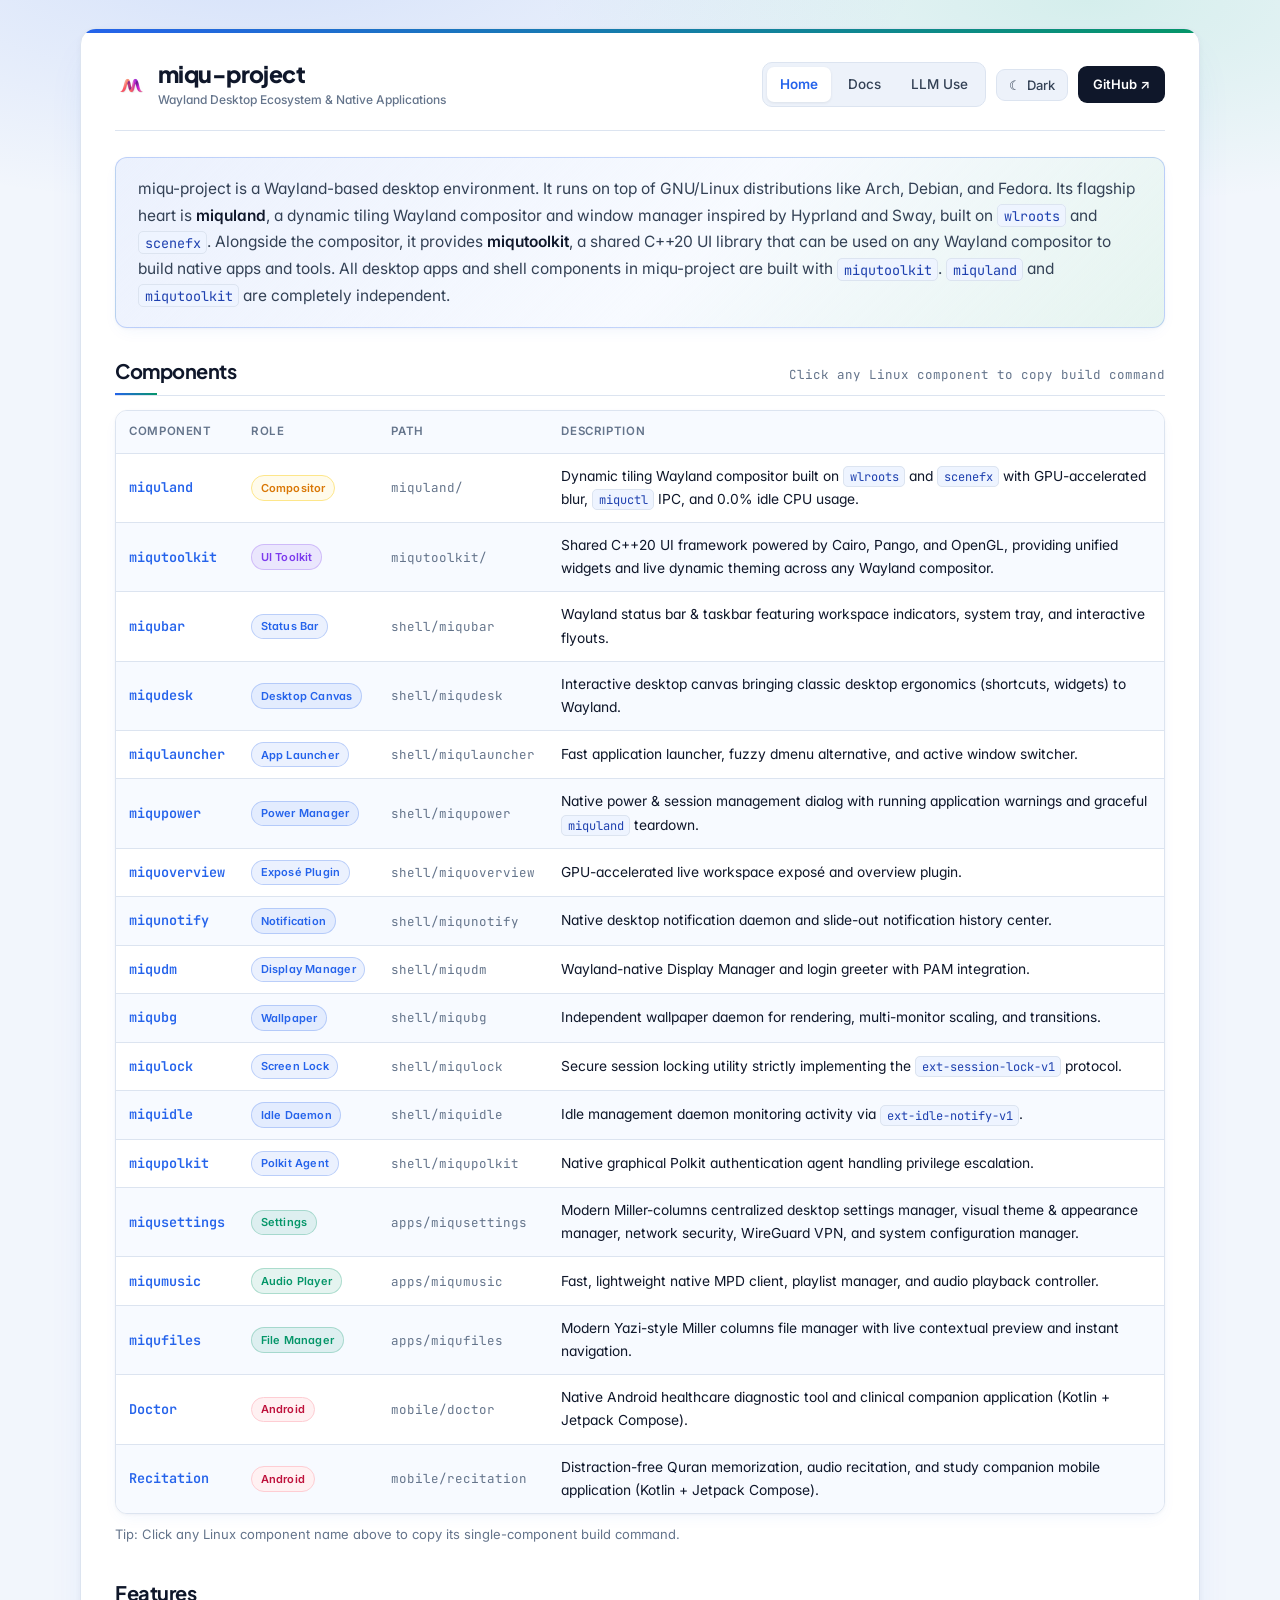
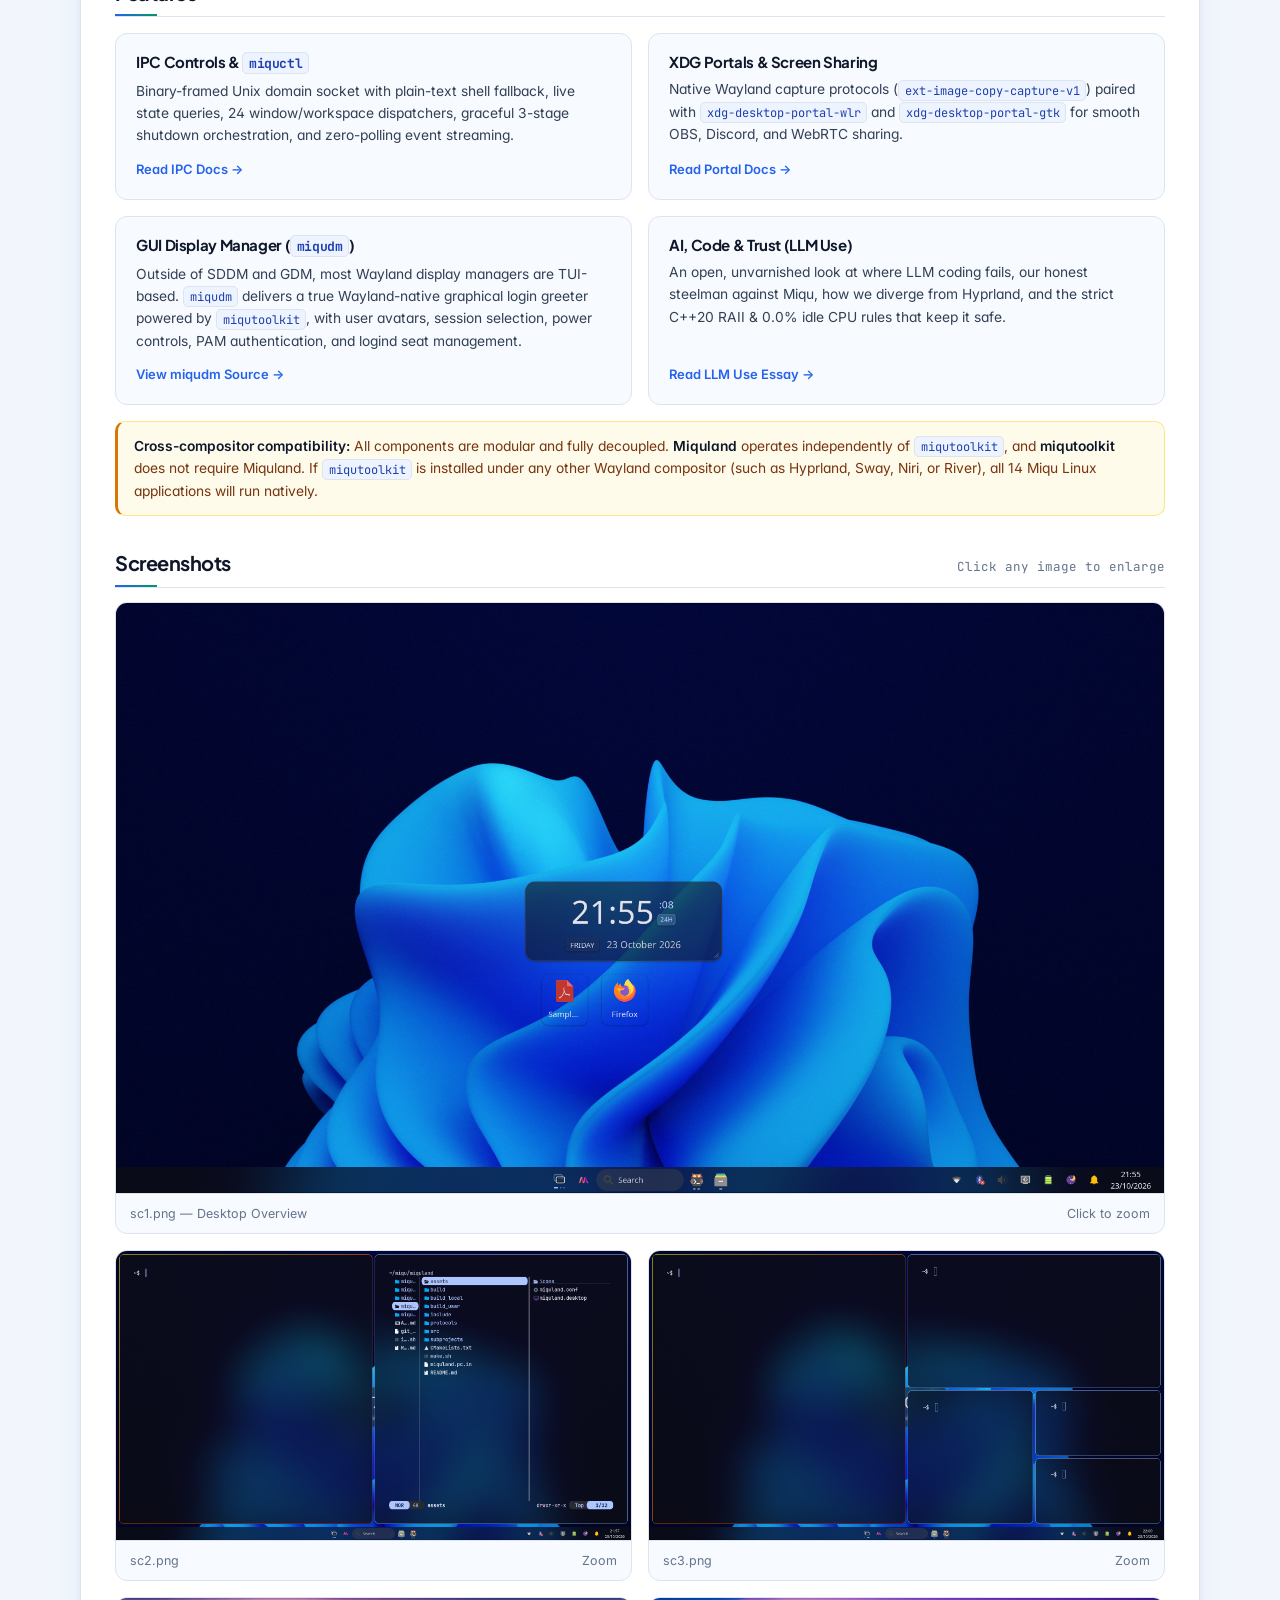
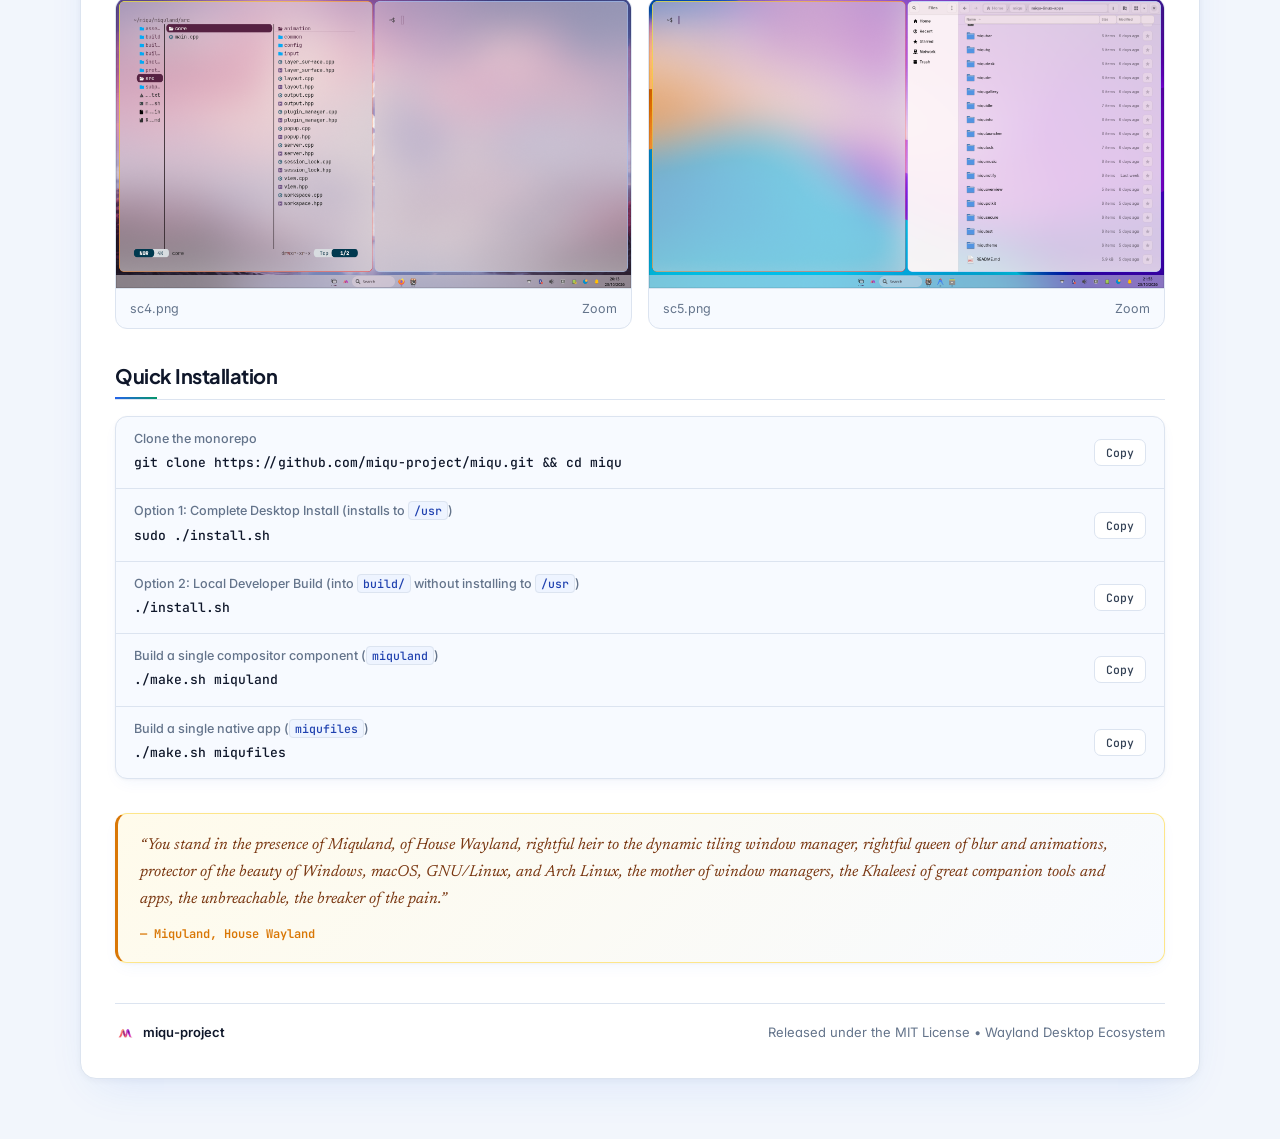
==== commit 0fd8a301: "feat(website): highlight miqudm GUI display manager in Features" ====
--- a/index.html
+++ b/index.html
@@ -230,6 +230,14 @@
 
             <div class="feature-card">
               <div>
+                <h3>GUI Display Manager (<code>miqudm</code>)</h3>
+                <p>Outside of SDDM and GDM, most Wayland display managers are TUI-based. <code>miqudm</code> delivers a true Wayland-native graphical login greeter powered by <code>miqutoolkit</code>, with user avatars, session selection, power controls, PAM authentication, and logind seat management.</p>
+              </div>
+              <a href="https://github.com/miqu-project/miqu/tree/main/shell/miqudm" target="_blank" rel="noopener noreferrer" class="feature-link">View miqudm Source &#8594;</a>
+            </div>
+
+            <div class="feature-card">
+              <div>
                 <h3>AI, Code &amp; Trust (LLM Use)</h3>
                 <p>An open, unvarnished look at where LLM coding fails, our honest steelman against Miqu, how we diverge from Hyprland, and the strict C++20 RAII &amp; 0.0% idle CPU rules that keep it safe.</p>
               </div>
--- a/css/styles.css
+++ b/css/styles.css
@@ -531,7 +531,7 @@
     /* Features Grid */
     .features-grid {
       display: grid;
-      grid-template-columns: repeat(3, minmax(0, 1fr));
+      grid-template-columns: repeat(2, minmax(0, 1fr));
       gap: 16px;
     }
 
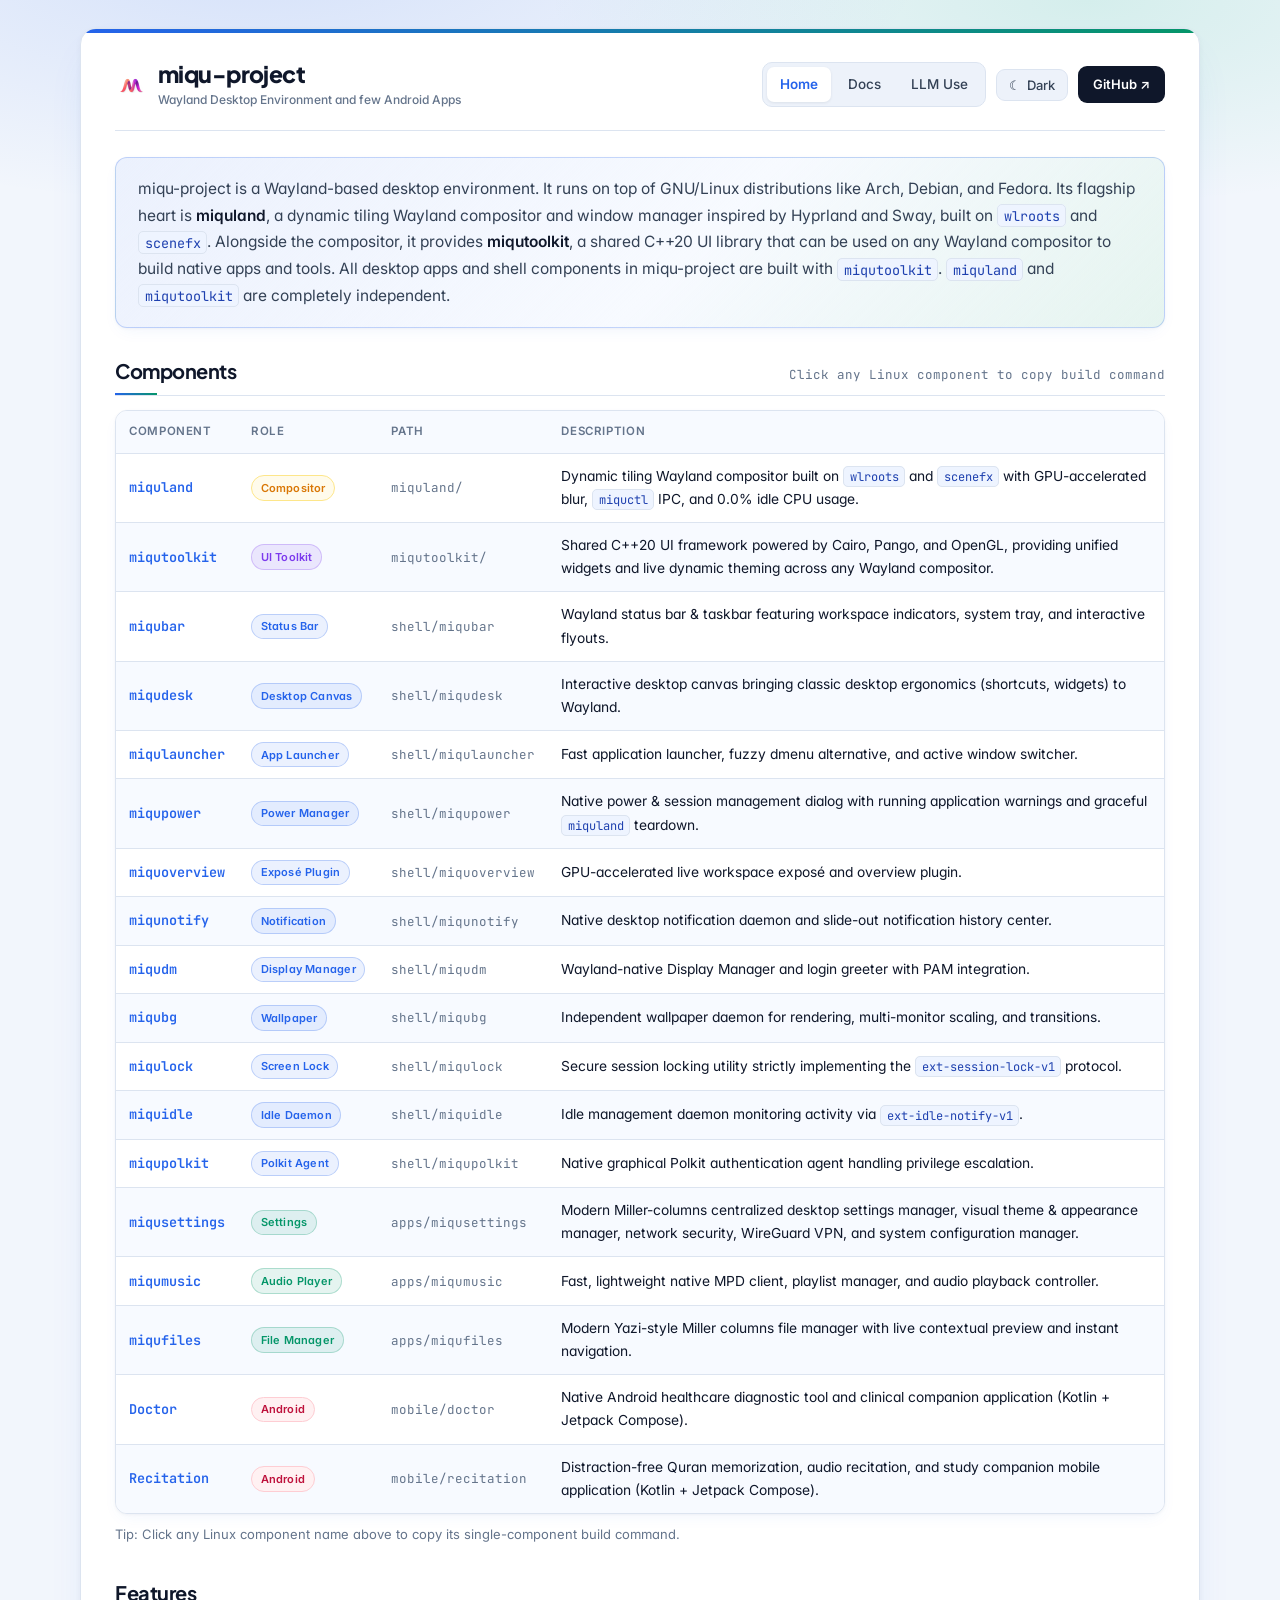
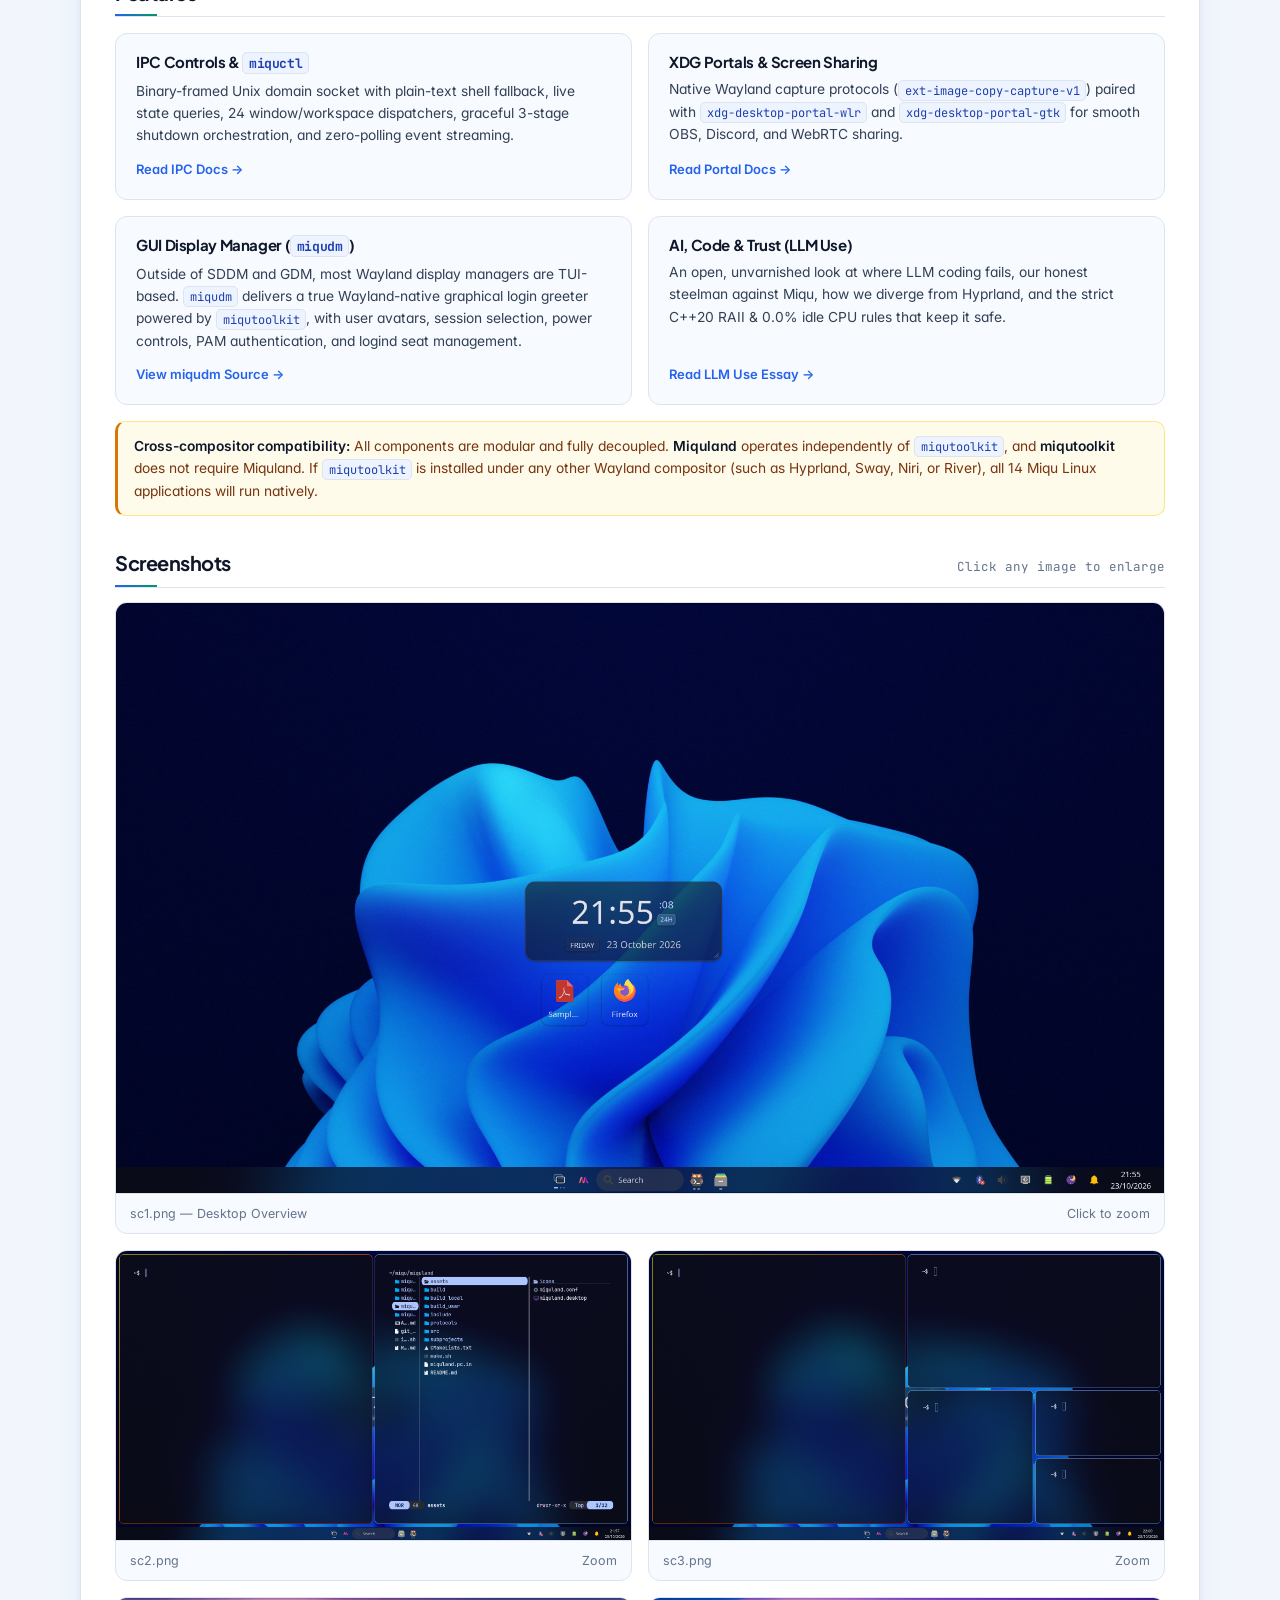
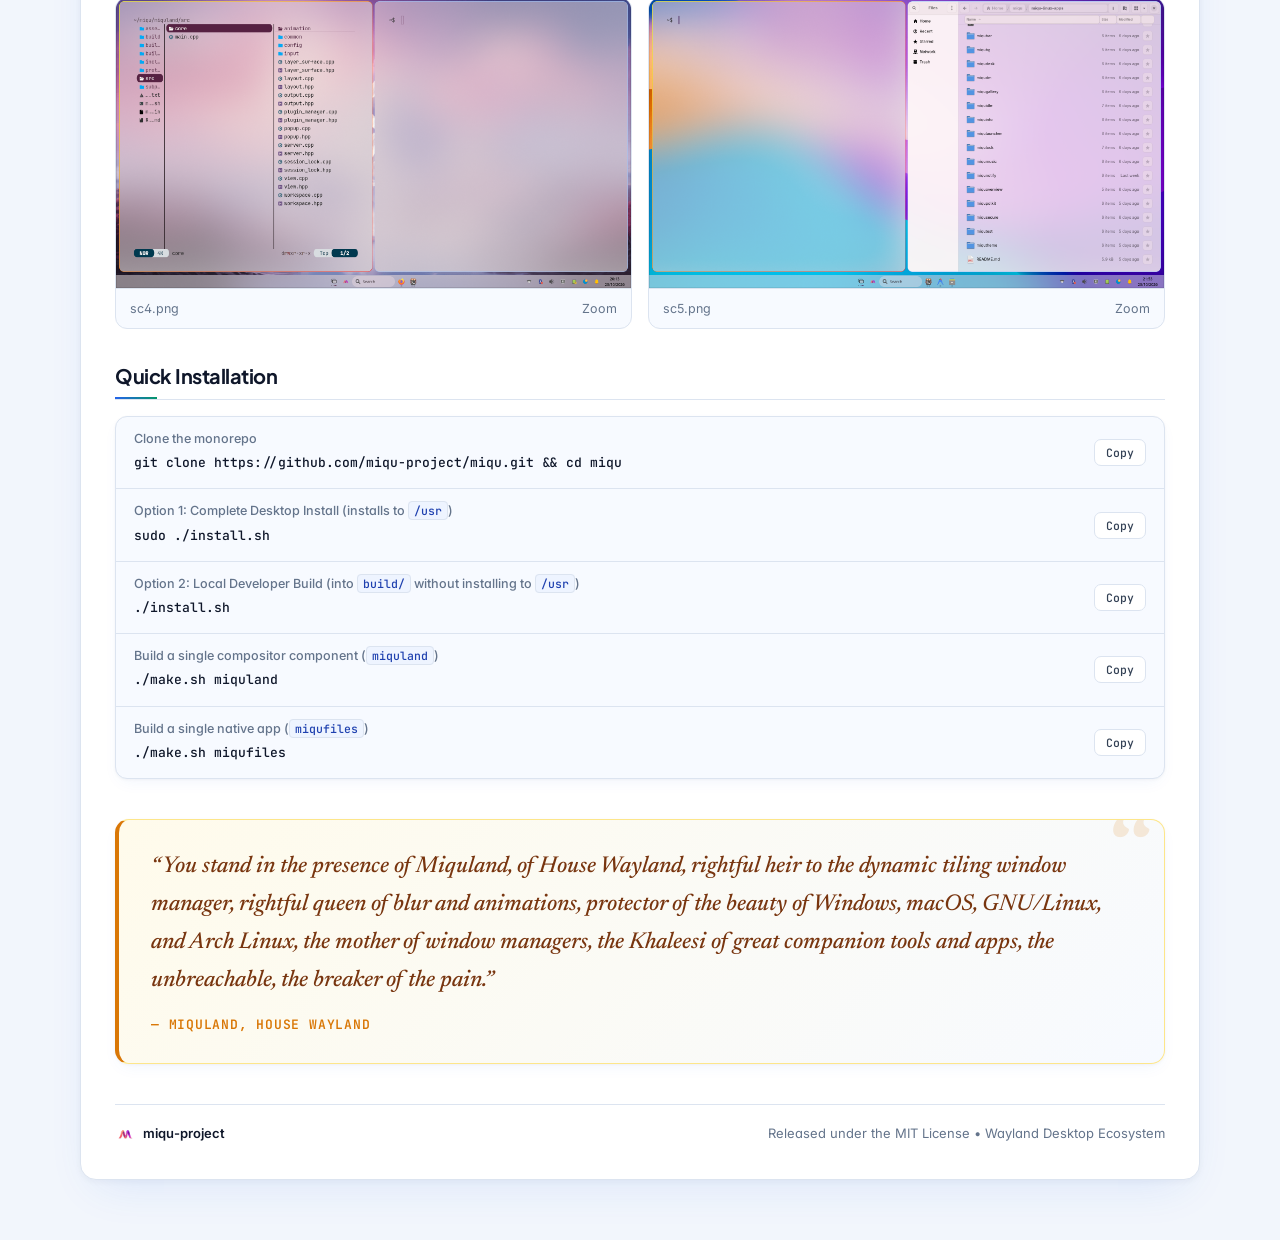
==== commit b1964f9d: "docs(website): update brand subtitle to Wayland Desktop Environment and few Android Apps" ====
--- a/index.html
+++ b/index.html
@@ -3,21 +3,21 @@
 <head>
   <meta charset="UTF-8" />
   <meta name="viewport" content="width=device-width, initial-scale=1.0" />
-  <title>miqu-project — Wayland Desktop Ecosystem &amp; Native Applications</title>
+  <title>miqu-project — Wayland Desktop Environment and few Android Apps</title>
   <link rel="icon" type="image/png" href="assets/logo.png" />
   <meta name="description" content="A cohesive, high-performance Wayland desktop ecosystem: miquland compositor, miqutoolkit UI framework, 14 native Linux desktop apps, and companion Android apps." />
 
   <!-- Open Graph / Facebook -->
   <meta property="og:type" content="website" />
   <meta property="og:url" content="https://miqu-project.github.io/" />
-  <meta property="og:title" content="miqu-project — Wayland Desktop Ecosystem &amp; Native Applications" />
+  <meta property="og:title" content="miqu-project — Wayland Desktop Environment and few Android Apps" />
   <meta property="og:description" content="A cohesive, high-performance Wayland desktop ecosystem: miquland compositor, miqutoolkit UI framework, 14 native Linux desktop apps, and companion Android apps." />
   <meta property="og:image" content="https://raw.githubusercontent.com/miqu-project/.github/main/assets/logo.png" />
 
   <!-- Twitter -->
   <meta name="twitter:card" content="summary_large_image" />
   <meta name="twitter:url" content="https://miqu-project.github.io/" />
-  <meta name="twitter:title" content="miqu-project — Wayland Desktop Ecosystem &amp; Native Applications" />
+  <meta name="twitter:title" content="miqu-project — Wayland Desktop Environment and few Android Apps" />
   <meta name="twitter:description" content="A cohesive, high-performance Wayland desktop ecosystem: miquland compositor, miqutoolkit UI framework, 14 native Linux desktop apps, and companion Android apps." />
   <meta name="twitter:image" content="https://raw.githubusercontent.com/miqu-project/.github/main/assets/logo.png" />
 
@@ -48,7 +48,7 @@
           <img src="assets/logo.png" alt="miqu-project logo" class="brand-logo" onerror="this.style.display='none'" />
           <div>
             <h1>miqu-project</h1>
-            <span class="brand-sub">Wayland Desktop Ecosystem &amp; Native Applications</span>
+            <span class="brand-sub">Wayland Desktop Environment and few Android Apps</span>
           </div>
         </a>
 
--- a/css/styles.css
+++ b/css/styles.css
@@ -722,29 +722,48 @@
 
     /* Royal Epigraph Quote */
     .royal-quote {
-      margin: 34px 0 0;
-      padding: 18px 22px;
+      position: relative;
+      overflow: hidden;
+      margin: 40px 0 0;
+      padding: 28px 32px;
       background: linear-gradient(135deg, var(--amber-bg) 0%, var(--surface-subtle) 100%);
       border: 1px solid var(--amber-border);
-      border-left: 3px solid var(--amber-accent);
-      border-radius: 12px;
+      border-left: 4px solid var(--amber-accent);
+      border-radius: 14px;
       box-shadow: var(--shadow-card);
       color: var(--amber-text);
       font-family: "Newsreader", Georgia, "Times New Roman", serif;
-      font-size: 16px;
+      font-size: clamp(19px, 2.1vw, 23px);
+      font-weight: 500;
       font-style: italic;
-      line-height: 1.7;
+      line-height: 1.65;
+    }
+
+    .royal-quote::before {
+      content: "\201C";
+      position: absolute;
+      top: -14px;
+      right: 18px;
+      font-family: "Newsreader", Georgia, serif;
+      font-size: 110px;
+      line-height: 1;
+      color: var(--amber-accent);
+      opacity: 0.14;
+      pointer-events: none;
+      user-select: none;
     }
 
     .royal-quote footer {
-      margin: 10px 0 0;
+      margin: 14px 0 0;
       padding: 0;
       border: none;
       display: block;
       font-style: normal;
       font-family: "JetBrains Mono", ui-monospace, SFMono-Regular, Menlo, monospace;
-      font-size: 12px;
-      font-weight: 600;
+      font-size: 13px;
+      font-weight: 600;
+      letter-spacing: 0.06em;
+      text-transform: uppercase;
       color: var(--amber-accent);
     }
 
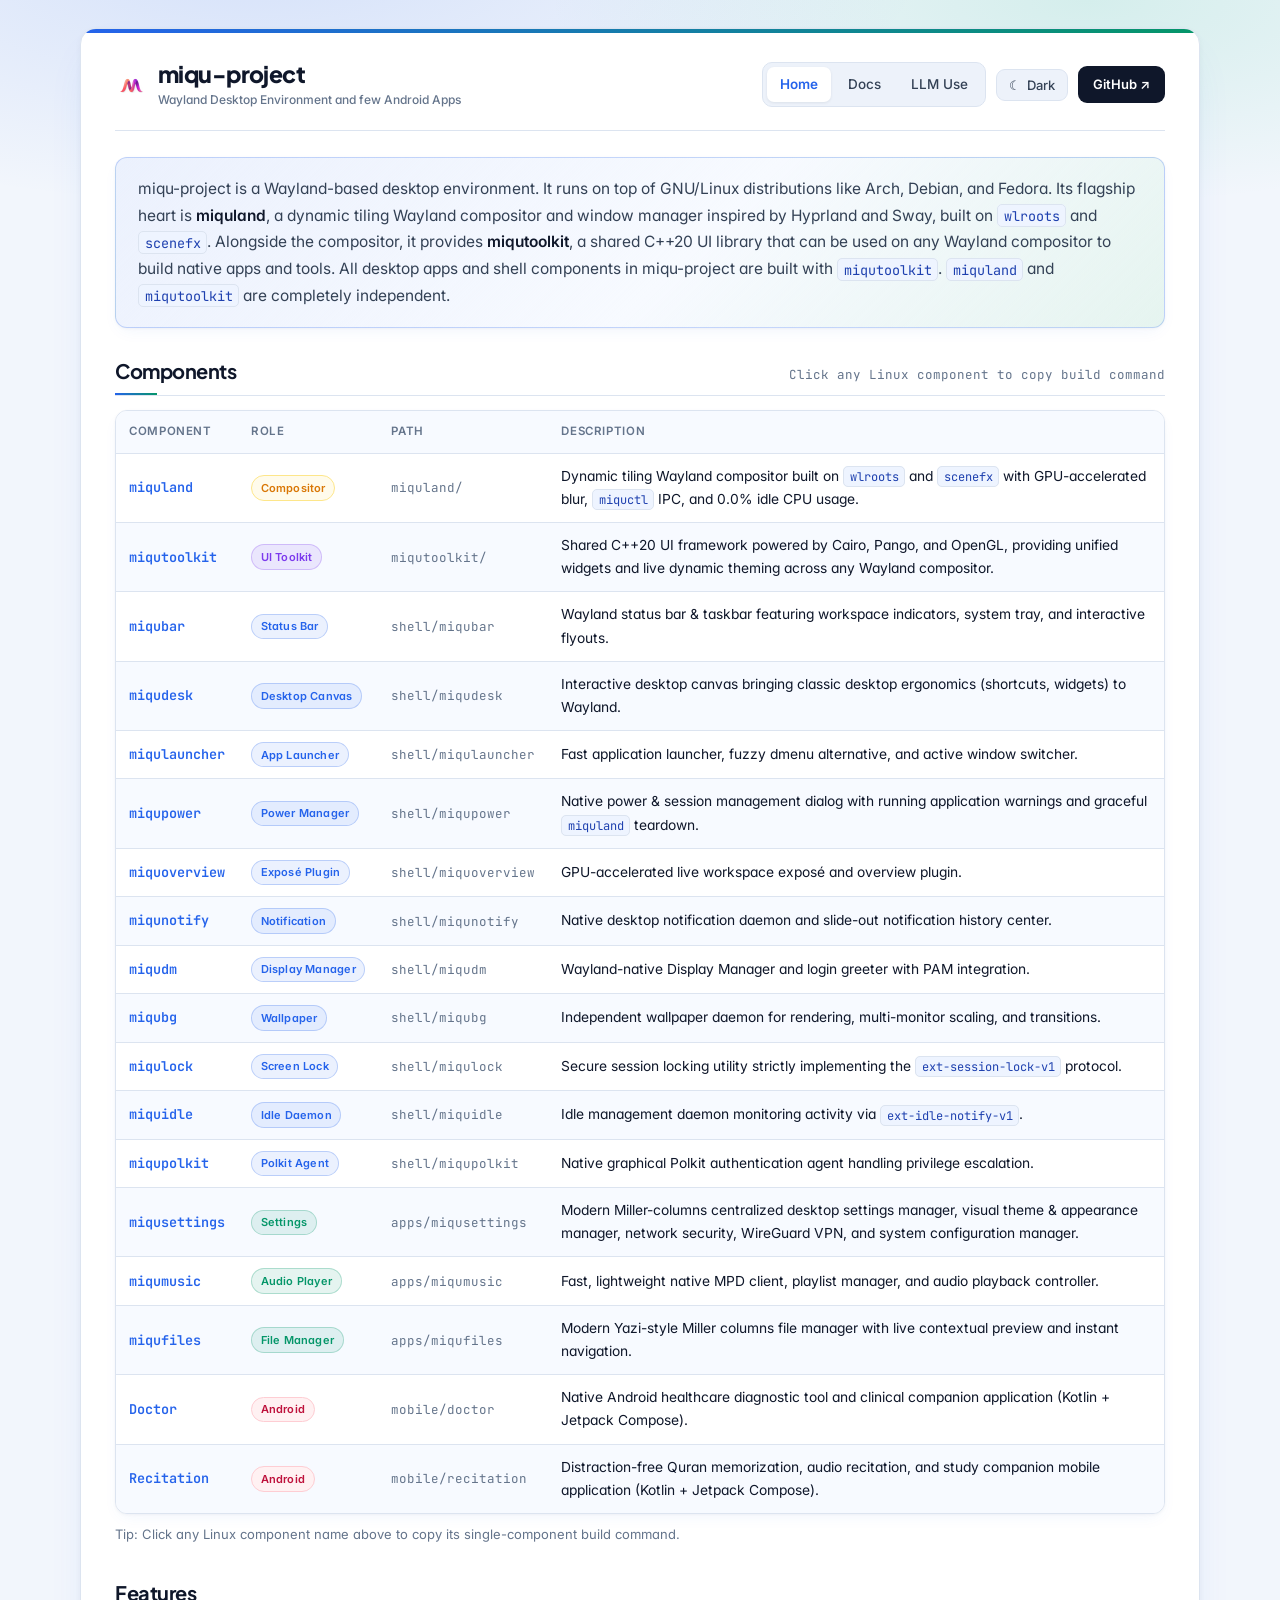
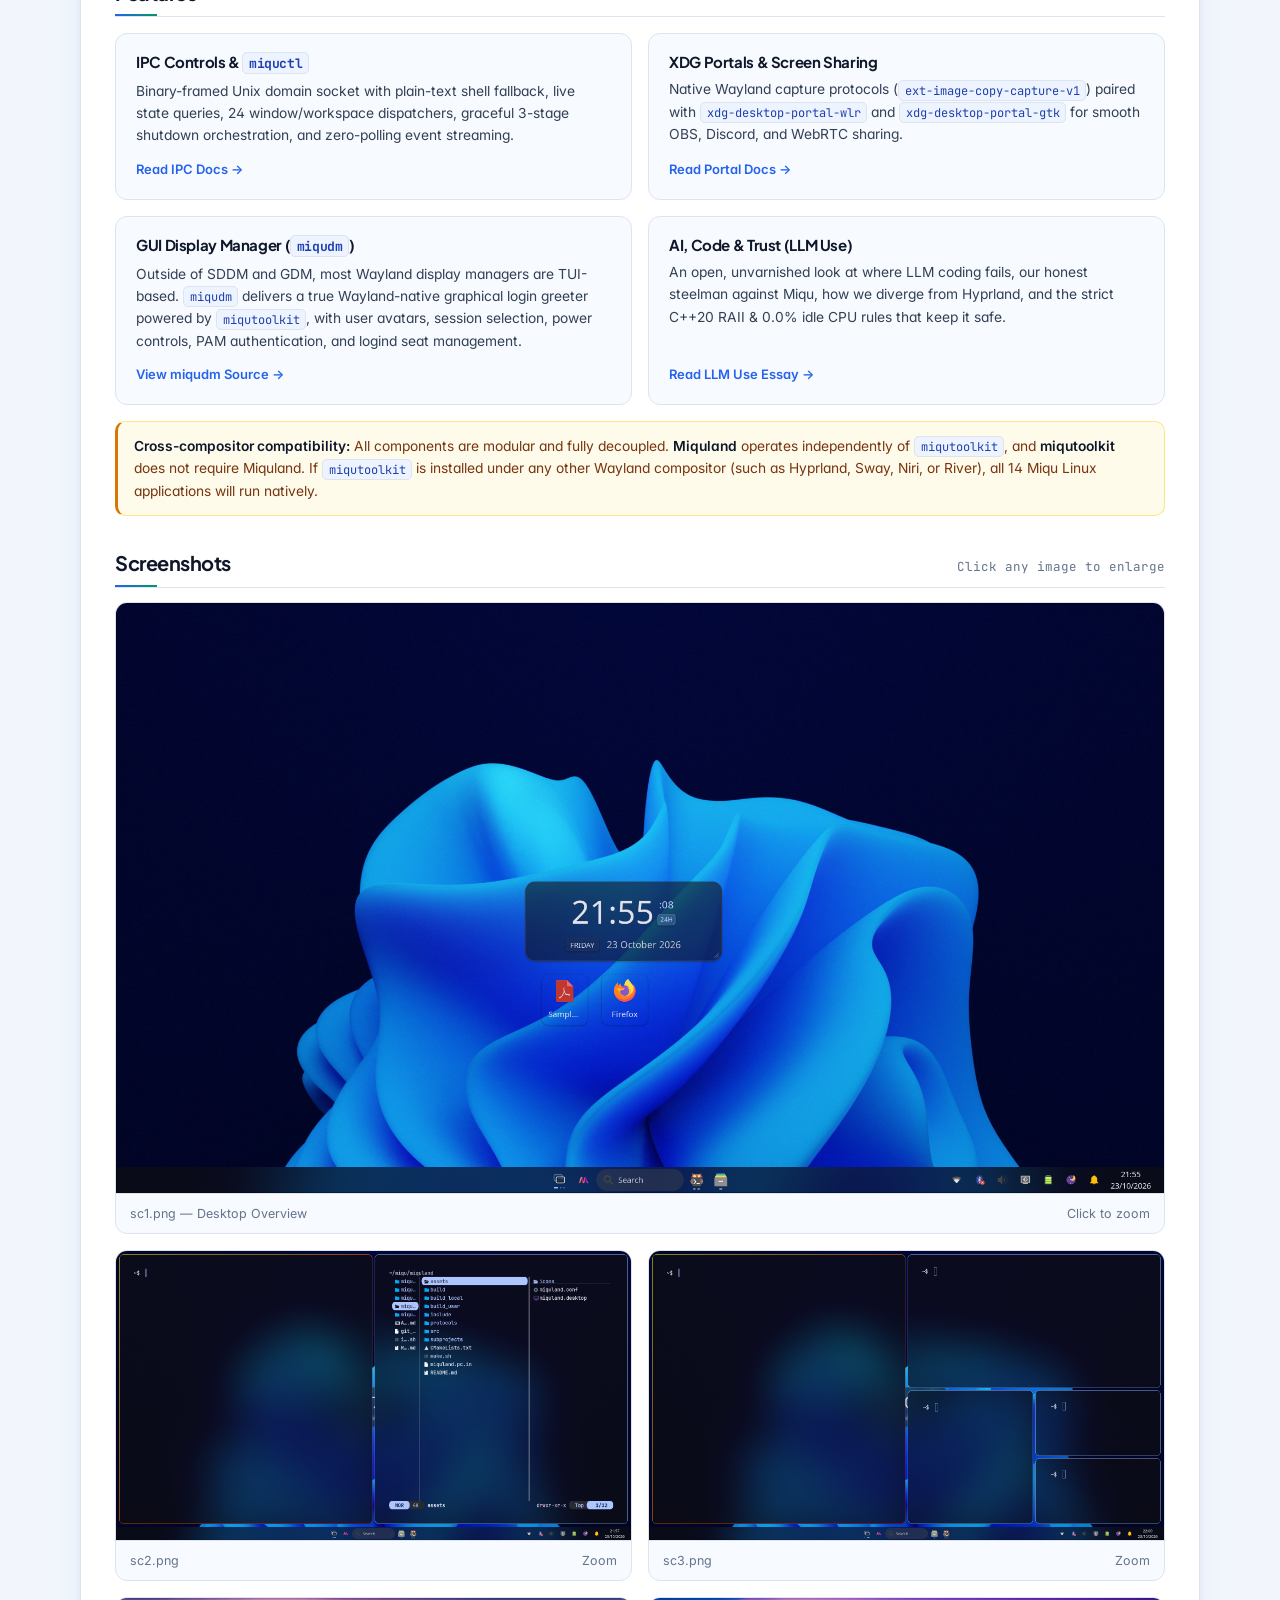
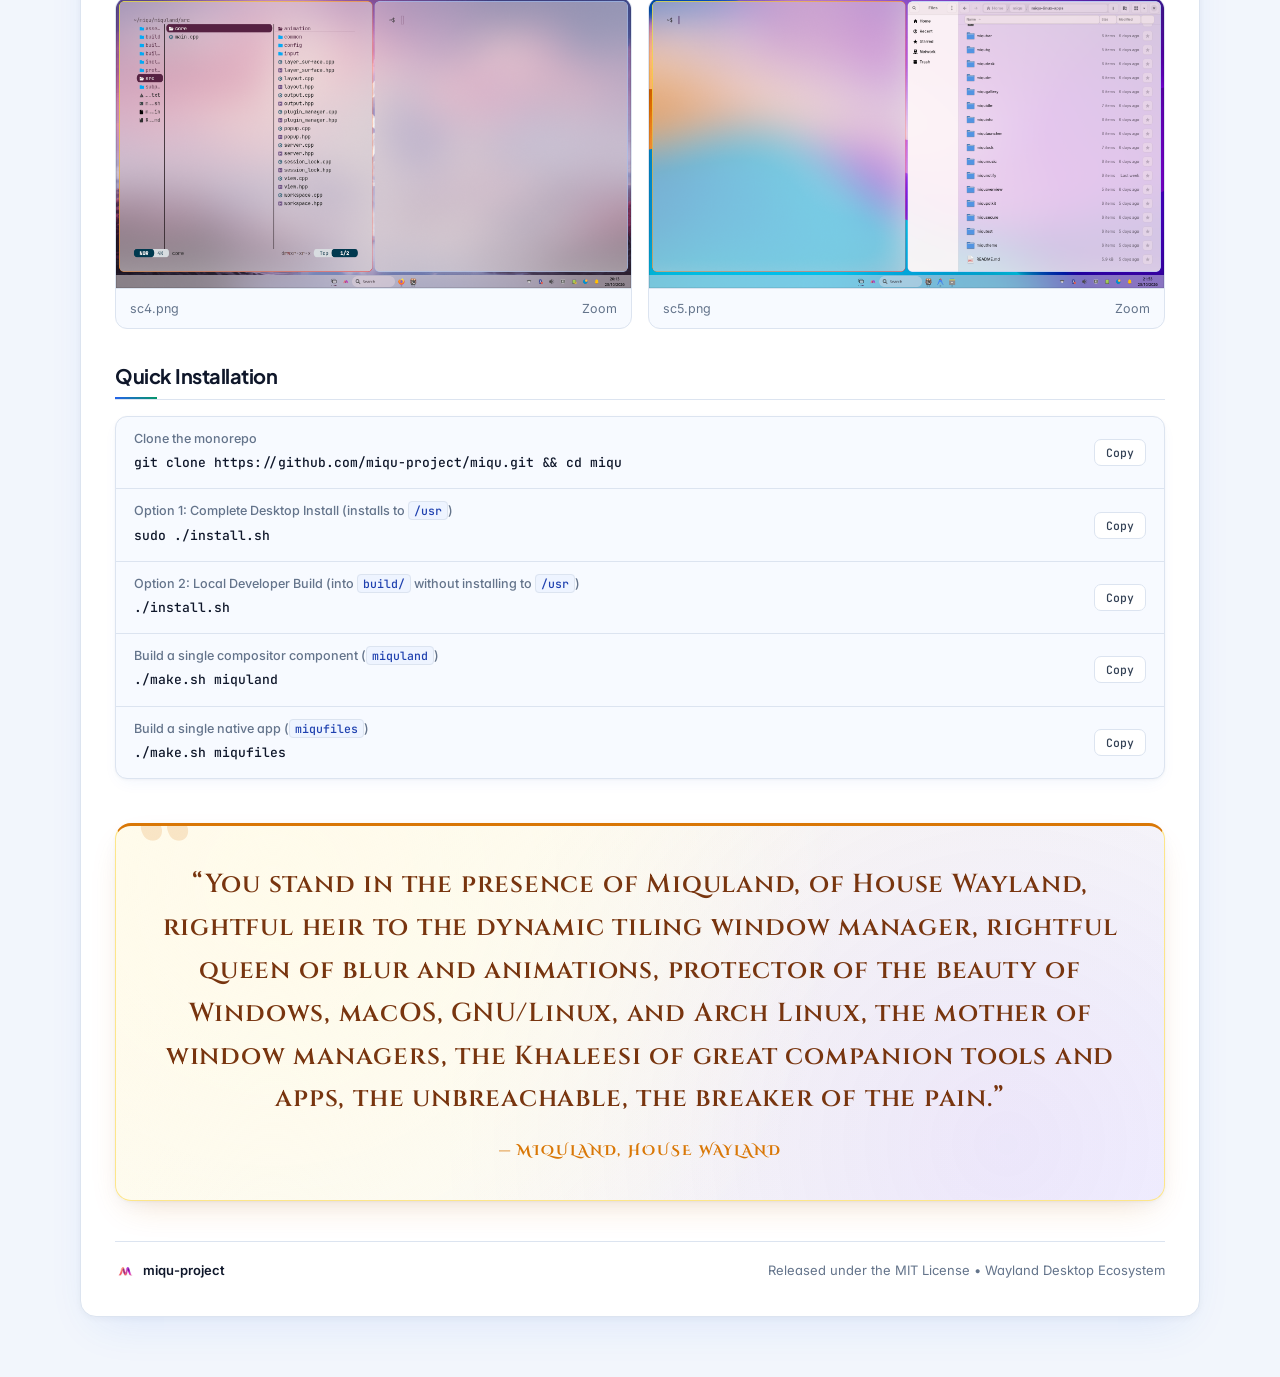
==== commit 03e71256: "style(website): use Cinzel / Cinzel Decorative font for royal quote" ====
--- a/index.html
+++ b/index.html
@@ -27,7 +27,7 @@
   <!-- Modern Typography: Plus Jakarta Sans, Inter, JetBrains Mono & Newsreader -->
   <link rel="preconnect" href="https://fonts.googleapis.com" />
   <link rel="preconnect" href="https://fonts.gstatic.com" crossorigin />
-  <link href="https://fonts.googleapis.com/css2?family=Inter:wght@400;500;600;700&family=JetBrains+Mono:wght@400;500;600&family=Newsreader:ital,opsz,wght@1,6..72,400;1,6..72,500&family=Plus+Jakarta+Sans:wght@600;700;800&display=swap" rel="stylesheet" />
+  <link href="https://fonts.googleapis.com/css2?family=Cinzel+Decorative:wght@700&family=Cinzel:wght@500;600;700&family=Inter:wght@400;500;600;700&family=JetBrains+Mono:wght@400;500;600&family=Newsreader:ital,opsz,wght@1,6..72,400;1,6..72,500&family=Plus+Jakarta+Sans:wght@600;700;800&display=swap" rel="stylesheet" />
 
   <!-- Shared Stylesheet -->
   <link rel="stylesheet" href="css/styles.css" />
--- a/css/styles.css
+++ b/css/styles.css
@@ -724,45 +724,50 @@
     .royal-quote {
       position: relative;
       overflow: hidden;
-      margin: 40px 0 0;
-      padding: 28px 32px;
-      background: linear-gradient(135deg, var(--amber-bg) 0%, var(--surface-subtle) 100%);
+      margin: 44px 0 0;
+      padding: 38px 42px;
+      text-align: center;
+      background:
+        radial-gradient(circle at 15% 15%, var(--amber-bg), transparent 60%),
+        radial-gradient(circle at 85% 85%, var(--purple-soft), transparent 60%),
+        linear-gradient(135deg, var(--amber-bg) 0%, var(--surface-subtle) 100%);
       border: 1px solid var(--amber-border);
-      border-left: 4px solid var(--amber-accent);
-      border-radius: 14px;
-      box-shadow: var(--shadow-card);
+      border-top: 3px solid var(--amber-accent);
+      border-radius: 16px;
+      box-shadow: var(--shadow-card), 0 14px 36px -14px rgba(217, 119, 6, 0.24);
       color: var(--amber-text);
-      font-family: "Newsreader", Georgia, "Times New Roman", serif;
-      font-size: clamp(19px, 2.1vw, 23px);
-      font-weight: 500;
-      font-style: italic;
+      font-family: "Cinzel", "Newsreader", Georgia, "Times New Roman", serif;
+      font-size: clamp(20px, 2.2vw, 26px);
+      font-weight: 600;
+      font-style: normal;
       line-height: 1.65;
+      letter-spacing: 0.03em;
     }
 
     .royal-quote::before {
       content: "\201C";
       position: absolute;
-      top: -14px;
-      right: 18px;
-      font-family: "Newsreader", Georgia, serif;
-      font-size: 110px;
+      top: -18px;
+      left: 20px;
+      font-family: "Cinzel Decorative", "Cinzel", Georgia, serif;
+      font-size: 130px;
       line-height: 1;
       color: var(--amber-accent);
-      opacity: 0.14;
+      opacity: 0.16;
       pointer-events: none;
       user-select: none;
     }
 
     .royal-quote footer {
-      margin: 14px 0 0;
+      margin: 18px 0 0;
       padding: 0;
       border: none;
       display: block;
       font-style: normal;
-      font-family: "JetBrains Mono", ui-monospace, SFMono-Regular, Menlo, monospace;
-      font-size: 13px;
-      font-weight: 600;
-      letter-spacing: 0.06em;
+      font-family: "Cinzel Decorative", "Cinzel", Georgia, serif;
+      font-size: 14px;
+      font-weight: 700;
+      letter-spacing: 0.14em;
       text-transform: uppercase;
       color: var(--amber-accent);
     }
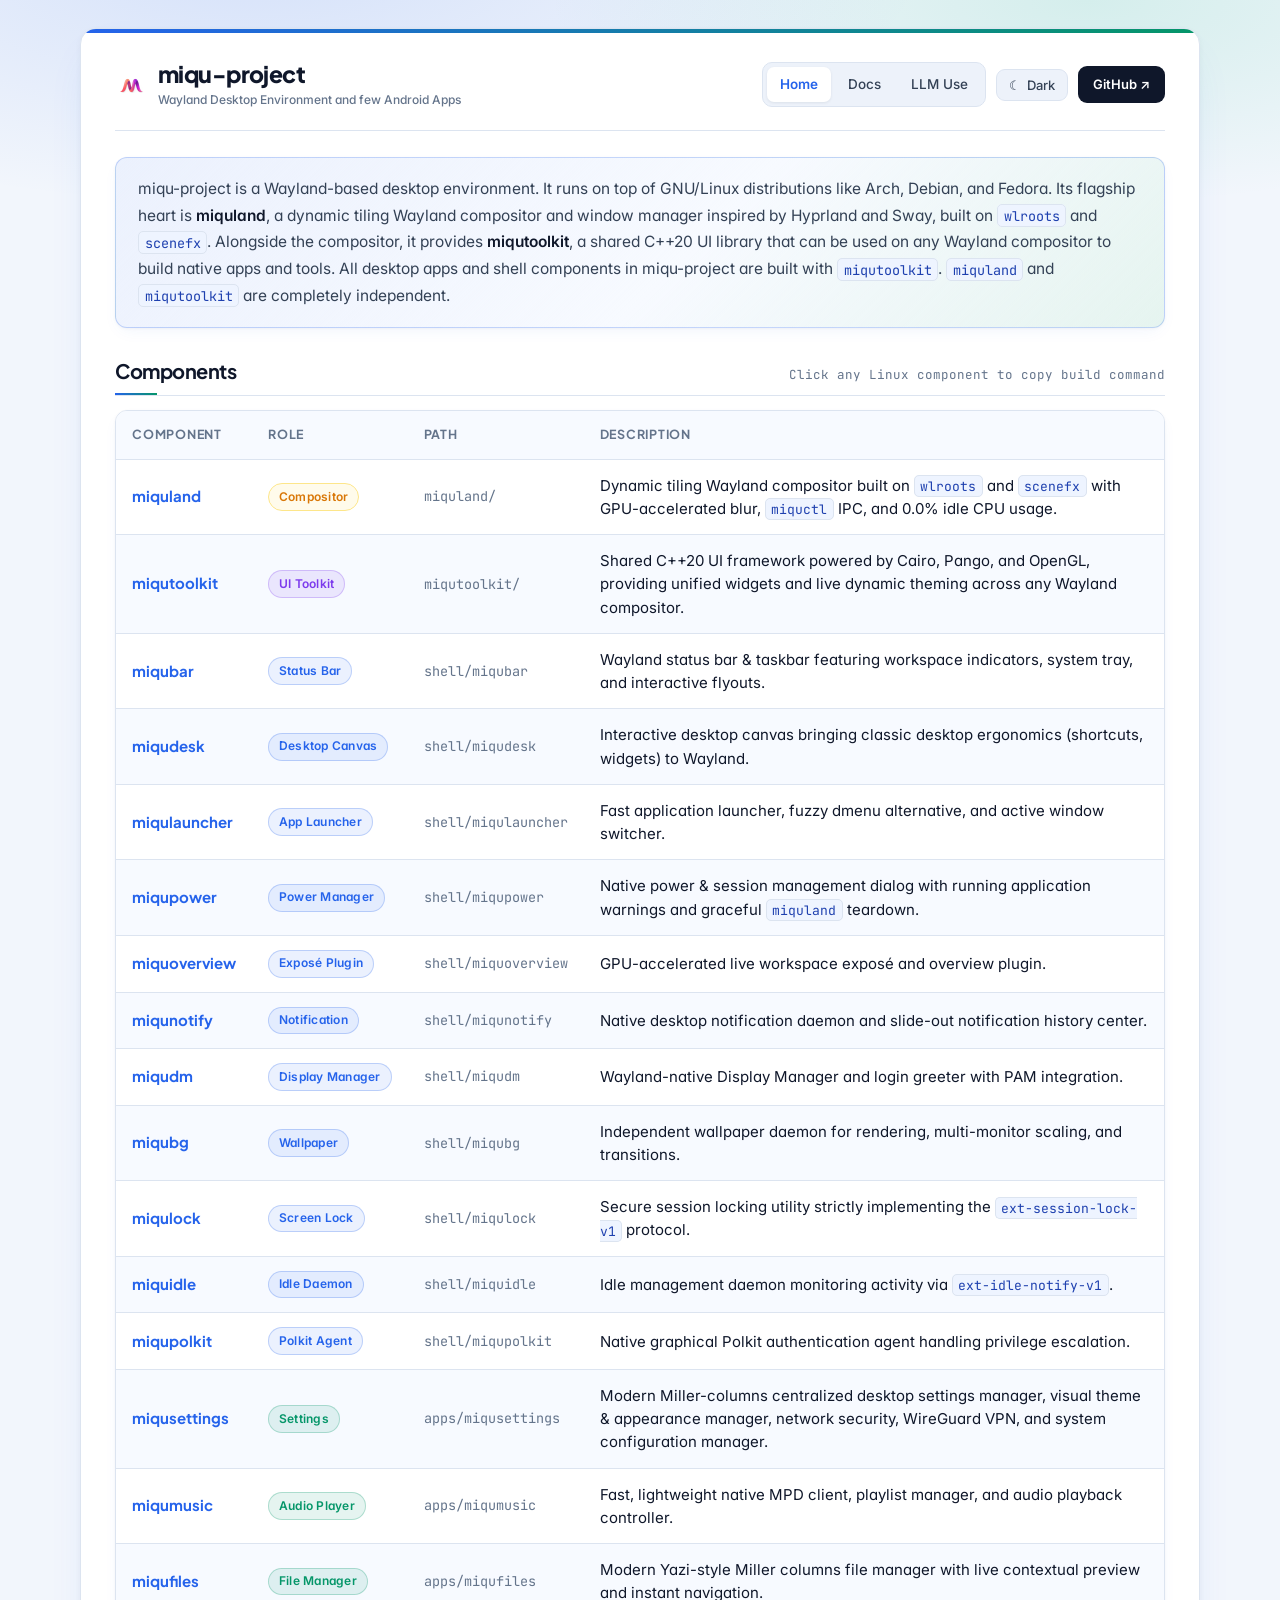
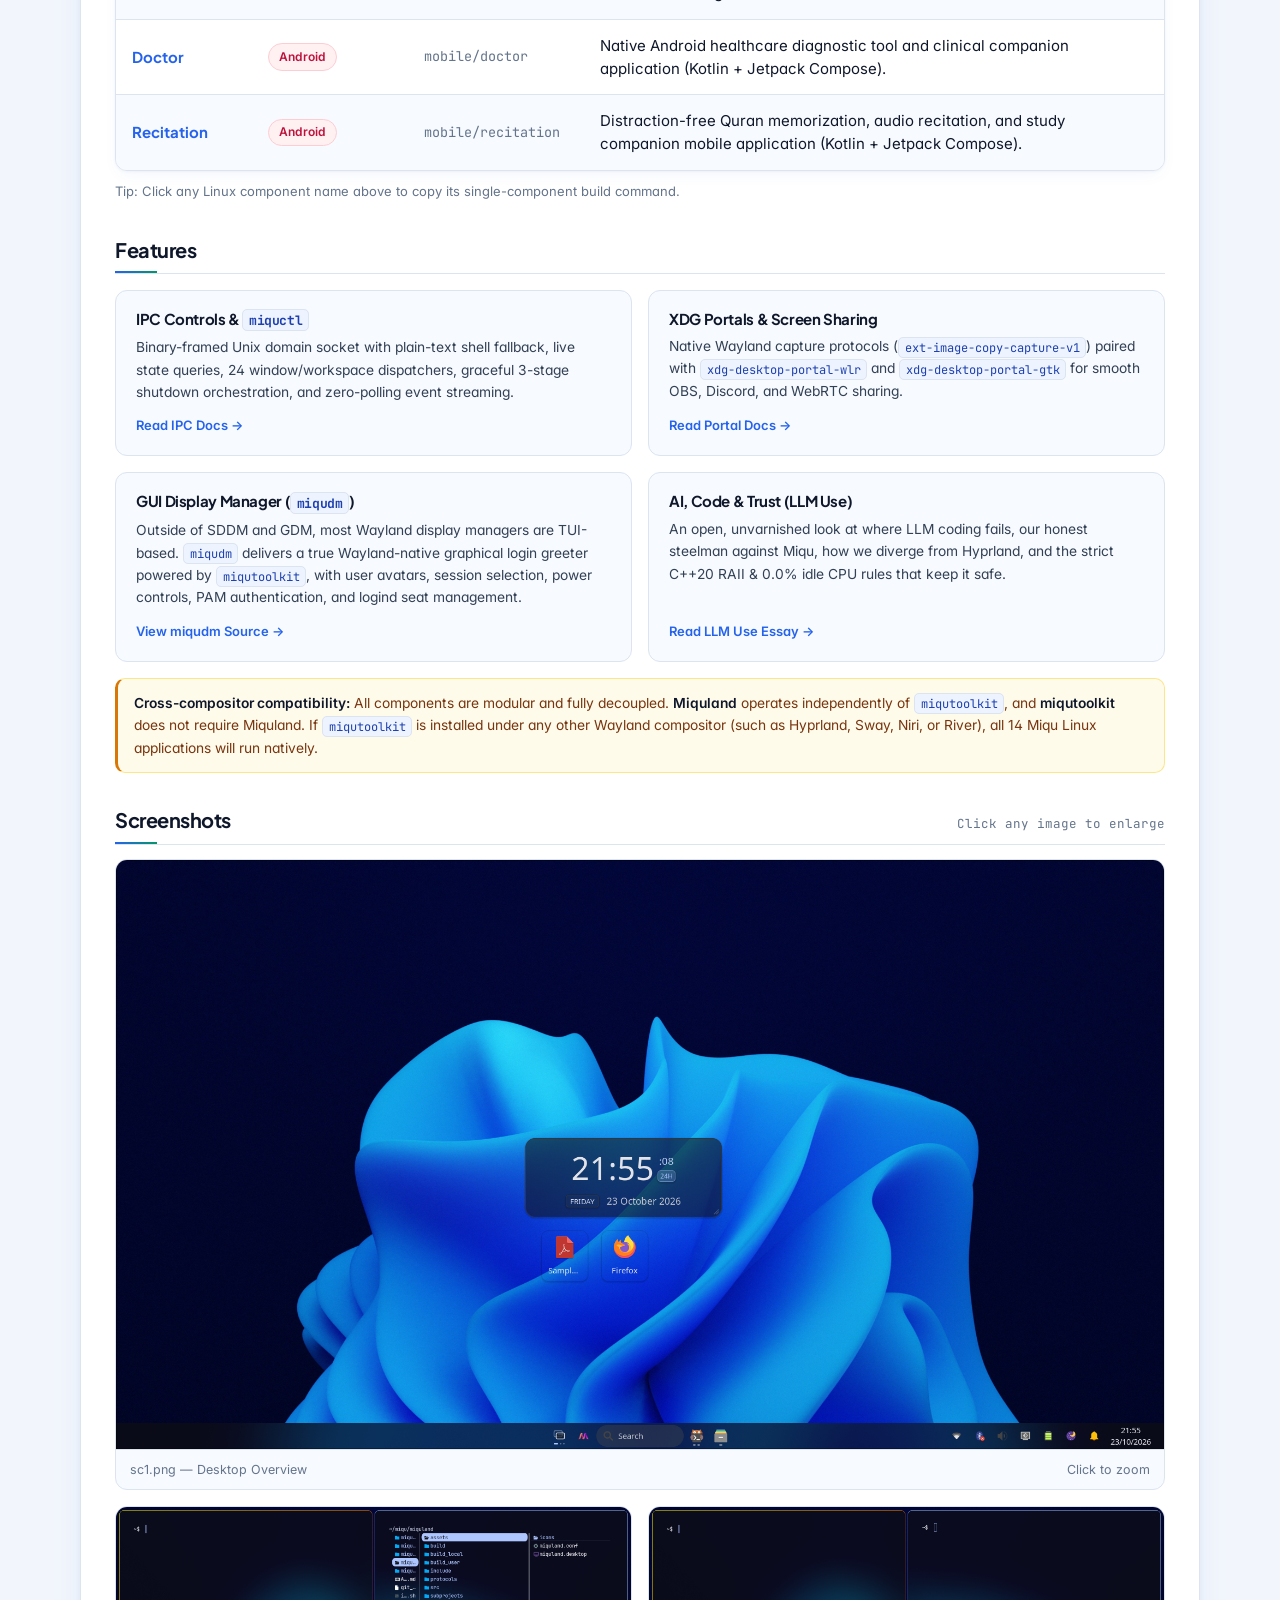
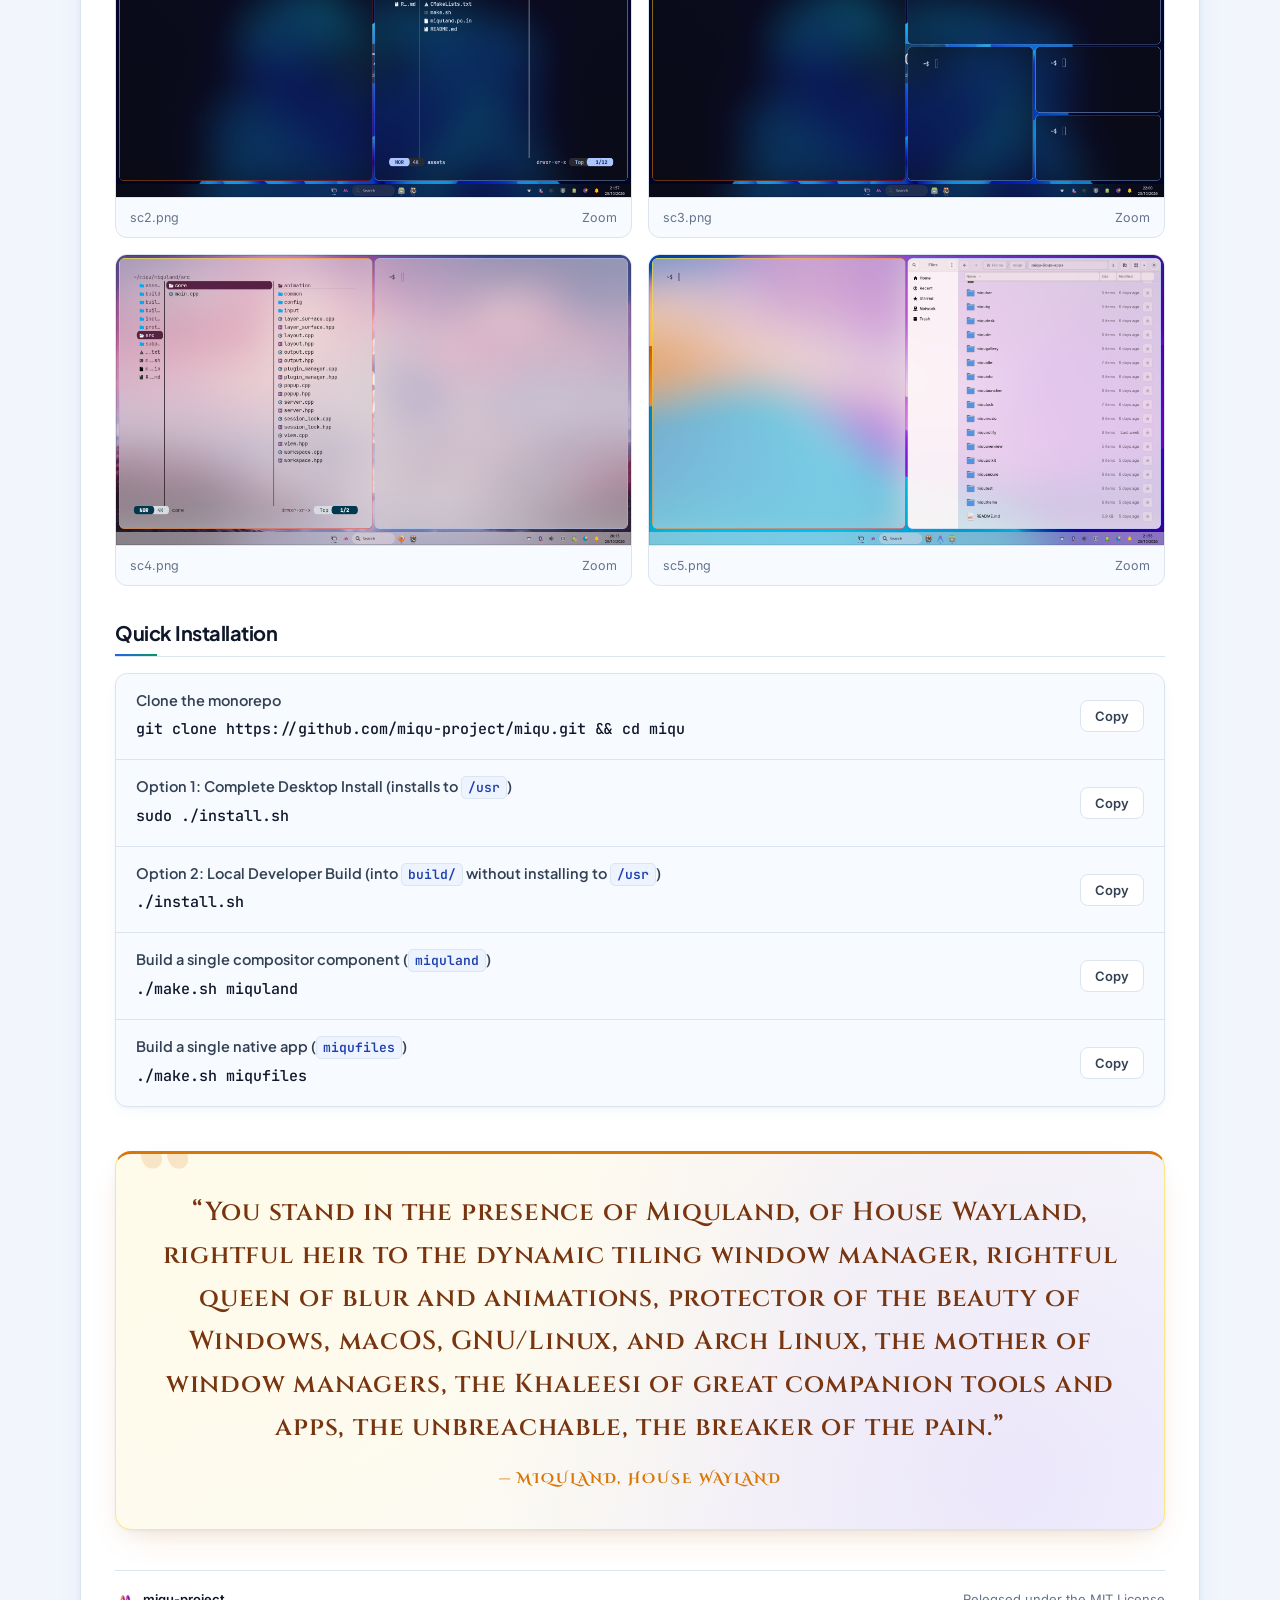
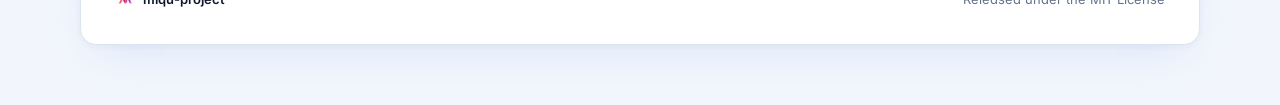
==== commit 4e145e70: "docs(website): remove Wayland Desktop Ecosystem from footer" ====
--- a/index.html
+++ b/index.html
@@ -344,7 +344,7 @@
           <img src="assets/logo.png" alt="" onerror="this.style.display='none'" />
           <span>miqu-project</span>
         </div>
-        <span>Released under the MIT License &bull; Wayland Desktop Ecosystem</span>
+        <span>Released under the MIT License</span>
       </footer>
 
     </div>
--- a/css/styles.css
+++ b/css/styles.css
@@ -407,13 +407,14 @@
     table {
       width: 100%;
       border-collapse: collapse;
-      font-size: 13.8px;
+      font-size: 15px;
+      line-height: 1.55;
       border: none;
     }
 
     th, td {
       text-align: left;
-      padding: 11px 13px;
+      padding: 14px 16px;
       border-bottom: 1px solid var(--border);
       vertical-align: middle;
     }
@@ -425,10 +426,11 @@
     th {
       background: var(--surface-subtle);
       color: var(--text-muted);
-      font-weight: 600;
-      font-size: 11.5px;
+      font-family: "Plus Jakarta Sans", "Inter", system-ui, sans-serif;
+      font-weight: 700;
+      font-size: 12.5px;
       text-transform: uppercase;
-      letter-spacing: 0.055em;
+      letter-spacing: 0.06em;
       border-bottom: 1px solid var(--border);
     }
 
@@ -448,9 +450,9 @@
       background: none;
       border: none;
       padding: 0;
-      font-family: "JetBrains Mono", ui-monospace, SFMono-Regular, Menlo, monospace;
-      font-size: 13.5px;
-      font-weight: 600;
+      font-family: "Plus Jakarta Sans", "Inter", system-ui, sans-serif;
+      font-size: 15px;
+      font-weight: 700;
       color: var(--accent);
       cursor: pointer;
       text-align: left;
@@ -465,25 +467,25 @@
     }
 
     .pkg-link {
-      font-family: "JetBrains Mono", ui-monospace, SFMono-Regular, Menlo, monospace;
-      font-size: 13.5px;
-      font-weight: 600;
+      font-family: "Plus Jakarta Sans", "Inter", system-ui, sans-serif;
+      font-size: 15px;
+      font-weight: 700;
       white-space: nowrap;
     }
 
     .path-cell {
       white-space: nowrap;
       font-family: "JetBrains Mono", ui-monospace, SFMono-Regular, Menlo, monospace;
-      font-size: 12.5px;
+      font-size: 13.5px;
       color: var(--text-muted);
     }
 
     /* Role Badges */
     .role-badge {
       display: inline-block;
-      padding: 2.5px 8.5px;
+      padding: 3.5px 10px;
       border-radius: 999px;
-      font-size: 11px;
+      font-size: 12px;
       font-weight: 600;
       letter-spacing: 0.02em;
       white-space: nowrap;
@@ -646,8 +648,8 @@
       display: flex;
       align-items: center;
       justify-content: space-between;
-      gap: 14px;
-      padding: 13px 18px;
+      gap: 16px;
+      padding: 16px 20px;
       border-bottom: 1px solid var(--border);
     }
 
@@ -662,10 +664,11 @@
 
     .install-label {
       display: block;
-      font-size: 12.6px;
-      font-weight: 500;
-      color: var(--text-muted);
-      margin-bottom: 5px;
+      font-family: "Plus Jakarta Sans", "Inter", system-ui, sans-serif;
+      font-size: 14.5px;
+      font-weight: 600;
+      color: var(--text-secondary);
+      margin-bottom: 6px;
       line-height: 1.45;
     }
 
@@ -674,9 +677,9 @@
       background: var(--code-inline-bg);
       border: 1px solid var(--border);
       color: var(--code-inline-text);
-      padding: 1px 5px;
-      border-radius: 4px;
-      font-size: 11.5px;
+      padding: 2px 6px;
+      border-radius: 5px;
+      font-size: 13px;
     }
 
     .install-cmd > code {
@@ -685,9 +688,10 @@
       border: none;
       padding: 0 0 2px;
       color: var(--text);
-      font-size: 13px;
+      font-family: "JetBrains Mono", ui-monospace, SFMono-Regular, Menlo, monospace;
+      font-size: 15px;
       font-weight: 500;
-      line-height: 1.55;
+      line-height: 1.6;
       white-space: nowrap;
       overflow-x: auto;
       scrollbar-width: thin;
@@ -698,11 +702,11 @@
       flex-shrink: 0;
       background: var(--surface);
       border: 1px solid var(--border);
-      border-radius: 7px;
-      padding: 5px 11px;
-      font-family: "JetBrains Mono", monospace;
-      font-size: 11.5px;
-      font-weight: 500;
+      border-radius: 8px;
+      padding: 7px 14px;
+      font-family: "Inter", system-ui, sans-serif;
+      font-size: 13px;
+      font-weight: 600;
       color: var(--text-secondary);
       cursor: pointer;
       transition: all 0.15s ease;
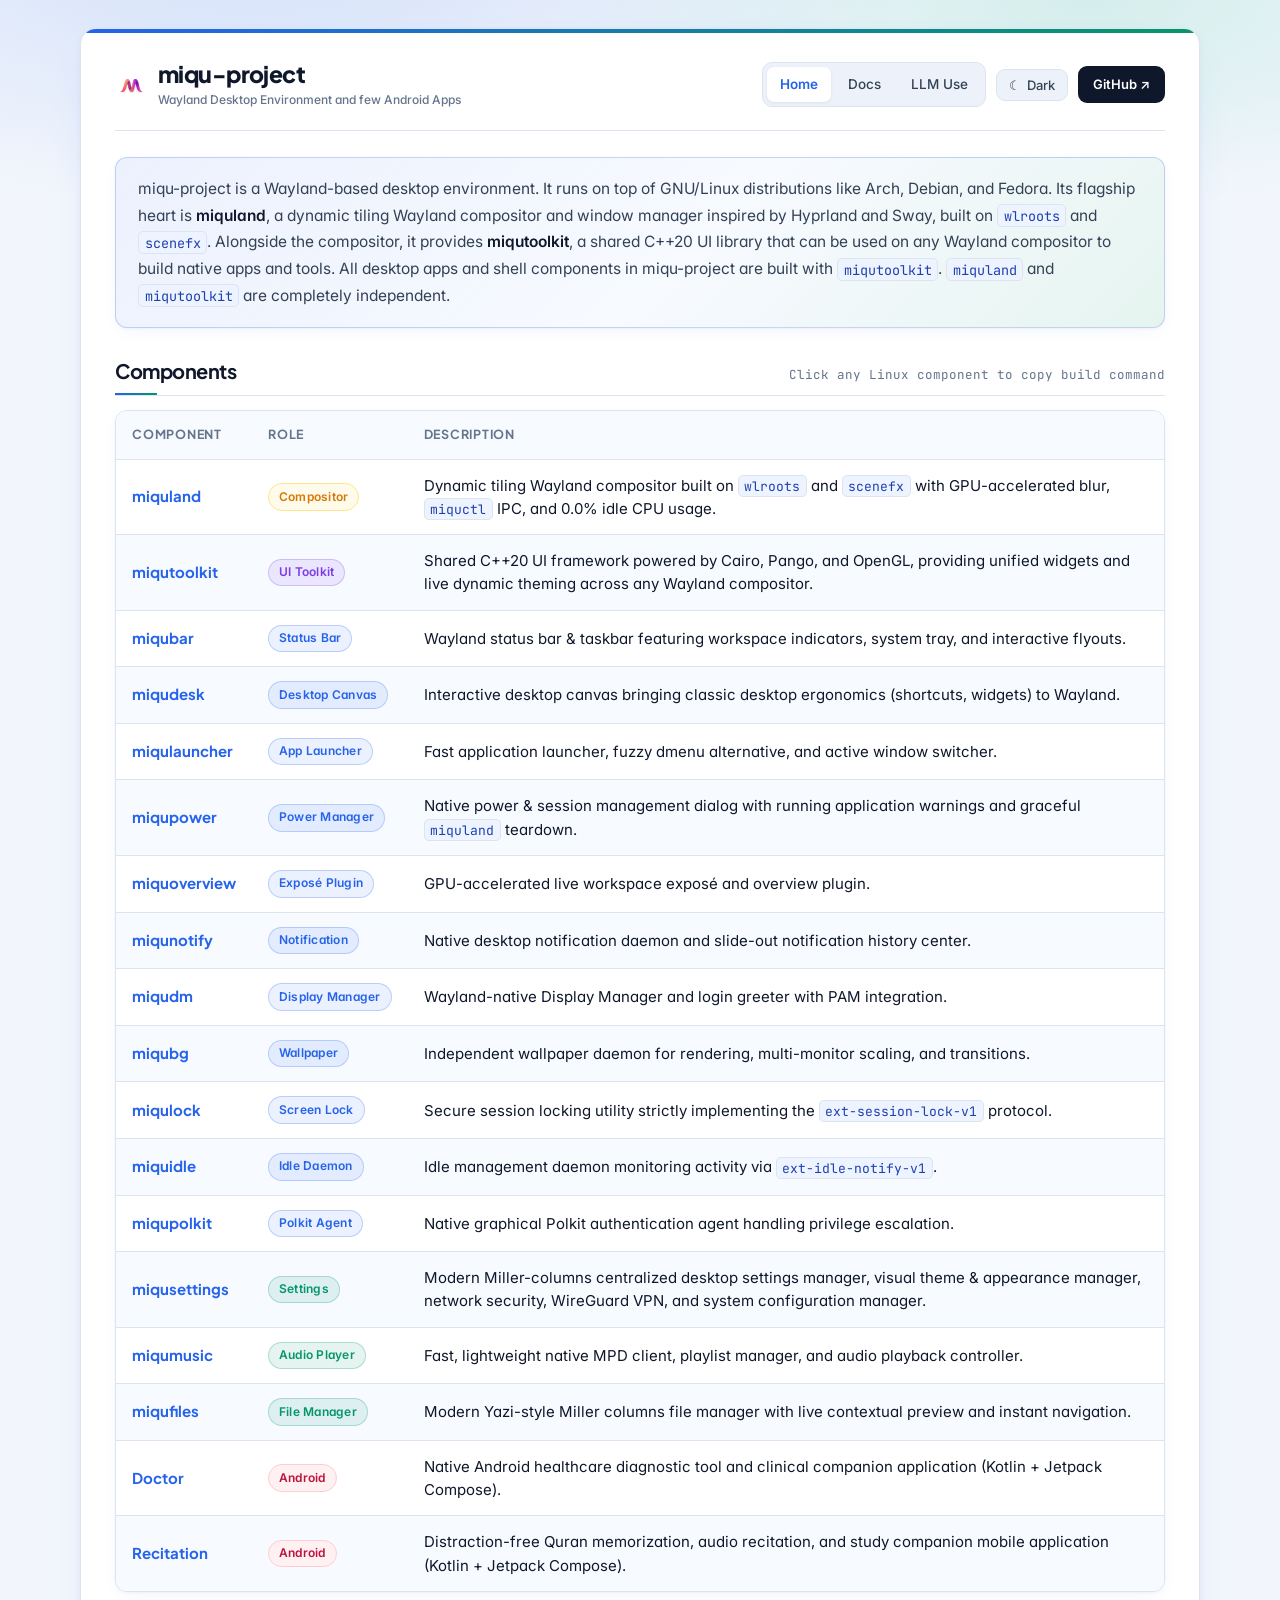
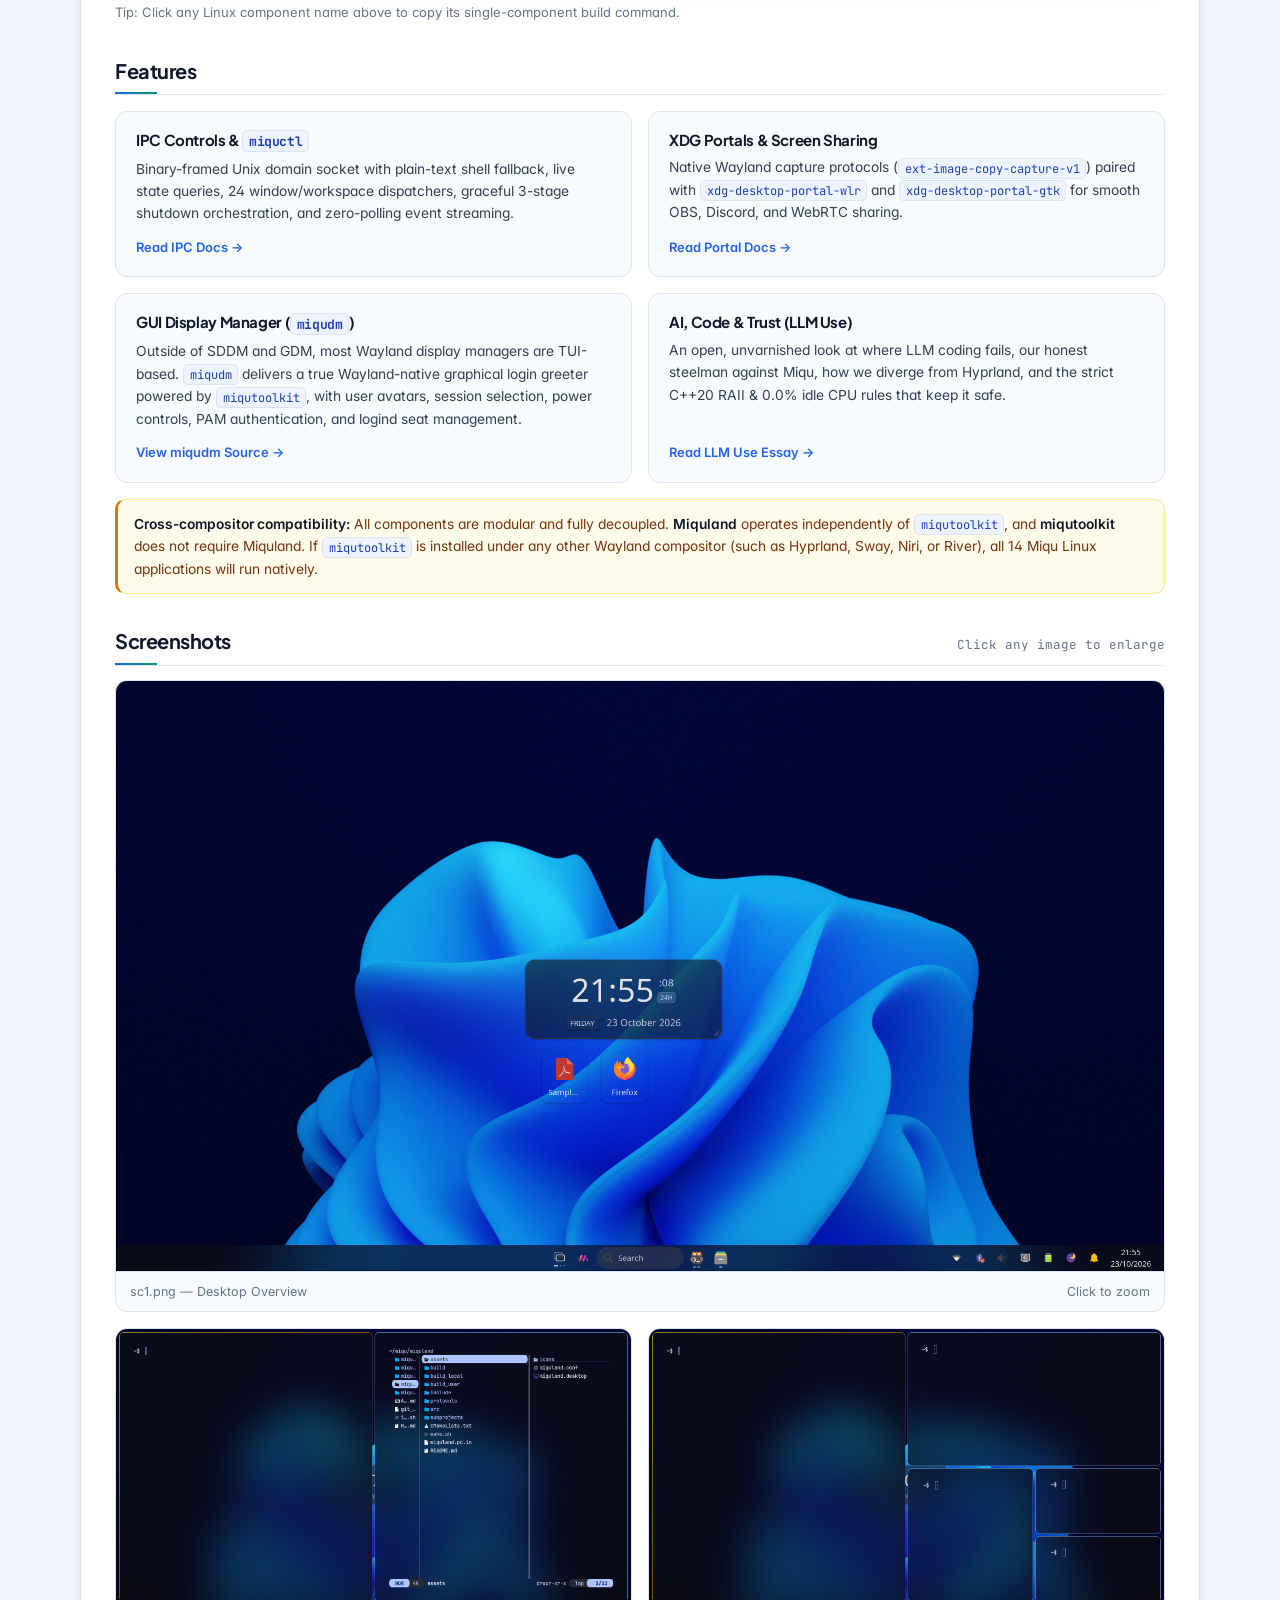
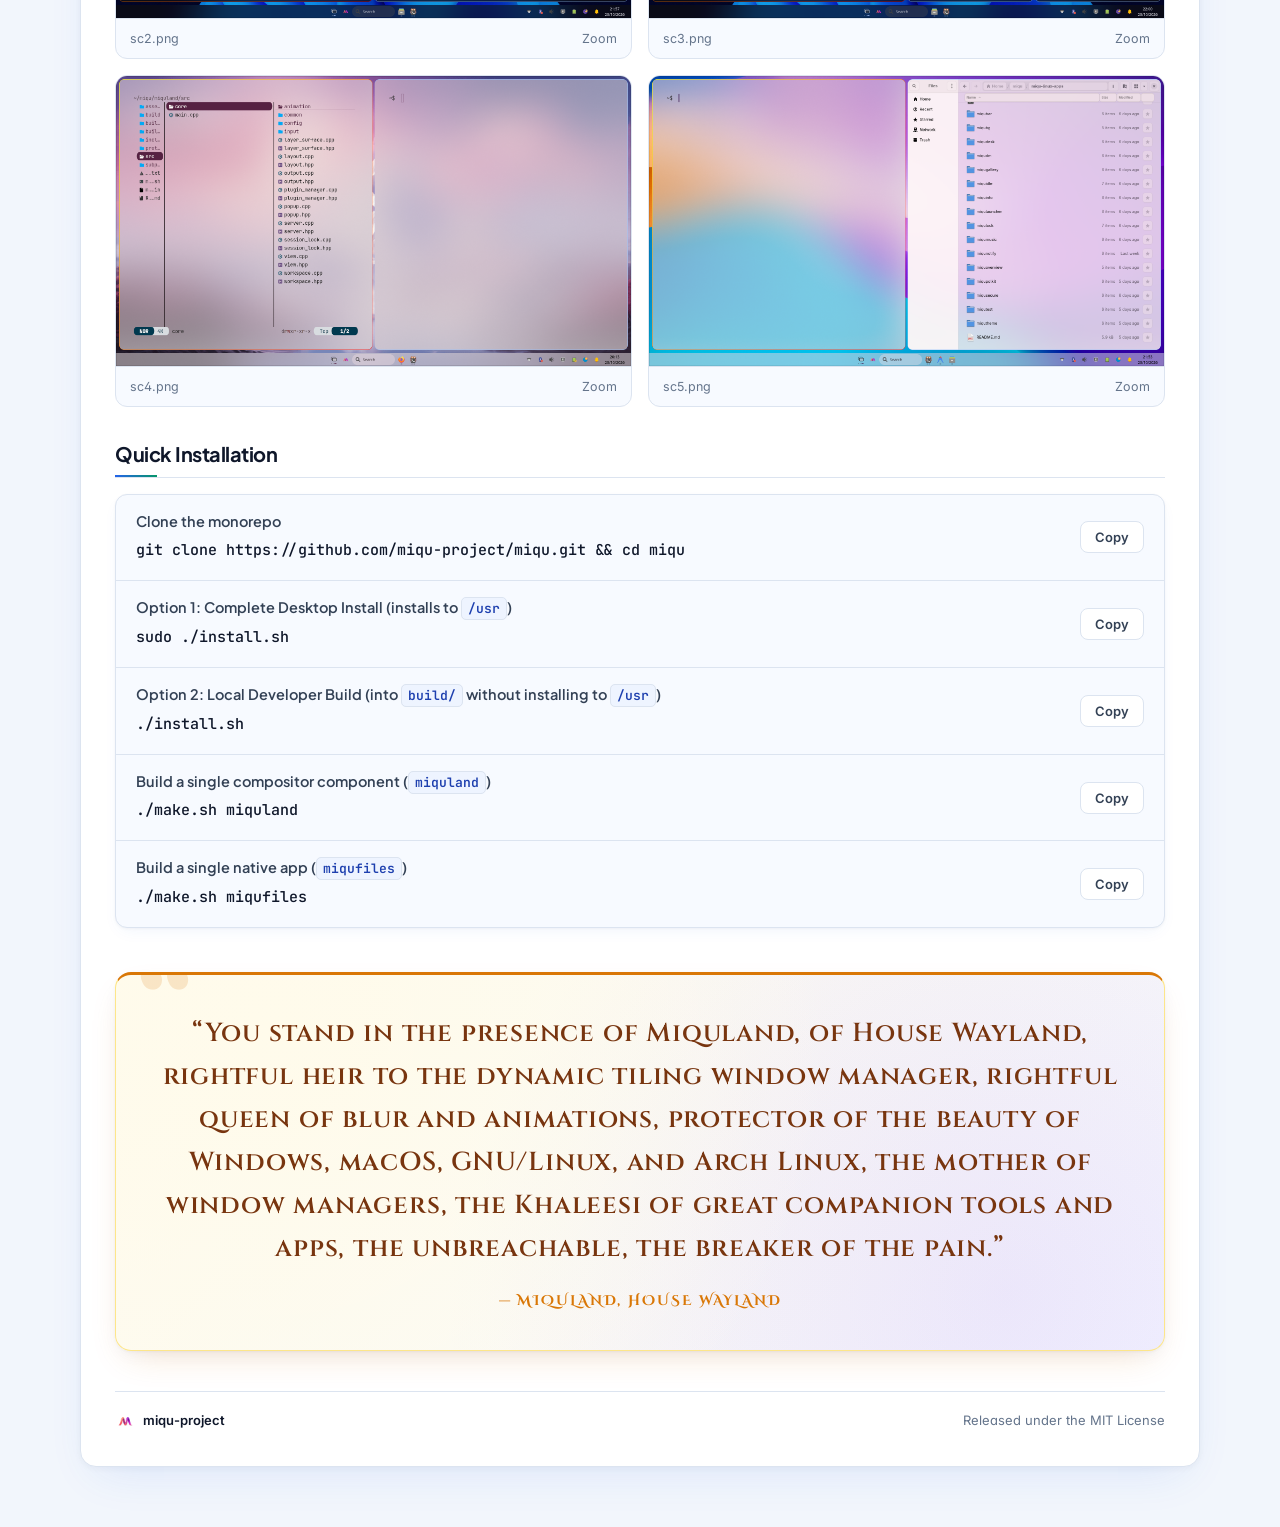
==== commit a4b89f75: "Remove Path column from home Components table" ====
--- a/index.html
+++ b/index.html
@@ -89,7 +89,6 @@
                 <tr>
                   <th>Component</th>
                   <th>Role</th>
-                  <th>Path</th>
                   <th>Description</th>
                 </tr>
               </thead>
@@ -97,109 +96,91 @@
                 <tr>
                   <td><button type="button" class="pkg-btn" data-build="miquland">miquland</button></td>
                   <td><span class="role-badge role-compositor">Compositor</span></td>
-                  <td class="path-cell">miquland/</td>
                   <td>Dynamic tiling Wayland compositor built on <code>wlroots</code> and <code>scenefx</code> with GPU-accelerated blur, <code>miquctl</code> IPC, and 0.0% idle CPU usage.</td>
                 </tr>
                 <tr>
                   <td><button type="button" class="pkg-btn" data-build="miqutoolkit">miqutoolkit</button></td>
                   <td><span class="role-badge role-toolkit">UI Toolkit</span></td>
-                  <td class="path-cell">miqutoolkit/</td>
                   <td>Shared C++20 UI framework powered by Cairo, Pango, and OpenGL, providing unified widgets and live dynamic theming across any Wayland compositor.</td>
                 </tr>
                 <tr>
                   <td><button type="button" class="pkg-btn" data-build="miqubar">miqubar</button></td>
                   <td><span class="role-badge role-shell">Status Bar</span></td>
-                  <td class="path-cell">shell/miqubar</td>
                   <td>Wayland status bar &amp; taskbar featuring workspace indicators, system tray, and interactive flyouts.</td>
                 </tr>
                 <tr>
                   <td><button type="button" class="pkg-btn" data-build="miqudesk">miqudesk</button></td>
                   <td><span class="role-badge role-shell">Desktop Canvas</span></td>
-                  <td class="path-cell">shell/miqudesk</td>
                   <td>Interactive desktop canvas bringing classic desktop ergonomics (shortcuts, widgets) to Wayland.</td>
                 </tr>
                 <tr>
                   <td><button type="button" class="pkg-btn" data-build="miqulauncher">miqulauncher</button></td>
                   <td><span class="role-badge role-shell">App Launcher</span></td>
-                  <td class="path-cell">shell/miqulauncher</td>
                   <td>Fast application launcher, fuzzy dmenu alternative, and active window switcher.</td>
                 </tr>
                 <tr>
                   <td><button type="button" class="pkg-btn" data-build="miqupower">miqupower</button></td>
                   <td><span class="role-badge role-shell">Power Manager</span></td>
-                  <td class="path-cell">shell/miqupower</td>
                   <td>Native power &amp; session management dialog with running application warnings and graceful <code>miquland</code> teardown.</td>
                 </tr>
                 <tr>
                   <td><button type="button" class="pkg-btn" data-build="miquoverview">miquoverview</button></td>
                   <td><span class="role-badge role-shell">Expos&eacute; Plugin</span></td>
-                  <td class="path-cell">shell/miquoverview</td>
                   <td>GPU-accelerated live workspace expos&eacute; and overview plugin.</td>
                 </tr>
                 <tr>
                   <td><button type="button" class="pkg-btn" data-build="miqunotify">miqunotify</button></td>
                   <td><span class="role-badge role-shell">Notification</span></td>
-                  <td class="path-cell">shell/miqunotify</td>
                   <td>Native desktop notification daemon and slide-out notification history center.</td>
                 </tr>
                 <tr>
                   <td><button type="button" class="pkg-btn" data-build="miqudm">miqudm</button></td>
                   <td><span class="role-badge role-shell">Display Manager</span></td>
-                  <td class="path-cell">shell/miqudm</td>
                   <td>Wayland-native Display Manager and login greeter with PAM integration.</td>
                 </tr>
                 <tr>
                   <td><button type="button" class="pkg-btn" data-build="miqubg">miqubg</button></td>
                   <td><span class="role-badge role-shell">Wallpaper</span></td>
-                  <td class="path-cell">shell/miqubg</td>
                   <td>Independent wallpaper daemon for rendering, multi-monitor scaling, and transitions.</td>
                 </tr>
                 <tr>
                   <td><button type="button" class="pkg-btn" data-build="miqulock">miqulock</button></td>
                   <td><span class="role-badge role-shell">Screen Lock</span></td>
-                  <td class="path-cell">shell/miqulock</td>
                   <td>Secure session locking utility strictly implementing the <code>ext-session-lock-v1</code> protocol.</td>
                 </tr>
                 <tr>
                   <td><button type="button" class="pkg-btn" data-build="miquidle">miquidle</button></td>
                   <td><span class="role-badge role-shell">Idle Daemon</span></td>
-                  <td class="path-cell">shell/miquidle</td>
                   <td>Idle management daemon monitoring activity via <code>ext-idle-notify-v1</code>.</td>
                 </tr>
                 <tr>
                   <td><button type="button" class="pkg-btn" data-build="miqupolkit">miqupolkit</button></td>
                   <td><span class="role-badge role-shell">Polkit Agent</span></td>
-                  <td class="path-cell">shell/miqupolkit</td>
                   <td>Native graphical Polkit authentication agent handling privilege escalation.</td>
                 </tr>
                 <tr>
                   <td><button type="button" class="pkg-btn" data-build="miqusettings">miqusettings</button></td>
                   <td><span class="role-badge role-app">Settings</span></td>
-                  <td class="path-cell">apps/miqusettings</td>
                   <td>Modern Miller-columns centralized desktop settings manager, visual theme &amp; appearance manager, network security, WireGuard VPN, and system configuration manager.</td>
                 </tr>
                 <tr>
                   <td><button type="button" class="pkg-btn" data-build="miqumusic">miqumusic</button></td>
                   <td><span class="role-badge role-app">Audio Player</span></td>
-                  <td class="path-cell">apps/miqumusic</td>
                   <td>Fast, lightweight native MPD client, playlist manager, and audio playback controller.</td>
                 </tr>
                 <tr>
                   <td><button type="button" class="pkg-btn" data-build="miqufiles">miqufiles</button></td>
                   <td><span class="role-badge role-app">File Manager</span></td>
-                  <td class="path-cell">apps/miqufiles</td>
                   <td>Modern Yazi-style Miller columns file manager with live contextual preview and instant navigation.</td>
                 </tr>
                 <tr>
                   <td><a class="pkg-link" href="https://github.com/miqu-project/miqu/tree/main/mobile/doctor" target="_blank" rel="noopener noreferrer">Doctor</a></td>
                   <td><span class="role-badge role-mobile">Android</span></td>
-                  <td class="path-cell">mobile/doctor</td>
                   <td>Native Android healthcare diagnostic tool and clinical companion application (Kotlin + Jetpack Compose).</td>
                 </tr>
                 <tr>
                   <td><a class="pkg-link" href="https://github.com/miqu-project/miqu/tree/main/mobile/recitation" target="_blank" rel="noopener noreferrer">Recitation</a></td>
                   <td><span class="role-badge role-mobile">Android</span></td>
-                  <td class="path-cell">mobile/recitation</td>
                   <td>Distraction-free Quran memorization, audio recitation, and study companion mobile application (Kotlin + Jetpack Compose).</td>
                 </tr>
               </tbody>
--- a/css/styles.css
+++ b/css/styles.css
@@ -473,13 +473,6 @@
       white-space: nowrap;
     }
 
-    .path-cell {
-      white-space: nowrap;
-      font-family: "JetBrains Mono", ui-monospace, SFMono-Regular, Menlo, monospace;
-      font-size: 13.5px;
-      color: var(--text-muted);
-    }
-
     /* Role Badges */
     .role-badge {
       display: inline-block;
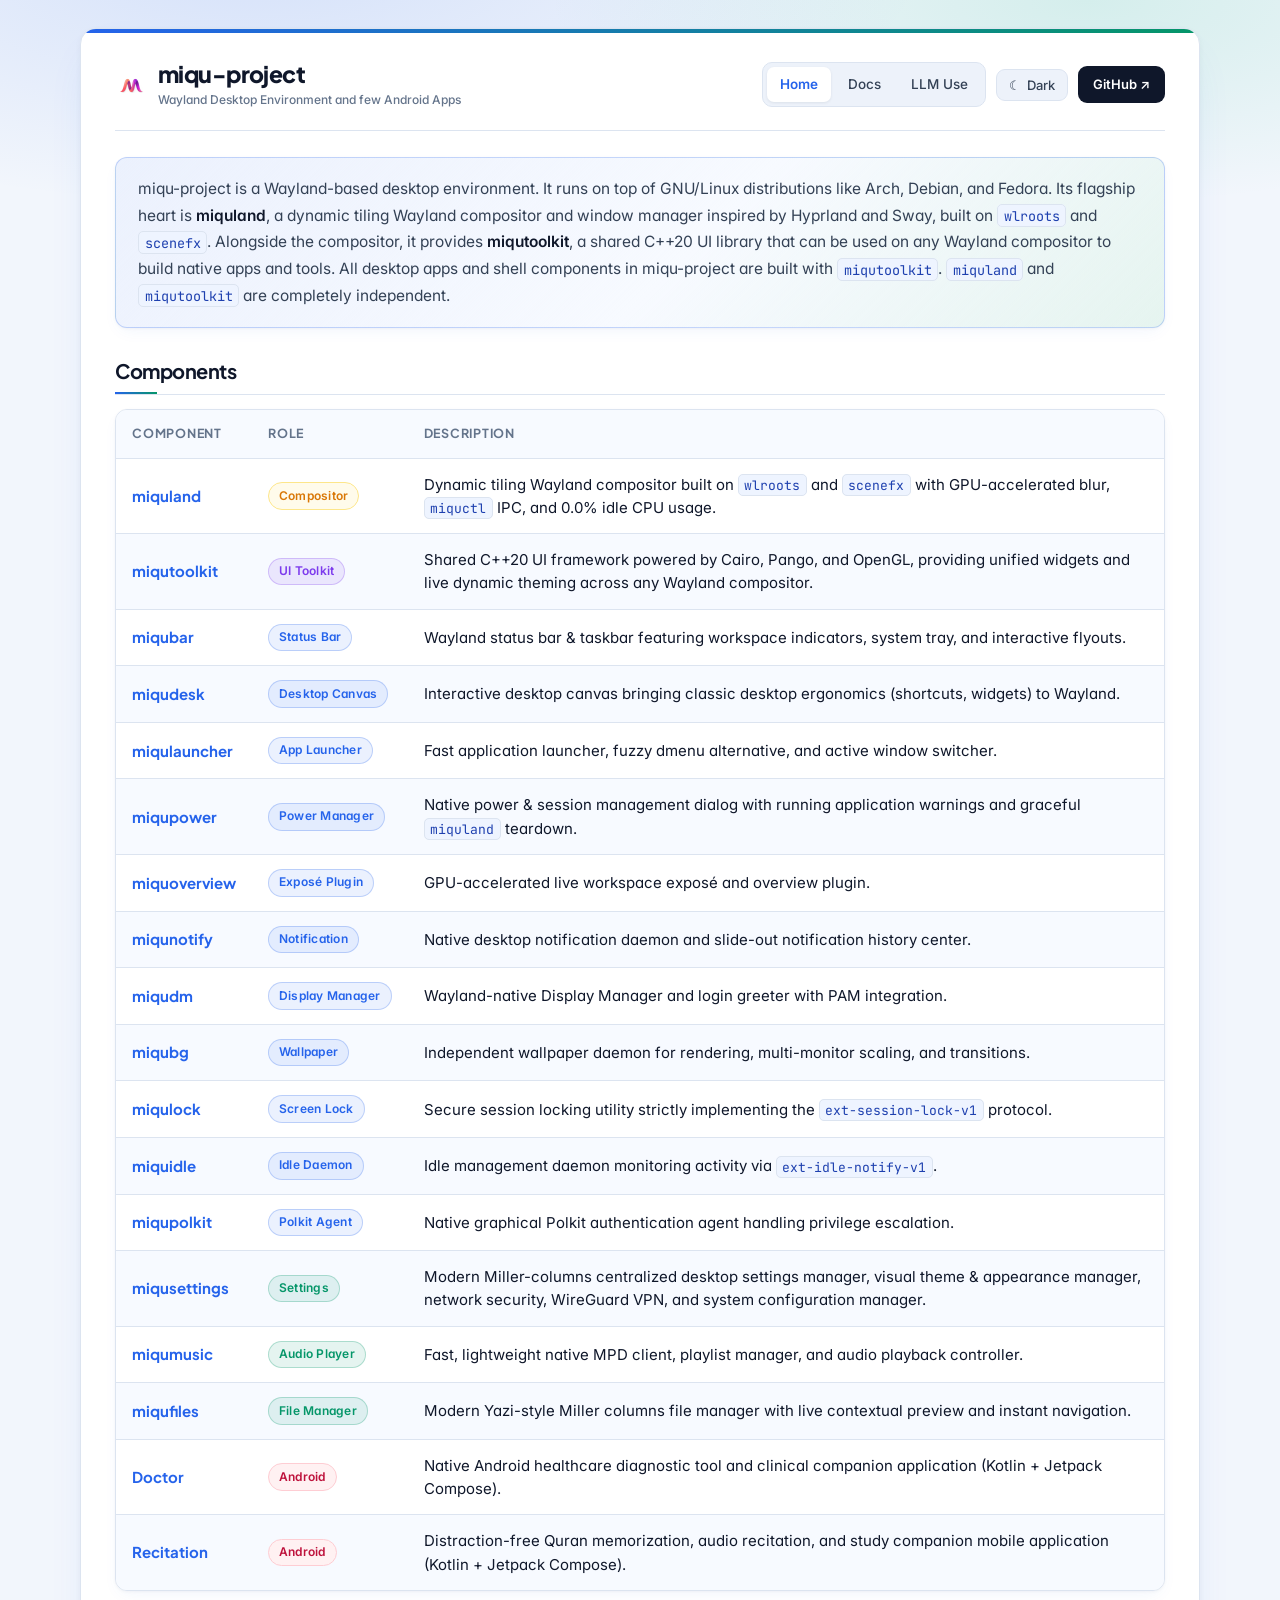
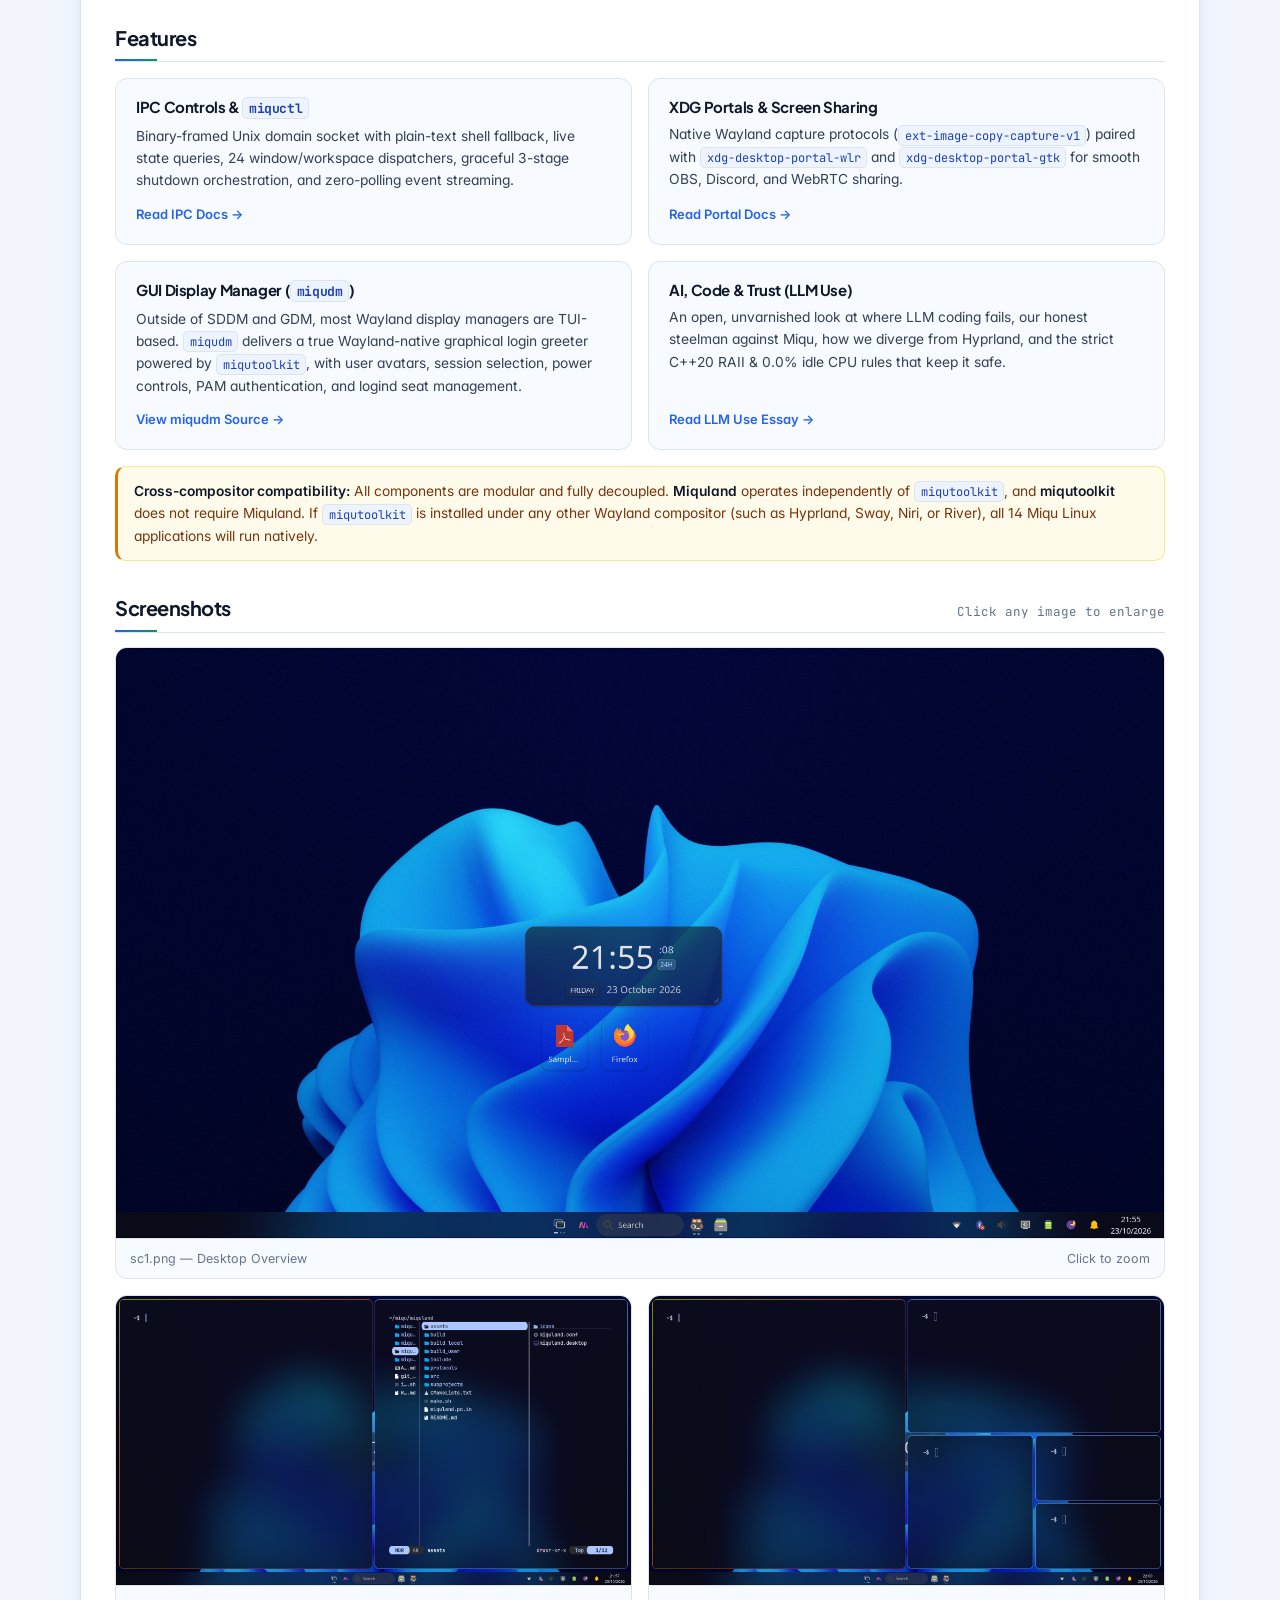
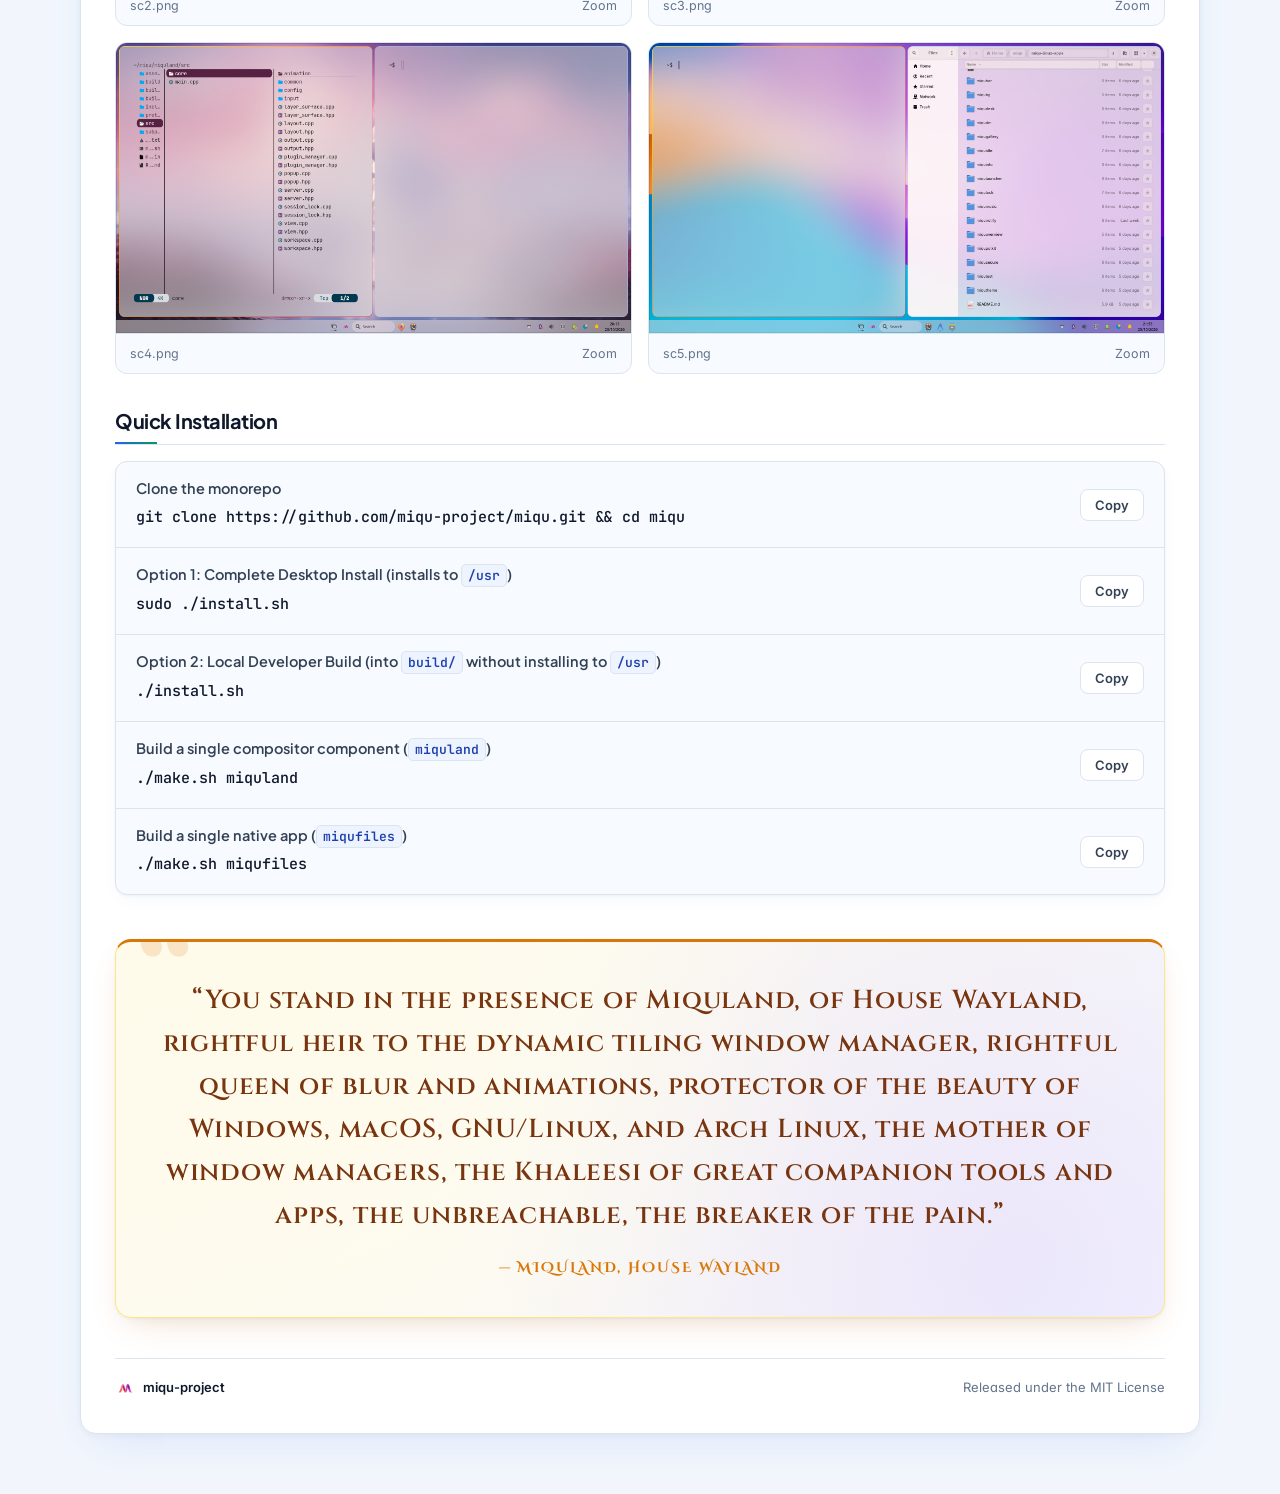
==== commit 6612e722: "Link Components directly to GitHub folders instead of copying build command" ====
--- a/index.html
+++ b/index.html
@@ -80,7 +80,6 @@
         <section class="home-section">
           <div class="section-head-row">
             <h2>Components</h2>
-            <span class="section-hint">Click any Linux component to copy build command</span>
           </div>
 
           <div class="table-wrap">
@@ -94,82 +93,82 @@
               </thead>
               <tbody>
                 <tr>
-                  <td><button type="button" class="pkg-btn" data-build="miquland">miquland</button></td>
+                  <td><a class="pkg-link" href="https://github.com/miqu-project/miqu/tree/main/miquland" target="_blank" rel="noopener noreferrer">miquland</a></td>
                   <td><span class="role-badge role-compositor">Compositor</span></td>
                   <td>Dynamic tiling Wayland compositor built on <code>wlroots</code> and <code>scenefx</code> with GPU-accelerated blur, <code>miquctl</code> IPC, and 0.0% idle CPU usage.</td>
                 </tr>
                 <tr>
-                  <td><button type="button" class="pkg-btn" data-build="miqutoolkit">miqutoolkit</button></td>
+                  <td><a class="pkg-link" href="https://github.com/miqu-project/miqu/tree/main/miqutoolkit" target="_blank" rel="noopener noreferrer">miqutoolkit</a></td>
                   <td><span class="role-badge role-toolkit">UI Toolkit</span></td>
                   <td>Shared C++20 UI framework powered by Cairo, Pango, and OpenGL, providing unified widgets and live dynamic theming across any Wayland compositor.</td>
                 </tr>
                 <tr>
-                  <td><button type="button" class="pkg-btn" data-build="miqubar">miqubar</button></td>
+                  <td><a class="pkg-link" href="https://github.com/miqu-project/miqu/tree/main/shell/miqubar" target="_blank" rel="noopener noreferrer">miqubar</a></td>
                   <td><span class="role-badge role-shell">Status Bar</span></td>
                   <td>Wayland status bar &amp; taskbar featuring workspace indicators, system tray, and interactive flyouts.</td>
                 </tr>
                 <tr>
-                  <td><button type="button" class="pkg-btn" data-build="miqudesk">miqudesk</button></td>
+                  <td><a class="pkg-link" href="https://github.com/miqu-project/miqu/tree/main/shell/miqudesk" target="_blank" rel="noopener noreferrer">miqudesk</a></td>
                   <td><span class="role-badge role-shell">Desktop Canvas</span></td>
                   <td>Interactive desktop canvas bringing classic desktop ergonomics (shortcuts, widgets) to Wayland.</td>
                 </tr>
                 <tr>
-                  <td><button type="button" class="pkg-btn" data-build="miqulauncher">miqulauncher</button></td>
+                  <td><a class="pkg-link" href="https://github.com/miqu-project/miqu/tree/main/shell/miqulauncher" target="_blank" rel="noopener noreferrer">miqulauncher</a></td>
                   <td><span class="role-badge role-shell">App Launcher</span></td>
                   <td>Fast application launcher, fuzzy dmenu alternative, and active window switcher.</td>
                 </tr>
                 <tr>
-                  <td><button type="button" class="pkg-btn" data-build="miqupower">miqupower</button></td>
+                  <td><a class="pkg-link" href="https://github.com/miqu-project/miqu/tree/main/shell/miqupower" target="_blank" rel="noopener noreferrer">miqupower</a></td>
                   <td><span class="role-badge role-shell">Power Manager</span></td>
                   <td>Native power &amp; session management dialog with running application warnings and graceful <code>miquland</code> teardown.</td>
                 </tr>
                 <tr>
-                  <td><button type="button" class="pkg-btn" data-build="miquoverview">miquoverview</button></td>
+                  <td><a class="pkg-link" href="https://github.com/miqu-project/miqu/tree/main/shell/miquoverview" target="_blank" rel="noopener noreferrer">miquoverview</a></td>
                   <td><span class="role-badge role-shell">Expos&eacute; Plugin</span></td>
                   <td>GPU-accelerated live workspace expos&eacute; and overview plugin.</td>
                 </tr>
                 <tr>
-                  <td><button type="button" class="pkg-btn" data-build="miqunotify">miqunotify</button></td>
+                  <td><a class="pkg-link" href="https://github.com/miqu-project/miqu/tree/main/shell/miqunotify" target="_blank" rel="noopener noreferrer">miqunotify</a></td>
                   <td><span class="role-badge role-shell">Notification</span></td>
                   <td>Native desktop notification daemon and slide-out notification history center.</td>
                 </tr>
                 <tr>
-                  <td><button type="button" class="pkg-btn" data-build="miqudm">miqudm</button></td>
+                  <td><a class="pkg-link" href="https://github.com/miqu-project/miqu/tree/main/shell/miqudm" target="_blank" rel="noopener noreferrer">miqudm</a></td>
                   <td><span class="role-badge role-shell">Display Manager</span></td>
                   <td>Wayland-native Display Manager and login greeter with PAM integration.</td>
                 </tr>
                 <tr>
-                  <td><button type="button" class="pkg-btn" data-build="miqubg">miqubg</button></td>
+                  <td><a class="pkg-link" href="https://github.com/miqu-project/miqu/tree/main/shell/miqubg" target="_blank" rel="noopener noreferrer">miqubg</a></td>
                   <td><span class="role-badge role-shell">Wallpaper</span></td>
                   <td>Independent wallpaper daemon for rendering, multi-monitor scaling, and transitions.</td>
                 </tr>
                 <tr>
-                  <td><button type="button" class="pkg-btn" data-build="miqulock">miqulock</button></td>
+                  <td><a class="pkg-link" href="https://github.com/miqu-project/miqu/tree/main/shell/miqulock" target="_blank" rel="noopener noreferrer">miqulock</a></td>
                   <td><span class="role-badge role-shell">Screen Lock</span></td>
                   <td>Secure session locking utility strictly implementing the <code>ext-session-lock-v1</code> protocol.</td>
                 </tr>
                 <tr>
-                  <td><button type="button" class="pkg-btn" data-build="miquidle">miquidle</button></td>
+                  <td><a class="pkg-link" href="https://github.com/miqu-project/miqu/tree/main/shell/miquidle" target="_blank" rel="noopener noreferrer">miquidle</a></td>
                   <td><span class="role-badge role-shell">Idle Daemon</span></td>
                   <td>Idle management daemon monitoring activity via <code>ext-idle-notify-v1</code>.</td>
                 </tr>
                 <tr>
-                  <td><button type="button" class="pkg-btn" data-build="miqupolkit">miqupolkit</button></td>
+                  <td><a class="pkg-link" href="https://github.com/miqu-project/miqu/tree/main/shell/miqupolkit" target="_blank" rel="noopener noreferrer">miqupolkit</a></td>
                   <td><span class="role-badge role-shell">Polkit Agent</span></td>
                   <td>Native graphical Polkit authentication agent handling privilege escalation.</td>
                 </tr>
                 <tr>
-                  <td><button type="button" class="pkg-btn" data-build="miqusettings">miqusettings</button></td>
+                  <td><a class="pkg-link" href="https://github.com/miqu-project/miqu/tree/main/apps/miqusettings" target="_blank" rel="noopener noreferrer">miqusettings</a></td>
                   <td><span class="role-badge role-app">Settings</span></td>
                   <td>Modern Miller-columns centralized desktop settings manager, visual theme &amp; appearance manager, network security, WireGuard VPN, and system configuration manager.</td>
                 </tr>
                 <tr>
-                  <td><button type="button" class="pkg-btn" data-build="miqumusic">miqumusic</button></td>
+                  <td><a class="pkg-link" href="https://github.com/miqu-project/miqu/tree/main/apps/miqumusic" target="_blank" rel="noopener noreferrer">miqumusic</a></td>
                   <td><span class="role-badge role-app">Audio Player</span></td>
                   <td>Fast, lightweight native MPD client, playlist manager, and audio playback controller.</td>
                 </tr>
                 <tr>
-                  <td><button type="button" class="pkg-btn" data-build="miqufiles">miqufiles</button></td>
+                  <td><a class="pkg-link" href="https://github.com/miqu-project/miqu/tree/main/apps/miqufiles" target="_blank" rel="noopener noreferrer">miqufiles</a></td>
                   <td><span class="role-badge role-app">File Manager</span></td>
                   <td>Modern Yazi-style Miller columns file manager with live contextual preview and instant navigation.</td>
                 </tr>
@@ -186,7 +185,6 @@
               </tbody>
             </table>
           </div>
-          <div id="pkg-status" class="status">Tip: Click any Linux component name above to copy its single-component build command.</div>
         </section>
 
         <!-- 2. Features Section (Above Screenshots) -->
--- a/css/styles.css
+++ b/css/styles.css
@@ -446,26 +446,6 @@
       background-color: var(--accent-soft);
     }
 
-    .pkg-btn {
-      background: none;
-      border: none;
-      padding: 0;
-      font-family: "Plus Jakarta Sans", "Inter", system-ui, sans-serif;
-      font-size: 15px;
-      font-weight: 700;
-      color: var(--accent);
-      cursor: pointer;
-      text-align: left;
-      white-space: nowrap;
-      transition: color 0.15s ease;
-    }
-
-    .pkg-btn:hover {
-      color: var(--accent-hover);
-      text-decoration: underline;
-      text-underline-offset: 3px;
-    }
-
     .pkg-link {
       font-family: "Plus Jakarta Sans", "Inter", system-ui, sans-serif;
       font-size: 15px;
